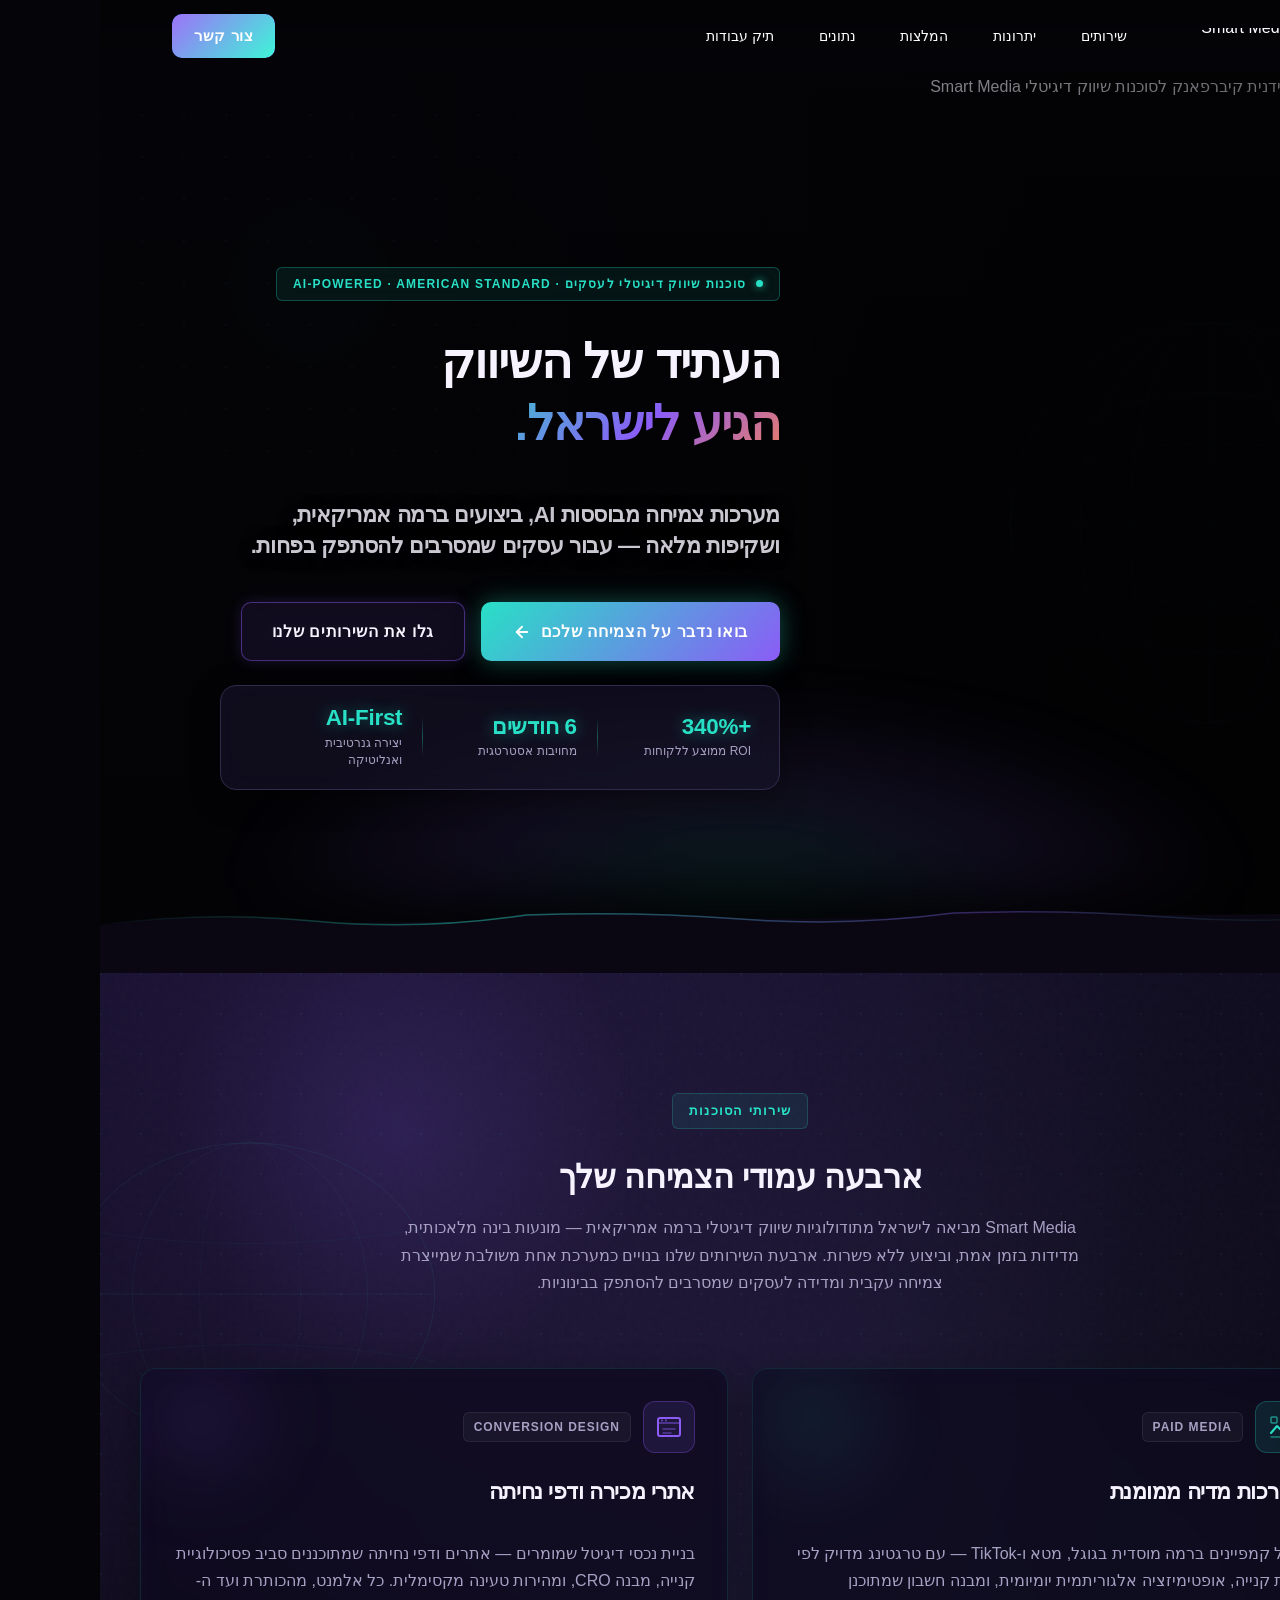
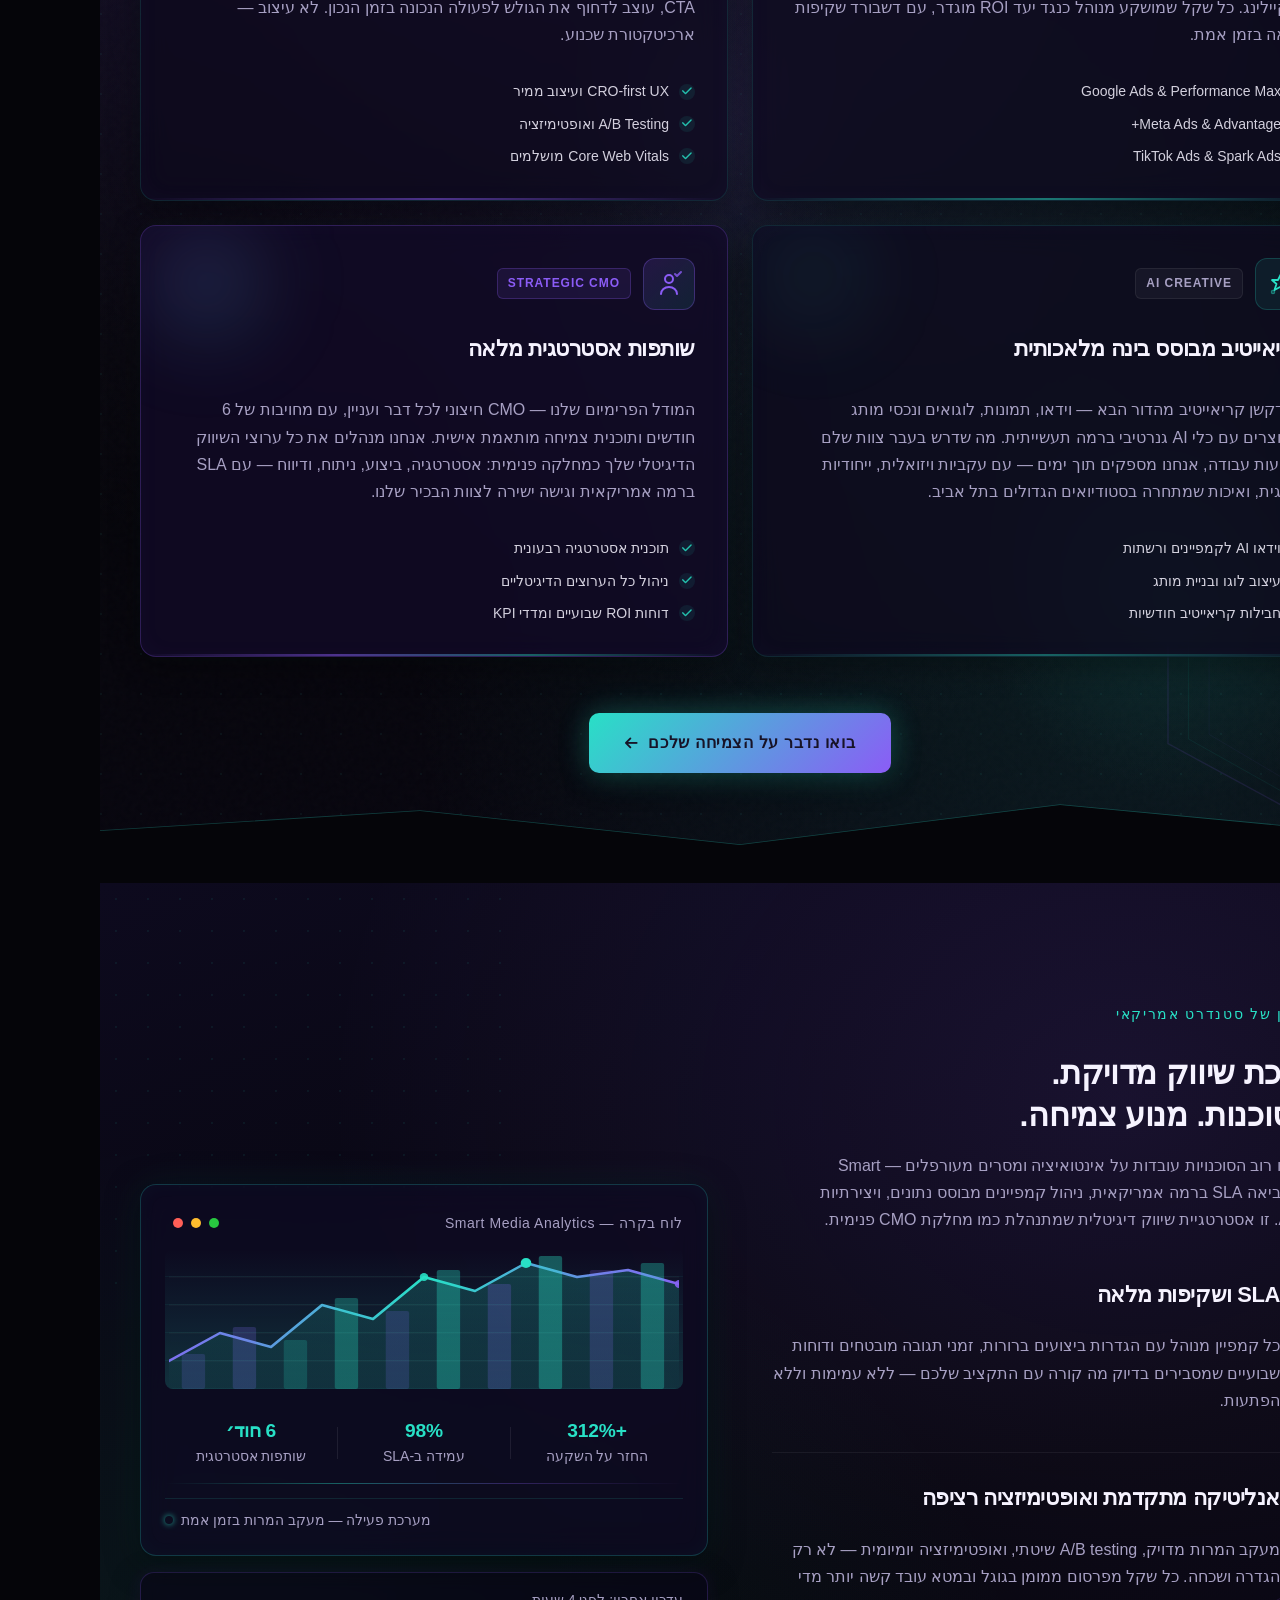
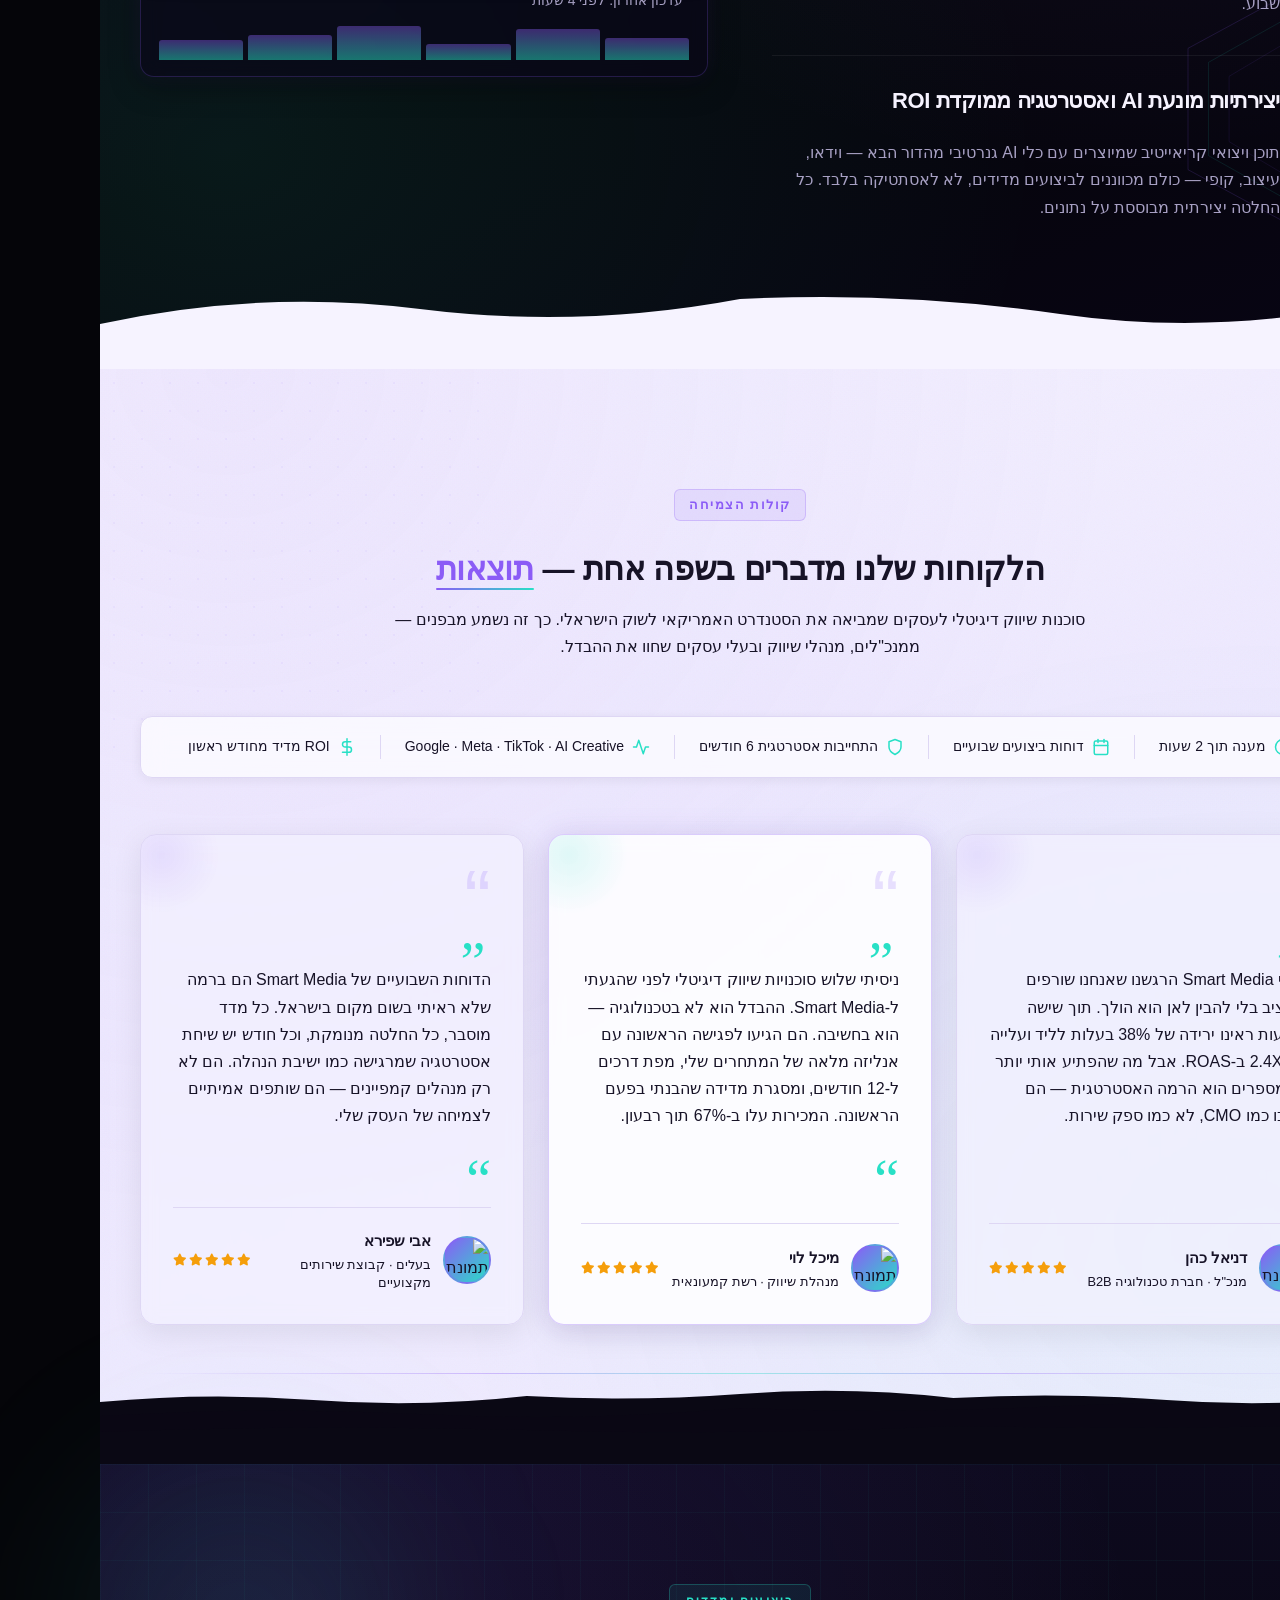
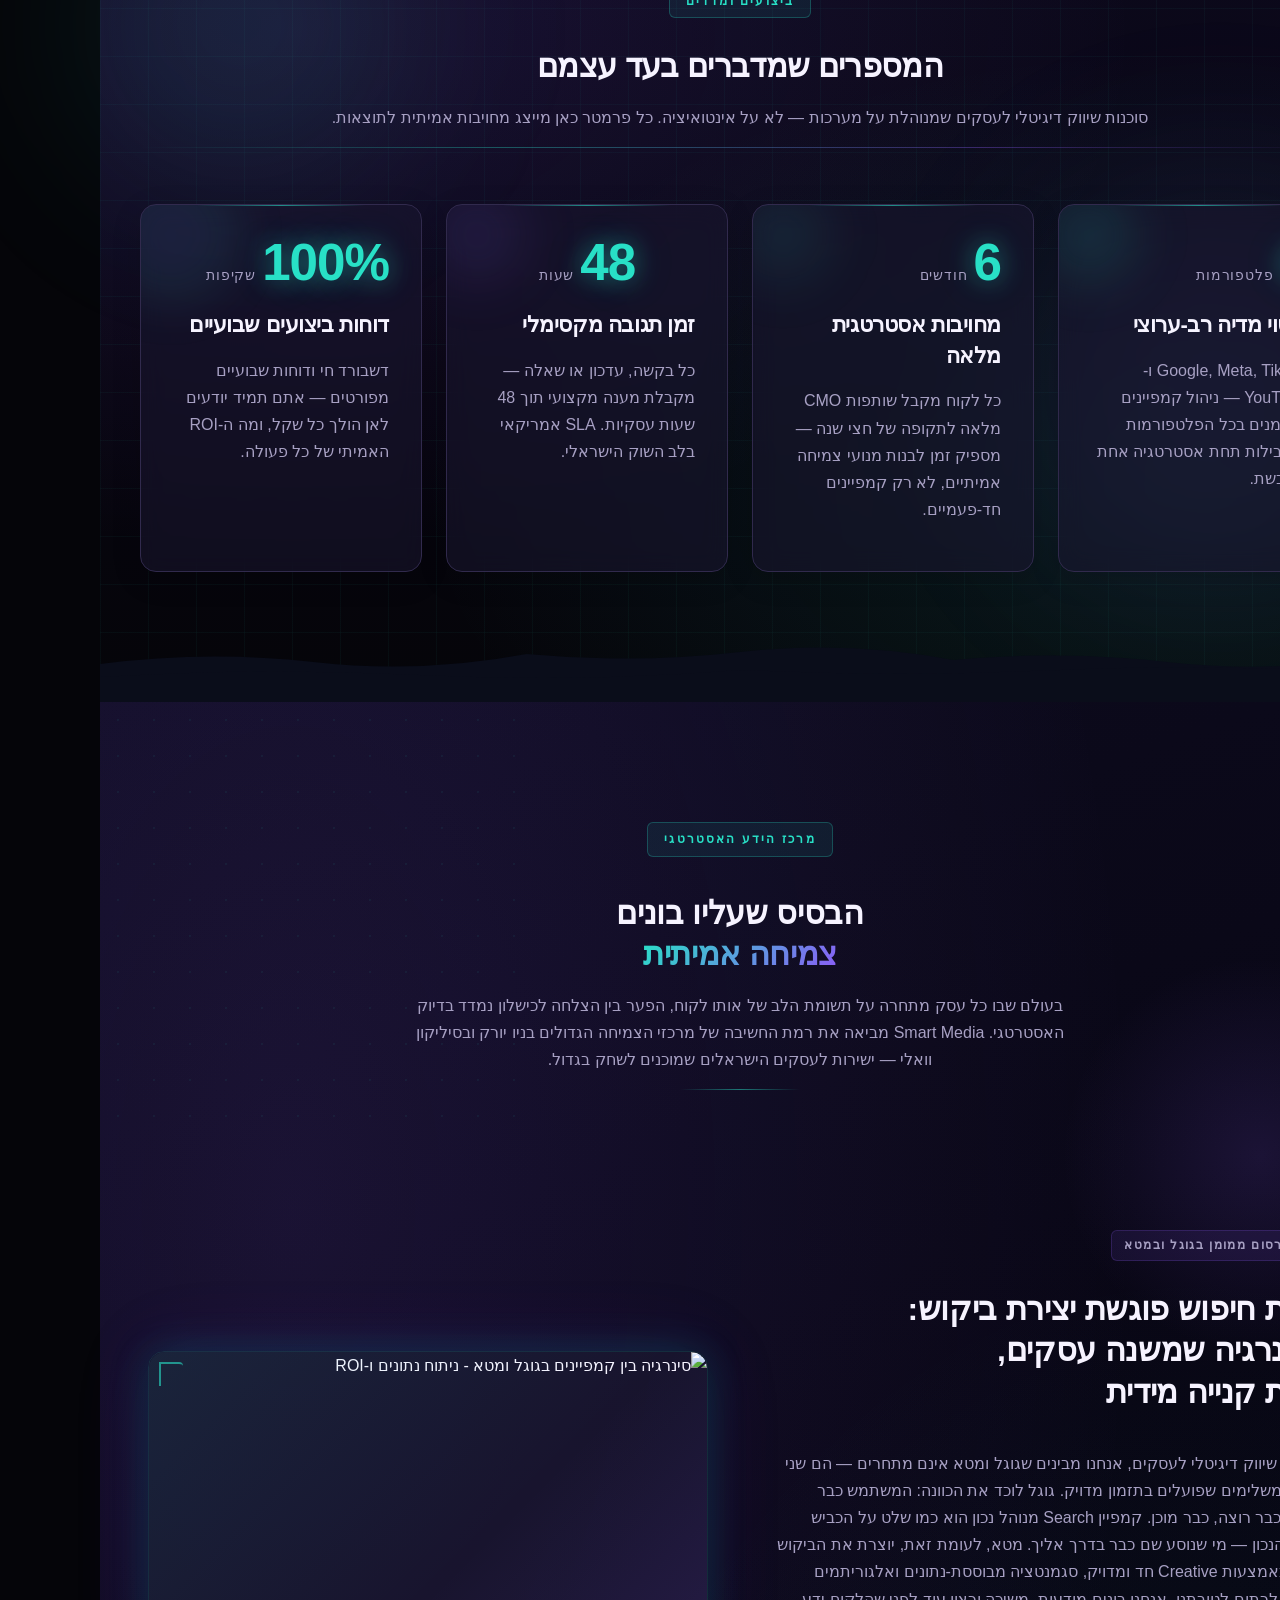
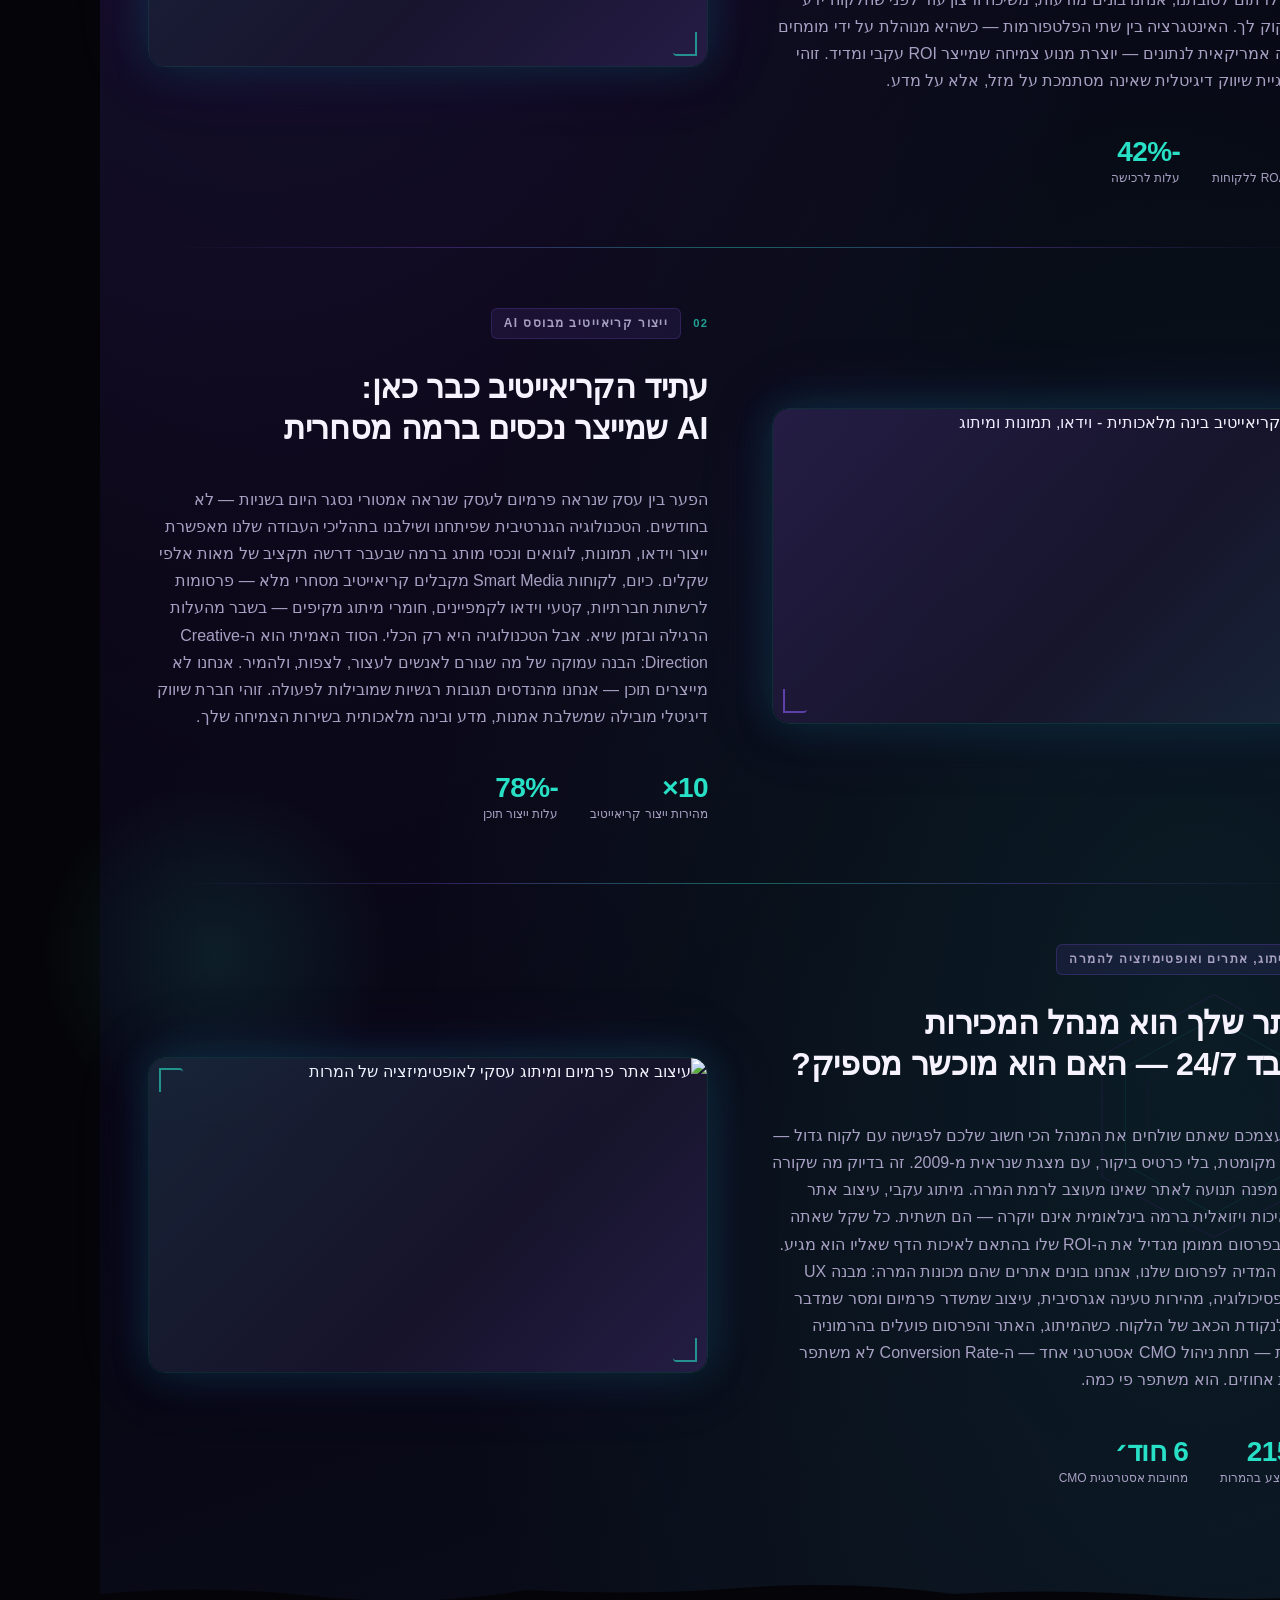
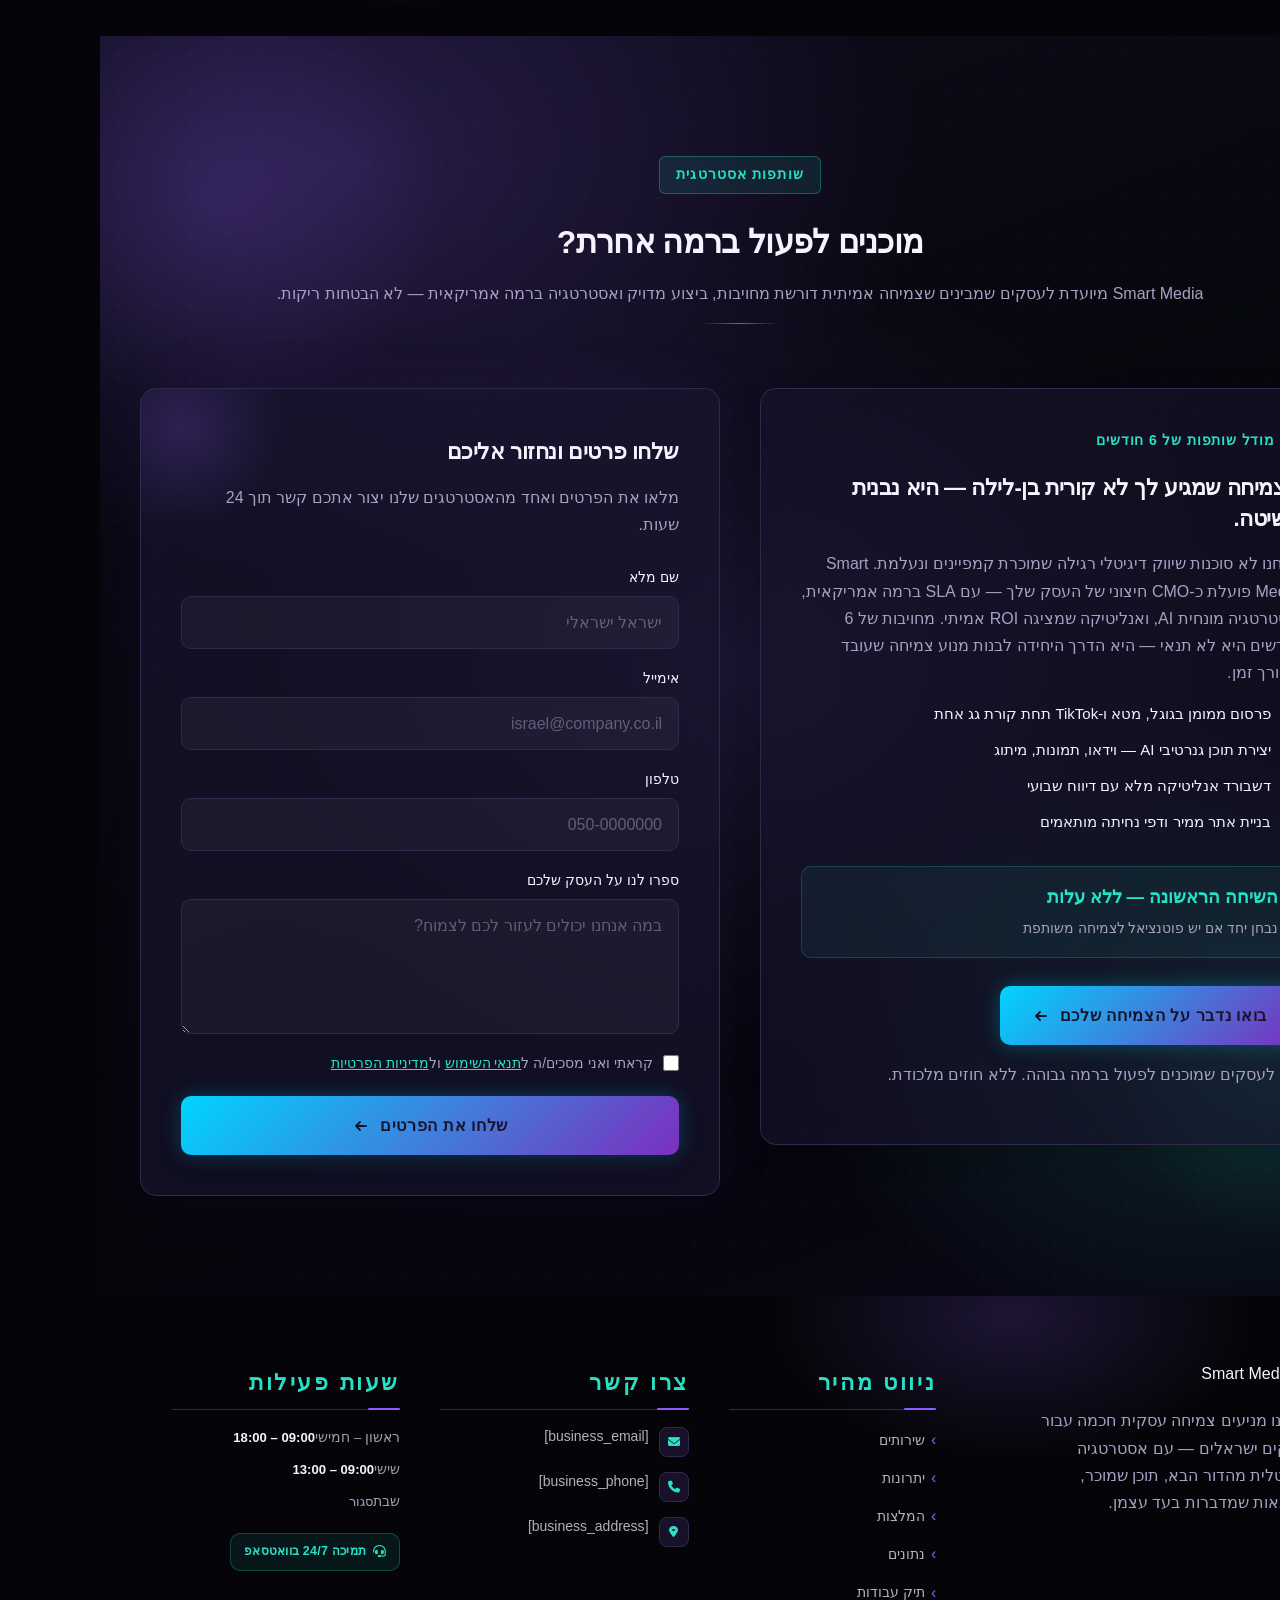
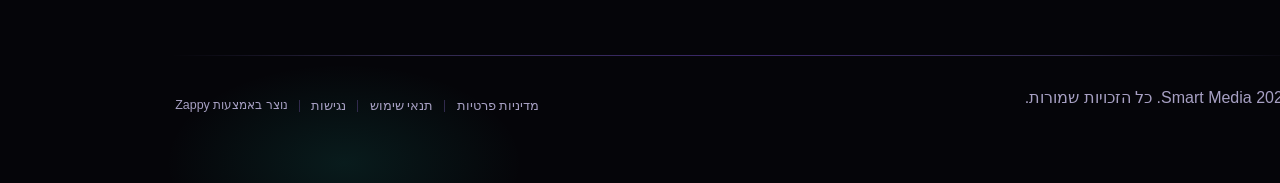
==== index.html @ de1c129a "Background sync: Progressive GitHub Sync" ====
<!DOCTYPE html>
<html lang="he" dir="rtl">
<head>
    <meta charset="UTF-8">
    <meta name="viewport" content="width=device-width, initial-scale=1.0">
    <meta name="robots" content="index, follow">
    <title>סוכנות שיווק דיגיטלי לעסקים — Smart Media</title>
    <meta name="description" content="Smart Media is an ultra-premium Israeli digital marketing agency positioning itself as a futuristic, American-standard powerhouse in a local market dominated by">
    <meta name="keywords" content="סוכנות שיווק דיגיטלי לעסקים, משרד פרסום ממומן, חברת שיווק דיגיטלי מובילה, אסטרטגיית שיווק דיגיטלית, סוכנות מדיה לפרסום">
    
    <!-- Favicons -->
    <link rel="icon" type="image/x-icon" href="/assets/favicon.ico">
    <link rel="icon" type="image/png" sizes="16x16" href="/assets/favicon-16x16.png">
    <link rel="icon" type="image/png" sizes="32x32" href="/assets/favicon-32x32.png">
    <link rel="icon" type="image/png" sizes="48x48" href="/assets/favicon-48x48.png">
    <link rel="icon" type="image/png" sizes="192x192" href="/assets/favicon-192x192.png">
    <link rel="icon" type="image/png" sizes="512x512" href="/assets/favicon-512x512.png">
    <link rel="apple-touch-icon" href="/assets/apple-touch-icon.png">
    <!-- Zappy Analytics -->
<script>
(function() {
  'use strict';
  
  // Configuration
  var config = {
    websiteId: '78db152f-b08c-4a18-948a-13cacb2d54d6',
    apiUrl: 'https://api.zappy5.com/api/analytics/track',
    sessionDuration: 30 * 60 * 1000, // 30 minutes
    visitorDuration: 30 * 24 * 60 * 60 * 1000, // 30 days
    trackPageViews: true,
    trackClicks: true,
    trackFormSubmissions: true
  };
  
  // Generate or retrieve persistent visitor ID (30 days)
  function getVisitorId() {
    var visitorKey = 'zappy_visitor_' + config.websiteId;
    var visitor = null;
    
    try {
      visitor = localStorage.getItem(visitorKey);
      if (visitor) {
        var visitorData = JSON.parse(visitor);
        var now = Date.now();
        
        // Check if visitor ID is still valid (30 days)
        if (now - visitorData.created < config.visitorDuration) {
          // Update last seen timestamp
          visitorData.lastSeen = now;
          localStorage.setItem(visitorKey, JSON.stringify(visitorData));
          return visitorData.id;
        }
      }
    } catch (e) {
      console.warn('Zappy Analytics: LocalStorage not available');
    }
    
    // Generate new visitor ID
    var newVisitorId = 'zv_' + Date.now() + '_' + Math.random().toString(36).substr(2, 9);
    
    try {
      localStorage.setItem(visitorKey, JSON.stringify({
        id: newVisitorId,
        created: Date.now(),
        lastSeen: Date.now()
      }));
    } catch (e) {
      // Continue without local storage
    }
    
    return newVisitorId;
  }
  
  // Generate or retrieve session ID (30 minutes)
  function getSessionId() {
    var sessionKey = 'zappy_session_' + config.websiteId;
    var session = null;
    
    try {
      session = sessionStorage.getItem(sessionKey);
      if (session) {
        var sessionData = JSON.parse(session);
        var now = Date.now();
        
        // Check if session is still valid
        if (now - sessionData.timestamp < config.sessionDuration) {
          // Update timestamp
          sessionData.timestamp = now;
          sessionStorage.setItem(sessionKey, JSON.stringify(sessionData));
          return sessionData.id;
        }
      }
    } catch (e) {
      console.warn('Zappy Analytics: SessionStorage not available');
    }
    
    // Generate new session ID
    var newSessionId = 'zs_' + Date.now() + '_' + Math.random().toString(36).substr(2, 9);
    
    try {
      sessionStorage.setItem(sessionKey, JSON.stringify({
        id: newSessionId,
        timestamp: Date.now()
      }));
    } catch (e) {
      // Continue without session storage
    }
    
    return newSessionId;
  }
  
  var visitorId = getVisitorId();
  var sessionId = getSessionId();
  
  // Track an event
  function trackEvent(eventType, data) {
    data = data || {};
    
    var eventData = {
      website_id: config.websiteId,
      event_type: eventType,
      page_path: window.location.pathname,
      referrer: document.referrer || 'direct',
      visitor_id: visitorId,
      session_id: sessionId,
      metadata: data
    };
    
    // Use sendBeacon if available (better for page unload events)
    if (navigator.sendBeacon) {
      var blob = new Blob([JSON.stringify(eventData)], { type: 'application/json' });
      navigator.sendBeacon(config.apiUrl, blob);
    } else {
      // Fallback to fetch
      fetch(config.apiUrl, {
        method: 'POST',
        headers: {
          'Content-Type': 'application/json'
        },
        body: JSON.stringify(eventData),
        keepalive: true
      }).catch(function(error) {
        console.warn('Zappy Analytics: Failed to track event', error);
      });
    }
  }
  
  // Track page view
  if (config.trackPageViews) {
    trackEvent('pageview', {
      title: document.title,
      url: window.location.href
    });
  }
  
  // Track clicks on important elements
  if (config.trackClicks) {
    document.addEventListener('click', function(e) {
      var target = e.target;
      
      // Track button clicks (counted as actions)
      if (target.tagName === 'BUTTON' || target.closest('button')) {
        var button = target.tagName === 'BUTTON' ? target : target.closest('button');
        var clickMeta = {
          element: 'button',
          text: button.textContent.trim().substring(0, 100),
          id: button.id || null,
          class: button.className || null
        };
        
        trackEvent('click', clickMeta);
      }
      
      // Track link clicks (navigation - not counted as actions)
      else if (target.tagName === 'A' || target.closest('a')) {
        var link = target.tagName === 'A' ? target : target.closest('a');
        var navMeta = {
          element: 'link',
          text: link.textContent.trim().substring(0, 100),
          href: link.href,
          external: link.hostname !== window.location.hostname
        };
        
        trackEvent('navigation', navMeta);
      }
    }, true);
  }
  
  
  // Track form submissions
  if (config.trackFormSubmissions) {
    document.addEventListener('submit', function(e) {
      var form = e.target;
      
      trackEvent('form_submit', {
        form_id: form.id || null,
        form_name: form.name || null,
        form_action: form.action || null,
        form_method: form.method || 'GET'
      });
    }, true);
  }
  
  // Track time on page (send on page unload)
  var pageLoadTime = Date.now();
  
  window.addEventListener('beforeunload', function() {
    var timeOnPage = Math.floor((Date.now() - pageLoadTime) / 1000); // in seconds
    
    trackEvent('page_unload', {
      time_on_page: timeOnPage,
      page_path: window.location.pathname
    });
  });
  
  // Expose tracking function globally for custom events
  window.zappyAnalytics = {
    track: trackEvent,
    getVisitorId: function() { return visitorId; },
    getSessionId: function() { return sessionId; }
  };
  
})();
</script>
<!-- End Zappy Analytics -->
    <meta property="og:title" content="סוכנות שיווק דיגיטלי לעסקים — Smart Media">
    <meta property="og:description" content="Smart Media is an ultra-premium Israeli digital marketing agency positioning itself as a futuristic, American-standard powerhouse in a local market dominated by">
    <meta name="twitter:card" content="summary_large_image">
    <meta name="twitter:title" content="סוכנות שיווק דיגיטלי לעסקים — Smart Media">
    <meta name="twitter:description" content="Smart Media is an ultra-premium Israeli digital marketing agency positioning itself as a futuristic, American-standard powerhouse in a local market dominated by">
    <meta property="og:type" content="website">
  <meta property="og:locale" content="he_IL">
  
  
  
  
  
  <link rel="stylesheet" href="https://cdnjs.cloudflare.com/ajax/libs/font-awesome/6.4.0/css/all.min.css">
  <style>
    .skip-link { position: absolute; top: 0; left: 0; transform: translateY(-200%); padding: 12px 18px; background: var(--bg-dark, #1a1a1a); color: var(--text-light, #fff); font-weight: 600; border-radius: 0 0 8px 0; z-index: 10000; }
    .skip-link:focus { transform: none; outline: 2px solid var(--ring, #fff); outline-offset: 2px; }
    :focus-visible { outline: 2px solid var(--ring, currentColor); outline-offset: 3px; }
  </style>


  
    <!-- Favicons -->
    <link rel="icon" type="image/x-icon" href="/assets/favicon.ico">
    <link rel="icon" type="image/png" sizes="16x16" href="/assets/favicon-16x16.png">
    <link rel="icon" type="image/png" sizes="32x32" href="/assets/favicon-32x32.png">
    <link rel="icon" type="image/png" sizes="48x48" href="/assets/favicon-48x48.png">
    <link rel="icon" type="image/png" sizes="192x192" href="/assets/favicon-192x192.png">
    <link rel="icon" type="image/png" sizes="512x512" href="/assets/favicon-512x512.png">
    <link rel="apple-touch-icon" href="/assets/apple-touch-icon.png">
    <!-- Cookie Consent -->
    <link rel="stylesheet" href="https://cdn.jsdelivr.net/npm/vanilla-cookieconsent@3/dist/cookieconsent.css">
    <script src="https://cdn.jsdelivr.net/npm/vanilla-cookieconsent@3/dist/cookieconsent.umd.js"></script>
    <!-- Mickidum Accessibility Toolbar -->
    <script src="https://cdn.jsdelivr.net/gh/mickidum/acc_toolbar/acctoolbar/acctoolbar.min.js"></script>
    <link rel="stylesheet" href="/styles.css">
    <script>window.ZAPPY_WEBSITE_ID = "78db152f-b08c-4a18-948a-13cacb2d54d6"; window.ZAPPY_API_BASE = "https://api.zappy5.com";</script>

    <style id="zappy-dropdown-submenu-styles">
      /* ========== DESKTOP DROPDOWN SUBMENU STYLES ========== */
      /* Base styles for dropdown submenus - parent must be positioned */
      .nav-menu li:has(.sub-menu), nav li:has(.sub-menu), .navbar li:has(.sub-menu), #navMenu li:has(.sub-menu) { position: relative; }
      /* Submenu base - hidden by default */
      .nav-menu .sub-menu, nav .sub-menu, .navbar .sub-menu, #navMenu .sub-menu { display: block !important; position: absolute !important; top: 100%; left: 0; min-width: 220px; background: white; border-radius: 8px; box-shadow: 0 8px 25px rgba(0,0,0,0.15); padding: 8px 0; opacity: 0; visibility: hidden; transform: translateY(10px); transition: all 0.3s ease; z-index: 1000; list-style: none; pointer-events: none; }
      /* CRITICAL: Desktop hover styles to show dropdown */
      .nav-menu li:hover > .sub-menu, nav li:hover > .sub-menu, .navbar li:hover > .sub-menu, #navMenu li:hover > .sub-menu { opacity: 1 !important; visibility: visible !important; transform: translateY(0) !important; pointer-events: auto !important; }
      /* Submenu item styling */
      .sub-menu li { list-style: none; margin: 0; padding: 0; }
      .sub-menu a { display: block !important; padding: 10px 16px !important; color: var(--text-dark, #333) !important; font-weight: 500; text-decoration: none; white-space: nowrap; transition: background-color 0.2s; }
      .sub-menu .zappy-nav-child > a { padding-left: 28px !important; font-size: 0.9em !important; opacity: 0.85 !important; }
      [dir="rtl"] .sub-menu .zappy-nav-child > a, html[lang="he"] .sub-menu .zappy-nav-child > a, html[lang="ar"] .sub-menu .zappy-nav-child > a { padding-left: 10px !important; padding-right: 28px !important; }
      .sub-menu .zappy-nav-parent > a { font-weight: 600 !important; }
      .sub-menu a:hover { background-color: #f5f5f5; }
      /* RTL (Hebrew/Arabic) dropdown positioning */
      [dir="rtl"] .nav-menu .sub-menu, [dir="rtl"] nav .sub-menu, [dir="rtl"] .navbar .sub-menu, html[lang="he"] .nav-menu .sub-menu, html[lang="he"] nav .sub-menu, html[lang="he"] .navbar .sub-menu, html[lang="ar"] .nav-menu .sub-menu, html[lang="ar"] nav .sub-menu, html[lang="ar"] .navbar .sub-menu { left: auto !important; right: 0 !important; }
      /* Hide empty dropdown menus (exclude catalog sub-menus that use <a> children instead of <li>) */
      .sub-menu:empty, .sub-menu:not(:has(li:not(.zappy-hidden-menu-item))):not(:has(> a)), .sub-menu:not(:has(li)):not(:has(> a)) { display: none !important; opacity: 0 !important; visibility: hidden !important; pointer-events: none !important; }
      /* Desktop: show submenu on Menu Group hover */
      li:has(.menu-group-title):hover > .sub-menu { opacity: 1 !important; visibility: visible !important; transform: translateY(0) !important; pointer-events: auto !important; }
      /* Menu Group title styling */
      .nav-menu > li > .menu-group-title, #navMenu > li > .menu-group-title { display: inline-block; padding: 0.5rem 1rem; cursor: default; user-select: none; }
      
      /* ========== MOBILE SUBMENU STYLES ========== */
      @media (max-width: 768px) {
        .nav-menu .sub-menu, nav .sub-menu, .navbar .sub-menu, #navMenu .sub-menu { position: static !important; transform: none !important; box-shadow: none !important; background: transparent !important; max-height: 0; overflow: hidden; opacity: 0; visibility: hidden; transition: max-height 0.3s ease, opacity 0.3s ease; padding: 0 !important; border-radius: 0 !important; }
        .navbar .sub-menu.mobile-expanded, .nav-menu .sub-menu.mobile-expanded, #navMenu .sub-menu.mobile-expanded { max-height: none !important; overflow-y: visible !important; opacity: 1 !important; visibility: visible !important; padding: 8px 0 8px 16px !important; }
        [dir="rtl"] .sub-menu.mobile-expanded, html[lang="he"] .sub-menu.mobile-expanded { padding: 8px 16px 8px 0 !important; }
        /* Disable hover behavior on mobile */
        .nav-menu li:hover > .sub-menu, nav li:hover > .sub-menu, .navbar li:hover > .sub-menu, #navMenu li:hover > .sub-menu { opacity: 0; visibility: hidden; pointer-events: none; }
        .nav-menu li > .sub-menu.mobile-expanded, nav li > .sub-menu.mobile-expanded, .navbar li > .sub-menu.mobile-expanded, #navMenu li > .sub-menu.mobile-expanded { opacity: 1 !important; visibility: visible !important; pointer-events: auto !important; }
        .nav-menu li:has(.sub-menu), nav li:has(.sub-menu), .navbar li:has(.sub-menu), #navMenu li:has(.sub-menu) { display: flex !important; flex-wrap: wrap !important; align-items: center !important; position: relative !important; min-height: 44px !important; }
        .nav-menu li:has(.sub-menu) > a, nav li:has(.sub-menu) > a, .navbar li:has(.sub-menu) > a, #navMenu li:has(.sub-menu) > a { flex: 1 !important; min-width: 0 !important; }
        .nav-menu li:has(.sub-menu) > .menu-group-title, nav li:has(.sub-menu) > .menu-group-title, .navbar li:has(.sub-menu) > .menu-group-title, #navMenu li:has(.sub-menu) > .menu-group-title { flex: 1 !important; min-width: 0 !important; padding: 0 !important; line-height: inherit !important; }
        .nav-menu li:has(.sub-menu) > .sub-menu, nav li:has(.sub-menu) > .sub-menu, .navbar li:has(.sub-menu) > .sub-menu, #navMenu li:has(.sub-menu) > .sub-menu { flex-basis: 100% !important; width: 100% !important; }
        .nav-menu li:has(.sub-menu) > a [class*="chevron"], .nav-menu li:has(.sub-menu) > a [class*="arrow"], .nav-menu li:has(.sub-menu) > a .fa-chevron-down, .nav-menu li:has(.sub-menu) > a .fa-angle-down, nav li:has(.sub-menu) > a [class*="chevron"], nav li:has(.sub-menu) > a [class*="arrow"], #navMenu li:has(.sub-menu) > a [class*="chevron"], #navMenu li:has(.sub-menu) > a [class*="arrow"] { display: none !important; visibility: hidden !important; }
        .mobile-submenu-toggle { display: flex !important; align-items: center !important; justify-content: center !important; width: 44px !important; height: auto !important; background: transparent !important; border: none !important; cursor: pointer !important; color: var(--text-light) !important; position: static !important; flex-shrink: 0 !important; align-self: stretch !important; z-index: 2 !important; padding: 0 !important; margin: 0 !important; }
        .mobile-submenu-toggle::after { content: '' !important; width: 0 !important; height: 0 !important; border-left: 6px solid transparent !important; border-right: 6px solid transparent !important; border-top: 7px solid currentColor !important; transition: transform 0.3s ease !important; }
        .mobile-submenu-toggle.expanded::after { transform: rotate(180deg) !important; }
        .sub-menu a { padding: 10px 0 !important; display: block !important; color: var(--text-light) !important; white-space: normal !important; }
        .sub-menu .zappy-nav-child > a { padding-left: 28px !important; font-size: 0.9em !important; opacity: 0.85 !important; }
        [dir="rtl"] .sub-menu .zappy-nav-child > a, html[lang="he"] .sub-menu .zappy-nav-child > a, html[lang="ar"] .sub-menu .zappy-nav-child > a { padding-left: 0 !important; padding-right: 28px !important; }
        .sub-menu .zappy-nav-parent > a { font-weight: 600 !important; }
        .nav-menu.active, #navMenu.active { max-width: 100vw !important; overflow-x: hidden !important; box-sizing: border-box !important; }
        .navbar .sub-menu li a, nav.navbar .sub-menu li a, .zappy-products-dropdown .sub-menu a { color: var(--text-light) !important; }
      }
      @media (min-width: 769px) { .mobile-submenu-toggle { display: none !important; } }
    </style>

    <style id="zappy-widget-visibility">
      html[dir="rtl"] .whatsapp-float { right: 20px !important; left: auto !important; }
      html[dir="ltr"] .whatsapp-float, html:not([dir]) .whatsapp-float { left: 20px !important; right: auto !important; }
      html[dir="rtl"] #mic-access-tool-general-button, html[dir="rtl"] .mic-access-tool-general-button,
      html[dir="rtl"] #mic-init-access-tool .mic-access-tool-general-button,
      html[dir="rtl"] #mic-init-access-tool #mic-access-tool-general-button,
      html[dir="rtl"] ._access-icon { left: 20px !important; right: auto !important; }
      html[dir="ltr"] #mic-access-tool-general-button, html[dir="ltr"] .mic-access-tool-general-button,
      html[dir="ltr"] #mic-init-access-tool .mic-access-tool-general-button,
      html[dir="ltr"] #mic-init-access-tool #mic-access-tool-general-button,
      html[dir="ltr"] ._access-icon,
      html:not([dir]) #mic-access-tool-general-button, html:not([dir]) .mic-access-tool-general-button,
      html:not([dir]) #mic-init-access-tool .mic-access-tool-general-button,
      html:not([dir]) #mic-init-access-tool #mic-access-tool-general-button,
      html:not([dir]) ._access-icon { right: 20px !important; left: auto !important; }
      @media (max-width: 768px) { .whatsapp-float { display: flex !important; } }
      @media (min-width: 769px) { .whatsapp-float { display: flex !important; } }
      @media (max-width: 768px) {
        #mic-access-tool-general-button, .mic-access-tool-general-button,
        #mic-init-access-tool .mic-access-tool-general-button, #mic-init-access-tool #mic-access-tool-general-button,
        ._access-icon { display: flex !important; visibility: visible !important; opacity: 1 !important; pointer-events: auto !important; }
        #mic-access-tool-box.opened-mic-access-tool, .mic-access-tool-box.opened-mic-access-tool,
        #mic-init-access-tool #mic-access-tool-box.opened-mic-access-tool {
          visibility: visible !important; opacity: 1 !important; pointer-events: auto !important;
        }
      }
      @media (min-width: 769px) {
        #mic-access-tool-general-button, .mic-access-tool-general-button,
        #mic-init-access-tool .mic-access-tool-general-button, #mic-init-access-tool #mic-access-tool-general-button,
        ._access-icon { display: flex !important; visibility: visible !important; opacity: 1 !important; pointer-events: auto !important; }
        #mic-access-tool-box.opened-mic-access-tool, .mic-access-tool-box.opened-mic-access-tool,
        #mic-init-access-tool #mic-access-tool-box.opened-mic-access-tool {
          visibility: visible !important; opacity: 1 !important; pointer-events: auto !important;
        }
      }
    </style>
</head>
<body>
<a class="skip-link" href="#main">דלג לתוכן הראשי</a>
  <nav class="navbar" dir="rtl" style="background-color: transparent !important; box-shadow: none;">
  <button class="mobile-toggle" id="mobileToggle" aria-label="Menu" data-element-type="button" data-element-id="btn-1780343721971-raqnuqzyl" data-native-element="true" aria-expanded="false" aria-controls="navMenu">
    <svg class="hamburger-icon" width="24" height="24" viewBox="0 0 24 24" fill="none" style="width: 24px !important; height: 24px !important; display: block !important;">
      <path d="M3 12h18M3 6h18M3 18h18" stroke="currentColor" stroke-width="2" stroke-linecap="round"></path>
    </svg>
    <svg class="close-icon" width="24" height="24" viewBox="0 0 24 24" fill="none" style="display: none !important; width: 24px !important; height: 24px !important;">
      <path d="M18 6L6 18M6 6l12 12" stroke="currentColor" stroke-width="2" stroke-linecap="round"></path>
    </svg>
  </button>

  <button class="phone-header-btn" data-phone="[business_phone]" aria-label="התקשרו אלינו" data-element-type="button" data-element-id="btn-1780343721971-45lwi4gxa" data-native-element="true">
    <svg width="24" height="24" viewBox="0 0 24 24" fill="currentColor" style="width: 24px; height: 24px;">
      <path d="M22 16.92v3a2 2 0 0 1-2.18 2 19.79 19.79 0 0 1-8.63-3.07 19.5 19.5 0 0 1-6-6 19.79 19.79 0 0 1-3.07-8.67A2 2 0 0 1 4.11 2h3a2 2 0 0 1 2 1.72 12.84 12.84 0 0 0 .7 2.81 2 2 0 0 1-.45 2.11L8.09 9.91a16 16 0 0 0 6 6l1.27-1.27a2 2 0 0 1 2.11-.45 12.84 12.84 0 0 0 2.81.7A2 2 0 0 1 22 16.92z"></path>
    </svg>
  </button>

  <div class="nav-container">
    <div class="nav-right-group"><div class="nav-brand">
      <a href="/" class="logo-link" ><img class="logo" src="/assets/site-----image-1.webp" alt="Smart Media"  data-image-type="logo"></a>
    </div><ul class="nav-menu" id="navMenu"><li><a href="#services">שירותים</a></li><li><a href="#benefits">יתרונות</a></li><li><a href="#testimonials">המלצות</a></li><li><a href="#stats">נתונים</a></li><li><a href="#showcase">תיק עבודות</a></li></ul></div>

    

    <div class="nav-cta-container"><li class="nav-cta-item"><a href="#cta" class="nav-cta-btn" data-element-type="button" data-element-id="btn-1780344789161-d909ewr89" data-native-element="true" style="border-color: transparent !important; color: var(--light-text, #ffffff) !important; background-color: transparent !important; background-image: linear-gradient(135deg, rgb(59, 130, 246), rgb(139, 92, 246)) !important;" data-text-color="light">צור קשר</a></li></div>
  </div>
</nav>
<script>

// Navbar Mobile Menu Toggle and Contrast Fix
(function() {
  // Use 'load' event instead of 'DOMContentLoaded' to ensure we run AFTER all other scripts
  window.addEventListener('load', function() {
    
    // FIX MOBILE BUTTON CONTRAST
    // Detect navbar background color and apply contrasting color to mobile buttons
    const navbar = document.querySelector('.navbar, nav, header');
    if (!navbar) {
      console.log('[Navbar] Navbar element not found');
      return;
    }
    
    // DECLARE VARIABLES EARLY to avoid Temporal Dead Zone errors
    // These are used in multiple places below
    let mobileToggle = document.getElementById('mobileToggle') ||
                       document.querySelector('.mobile-toggle') ||
                       document.querySelector('.hamburger') ||
                       document.querySelector('.hamburger-menu') ||
                       document.querySelector('.menu-toggle') ||
                       document.querySelector('.burger-menu') ||
                       document.querySelector('[aria-label="Menu"]') ||
                       document.querySelector('[aria-label="תפריט"]');
    
    const phoneBtn = document.querySelector('.phone-header-btn');
    
    const computedStyle = window.getComputedStyle(navbar);
    let bgColor = computedStyle.backgroundColor;
    
    console.log('[Navbar] Initial navbar background:', bgColor);
    
    // Check if background is transparent or rgba with 0 alpha
    const isTransparent = bgColor === 'transparent' || 
                         bgColor === 'rgba(0, 0, 0, 0)' ||
                         (bgColor.startsWith('rgba') && bgColor.includes(', 0)'));
    
    if (isTransparent) {
      // Check for background-image or gradient
      const bgImage = computedStyle.backgroundImage;
      if (bgImage && bgImage !== 'none') {
        console.log('[Navbar] Navbar has background image/gradient, using dark text');
        bgColor = 'rgb(240, 240, 240)'; // Assume light background
      } else {
        // Transparent navbar - check body background
        const bodyBg = window.getComputedStyle(document.body).backgroundColor;
        console.log('[Navbar] Navbar transparent, using body background:', bodyBg);
        bgColor = bodyBg;
      }
    }
    
    // Calculate luminance to determine if background is light or dark
    const rgb = bgColor.match(/\d+/g);
    if (rgb && rgb.length >= 3) {
      const r = parseInt(rgb[0]);
      const g = parseInt(rgb[1]);
      const b = parseInt(rgb[2]);
      const luminance = (0.299 * r + 0.587 * g + 0.114 * b) / 255;
      
      // Mobile button colors are set by Claude's AI-generated CSS (same as .nav-menu a)
      // No dynamic color overrides needed - colors come from the generated navbar CSS
      console.log('[Navbar] Mobile button colors preserved from Claude CSS (luminance:', luminance.toFixed(2) + ')');
      
      // FIX ICON SIZES - Ensure SVGs are properly sized and visible
      // INJECT CRITICAL CSS TO OVERRIDE ANY CONFLICTING RULES
      const criticalCSS = document.createElement('style');
      criticalCSS.id = 'zappy-mobile-nav-fix';
      const htmlLang = document.documentElement.lang || 'en';
      const htmlDir = document.documentElement.dir || 'ltr';
      // Check both dir attribute AND lang for RTL detection
      // dir="rtl" is the most reliable indicator
      const isRTL = htmlDir === 'rtl' || htmlLang === 'he' || htmlLang === 'ar';
      
      criticalCSS.textContent = `
        /* Hide mobile buttons on desktop, show only on mobile */
        @media (min-width: 769px) {
          .mobile-toggle,
          .phone-header-btn {
            display: none !important;
          }
        }
        
        /* Show and position mobile buttons correctly on mobile */
        @media (max-width: 768px) {
          .navbar,
          nav.navbar {
            min-height: 70px !important;
          }

          .mobile-toggle,
          .phone-header-btn {
            position: absolute !important;
            top: 0 !important;
            bottom: 0 !important;
            margin-top: auto !important;
            margin-bottom: auto !important;
            transform: none !important;
            z-index: 1001 !important;
            display: flex !important;
            align-items: center !important;
            justify-content: center !important;
            width: 36px !important;
            height: 36px !important;
            border-radius: 50% !important;
            border: none !important;
            cursor: pointer !important;
            padding: 6px !important;
            background: none !important;
            color: var(--nav-text, var(--text-light)) !important;
            touch-action: manipulation !important;
            -webkit-tap-highlight-color: transparent !important;
          }

          html[data-zappy-site-type="ecommerce"] .phone-header-btn,
          body[data-zappy-site-type="ecommerce"] .phone-header-btn,
          html[data-zappy-site-type="ecommerce"] header .phone-header-btn,
          html[data-zappy-site-type="ecommerce"] nav .phone-header-btn {
            display: none !important;
            visibility: hidden !important;
            width: 0 !important;
            height: 0 !important;
            min-width: 0 !important;
            overflow: hidden !important;
          }
          
          /* LTR positioning (default): hamburger LEFT, phone RIGHT */
          html:not([dir="rtl"]):not([lang="he"]):not([lang="ar"]) .mobile-toggle,
          html[dir="ltr"] .mobile-toggle {
            left: 12px !important;
            right: auto !important;
          }
          html:not([dir="rtl"]):not([lang="he"]):not([lang="ar"]) .phone-header-btn,
          html[dir="ltr"] .phone-header-btn {
            right: 12px !important;
            left: auto !important;
          }
          
          /* RTL positioning: hamburger RIGHT, phone LEFT */
          html[dir="rtl"] .mobile-toggle,
          html[lang="he"] .mobile-toggle,
          html[lang="ar"] .mobile-toggle {
            right: 12px !important;
            left: auto !important;
          }
          html[dir="rtl"] .phone-header-btn,
          html[lang="he"] .phone-header-btn,
          html[lang="ar"] .phone-header-btn {
            left: 12px !important;
            right: auto !important;
          }
          
          /* CRITICAL: Ensure nav-container has min-height on mobile */
          /* All children are positioned absolutely/fixed on mobile, so height:auto collapses to 0 */
          .nav-container {
            min-height: 70px !important;
            position: relative !important;
          }
          
          /* Ensure SVG icons are properly sized and inherit color */
          .mobile-toggle svg,
          .phone-header-btn svg {
            width: 24px !important;
            height: 24px !important;
            /* Don't force display - let JavaScript control hamburger/close toggle */
          }
          
          /* Reset nav-cta-container on mobile - remove desktop box-shadow/padding */
          /* that creates a visible ghost box when CTA button is hidden */
          .nav-cta-container {
            box-shadow: none !important;
            padding: 0 !important;
          }
          
          /* Hide nav-cta-container entirely on mobile when there's no lang-switcher */
          /* (only the CTA button is inside, and it's hidden on mobile) */
          .nav-cta-container:not(:has(.lang-switcher)) {
            display: none !important;
          }
          
          /* CRITICAL: Prevent hero image fade gradient from bleeding over headline text */
          /* The .image-fade-gradient has bottom: -30px (extends below parent) */
          /* On mobile stacked layout, this overlaps the h1 text below the image */
          .hero-image-column {
            overflow: hidden !important;
          }
          .image-fade-gradient {
            bottom: 0 !important;
          }
          
          /* Hide desktop language switcher on mobile - hamburger menu handles it */
          /* High specificity to override stored CSS */
          .lang-switcher,
          .nav-cta-container .lang-switcher,
          .nav-container .lang-switcher,
          .navbar .lang-switcher,
          .navbar .nav-cta-container .lang-switcher {
            display: none !important;
          }
        }
      `;
      
      // Remove existing fix if present and inject new one
      const existing = document.getElementById('zappy-mobile-nav-fix');
      if (existing) existing.remove();
      document.head.appendChild(criticalCSS);
      
      console.log('[Navbar] Critical CSS injected for mobile nav positioning');
      
      // ONLY apply inline positioning styles on mobile viewport
      // On desktop, the CSS handles hiding these buttons with display: none
      // Inline styles were breaking desktop layout by overriding CSS
      const isMobileViewport = window.innerWidth <= 768;
      
      if (mobileToggle) {
        // Icon sizing applies to all viewports for consistency
        const hamburgerIcon = mobileToggle.querySelector('.hamburger-icon');
        const closeIcon = mobileToggle.querySelector('.close-icon');
        
        if (hamburgerIcon) {
          hamburgerIcon.style.setProperty('width', '24px', 'important');
          hamburgerIcon.style.setProperty('height', '24px', 'important');
          hamburgerIcon.style.setProperty('display', 'block', 'important'); // Show hamburger by default
        }
        if (closeIcon) {
          closeIcon.style.setProperty('width', '24px', 'important');
          closeIcon.style.setProperty('height', '24px', 'important');
          closeIcon.style.setProperty('display', 'none', 'important'); // Hide close icon by default
        }
        
        // ONLY set positioning inline styles on mobile
        if (isMobileViewport) {
          mobileToggle.style.setProperty('position', 'absolute', 'important');
          mobileToggle.style.setProperty('top', '0', 'important');
          mobileToggle.style.setProperty('bottom', '0', 'important');
          mobileToggle.style.setProperty('margin-top', 'auto', 'important');
          mobileToggle.style.setProperty('margin-bottom', 'auto', 'important');
          mobileToggle.style.setProperty('transform', 'none', 'important');
          mobileToggle.style.setProperty('z-index', '1001', 'important');
          
          // Clear any inline left/right so CSS can take over based on html[dir]
          mobileToggle.style.removeProperty('left');
          mobileToggle.style.removeProperty('right');
          
          console.log('[Navbar] Mobile toggle positioning applied (mobile viewport)');
        } else {
          // On desktop, clear any positioning styles to let CSS handle it
          mobileToggle.style.removeProperty('position');
          mobileToggle.style.removeProperty('top');
          mobileToggle.style.removeProperty('transform');
          mobileToggle.style.removeProperty('z-index');
          mobileToggle.style.removeProperty('left');
          mobileToggle.style.removeProperty('right');
          console.log('[Navbar] Desktop viewport - cleared mobile toggle inline positioning');
        }
      }
      
      if (phoneBtn) {
        // Icon sizing applies to all viewports
        const phoneIcon = phoneBtn.querySelector('svg');
        if (phoneIcon) {
          phoneIcon.style.width = '24px';
          phoneIcon.style.height = '24px';
          phoneIcon.setAttribute('width', '24');
          phoneIcon.setAttribute('height', '24');
        }
        
        // ONLY set positioning inline styles on mobile
        if (isMobileViewport) {
          phoneBtn.style.setProperty('position', 'absolute', 'important');
          phoneBtn.style.setProperty('top', '0', 'important');
          phoneBtn.style.setProperty('bottom', '0', 'important');
          phoneBtn.style.setProperty('margin-top', 'auto', 'important');
          phoneBtn.style.setProperty('margin-bottom', 'auto', 'important');
          phoneBtn.style.setProperty('transform', 'none', 'important');
          phoneBtn.style.setProperty('z-index', '1001', 'important');
          
          // Clear any inline left/right so CSS can take over based on html[dir]
          phoneBtn.style.removeProperty('left');
          phoneBtn.style.removeProperty('right');
          
          console.log('[Navbar] Phone button positioning applied (mobile viewport)');
        } else {
          // On desktop, clear any positioning styles to let CSS handle it
          phoneBtn.style.removeProperty('position');
          phoneBtn.style.removeProperty('top');
          phoneBtn.style.removeProperty('transform');
          phoneBtn.style.removeProperty('z-index');
          phoneBtn.style.removeProperty('left');
          phoneBtn.style.removeProperty('right');
          console.log('[Navbar] Desktop viewport - cleared phone button inline positioning');
        }
      }
    } else {
      console.log('[Navbar] Could not parse background color:', bgColor);
    }
    
    // MOBILE MENU TOGGLE
    // Re-query in case DOM changed (mobileToggle already declared at top of function)
    mobileToggle = document.getElementById('mobileToggle') ||
                   document.querySelector('.mobile-toggle') ||
                   document.querySelector('.hamburger') ||
                   document.querySelector('.hamburger-menu') ||
                   document.querySelector('.menu-toggle') ||
                   document.querySelector('.burger-menu') ||
                   document.querySelector('[aria-label="Menu"]') ||
                   document.querySelector('[aria-label="תפריט"]');
    
    // EXPANDED SEARCH: Find nav menu by ID or class
    const navMenu = document.getElementById('navMenu') ||
                  document.querySelector('.nav-menu') ||
                  document.querySelector('.nav-links') ||
                  document.querySelector('nav ul:not(.submenu)');
    
    if (!mobileToggle || !navMenu) {
      console.log('[Navbar] Mobile toggle or menu not found:', { toggle: !!mobileToggle, menu: !!navMenu });
      return;
    }
    
    // Ensure navMenu has ID for CSS targeting
    if (!navMenu.id) {
      navMenu.id = 'navMenu';
    }
    
    console.log('[Navbar] Initializing mobile menu...');
    
    // Remove any existing event listeners by cloning the button
    const newToggle = mobileToggle.cloneNode(true);
    mobileToggle.parentNode.replaceChild(newToggle, mobileToggle);
    
    // Toggle menu handler (shared by click and touchend)
    function handleToggle(e) {
      e.preventDefault();
      e.stopPropagation();
      
      const hamburgerIcon = newToggle.querySelector('.hamburger-icon');
      const closeIcon = newToggle.querySelector('.close-icon');
      const isActive = navMenu.classList.contains('active');
      
      if (isActive) {
        // Close menu
        navMenu.classList.remove('active');
        newToggle.setAttribute('aria-expanded', 'false');
        if (hamburgerIcon) hamburgerIcon.style.setProperty('display', 'block', 'important');
        if (closeIcon) closeIcon.style.setProperty('display', 'none', 'important');
        document.body.style.overflow = '';
        // נגישות: החזרת פוקוס לכפתור התפריט לאחר סגירה
        newToggle.focus();
        console.log('[Navbar] Menu closed');
      } else {
        // Open menu
        navMenu.classList.add('active');
        newToggle.setAttribute('aria-expanded', 'true');
        if (hamburgerIcon) hamburgerIcon.style.setProperty('display', 'none', 'important');
        if (closeIcon) closeIcon.style.setProperty('display', 'block', 'important');
        document.body.style.overflow = 'hidden';
        console.log('[Navbar] Menu opened');
      }
    }
    
    // Use click for desktop/emulation and touchend as iOS Safari fallback.
    // Prevent double-fire with a timestamp guard.
    var lastToggleTime = 0;
    function guardedToggle(e) {
      var now = Date.now();
      if (now - lastToggleTime < 300) return;
      lastToggleTime = now;
      handleToggle(e);
    }
    
    newToggle.addEventListener('click', guardedToggle);
    newToggle.addEventListener('touchend', guardedToggle);
    
    // Close menu when clicking nav links (but NOT dropdown toggles)
    const navLinks = navMenu.querySelectorAll('a');
    navLinks.forEach(function(link) {
      link.addEventListener('click', function() {
        // Don't close if it's a dropdown child (unless it's a real navigation link)
        if (this.getAttribute('href') === '#') return;
        
        const hamburgerIcon = newToggle.querySelector('.hamburger-icon');
        const closeIcon = newToggle.querySelector('.close-icon');
        
        navMenu.classList.remove('active');
        if (hamburgerIcon) hamburgerIcon.style.setProperty('display', 'block', 'important');
        if (closeIcon) closeIcon.style.setProperty('display', 'none', 'important');
        document.body.style.overflow = '';
        console.log('[Navbar] Menu closed (link clicked)');
      });
    });
    
    // DROPDOWN MENU TOGGLE (for mobile and touch devices)
    var dropdownToggles = navMenu.querySelectorAll('.dropdown-toggle');
    dropdownToggles.forEach(function(toggle) {
      toggle.addEventListener('click', function(e) {
        e.preventDefault();
        e.stopPropagation();
        var parent = this.closest('.nav-dropdown');
        if (!parent) return;
        
        // Close other open dropdowns at the same level
        var siblings = parent.parentNode.querySelectorAll('.nav-dropdown.open');
        siblings.forEach(function(sib) {
          if (sib !== parent) sib.classList.remove('open');
        });
        
        parent.classList.toggle('open');
        console.log('[Navbar] Dropdown toggled:', parent.classList.contains('open') ? 'open' : 'closed');
      });
    });
    
    // Close dropdowns when clicking outside
    document.addEventListener('click', function(e) {
      if (!e.target.closest('.nav-dropdown')) {
        var openDropdowns = document.querySelectorAll('.nav-dropdown.open');
        openDropdowns.forEach(function(dd) { dd.classList.remove('open'); });
      }
    });
    
    console.log('[Navbar] Dropdown handlers initialized for ' + dropdownToggles.length + ' dropdowns');
    
    // Phone button functionality (phoneBtn already declared at top of function)
    if (phoneBtn) {
      phoneBtn.addEventListener('click', function() {
        // Get phone number from placeholder in page or use default
        const phoneLinks = document.querySelectorAll('a[href^="tel:"]');
        const phoneNumber = phoneLinks.length > 0 
          ? phoneLinks[0].getAttribute('href').replace('tel:', '')
          : '[business_phone]';
        
        window.location.href = 'tel:' + phoneNumber;
        console.log('[Navbar] Phone button clicked');
      });
    }
    
    console.log('[Navbar] Mobile menu initialized successfully');
    
    // WhatsApp button visibility is now controlled via CSS (siteSettings).
    // No JS-based desktop hiding — the button is visible on both mobile and desktop by default.
  });
})();

</script>
  
  <main id="main" tabindex="-1">
    <section data-band-index="0" id="hero" class="index-hero-section" data-layout-spec="בית-hero" dir="rtl" data-hero-type="fullscreen-scrim">
  <!-- Background Image Layer -->
  <div class="index-hero-bg-wrap">
    <img loading="eager" fetchpriority="high" data-hero-bg="true" data-placeholder="index-hero-image-1" data-context="Ultra-futuristic cyber-city horizon at night, deep twilight plum and black sky with aurora gradients in electric violet, luminous teal and infrared coral, glowing neon-lit skyscrapers forming a vast command-center skyline, subtle neural network node connections overlaid as faint luminous lines, wide cinematic 16:9 composition with atmospheric depth, editorial luxury cyberpunk aesthetic, photorealistic with painterly post-processing, dramatic volumetric light rays piercing dark atmosphere" width="1440" height="900" src="/assets/site-index-hero-image-1.webp" alt="רקע עיר עתידנית קיברפאנק לסוכנות שיווק דיגיטלי Smart Media" class="index-hero-bg-img">
  </div>

  <!-- Scrim Overlay -->
  <div class="index-hero-scrim" aria-hidden="true"></div>

  <!-- Decorative: Cyber Grid Dots (top-right) -->
  <svg class="index-hero-deco-grid" data-no-icon-edit="true" aria-hidden="true" viewBox="0 0 400 400" xmlns="http://www.w3.org/2000/svg" preserveAspectRatio="xMaxYMin meet">
    <defs>
      <radialGradient id="gridFade" cx="50%" cy="50%" r="50%">
        <stop offset="0%" stop-color="#28E0C6" stop-opacity="0.12"></stop>
        <stop offset="100%" stop-color="#28E0C6" stop-opacity="0"></stop>
      </radialGradient>
    </defs>
    <rect width="400" height="400" fill="url(#gridFade)"></rect>
    <g fill="#28E0C6" opacity="0.55">
      <circle cx="0" cy="0" r="1.2"></circle><circle cx="40" cy="0" r="1.2"></circle><circle cx="80" cy="0" r="1.2"></circle><circle cx="120" cy="0" r="1.2"></circle><circle cx="160" cy="0" r="1.2"></circle><circle cx="200" cy="0" r="1.2"></circle><circle cx="240" cy="0" r="1.2"></circle><circle cx="280" cy="0" r="1.2"></circle><circle cx="320" cy="0" r="1.2"></circle><circle cx="360" cy="0" r="1.2"></circle><circle cx="400" cy="0" r="1.2"></circle>
      <circle cx="0" cy="40" r="1.2"></circle><circle cx="40" cy="40" r="1.2"></circle><circle cx="80" cy="40" r="1.2"></circle><circle cx="120" cy="40" r="1.2"></circle><circle cx="160" cy="40" r="1.2"></circle><circle cx="200" cy="40" r="1.2"></circle><circle cx="240" cy="40" r="1.2"></circle><circle cx="280" cy="40" r="1.2"></circle><circle cx="320" cy="40" r="1.2"></circle><circle cx="360" cy="40" r="1.2"></circle><circle cx="400" cy="40" r="1.2"></circle>
      <circle cx="0" cy="80" r="1.2"></circle><circle cx="40" cy="80" r="1.2"></circle><circle cx="80" cy="80" r="1.2"></circle><circle cx="120" cy="80" r="1.2"></circle><circle cx="160" cy="80" r="1.2"></circle><circle cx="200" cy="80" r="1.2"></circle><circle cx="240" cy="80" r="1.2"></circle><circle cx="280" cy="80" r="1.2"></circle><circle cx="320" cy="80" r="1.2"></circle><circle cx="360" cy="80" r="1.2"></circle><circle cx="400" cy="80" r="1.2"></circle>
      <circle cx="0" cy="120" r="1.2"></circle><circle cx="40" cy="120" r="1.2"></circle><circle cx="80" cy="120" r="1.2"></circle><circle cx="120" cy="120" r="1.2"></circle><circle cx="160" cy="120" r="1.2"></circle><circle cx="200" cy="120" r="1.2"></circle><circle cx="240" cy="120" r="1.2"></circle><circle cx="280" cy="120" r="1.2"></circle><circle cx="320" cy="120" r="1.2"></circle><circle cx="360" cy="120" r="1.2"></circle><circle cx="400" cy="120" r="1.2"></circle>
      <circle cx="0" cy="160" r="1.2"></circle><circle cx="40" cy="160" r="1.2"></circle><circle cx="80" cy="160" r="1.2"></circle><circle cx="120" cy="160" r="1.2"></circle><circle cx="160" cy="160" r="1.2"></circle><circle cx="200" cy="160" r="1.2"></circle><circle cx="240" cy="160" r="1.2"></circle><circle cx="280" cy="160" r="1.2"></circle><circle cx="320" cy="160" r="1.2"></circle><circle cx="360" cy="160" r="1.2"></circle><circle cx="400" cy="160" r="1.2"></circle>
      <circle cx="0" cy="200" r="1.2"></circle><circle cx="40" cy="200" r="1.2"></circle><circle cx="80" cy="200" r="1.2"></circle><circle cx="120" cy="200" r="1.2"></circle><circle cx="160" cy="200" r="1.2"></circle><circle cx="200" cy="200" r="1.2"></circle><circle cx="240" cy="200" r="1.2"></circle><circle cx="280" cy="200" r="1.2"></circle><circle cx="320" cy="200" r="1.2"></circle><circle cx="360" cy="200" r="1.2"></circle><circle cx="400" cy="200" r="1.2"></circle>
      <circle cx="0" cy="240" r="1.2"></circle><circle cx="40" cy="240" r="1.2"></circle><circle cx="80" cy="240" r="1.2"></circle><circle cx="120" cy="240" r="1.2"></circle><circle cx="160" cy="240" r="1.2"></circle><circle cx="200" cy="240" r="1.2"></circle><circle cx="240" cy="240" r="1.2"></circle><circle cx="280" cy="240" r="1.2"></circle><circle cx="320" cy="240" r="1.2"></circle><circle cx="360" cy="240" r="1.2"></circle><circle cx="400" cy="240" r="1.2"></circle>
      <circle cx="0" cy="280" r="1.2"></circle><circle cx="40" cy="280" r="1.2"></circle><circle cx="80" cy="280" r="1.2"></circle><circle cx="120" cy="280" r="1.2"></circle><circle cx="160" cy="280" r="1.2"></circle><circle cx="200" cy="280" r="1.2"></circle><circle cx="240" cy="280" r="1.2"></circle><circle cx="280" cy="280" r="1.2"></circle><circle cx="320" cy="280" r="1.2"></circle><circle cx="360" cy="280" r="1.2"></circle><circle cx="400" cy="280" r="1.2"></circle>
      <circle cx="0" cy="320" r="1.2"></circle><circle cx="40" cy="320" r="1.2"></circle><circle cx="80" cy="320" r="1.2"></circle><circle cx="120" cy="320" r="1.2"></circle><circle cx="160" cy="320" r="1.2"></circle><circle cx="200" cy="320" r="1.2"></circle><circle cx="240" cy="320" r="1.2"></circle><circle cx="280" cy="320" r="1.2"></circle><circle cx="320" cy="320" r="1.2"></circle><circle cx="360" cy="320" r="1.2"></circle><circle cx="400" cy="320" r="1.2"></circle>
      <circle cx="0" cy="360" r="1.2"></circle><circle cx="40" cy="360" r="1.2"></circle><circle cx="80" cy="360" r="1.2"></circle><circle cx="120" cy="360" r="1.2"></circle><circle cx="160" cy="360" r="1.2"></circle><circle cx="200" cy="360" r="1.2"></circle><circle cx="240" cy="360" r="1.2"></circle><circle cx="280" cy="360" r="1.2"></circle><circle cx="320" cy="360" r="1.2"></circle><circle cx="360" cy="360" r="1.2"></circle><circle cx="400" cy="360" r="1.2"></circle>
      <circle cx="0" cy="400" r="1.2"></circle><circle cx="40" cy="400" r="1.2"></circle><circle cx="80" cy="400" r="1.2"></circle><circle cx="120" cy="400" r="1.2"></circle><circle cx="160" cy="400" r="1.2"></circle><circle cx="200" cy="400" r="1.2"></circle><circle cx="240" cy="400" r="1.2"></circle><circle cx="280" cy="400" r="1.2"></circle><circle cx="320" cy="400" r="1.2"></circle><circle cx="360" cy="400" r="1.2"></circle><circle cx="400" cy="400" r="1.2"></circle>
    </g>
  </svg>

  <!-- Decorative: Globe Arc Lines (left side) -->
  <svg class="index-hero-deco-globe" data-no-icon-edit="true" aria-hidden="true" viewBox="0 0 500 500" xmlns="http://www.w3.org/2000/svg" preserveAspectRatio="xMinYMid meet">
    <g fill="none" stroke="#28E0C6" stroke-width="1" opacity="0.1">
      <ellipse cx="250" cy="250" rx="200" ry="200"></ellipse>
      <ellipse cx="250" cy="250" rx="200" ry="80"></ellipse>
      <ellipse cx="250" cy="250" rx="200" ry="130"></ellipse>
      <ellipse cx="250" cy="250" rx="80" ry="200"></ellipse>
      <ellipse cx="250" cy="250" rx="130" ry="200"></ellipse>
      <line x1="50" y1="250" x2="450" y2="250"></line>
      <line x1="250" y1="50" x2="250" y2="450"></line>
    </g>
  </svg>

  <!-- Horizon Glow -->
  <div class="index-hero-horizon-glow" aria-hidden="true"></div>

  <!-- Content Overlay -->
  <div class="index-hero-content-wrap">
    <div class="index-hero-container">
      <div class="index-hero-overlay-group">

        <!-- Badge/Label -->
        <div class="index-hero-badge">
          <span class="index-hero-badge-dot" aria-hidden="true"></span>
          <span>סוכנות שיווק דיגיטלי לעסקים · AI-Powered · American Standard</span>
        </div>

        <!-- H1 -->
        <h1 class="index-hero-h1">
          <span class="index-hero-h1-line1">העתיד של השיווק</span>
          <span class="index-hero-h1-line2 index-hero-gradient-text">הגיע לישראל.</span>
        </h1>

        <!-- H3 subtitle -->
        <h3 class="index-hero-subtitle">
          מערכות צמיחה מבוססות AI, ביצועים ברמה אמריקאית, ושקיפות מלאה — עבור עסקים שמסרבים להסתפק בפחות.
        </h3>

        <!-- CTA Buttons -->
        <div class="index-hero-cta-group">
          <a href="#cta" class="index-hero-btn-primary">
            <span>בואו נדבר על הצמיחה שלכם</span>
            <svg data-element-type="icon" data-icon-type="svg" width="18" height="18" viewBox="0 0 24 24" fill="none" stroke="currentColor" stroke-width="2.5" stroke-linecap="round" stroke-linejoin="round" aria-hidden="true"><line x1="19" y1="12" x2="5" y2="12"></line><polyline points="12 19 5 12 12 5"></polyline></svg>
          </a>
          <a href="#services" class="index-hero-btn-secondary">
            <span>גלו את השירותים שלנו</span>
          </a>
        </div>

        <!-- Trust Metrics -->
        <div class="index-hero-metrics">
          <div class="index-hero-metric">
            <span class="index-hero-metric-value">+340%</span>
            <span class="index-hero-metric-label">ROI ממוצע ללקוחות</span>
          </div>
          <div class="index-hero-metric-divider" aria-hidden="true"></div>
          <div class="index-hero-metric">
            <span class="index-hero-metric-value">6 חודשים</span>
            <span class="index-hero-metric-label">מחויבות אסטרטגית</span>
          </div>
          <div class="index-hero-metric-divider" aria-hidden="true"></div>
          <div class="index-hero-metric">
            <span class="index-hero-metric-value">AI-First</span>
            <span class="index-hero-metric-label">יצירה גנרטיבית ואנליטיקה</span>
          </div>
        </div>

      </div>
    </div>
  </div>

  <!-- Bottom Divider: fog fade with luminous wave -->
  <div class="index-hero-divider-wrapper">
    <svg data-no-icon-edit="true" aria-hidden="true" viewBox="0 0 1440 90" preserveAspectRatio="none" xmlns="http://www.w3.org/2000/svg">
      <defs>
        <linearGradient id="waveLineGrad" x1="0%" y1="0%" x2="100%" y2="0%">
          <stop offset="0%" stop-color="rgba(40,224,198,0)"></stop>
          <stop offset="30%" stop-color="rgba(40,224,198,0.45)"></stop>
          <stop offset="70%" stop-color="rgba(139,92,246,0.35)"></stop>
          <stop offset="100%" stop-color="rgba(40,224,198,0)"></stop>
        </linearGradient>
      </defs>
      <!-- Fog fill -->
      <path d="M0,90 L0,42 Q120,28 240,38 T480,32 Q600,28 720,36 T960,30 Q1080,26 1200,34 T1440,30 L1440,90 Z" fill="#0a0612"></path>
      <!-- Luminous wave line -->
      <path d="M0,42 Q120,28 240,38 T480,32 Q600,28 720,36 T960,30 Q1080,26 1200,34 T1440,30" fill="#0a0612" stroke="url(#waveLineGrad)" stroke-width="1.5"></path>
    </svg>
  </div>

</section>

<section data-band-index="1" id="services" class="index-services-section" data-layout-spec="בית-services" dir="rtl">

  <!-- Background decorative layers -->
  <div class="iss-bg-layer" aria-hidden="true">
    <div class="iss-radial-1"></div>
    <div class="iss-radial-2"></div>
    <div class="iss-radial-3"></div>
    <div class="iss-grain"></div>
    <!-- Dot grid SVG -->
    <svg class="iss-dot-grid" data-no-icon-edit="true" aria-hidden="true" xmlns="http://www.w3.org/2000/svg" width="100%" height="100%">
      <defs>
        <pattern id="iss-dots" x="0" y="0" width="40" height="40" patternUnits="userSpaceOnUse">
          <circle cx="1" cy="1" r="1" fill="rgba(40,224,198,0.07)"></circle>
        </pattern>
      </defs>
      <rect width="100%" height="100%" fill="url(#iss-dots)"></rect>
    </svg>
    <!-- Hex ring decoration -->
    <svg class="iss-hex-ring" data-no-icon-edit="true" aria-hidden="true" viewBox="0 0 300 300" xmlns="http://www.w3.org/2000/svg">
      <polygon points="150,20 270,85 270,215 150,280 30,215 30,85" fill="none" stroke="rgba(139,92,246,0.12)" stroke-width="1.5"></polygon>
      <polygon points="150,45 248,100 248,210 150,265 52,210 52,100" fill="none" stroke="rgba(40,224,198,0.08)" stroke-width="1"></polygon>
      <polygon points="150,70 226,115 226,205 150,250 74,205 74,115" fill="none" stroke="rgba(139,92,246,0.06)" stroke-width="1"></polygon>
    </svg>
    <!-- Globe arc lines -->
    <svg class="iss-globe-arcs" data-no-icon-edit="true" aria-hidden="true" viewBox="0 0 500 400" xmlns="http://www.w3.org/2000/svg">
      <ellipse cx="250" cy="200" rx="220" ry="180" fill="none" stroke="rgba(40,224,198,0.09)" stroke-width="1"></ellipse>
      <ellipse cx="250" cy="200" rx="140" ry="180" fill="none" stroke="rgba(40,224,198,0.06)" stroke-width="1"></ellipse>
      <ellipse cx="250" cy="200" rx="60" ry="180" fill="none" stroke="rgba(40,224,198,0.04)" stroke-width="1"></ellipse>
      <line x1="30" y1="200" x2="470" y2="200" stroke="rgba(40,224,198,0.07)" stroke-width="1"></line>
      <path d="M30,120 Q250,160 470,120" fill="none" stroke="rgba(40,224,198,0.05)" stroke-width="1"></path>
      <path d="M30,280 Q250,240 470,280" fill="none" stroke="rgba(40,224,198,0.05)" stroke-width="1"></path>
    </svg>
  </div>

  <!-- Main content container -->
  <div class="iss-container">

    <!-- Intro block -->
    <div class="iss-intro">
      <span class="iss-eyebrow">שירותי הסוכנות</span>
      <h2 class="iss-heading">ארבעה עמודי הצמיחה שלך</h2>
      <p class="iss-subheading">Smart Media מביאה לישראל מתודולוגיות שיווק דיגיטלי ברמה אמריקאית — מונעות בינה מלאכותית, מדידות בזמן אמת, וביצוע ללא פשרות. ארבעת השירותים שלנו בנויים כמערכת אחת משולבת שמייצרת צמיחה עקבית ומדידה לעסקים שמסרבים להסתפק בבינוניות.</p>
    </div>

    <!-- Services grid -->
    <div class="iss-grid">

      <!-- Card 1: Paid Media -->
      <article class="iss-card">
        <div class="iss-card-glow iss-glow-cyan" aria-hidden="true"></div>
        <div class="iss-card-inner">
          <div class="iss-card-header">
            <div class="iss-icon-wrap iss-icon-cyan">
              <svg data-element-type="icon" data-icon-type="svg" width="28" height="28" viewBox="0 0 28 28" fill="none" xmlns="http://www.w3.org/2000/svg">
                <path d="M4 20L10 13L14 17L19 10L24 14" stroke="currentColor" stroke-width="2" stroke-linecap="round" stroke-linejoin="round"></path>
                <circle cx="24" cy="14" r="2" fill="currentColor"></circle>
                <path d="M4 24H24" stroke="currentColor" stroke-width="1.5" stroke-linecap="round" opacity="0.5"></path>
                <rect x="4" y="4" width="6" height="6" rx="1" stroke="currentColor" stroke-width="1.5" opacity="0.6"></rect>
              </svg>
            </div>
            <span class="iss-card-tag">Paid Media</span>
          </div>
          <h3 class="iss-card-title">מערכות מדיה ממומנת</h3>
          <p class="iss-card-desc">ניהול קמפיינים ברמה מוסדית בגוגל, מטא ו-TikTok — עם טרגטינג מדויק לפי כוונת קנייה, אופטימיזציה אלגוריתמית יומיומית, ומבנה חשבון שמתוכנן לסקיילינג. כל שקל שמושקע מנוהל כנגד יעד ROI מוגדר, עם דשבורד שקיפות מלאה בזמן אמת.</p>
          <ul class="iss-card-list">
            <li><i class="fa-solid fa-check" aria-hidden="true"></i><span>Google Ads &amp; Performance Max</span></li>
            <li><i class="fa-solid fa-check" aria-hidden="true"></i><span>Meta Ads &amp; Advantage+</span></li>
            <li><i class="fa-solid fa-check" aria-hidden="true"></i><span>TikTok Ads &amp; Spark Ads</span></li>
          </ul>
        </div>
        <div class="iss-card-accent-line iss-line-cyan" aria-hidden="true"></div>
      </article>

      <!-- Card 2: Web & Landing Pages -->
      <article class="iss-card">
        <div class="iss-card-glow iss-glow-violet" aria-hidden="true"></div>
        <div class="iss-card-inner">
          <div class="iss-card-header">
            <div class="iss-icon-wrap iss-icon-violet">
              <svg data-element-type="icon" data-icon-type="svg" width="28" height="28" viewBox="0 0 28 28" fill="none" xmlns="http://www.w3.org/2000/svg">
                <rect x="3" y="5" width="22" height="18" rx="2" stroke="currentColor" stroke-width="2"></rect>
                <path d="M3 10H25" stroke="currentColor" stroke-width="1.5" opacity="0.6"></path>
                <circle cx="7" cy="7.5" r="1" fill="currentColor" opacity="0.7"></circle>
                <circle cx="11" cy="7.5" r="1" fill="currentColor" opacity="0.7"></circle>
                <path d="M8 16H20" stroke="currentColor" stroke-width="1.5" stroke-linecap="round" opacity="0.5"></path>
                <path d="M8 20H16" stroke="currentColor" stroke-width="1.5" stroke-linecap="round" opacity="0.5"></path>
              </svg>
            </div>
            <span class="iss-card-tag">Conversion Design</span>
          </div>
          <h3 class="iss-card-title">אתרי מכירה ודפי נחיתה</h3>
          <p class="iss-card-desc">בניית נכסי דיגיטל שמומרים — אתרים ודפי נחיתה שמתוכננים סביב פסיכולוגיית קנייה, מבנה CRO, ומהירות טעינה מקסימלית. כל אלמנט, מהכותרת ועד ה-CTA, עוצב לדחוף את הגולש לפעולה הנכונה בזמן הנכון. לא עיצוב — ארכיטקטורת שכנוע.</p>
          <ul class="iss-card-list">
            <li><i class="fa-solid fa-check" aria-hidden="true"></i><span>CRO-first UX ועיצוב ממיר</span></li>
            <li><i class="fa-solid fa-check" aria-hidden="true"></i><span>A/B Testing ואופטימיזציה</span></li>
            <li><i class="fa-solid fa-check" aria-hidden="true"></i><span>Core Web Vitals מושלמים</span></li>
          </ul>
        </div>
        <div class="iss-card-accent-line iss-line-violet" aria-hidden="true"></div>
      </article>

      <!-- Card 3: AI Creative -->
      <article class="iss-card">
        <div class="iss-card-glow iss-glow-teal" aria-hidden="true"></div>
        <div class="iss-card-inner">
          <div class="iss-card-header">
            <div class="iss-icon-wrap iss-icon-teal">
              <svg data-element-type="icon" data-icon-type="svg" width="28" height="28" viewBox="0 0 28 28" fill="none" xmlns="http://www.w3.org/2000/svg">
                <path d="M14 4L17 10H23L18.5 14L20.5 20L14 16.5L7.5 20L9.5 14L5 10H11L14 4Z" stroke="currentColor" stroke-width="1.8" stroke-linejoin="round"></path>
                <circle cx="22" cy="6" r="2" stroke="currentColor" stroke-width="1.5" opacity="0.7"></circle>
                <circle cx="6" cy="22" r="1.5" stroke="currentColor" stroke-width="1.5" opacity="0.5"></circle>
                <path d="M21 21L25 25" stroke="currentColor" stroke-width="1.5" stroke-linecap="round" opacity="0.5"></path>
              </svg>
            </div>
            <span class="iss-card-tag">AI Creative</span>
          </div>
          <h3 class="iss-card-title">קריאייטיב מבוסס בינה מלאכותית</h3>
          <p class="iss-card-desc">פרודקשן קריאייטיב מהדור הבא — וידאו, תמונות, לוגואים ונכסי מותג שמיוצרים עם כלי AI גנרטיבי ברמה תעשייתית. מה שדרש בעבר צוות שלם ושבועות עבודה, אנחנו מספקים תוך ימים — עם עקביות ויזואלית, ייחודיות מותגית, ואיכות שמתחרה בסטודיואים הגדולים בתל אביב.</p>
          <ul class="iss-card-list">
            <li><i class="fa-solid fa-check" aria-hidden="true"></i><span>וידאו AI לקמפיינים ורשתות</span></li>
            <li><i class="fa-solid fa-check" aria-hidden="true"></i><span>עיצוב לוגו ובניית מותג</span></li>
            <li><i class="fa-solid fa-check" aria-hidden="true"></i><span>חבילות קריאייטיב חודשיות</span></li>
          </ul>
        </div>
        <div class="iss-card-accent-line iss-line-teal" aria-hidden="true"></div>
      </article>

      <!-- Card 4: CMO Partnership -->
      <article class="iss-card iss-card-featured">
        <div class="iss-card-glow iss-glow-mixed" aria-hidden="true"></div>
        <div class="iss-card-inner">
          <div class="iss-card-header">
            <div class="iss-icon-wrap iss-icon-mixed">
              <svg data-element-type="icon" data-icon-type="svg" width="28" height="28" viewBox="0 0 28 28" fill="none" xmlns="http://www.w3.org/2000/svg">
                <circle cx="14" cy="9" r="4" stroke="currentColor" stroke-width="2"></circle>
                <path d="M6 24C6 20.134 9.582 17 14 17C18.418 17 22 20.134 22 24" stroke="currentColor" stroke-width="2" stroke-linecap="round"></path>
                <path d="M20 4L22 6L26 2" stroke="currentColor" stroke-width="2" stroke-linecap="round" stroke-linejoin="round" opacity="0.8"></path>
              </svg>
            </div>
            <span class="iss-card-tag iss-tag-premium">Strategic CMO</span>
          </div>
          <h3 class="iss-card-title">שותפות אסטרטגית מלאה</h3>
          <p class="iss-card-desc">המודל הפרימיום שלנו — CMO חיצוני לכל דבר ועניין, עם מחויבות של 6 חודשים ותוכנית צמיחה מותאמת אישית. אנחנו מנהלים את כל ערוצי השיווק הדיגיטלי שלך כמחלקה פנימית: אסטרטגיה, ביצוע, ניתוח, ודיווח — עם SLA ברמה אמריקאית וגישה ישירה לצוות הבכיר שלנו.</p>
          <ul class="iss-card-list">
            <li><i class="fa-solid fa-check" aria-hidden="true"></i><span>תוכנית אסטרטגיה רבעונית</span></li>
            <li><i class="fa-solid fa-check" aria-hidden="true"></i><span>ניהול כל הערוצים הדיגיטליים</span></li>
            <li><i class="fa-solid fa-check" aria-hidden="true"></i><span>דוחות ROI שבועיים ומדדי KPI</span></li>
          </ul>
        </div>
        <div class="iss-card-accent-line iss-line-mixed" aria-hidden="true"></div>
      </article>

    </div>
    <!-- End grid -->

    <!-- Bottom CTA -->
    <div class="iss-bottom-cta">
      <a href="#contact" class="btn-primary iss-cta-btn">בואו נדבר על הצמיחה שלכם <i class="fa-solid fa-arrow-left" aria-hidden="true"></i></a>
    </div>

  </div>
  <!-- End container -->

  <!-- Bottom angled shard divider -->
  <div class="iss-divider-wrapper">
    <svg data-no-icon-edit="true" aria-hidden="true" viewBox="0 0 1440 90" preserveAspectRatio="none" xmlns="http://www.w3.org/2000/svg">
      <!-- Neon edge line -->
      <polyline points="0,38 360,18 720,52 1080,12 1440,42" fill="none" stroke="rgba(40,224,198,0.25)" stroke-width="1.5"></polyline>
      <!-- Main shard fill -->
      <polygon points="0,90 0,38 360,18 720,52 1080,12 1440,42 1440,90" fill="#050509"></polygon>
    </svg>
  </div>

</section>






<section data-band-index="2" id="benefits" class="index-benefits-section" data-layout-spec="בית-benefits" dir="rtl">
  <!-- Decorative background motifs -->
  <div class="ibs-bg-dots" aria-hidden="true"></div>
  <div class="ibs-hex-ring" aria-hidden="true">
    <svg data-no-icon-edit="true" aria-hidden="true" viewBox="0 0 300 300" fill="none" xmlns="http://www.w3.org/2000/svg">
      <polygon points="150,20 270,85 270,215 150,280 30,215 30,85" stroke="rgba(139,92,246,0.18)" stroke-width="1" fill="none"></polygon>
      <polygon points="150,45 248,100 248,200 150,255 52,200 52,100" stroke="rgba(40,224,198,0.12)" stroke-width="1" fill="none"></polygon>
      <polygon points="150,70 226,115 226,185 150,230 74,185 74,115" stroke="rgba(139,92,246,0.10)" stroke-width="1" fill="none"></polygon>
    </svg>
  </div>

  <div class="ibs-container">
    <!-- Two-column layout: content (start/right) + visual (end/left) -->
    <div class="ibs-grid zappy-preserve-css-grid" data-zappy-grid-align="center" data-original-item-width="568" data-original-gap="64px" style="--zappy-grid-cols: repeat(2, minmax(0, 1fr)); grid-template-columns: repeat(2, minmax(0, 1fr)); display: grid; align-items: stretch !important;" data-zappy-explicit-columns="true">

      <!-- START COLUMN: Text content -->
      <div class="ibs-content-col" data-grid-item-index="0">
        <div class="ibs-eyebrow">
          <span class="ibs-eyebrow-dot"></span>
          <small>היתרון של סטנדרט אמריקאי</small>
        </div>
        <h2 class="ibs-heading">מערכת שיווק מדויקת.<br>לא סוכנות. מנוע צמיחה.</h2>
        <p class="ibs-lead">בשוק שבו רוב הסוכנויות עובדות על אינטואיציה ומסרים מעורפלים — Smart Media מביאה SLA ברמה אמריקאית, ניהול קמפיינים מבוסס נתונים, ויצירתיות מונעת AI. זו אסטרטגיית שיווק דיגיטלית שמתנהלת כמו מחלקת CMO פנימית.</p>

        <!-- Benefit 1 -->
        <div class="ibs-benefit">
          <div class="ibs-benefit-icon" aria-hidden="true">
            <svg data-element-type="icon" data-icon-type="svg" viewBox="0 0 44 44" fill="none" xmlns="http://www.w3.org/2000/svg" width="44" height="44">
              <circle cx="22" cy="22" r="21" stroke="rgba(40,224,198,0.35)" stroke-width="1"></circle>
              <path d="M14 22l5 5 11-11" stroke="currentColor" stroke-width="2" stroke-linecap="round" stroke-linejoin="round"></path>
            </svg>
          </div>
          <div class="ibs-benefit-body">
            <h3 >SLA ושקיפות מלאה</h3>
            <p>כל קמפיין מנוהל עם הגדרות ביצועים ברורות, זמני תגובה מובטחים ודוחות שבועיים שמסבירים בדיוק מה קורה עם התקציב שלכם — ללא עמימות וללא הפתעות.</p>
          </div>
        </div>

        <!-- Benefit 2 -->
        <div class="ibs-benefit">
          <div class="ibs-benefit-icon" aria-hidden="true">
            <svg data-element-type="icon" data-icon-type="svg" viewBox="0 0 44 44" fill="none" xmlns="http://www.w3.org/2000/svg" width="44" height="44">
              <circle cx="22" cy="22" r="21" stroke="rgba(139,92,246,0.35)" stroke-width="1"></circle>
              <polyline points="12,28 18,20 24,24 32,14" stroke="currentColor" stroke-width="2" stroke-linecap="round" stroke-linejoin="round"></polyline>
              <circle cx="32" cy="14" r="2" fill="currentColor"></circle>
            </svg>
          </div>
          <div class="ibs-benefit-body">
            <h3>אנליטיקה מתקדמת ואופטימיזציה רציפה</h3>
            <p>מעקב המרות מדויק, A/B testing שיטתי, ואופטימיזציה יומיומית — לא רק הגדרה ושכחה. כל שקל מפרסום ממומן בגוגל ובמטא עובד קשה יותר מדי שבוע.</p>
          </div>
        </div>

        <!-- Benefit 3 -->
        <div class="ibs-benefit">
          <div class="ibs-benefit-icon" aria-hidden="true">
            <svg data-element-type="icon" data-icon-type="svg" viewBox="0 0 44 44" fill="none" xmlns="http://www.w3.org/2000/svg" width="44" height="44">
              <circle cx="22" cy="22" r="21" stroke="rgba(40,224,198,0.35)" stroke-width="1"></circle>
              <rect x="13" y="17" width="18" height="12" rx="2" stroke="currentColor" stroke-width="2"></rect>
              <path d="M17 17v-2a5 5 0 0110 0v2" stroke="currentColor" stroke-width="2" stroke-linecap="round"></path>
            </svg>
          </div>
          <div class="ibs-benefit-body">
            <h3>יצירתיות מונעת AI ואסטרטגיה ממוקדת ROI</h3>
            <p>תוכן ויצואי קריאייטיב שמיוצרים עם כלי AI גנרטיבי מהדור הבא — וידאו, עיצוב, קופי — כולם מכווננים לביצועים מדידים, לא לאסתטיקה בלבד. כל החלטה יצירתית מבוססת על נתונים.</p>
          </div>
        </div>
      </div>

      <!-- END COLUMN: Visual analytics panel stack -->
      <div class="ibs-visual-col" data-grid-item-index="1" style="display: flex !important; flex-direction: column !important; justify-content: center !important; align-items: stretch !important; align-self: stretch !important; height: 100% !important;">
        <div class="ibs-panel-stack">

          <!-- Main analytics panel (frosted glass) -->
          <div class="ibs-main-panel card-glassmorphism">
            <!-- Panel header -->
            <div class="ibs-panel-header" >
              <br>
                <span></span><span></span><span></span>
              
              <small class="ibs-panel-title">לוח בקרה — Smart Media Analytics</small>
            </div>

            <!-- Main image -->
            <figure class="ibs-panel-figure">
<svg viewBox="0 0 480 140" xmlns="http://www.w3.org/2000/svg" width="100%" height="140" preserveAspectRatio="none" aria-hidden="true">
  <!-- Grid lines -->
  <line x1="0" y1="28" x2="480" y2="28" stroke="rgba(255,255,255,0.05)" stroke-width="1"></line>
  <line x1="0" y1="56" x2="480" y2="56" stroke="rgba(255,255,255,0.05)" stroke-width="1"></line>
  <line x1="0" y1="84" x2="480" y2="84" stroke="rgba(255,255,255,0.05)" stroke-width="1"></line>
  <line x1="0" y1="112" x2="480" y2="112" stroke="rgba(255,255,255,0.05)" stroke-width="1"></line>
  <!-- Area fill under line -->
  <defs>
    <linearGradient id="chartFill" x1="0" y1="0" x2="0" y2="1">
      <stop offset="0%" stop-color="#28E0C6" stop-opacity="0.22"></stop>
      <stop offset="100%" stop-color="#28E0C6" stop-opacity="0"></stop>
    </linearGradient>
    <linearGradient id="lineGrad" x1="0" y1="0" x2="1" y2="0">
      <stop offset="0%" stop-color="#8B5CF6"></stop>
      <stop offset="50%" stop-color="#28E0C6"></stop>
      <stop offset="100%" stop-color="#8B5CF6"></stop>
    </linearGradient>
  </defs>
  <!-- Area -->
  <path d="M0,112 L48,84 L96,98 L144,56 L192,70 L240,28 L288,42 L336,14 L384,28 L432,21 L480,35 L480,140 L0,140 Z" fill="url(#chartFill)"></path>
  <!-- Line -->
  <polyline points="0,112 48,84 96,98 144,56 192,70 240,28 288,42 336,14 384,28 432,21 480,35" fill="none" stroke="url(#lineGrad)" stroke-width="2.5" stroke-linecap="round" stroke-linejoin="round"></polyline>
  <!-- Data points -->
  <circle cx="240" cy="28" r="4" fill="#28E0C6" opacity="0.9"></circle>
  <circle cx="336" cy="14" r="5" fill="#28E0C6"></circle>
  <circle cx="480" cy="35" r="4" fill="#8B5CF6" opacity="0.9"></circle>
  <!-- Bar chart underneath -->
  <rect x="12" y="105" width="22" height="35" fill="rgba(139,92,246,0.18)" rx="2"></rect>
  <rect x="60" y="78" width="22" height="62" fill="rgba(139,92,246,0.22)" rx="2"></rect>
  <rect x="108" y="91" width="22" height="49" fill="rgba(40,224,198,0.18)" rx="2"></rect>
  <rect x="156" y="49" width="22" height="91" fill="rgba(40,224,198,0.28)" rx="2"></rect>
  <rect x="204" y="62" width="22" height="78" fill="rgba(139,92,246,0.18)" rx="2"></rect>
  <rect x="252" y="21" width="22" height="119" fill="rgba(40,224,198,0.32)" rx="2"></rect>
  <rect x="300" y="35" width="22" height="105" fill="rgba(139,92,246,0.22)" rx="2"></rect>
  <rect x="348" y="7" width="22" height="133" fill="rgba(40,224,198,0.35)" rx="2"></rect>
  <rect x="396" y="21" width="22" height="119" fill="rgba(139,92,246,0.20)" rx="2"></rect>
  <rect x="444" y="14" width="22" height="126" fill="rgba(40,224,198,0.30)" rx="2"></rect>
</svg>
</figure>

            <!-- KPI metrics row -->
            <div class="ibs-metrics-row">
              <div class="ibs-metric" >
                <span class="ibs-metric-value">+312%</span>
                <small class="ibs-metric-label">החזר על השקעה</small>
              </div>
              <div class="ibs-metric-divider"></div>
              <div class="ibs-metric">
                <span class="ibs-metric-value">98%</span>
                <small class="ibs-metric-label">עמידה ב-SLA</small>
              </div>
              <div class="ibs-metric-divider"></div>
              <div class="ibs-metric">
                <span class="ibs-metric-value">6 חוד׳</span>
                <small class="ibs-metric-label">שותפות אסטרטגית</small>
              </div>
            </div>

            <!-- Accent line -->
            <div class="ibs-accent-line" aria-hidden="true"></div>

            <!-- Status row -->
            <div class="ibs-status-row">
              <span class="ibs-status-dot"></span>
              <small>מערכת פעילה — מעקב המרות בזמן אמת</small>
            </div>
          </div>

          <!-- Secondary backplate panel peeking from bottom-end corner -->
          <div class="ibs-back-panel">
            <div class="ibs-back-panel-inner">
              <div class="ibs-back-label">
                <span class="ibs-back-icon" aria-hidden="true">
                  
                </span>
                <small>עדכון אחרון: לפני 4 שעות</small>
              </div>
              <div class="ibs-back-bars" aria-hidden="true">
                <span style="--h:60%"></span>
                <span style="--h:85%"></span>
                <span style="--h:45%"></span>
                <span style="--h:95%"></span>
                <span style="--h:70%"></span>
                <span style="--h:55%"></span>
              </div>
            </div>
          </div>

        </div>
      </div>
    </div>
  </div>

  <!-- Bottom curved divider transitioning to lighter section -->
  <div class="ibs-divider-wrapper">
    <svg data-no-icon-edit="true" aria-hidden="true" viewBox="0 0 1440 90" preserveAspectRatio="none" xmlns="http://www.w3.org/2000/svg">
      <path d="M0,90 L0,45 Q180,10 360,30 T720,20 Q900,12 1080,35 T1440,22 L1440,90 Z" fill="var(--bg-light)"></path>
    </svg>
  </div>
</section>

<section data-band-index="3" id="testimonials" class="index-testimonials-section" data-layout-spec="בית-testimonials" dir="rtl">

  <!-- Noise texture overlay -->
  <div class="its-noise-overlay" aria-hidden="true"></div>

  <!-- Decorative dot grid -->
  <div class="its-dot-grid" aria-hidden="true"></div>

  <!-- Section Header -->
  <div class="its-container">
    <div class="its-header">
      <span class="its-eyebrow">קולות הצמיחה</span>
      <h2 class="its-title">הלקוחות שלנו מדברים בשפה אחת — <span class="its-title-accent">תוצאות</span></h2>
      <p class="its-intro">סוכנות שיווק דיגיטלי לעסקים שמביאה את הסטנדרט האמריקאי לשוק הישראלי. כך זה נשמע מבפנים — ממנכ"לים, מנהלי שיווק ובעלי עסקים שחוו את ההבדל.</p>
    </div>

    <!-- Trust Strip -->
    <div class="its-trust-strip">
      <div class="its-trust-item">
        <span class="its-trust-icon" aria-hidden="true">
          <svg data-element-type="icon" data-icon-type="svg" width="18" height="18" viewBox="0 0 24 24" fill="none" stroke="currentColor" stroke-width="2" stroke-linecap="round" stroke-linejoin="round" aria-hidden="true"><circle cx="12" cy="12" r="10"></circle><polyline points="12 6 12 12 16 14"></polyline></svg>
        </span>
        <span>מענה תוך 2 שעות</span>
      </div>
      <div class="its-trust-item">
        <span class="its-trust-icon" aria-hidden="true">
          <svg data-element-type="icon" data-icon-type="svg" width="18" height="18" viewBox="0 0 24 24" fill="none" stroke="currentColor" stroke-width="2" stroke-linecap="round" stroke-linejoin="round" aria-hidden="true"><rect x="3" y="4" width="18" height="18" rx="2" ry="2"></rect><line x1="16" y1="2" x2="16" y2="6"></line><line x1="8" y1="2" x2="8" y2="6"></line><line x1="3" y1="10" x2="21" y2="10"></line></svg>
        </span>
        <span>דוחות ביצועים שבועיים</span>
      </div>
      <div class="its-trust-item">
        <span class="its-trust-icon" aria-hidden="true">
          <svg data-element-type="icon" data-icon-type="svg" width="18" height="18" viewBox="0 0 24 24" fill="none" stroke="currentColor" stroke-width="2" stroke-linecap="round" stroke-linejoin="round" aria-hidden="true"><path d="M12 22s8-4 8-10V5l-8-3-8 3v7c0 6 8 10 8 10z"></path></svg>
        </span>
        <span>התחייבות אסטרטגית 6 חודשים</span>
      </div>
      <div class="its-trust-item">
        <span class="its-trust-icon" aria-hidden="true">
          <svg data-element-type="icon" data-icon-type="svg" width="18" height="18" viewBox="0 0 24 24" fill="none" stroke="currentColor" stroke-width="2" stroke-linecap="round" stroke-linejoin="round" aria-hidden="true"><polyline points="22 12 18 12 15 21 9 3 6 12 2 12"></polyline></svg>
        </span>
        <span>Google · Meta · TikTok · AI Creative</span>
      </div>
      <div class="its-trust-item">
        <span class="its-trust-icon" aria-hidden="true">
          <svg data-element-type="icon" data-icon-type="svg" width="18" height="18" viewBox="0 0 24 24" fill="none" stroke="currentColor" stroke-width="2" stroke-linecap="round" stroke-linejoin="round" aria-hidden="true"><line x1="12" y1="1" x2="12" y2="23"></line><path d="M17 5H9.5a3.5 3.5 0 0 0 0 7h5a3.5 3.5 0 0 1 0 7H6"></path></svg>
        </span>
        <span>ROI מדיד מחודש ראשון</span>
      </div>
    </div>

    <!-- Testimonials Grid -->
    <div class="its-grid">

      <!-- Testimonial 1 -->
      <article class="its-card">
        <div class="its-card-glow" aria-hidden="true"></div>
        <div class="its-quote-mark" aria-hidden="true">“</div>
        <blockquote class="its-quote">
          <p>לפני Smart Media הרגשנו שאנחנו שורפים תקציב בלי להבין לאן הוא הולך. תוך שישה שבועות ראינו ירידה של 38% בעלות לליד ועלייה של 2.4X ב-ROAS. אבל מה שהפתיע אותי יותר מהמספרים הוא הרמה האסטרטגית — הם חשבו כמו CMO, לא כמו ספק שירות.</p>
        </blockquote>
        <footer class="its-card-footer">
          <div class="its-avatar">
            <img loading="lazy" decoding="async" data-placeholder="testimonial-avatar-1" data-context="Professional headshot of an Israeli male CEO in his 40s, confident expression, business casual attire, neutral background, high quality portrait" width="48" height="48" src="/assets/site-testimonial-avatar-1.webp" alt="תמונת פרופיל של דניאל כהן">
          </div>
          <div class="its-author-info">
            <strong class="its-author-name">דניאל כהן</strong>
            <span class="its-author-role">מנכ"ל · חברת טכנולוגיה B2B</span>
          </div>
          <div class="its-rating" aria-label="דירוג 5 מתוך 5">
            <i class="fas fa-star" aria-hidden="true"></i>
            <i class="fas fa-star" aria-hidden="true"></i>
            <i class="fas fa-star" aria-hidden="true"></i>
            <i class="fas fa-star" aria-hidden="true"></i>
            <i class="fas fa-star" aria-hidden="true"></i>
          </div>
        </footer>
      </article>

      <!-- Testimonial 2 -->
      <article class="its-card its-card--featured">
        <div class="its-card-glow its-card-glow--accent" aria-hidden="true"></div>
        <div class="its-quote-mark" aria-hidden="true">“</div>
        <blockquote class="its-quote">
          <p>ניסיתי שלוש סוכנויות שיווק דיגיטלי לפני שהגעתי ל-Smart Media. ההבדל הוא לא בטכנולוגיה — הוא בחשיבה. הם הגיעו לפגישה הראשונה עם אנליזה מלאה של המתחרים שלי, מפת דרכים ל-12 חודשים, ומסגרת מדידה שהבנתי בפעם הראשונה. המכירות עלו ב-67% תוך רבעון.</p>
        </blockquote>
        <footer class="its-card-footer">
          <div class="its-avatar">
            <img loading="lazy" decoding="async" data-placeholder="testimonial-avatar-2" data-context="Professional headshot of an Israeli female marketing director in her 35s, warm smile, professional attire, clean studio background" width="48" height="48" src="/assets/site-testimonial-avatar-2.webp" alt="תמונת פרופיל של מיכל לוי">
          </div>
          <div class="its-author-info">
            <strong class="its-author-name">מיכל לוי</strong>
            <span class="its-author-role">מנהלת שיווק · רשת קמעונאית</span>
          </div>
          <div class="its-rating" aria-label="דירוג 5 מתוך 5">
            <i class="fas fa-star" aria-hidden="true"></i>
            <i class="fas fa-star" aria-hidden="true"></i>
            <i class="fas fa-star" aria-hidden="true"></i>
            <i class="fas fa-star" aria-hidden="true"></i>
            <i class="fas fa-star" aria-hidden="true"></i>
          </div>
        </footer>
      </article>

      <!-- Testimonial 3 -->
      <article class="its-card">
        <div class="its-card-glow" aria-hidden="true"></div>
        <div class="its-quote-mark" aria-hidden="true">“</div>
        <blockquote class="its-quote">
          <p>הדוחות השבועיים של Smart Media הם ברמה שלא ראיתי בשום מקום בישראל. כל מדד מוסבר, כל החלטה מנומקת, וכל חודש יש שיחת אסטרטגיה שמרגישה כמו ישיבת הנהלה. הם לא רק מנהלים קמפיינים — הם שותפים אמיתיים לצמיחה של העסק שלי.</p>
        </blockquote>
        <footer class="its-card-footer">
          <div class="its-avatar">
            <img loading="lazy" decoding="async" data-placeholder="testimonial-avatar-3" data-context="Professional headshot of an Israeli male entrepreneur in his 50s, experienced look, business attire, office background, authoritative portrait" width="48" height="48" src="/assets/site-testimonial-avatar-3.webp" alt="תמונת פרופיל של אבי שפירא">
          </div>
          <div class="its-author-info">
            <strong class="its-author-name">אבי שפירא</strong>
            <span class="its-author-role">בעלים · קבוצת שירותים מקצועיים</span>
          </div>
          <div class="its-rating" aria-label="דירוג 5 מתוך 5">
            <i class="fas fa-star" aria-hidden="true"></i>
            <i class="fas fa-star" aria-hidden="true"></i>
            <i class="fas fa-star" aria-hidden="true"></i>
            <i class="fas fa-star" aria-hidden="true"></i>
            <i class="fas fa-star" aria-hidden="true"></i>
          </div>
        </footer>
      </article>

    </div>
    <!-- End Grid -->

    <!-- Signal line -->
    <div class="its-signal-line" aria-hidden="true"></div>

  </div>
  <!-- End Container -->

  <!-- Bottom Divider: pixel-soft dissolve from light into deep plum -->
  <div class="its-divider-wrapper">
    <svg data-no-icon-edit="true" aria-hidden="true" viewBox="0 0 1440 90" preserveAspectRatio="none" xmlns="http://www.w3.org/2000/svg">
      <defs>
        <linearGradient id="its-dissolve-grad" x1="0" y1="0" x2="0" y2="1">
          <stop offset="0%" stop-color="#F6F3FF" stop-opacity="0"></stop>
          <stop offset="60%" stop-color="#1A1230" stop-opacity="0.7"></stop>
          <stop offset="100%" stop-color="#050509" stop-opacity="1"></stop>
        </linearGradient>
      </defs>
      <path d="M0,90 L0,28 Q120,18 240,26 T480,22 Q600,28 720,20 T960,24 Q1080,18 1200,26 T1440,22 L1440,90 Z" fill="#0A0814"></path>
      <path d="M0,90 L0,42 Q180,32 360,40 T720,34 Q900,40 1080,32 T1440,38 L1440,90 Z" fill="#0A0814" opacity="0.6"></path>
      <path d="M0,90 L0,58 Q240,50 480,56 T960,52 Q1200,56 1440,50 L1440,90 Z" fill="#0A0814"></path>
    </svg>
  </div>

</section>

<section data-band-index="4" id="stats" class="index-stats-section" data-layout-spec="בית-stats" dir="rtl">
  <!-- Grid texture overlay -->
  <div class="index-stats-section__grid-texture" aria-hidden="true"></div>
  <!-- Aurora glow orbs -->
  <div class="index-stats-section__orb index-stats-section__orb--teal" aria-hidden="true"></div>
  <div class="index-stats-section__orb index-stats-section__orb--violet" aria-hidden="true"></div>

  <div class="index-stats-section__container">
    <!-- Header -->
    <header class="index-stats-section__header">
      <span class="index-stats-section__eyebrow">ביצועים ומדדים</span>
      <h2 class="index-stats-section__title">המספרים שמדברים בעד עצמם</h2>
      <p class="index-stats-section__subtitle">סוכנות שיווק דיגיטלי לעסקים שמנוהלת על מערכות — לא על אינטואיציה. כל פרמטר כאן מייצג מחויבות אמיתית לתוצאות.</p>
    </header>

    <!-- Divider line -->
    <div class="index-stats-section__rule" aria-hidden="true"></div>

    <!-- Stats Grid -->
    <div class="index-stats-section__grid zappy-preserve-css-grid" id="zappy-auto-grid-1780340955458-6q3mol" data-zappy-auto-grid="true" data-original-item-width="282" data-original-gap="24px" style="--zappy-grid-cols: repeat(4, minmax(0, 1fr)); grid-template-columns: repeat(4, minmax(0, 1fr)); display: grid; align-items: stretch !important;" data-zappy-explicit-columns="true">

      <!-- Stat 1 -->
      <article class="index-stats-section__stat-card zappy-grid-item-no-stretch" data-grid-item-index="0" style="display: flex !important; flex-direction: column !important; justify-content: flex-start !important; align-items: stretch !important; align-self: stretch !important; height: 100% !important;">
        <div class="index-stats-section__stat-glow index-stats-section__stat-glow--teal" aria-hidden="true"></div>
        <div class="index-stats-section__stat-inner">
          <div class="index-stats-section__metric">
            <span class="index-stats-section__number" >4</span>
            <span class="index-stats-section__unit" >פלטפורמות</span>
          </div>
          <h3 class="index-stats-section__stat-title">כיסוי מדיה רב-ערוצי</h3>
          <p class="index-stats-section__stat-desc">Google, Meta, TikTok ו-YouTube — ניהול קמפיינים ממומנים בכל הפלטפורמות המובילות תחת אסטרטגיה אחת מגובשת.</p>
        </div>
        <div class="index-stats-section__stat-border" aria-hidden="true"></div>
      </article><article class="index-stats-section__stat-card zappy-grid-item-no-stretch" data-grid-item-index="1" style="display: flex !important; flex-direction: column !important; justify-content: flex-start !important; align-items: stretch !important; align-self: stretch !important; height: 100% !important;">
        <div class="index-stats-section__stat-glow" aria-hidden="true"></div>
        <div class="index-stats-section__stat-inner">
          <div class="index-stats-section__metric">
            <span class="index-stats-section__number">6</span>
            <span class="index-stats-section__unit">חודשים</span>
          </div>
          <h3 class="index-stats-section__stat-title">מחויבות אסטרטגית מלאה</h3>
          <p class="index-stats-section__stat-desc">כל לקוח מקבל שותפות CMO מלאה לתקופה של חצי שנה — מספיק זמן לבנות מנועי צמיחה אמיתיים, לא רק קמפיינים חד-פעמיים.</p>
        </div>
        <div class="index-stats-section__stat-border" aria-hidden="true"></div>
      </article>

      <!-- Stat 2 -->
      <article class="index-stats-section__stat-card zappy-grid-item-no-stretch" data-grid-item-index="2" style="display: flex !important; flex-direction: column !important; justify-content: flex-start !important; align-items: stretch !important; align-self: stretch !important; height: 100% !important;">
        <div class="index-stats-section__stat-glow index-stats-section__stat-glow--violet" aria-hidden="true"></div>
        <div class="index-stats-section__stat-inner">
          <div class="index-stats-section__metric" style="justify-content: center; width: 100%; text-align: center;">
            <span class="index-stats-section__number" >48</span>
            <span class="index-stats-section__unit">שעות</span>
          </div>
          <h3 class="index-stats-section__stat-title">זמן תגובה מקסימלי</h3>
          <p class="index-stats-section__stat-desc">כל בקשה, עדכון או שאלה — מקבלת מענה מקצועי תוך 48 שעות עסקיות. SLA אמריקאי בלב השוק הישראלי.</p>
        </div>
        <div class="index-stats-section__stat-border" aria-hidden="true"></div>
      </article>

      <!-- Stat 3 -->
      

      <!-- Stat 4 -->
      <article class="index-stats-section__stat-card zappy-grid-item-no-stretch" data-grid-item-index="3" style="display: flex !important; flex-direction: column !important; justify-content: flex-start !important; align-items: stretch !important; align-self: stretch !important; height: 100% !important;">
        <div class="index-stats-section__stat-glow index-stats-section__stat-glow--mixed" aria-hidden="true"></div>
        <div class="index-stats-section__stat-inner">
          <div class="index-stats-section__metric">
            <span class="index-stats-section__number">100%</span>
            <span class="index-stats-section__unit">שקיפות</span>
          </div>
          <h3 class="index-stats-section__stat-title">דוחות ביצועים שבועיים</h3>
          <p class="index-stats-section__stat-desc">דשבורד חי ודוחות שבועיים מפורטים — אתם תמיד יודעים לאן הולך כל שקל, ומה ה-ROI האמיתי של כל פעולה.</p>
        </div>
        <div class="index-stats-section__stat-border" aria-hidden="true"></div>
      </article>

    </div>
    <!-- /Stats Grid -->
  </div>

  <!-- Bottom divider -->
  <div class="index-stats-section__divider-wrapper">
    <svg data-no-icon-edit="true" aria-hidden="true" viewBox="0 0 1440 90" preserveAspectRatio="none" xmlns="http://www.w3.org/2000/svg">
      <path d="M0,90 L0,52 Q120,38 240,50 T480,42 Q600,52 720,40 T960,48 Q1080,38 1200,50 T1440,44 L1440,90 Z" fill="#0A0D1A"></path>
      <path d="M0,90 L0,65 Q180,55 360,63 T720,58 Q900,65 1080,58 T1440,62 L1440,90 Z" fill="#0A0D1A" opacity="0.7"></path>
    </svg>
  </div>
</section>

<section data-band-index="5" id="showcase" class="index-showcase-section" data-layout-spec="בית-showcase" dir="rtl">

  <!-- Decorative background motifs -->
  <div class="showcase-bg-dots" aria-hidden="true"></div>
  <div class="showcase-bg-glow-1" aria-hidden="true"></div>
  <div class="showcase-bg-glow-2" aria-hidden="true"></div>

  <!-- Hex ring SVG decoration -->
  <svg class="showcase-hex-ring" data-no-icon-edit="true" aria-hidden="true" viewBox="0 0 300 300" xmlns="http://www.w3.org/2000/svg">
    <polygon points="150,20 270,85 270,215 150,280 30,215 30,85" fill="none" stroke="#7B2FBE" stroke-width="1" opacity="0.18"></polygon>
    <polygon points="150,45 245,98 245,202 150,255 55,202 55,98" fill="none" stroke="#28E0C6" stroke-width="0.8" opacity="0.12"></polygon>
    <polygon points="150,70 220,111 220,189 150,230 80,189 80,111" fill="none" stroke="#7B2FBE" stroke-width="0.6" opacity="0.1"></polygon>
  </svg>

  <div class="showcase-container">

    <!-- Intro Block -->
    <div class="showcase-intro">
      <p class="zappy-editable"><span class="showcase-eyebrow">מרכז הידע האסטרטגי</span>
      </p><h2 class="showcase-intro-title">הבסיס שעליו בונים<br><em>צמיחה אמיתית</em></h2>
      <p class="showcase-intro-text">בעולם שבו כל עסק מתחרה על תשומת הלב של אותו לקוח, הפער בין הצלחה לכישלון נמדד בדיוק האסטרטגי. Smart Media מביאה את רמת החשיבה של מרכזי הצמיחה הגדולים בניו יורק ובסיליקון וואלי — ישירות לעסקים הישראלים שמוכנים לשחק בגדול.</p>
      <div class="showcase-intro-line" aria-hidden="true"></div>
    </div>

    <!-- Band 1: Google + Meta Synergy -->
    <article class="showcase-band showcase-band--1">
      <div class="showcase-band-content">
        <div class="showcase-band-label">
          <span class="band-number">01</span>
          <span class="band-tag">פרסום ממומן בגוגל ובמטא</span>
        </div>
        <h2 class="showcase-band-title" >כוונת חיפוש פוגשת יצירת ביקוש:<br>הסינרגיה שמשנה עסקים,<br>כוונת קנייה מידית</h2>
        <p class="showcase-band-text">כסוכנות שיווק דיגיטלי לעסקים, אנחנו מבינים שגוגל ומטא אינם מתחרים — הם שני מנועים משלימים שפועלים בתזמון מדויק. גוגל לוכד את הכוונה: המשתמש כבר מחפש, כבר רוצה, כבר מוכן. קמפיין Search מנוהל נכון הוא כמו שלט על הכביש המהיר הנכון — מי שנוסע שם כבר בדרך אליך. מטא, לעומת זאת, יוצרת את הביקוש עצמו. באמצעות Creative חד ומדויק, סגמנטציה מבוססת-נתונים ואלגוריתמים שלמדנו לרתום לטובתנו, אנחנו בונים מודעות, משיכה ורצון עוד לפני שהלקוח ידע שהוא זקוק לך. האינטגרציה בין שתי הפלטפורמות — כשהיא מנוהלת על ידי מומחים עם גישה אמריקאית לנתונים — יוצרת מנוע צמיחה שמייצר ROI עקבי ומדיד. זוהי אסטרטגיית שיווק דיגיטלית שאינה מסתמכת על מזל, אלא על מדע.</p>
        <div class="showcase-band-stats">
          <div class="band-stat">
            <span class="band-stat-value">3.8×</span>
            <span class="band-stat-label">ממוצע ROAS ללקוחות</span>
          </div>
          <div class="band-stat">
            <span class="band-stat-value">-42%</span>
            <span class="band-stat-label">עלות לרכישה</span>
          </div>
        </div>
      </div>
      <div class="showcase-band-media">
        <div class="showcase-band-media-inner">
          <img loading="lazy" decoding="async" data-placeholder="index-showcase-image-1" data-context="Abstract digital marketing dashboard showing Google and Meta ad campaign analytics with glowing neon data visualizations, funnel charts, and ROI metrics on a dark cyberpunk-style interface. Electric cyan and violet color scheme, ultra-premium futuristic aesthetic." width="600" height="400" src="/assets/site-index-showcase-image-1.webp" alt="סינרגיה בין קמפיינים בגוגל ומטא - ניתוח נתונים ו-ROI" data-element-type="image" data-element-id="img-1780340955390-ovj9n6itl" >
          <div class="media-glow-overlay" aria-hidden="true"></div>
          <div class="media-corner-accent media-corner-accent--tr" aria-hidden="true"></div>
          <div class="media-corner-accent media-corner-accent--bl" aria-hidden="true"></div>
        </div>
      </div>
    </article>

    <!-- Separator line -->
    <div class="showcase-separator" aria-hidden="true">
      <div class="separator-line"></div>
    </div>

    <!-- Band 2: AI Creative Production -->
    <article class="showcase-band showcase-band--2">
      <div class="showcase-band-media">
        <div class="showcase-band-media-inner">
          <img loading="lazy" decoding="async" data-placeholder="index-showcase-image-2" data-context="AI-generated creative production studio concept: futuristic workspace showing AI generating brand videos, logos, and marketing images simultaneously. Holographic screens displaying generative art, brand assets, and commercial-quality video frames. Deep purple and teal color palette with cyberpunk atmosphere." width="600" height="400" src="/assets/site-index-showcase-image-2.webp" alt="ייצור קריאייטיב בינה מלאכותית - וידאו, תמונות ומיתוג" data-element-type="image" data-element-id="img-1780340955390-u6668sqqq" >
          <div class="media-glow-overlay media-glow-overlay--purple" aria-hidden="true"></div>
          <div class="media-corner-accent media-corner-accent--tl" aria-hidden="true"></div>
          <div class="media-corner-accent media-corner-accent--br" aria-hidden="true"></div>
        </div>
      </div>
      <div class="showcase-band-content">
        <div class="showcase-band-label">
          <span class="band-number">02</span>
          <span class="band-tag">ייצור קריאייטיב מבוסס AI</span>
        </div>
        <h2 class="showcase-band-title">עתיד הקריאייטיב כבר כאן:<br>AI שמייצר נכסים ברמה מסחרית</h2>
        <p class="showcase-band-text">הפער בין עסק שנראה פרמיום לעסק שנראה אמטורי נסגר היום בשניות — לא בחודשים. הטכנולוגיה הגנרטיבית שפיתחנו ושילבנו בתהליכי העבודה שלנו מאפשרת ייצור וידאו, תמונות, לוגואים ונכסי מותג ברמה שבעבר דרשה תקציב של מאות אלפי שקלים. כיום, לקוחות Smart Media מקבלים קריאייטיב מסחרי מלא — פרסומות לרשתות חברתיות, קטעי וידאו לקמפיינים, חומרי מיתוג מקיפים — בשבר מהעלות הרגילה ובזמן שיא. אבל הטכנולוגיה היא רק הכלי. הסוד האמיתי הוא ה-Creative Direction: הבנה עמוקה של מה שגורם לאנשים לעצור, לצפות, ולהמיר. אנחנו לא מייצרים תוכן — אנחנו מהנדסים תגובות רגשיות שמובילות לפעולה. זוהי חברת שיווק דיגיטלי מובילה שמשלבת אמנות, מדע ובינה מלאכותית בשירות הצמיחה שלך.</p>
        <div class="showcase-band-stats">
          <div class="band-stat">
            <span class="band-stat-value">10×</span>
            <span class="band-stat-label">מהירות ייצור קריאייטיב</span>
          </div>
          <div class="band-stat">
            <span class="band-stat-value">-78%</span>
            <span class="band-stat-label">עלות ייצור תוכן</span>
          </div>
        </div>
      </div>
    </article>

    <!-- Separator line -->
    <div class="showcase-separator" aria-hidden="true">
      <div class="separator-line"></div>
    </div>

    <!-- Band 3: Branding, Sites & Conversion -->
    <article class="showcase-band showcase-band--3">
      <div class="showcase-band-content">
        <div class="showcase-band-label">
          <span class="band-number">03</span>
          <span class="band-tag">מיתוג, אתרים ואופטימיזציה להמרה</span>
        </div>
        <h2 class="showcase-band-title">האתר שלך הוא מנהל המכירות<br>שעובד 24/7 — האם הוא מוכשר מספיק?</h2>
        <p class="showcase-band-text">תארו לעצמכם שאתם שולחים את המנהל הכי חשוב שלכם לפגישה עם לקוח גדול — בחולצה מקומטת, בלי כרטיס ביקור, עם מצגת שנראית מ-2009. זה בדיוק מה שקורה כשעסק מפנה תנועה לאתר שאינו מעוצב לרמת המרה. מיתוג עקבי, עיצוב אתר ממיר ואיכות ויזואלית ברמה בינלאומית אינם יוקרה — הם תשתית. כל שקל שאתה משקיע בפרסום ממומן מגדיל את ה-ROI שלו בהתאם לאיכות הדף שאליו הוא מגיע. בסוכנות המדיה לפרסום שלנו, אנחנו בונים אתרים שהם מכונות המרה: מבנה UX מבוסס-פסיכולוגיה, מהירות טעינה אגרסיבית, עיצוב שמשדר פרמיום ומסר שמדבר ישירות לנקודת הכאב של הלקוח. כשהמיתוג, האתר והפרסום פועלים בהרמוניה מושלמת — תחת ניהול CMO אסטרטגי אחד — ה-Conversion Rate לא משתפר בעשרות אחוזים. הוא משתפר פי כמה.</p>
        <div class="showcase-band-stats">
          <div class="band-stat">
            <span class="band-stat-value">+215%</span>
            <span class="band-stat-label">שיפור ממוצע בהמרות</span>
          </div>
          <div class="band-stat">
            <span class="band-stat-value">6 חוד׳</span>
            <span class="band-stat-label">מחויבות אסטרטגית CMO</span>
          </div>
        </div>
      </div>
      <div class="showcase-band-media">
        <div class="showcase-band-media-inner">
          <img loading="lazy" decoding="async" data-placeholder="index-showcase-image-3" data-context="Premium website design and branding showcase: ultra-modern landing page mockup displayed on multiple screens (desktop, tablet, mobile) with glowing UI elements, conversion-optimized layout, and consistent brand identity. Cyberpunk-luxury aesthetic with deep purple and teal accents, showing before/after conversion rate improvement data." width="600" height="400" src="/assets/site-index-showcase-image-3.webp" alt="עיצוב אתר פרמיום ומיתוג עסקי לאופטימיזציה של המרות" data-element-type="image" data-element-id="img-1780340955390-6ng5m8u56" >
          <div class="media-glow-overlay" aria-hidden="true"></div>
          <div class="media-corner-accent media-corner-accent--tr" aria-hidden="true"></div>
          <div class="media-corner-accent media-corner-accent--bl" aria-hidden="true"></div>
        </div>
      </div>
    </article>

  </div>

  <!-- Bottom frosted divider -->
  <div class="showcase-divider-wrapper">
    <svg data-no-icon-edit="true" aria-hidden="true" viewBox="0 0 1440 90" preserveAspectRatio="none" xmlns="http://www.w3.org/2000/svg">
      <path d="M0,90 L0,48 Q120,38 240,50 T480,44 Q600,50 720,42 T960,48 Q1080,42 1200,50 T1440,44 L1440,90 Z" fill="#050509"></path>
    </svg>
  </div>

</section>

<section data-band-index="6" id="cta" class="index-cta-section" data-layout-spec="בית-cta" dir="rtl">
  <!-- Aurora background decorations -->
  <div class="index-cta-aurora-1" aria-hidden="true"></div>
  <div class="index-cta-aurora-2" aria-hidden="true"></div>
  <div class="index-cta-grid-dots" aria-hidden="true"></div>

  <!-- Hex ring decoration -->
  <svg class="index-cta-hex-ring" data-no-icon-edit="true" aria-hidden="true" viewBox="0 0 300 300" xmlns="http://www.w3.org/2000/svg">
    <polygon points="150,20 270,85 270,215 150,280 30,215 30,85" fill="none" stroke="#8B5CF6" stroke-width="1" opacity="0.18"></polygon>
    <polygon points="150,45 248,100 248,210 150,265 52,210 52,100" fill="none" stroke="#28E0C6" stroke-width="0.8" opacity="0.12"></polygon>
    <polygon points="150,70 226,115 226,205 150,250 74,205 74,115" fill="none" stroke="#8B5CF6" stroke-width="0.6" opacity="0.09"></polygon>
  </svg>

  <div class="index-cta-container">

    <!-- Top centered title area -->
    <div class="index-cta-header">
      <div class="index-cta-badge">שותפות אסטרטגית</div>
      <h2 class="index-cta-title">מוכנים לפעול ברמה אחרת?</h2>
      <p class="index-cta-subtitle">Smart Media מיועדת לעסקים שמבינים שצמיחה אמיתית דורשת מחויבות, ביצוע מדויק ואסטרטגיה ברמה אמריקאית — לא הבטחות ריקות.</p>
      <div class="index-cta-accent-line" aria-hidden="true"></div>
    </div>

    <!-- Two-column closing block -->
    <div class="index-cta-body">

      <!-- START (right) column: commitment statement -->
      <div class="index-cta-commitment">
        <div class="index-cta-commitment-inner">
          <div class="index-cta-eyebrow">
            <svg data-element-type="icon" data-icon-type="svg" width="16" height="16" viewBox="0 0 16 16" fill="none" xmlns="http://www.w3.org/2000/svg" aria-hidden="true">
              <circle cx="8" cy="8" r="7" stroke="#28E0C6" stroke-width="1.2"></circle>
              <path d="M5 8l2 2 4-4" stroke="#28E0C6" stroke-width="1.4" stroke-linecap="round" stroke-linejoin="round"></path>
            </svg>
            <span>מודל שותפות של 6 חודשים</span>
          </div>

          <h3 class="index-cta-commitment-title">הצמיחה שמגיע לך לא קורית בן-לילה — היא נבנית בשיטה.</h3>

          <p class="index-cta-commitment-text">אנחנו לא סוכנות שיווק דיגיטלי רגילה שמוכרת קמפיינים ונעלמת. Smart Media פועלת כ-CMO חיצוני של העסק שלך — עם SLA ברמה אמריקאית, אסטרטגיה מונחית AI, ואנליטיקה שמציגה ROI אמיתי. מחויבות של 6 חודשים היא לא תנאי — היא הדרך היחידה לבנות מנוע צמיחה שעובד לאורך זמן.</p>

          <ul class="index-cta-benefits">
            <li>
              <svg data-element-type="icon" data-icon-type="svg" width="18" height="18" viewBox="0 0 18 18" fill="none" xmlns="http://www.w3.org/2000/svg">
                <path d="M4 9l3.5 3.5L14 5" stroke="#28E0C6" stroke-width="1.8" stroke-linecap="round" stroke-linejoin="round"></path>
              </svg>
              <span>פרסום ממומן בגוגל, מטא ו-TikTok תחת קורת גג אחת</span>
            </li>
            <li>
              <svg data-element-type="icon" data-icon-type="svg" width="18" height="18" viewBox="0 0 18 18" fill="none" xmlns="http://www.w3.org/2000/svg">
                <path d="M4 9l3.5 3.5L14 5" stroke="#28E0C6" stroke-width="1.8" stroke-linecap="round" stroke-linejoin="round"></path>
              </svg>
              <span>יצירת תוכן גנרטיבי AI — וידאו, תמונות, מיתוג</span>
            </li>
            <li>
              <svg data-element-type="icon" data-icon-type="svg" width="18" height="18" viewBox="0 0 18 18" fill="none" xmlns="http://www.w3.org/2000/svg">
                <path d="M4 9l3.5 3.5L14 5" stroke="#28E0C6" stroke-width="1.8" stroke-linecap="round" stroke-linejoin="round"></path>
              </svg>
              <span>דשבורד אנליטיקה מלא עם דיווח שבועי</span>
            </li>
            <li>
              <svg data-element-type="icon" data-icon-type="svg" width="18" height="18" viewBox="0 0 18 18" fill="none" xmlns="http://www.w3.org/2000/svg">
                <path d="M4 9l3.5 3.5L14 5" stroke="#28E0C6" stroke-width="1.8" stroke-linecap="round" stroke-linejoin="round"></path>
              </svg>
              <span>בניית אתר ממיר ודפי נחיתה מותאמים</span>
            </li>
          </ul>

          <div class="index-cta-pricing-line">
            <span class="index-cta-pricing-label">השיחה הראשונה — ללא עלות</span>
            <span class="index-cta-pricing-sub">נבחן יחד אם יש פוטנציאל לצמיחה משותפת</span>
          </div>

          <a href="#contact" class="index-cta-btn btn-primary">
            <span>בואו נדבר על הצמיחה שלכם</span>
            <svg data-element-type="icon" data-icon-type="svg" width="18" height="18" viewBox="0 0 18 18" fill="none" xmlns="http://www.w3.org/2000/svg">
              <path d="M14 9H4M8 5l-4 4 4 4" stroke="currentColor" stroke-width="1.8" stroke-linecap="round" stroke-linejoin="round"></path>
            </svg>
          </a>

          <p class="index-cta-reassurance">רק לעסקים שמוכנים לפעול ברמה גבוהה. ללא חוזים מלכודת.</p>
        </div>
      </div>

      <!-- END (left) column: contact form -->
      <div class="index-cta-form-panel">
        <div class="index-cta-form-glow" aria-hidden="true"></div>
        <div class="index-cta-form-header">
          <h3 class="index-cta-form-title">שלחו פרטים ונחזור אליכם</h3>
          <p class="index-cta-form-desc">מלאו את הפרטים ואחד מהאסטרטגים שלנו יצור אתכם קשר תוך 24 שעות.</p>
        </div>
        <form class="contact-form index-cta-form" novalidate=""><div role="alert" aria-live="assertive" class="index-cta-form-alert" style="display:none;"></div>
          <div class="index-cta-field">
            <label for="cta-name" class="index-cta-label">שם מלא</label>
            <input type="text" id="cta-name" name="name" class="index-cta-input" placeholder="ישראל ישראלי" required="">
          </div>
          <div class="index-cta-field">
            <label for="cta-email" class="index-cta-label">אימייל</label>
            <input type="email" id="cta-email" name="email" class="index-cta-input" placeholder="israel@company.co.il" required="">
          </div>
          <div class="index-cta-field">
            <label for="cta-phone" class="index-cta-label">טלפון</label>
            <input type="tel" id="cta-phone" name="phone" class="index-cta-input" placeholder="050-0000000" required="">
          </div>
          <div class="index-cta-field">
            <label for="cta-message" class="index-cta-label">ספרו לנו על העסק שלכם</label>
            <textarea id="cta-message" name="message" class="index-cta-input index-cta-textarea" placeholder="במה אנחנו יכולים לעזור לכם לצמוח?" rows="4"></textarea>
          </div>
          <div class="privacy-consent">
            <label class="privacy-consent-label">
              <input type="checkbox" name="privacy_consent" class="privacy-consent-checkbox" required="">
              <span>קראתי ואני מסכים/ה ל<a href="/terms" target="_blank">תנאי השימוש</a> ול<a href="/privacy" target="_blank">מדיניות הפרטיות</a></span>
            </label>
          </div>
          <button type="submit" class="index-cta-submit">
            <span>שלחו את הפרטים</span>
            <svg data-element-type="icon" data-icon-type="svg" width="18" height="18" viewBox="0 0 18 18" fill="none" xmlns="http://www.w3.org/2000/svg">
              <path d="M14 9H4M8 5l-4 4 4 4" stroke="currentColor" stroke-width="1.8" stroke-linecap="round" stroke-linejoin="round"></path>
            </svg>
          </button></form>
      </div>

    </div>
  </div>
</section>
  </main>
  
  <footer class="site-footer" dir="rtl" aria-label="כותרת תחתונה של האתר">
  <div class="footer-glow-top" aria-hidden="true"></div>
  <div class="footer-container">

    <!-- TOP GRID -->
    <div class="footer-grid">

      <!-- Column 1: Company Info -->
      <div class="footer-col footer-col--brand">
        <a href="/" class="footer-logo-link" aria-label="Smart Media - דף הבית">
          <img src="/assets/smart-media-digital-marketing-logo.webp" alt="Smart Media" class="logo">
        </a>
        <p class="footer-tagline">אנחנו מניעים צמיחה עסקית חכמה עבור עסקים ישראלים — עם אסטרטגיה דיגיטלית מהדור הבא, תוכן שמוכר, ותוצאות שמדברות בעד עצמן.</p>
        <div class="footer-social">
          
          
          
        </div>
      </div>

      <!-- Column 2: Quick Links -->
      <div class="footer-col">
        <h3 class="footer-heading">ניווט מהיר</h3>
        <ul class="footer-links">
          <li><a href="#services">שירותים</a></li>
          <li><a href="#benefits">יתרונות</a></li>
          <li><a href="#testimonials">המלצות</a></li>
          <li><a href="#stats">נתונים</a></li>
          <li><a href="#showcase">תיק עבודות</a></li>
        </ul>
      </div>

      <!-- Column 3: Contact -->
      <div class="footer-col">
        <h3 class="footer-heading">צרו קשר</h3>
        <ul class="footer-contact">
          <li>
            <span class="contact-icon"><i class="fas fa-envelope"></i></span>
            <span class="contact-text"><a href="mailto:[business_email]">[business_email]</a></span>
          </li>
          <li>
            <span class="contact-icon"><i class="fas fa-phone"></i></span>
            <span class="contact-text"><a href="tel:[business_phone]">[business_phone]</a></span>
          </li>
          <li><a href="/"><span class="contact-icon"><i class="fas fa-map-marker-alt"></i></span>
            <span class="contact-text">[business_address]</span></a></li>
        </ul>
      </div>

      <!-- Column 4: Hours -->
      <div class="footer-col">
        <h3 class="footer-heading">שעות פעילות</h3>
        <ul class="footer-hours">
          <li><a href="/"><span class="hours-day">ראשון – חמישי</span><span class="hours-time">09:00 – 18:00</span></a></li>
          <li><a href="/"><span class="hours-day">שישי</span><span class="hours-time">09:00 – 13:00</span></a></li>
          <li><a href="/"><span class="hours-day">שבת</span><span class="hours-time closed">סגור</span></a></li>
        </ul>
        <div class="footer-badge"><i class="fas fa-headset"></i> תמיכה 24/7 בוואטסאפ</div>
      </div>

    </div>

    <!-- DIVIDER -->
    <div class="footer-divider"></div>

    <!-- BOTTOM BAR -->
    <div class="footer-bottom">
      <p class="footer-copyright">© 2026 Smart Media. כל הזכויות שמורות.</p>
      <div class="footer-legal">
        <a href="/privacy">מדיניות פרטיות</a>
        <span class="legal-sep"></span>
        <a href="/terms">תנאי שימוש</a>
        <span class="legal-sep"></span>
        <a href="/accessibility">נגישות</a>
        <span class="legal-sep"></span>
        <a href="https://zappy5.com" target="_blank" class="zappy-attribution">נוצר באמצעות Zappy</a>
      </div>
    </div>

  </div>
  <div class="footer-glow-bottom" aria-hidden="true"></div>
</footer>
  
  <a href="#cta" class="whatsapp-float" aria-label="פתיחת צ'אט בוואטסאפ" onclick="return confirm('שימו לב: בלחיצה על הכפתור תועבר/י לשימוש באפליקציית WhatsApp. השימוש באפליקציה, לרבות העברת מידע אישי, כפוף לתנאי השימוש ומדיניות הפרטיות של Meta. להנהלת האתר אין שליטה או אחריות על אופן איסוף, שמירת או עיבוד הנתונים על ידי Meta.');" style="bottom: 100px;  ">
    <i class="fab fa-whatsapp" aria-hidden="true"></i>
  </a>
  
  <style>
#acctoolbar-btn {
  left: 0 !important;
  right: auto !important;
  top: 50% !important;
  transform: translateY(-50%) !important;
  z-index: 999999 !important;
}
#acctoolbar-panel {
  left: 0 !important;
  right: auto !important;
}
</style>

<script>
(function() {
  function initA11y() {
    if (typeof AccToolbar !== 'undefined') {
      AccToolbar.init({
        lang: 'he',
        position: 'left',
        icon: '&#9855;',
        title: 'נגישות',
        labels: {
          title: 'אפשרויות נגישות',
          increaseText: 'הגדל טקסט',
          decreaseText: 'הקטן טקסט',
          invertColors: 'ניגודיות גבוהה',
          grayHues: 'גווני אפור',
          underlineLinks: 'הדגש קישורים',
          bigCursor: 'סמן גדול',
          readingGuide: 'מדריך קריאה',
          textToSpeech: 'הקראת טקסט',
          speech: 'ניווט קולי',
          resetTitle: 'איפוס',
          closeTitle: 'סגור'
        }
      });
    } else {
      setTimeout(initA11y, 300);
    }
  }
  window.addEventListener('load', initA11y);
})();
</script>

    <div data-integration="accessibility:toolbar"></div>
<script>
(function() {
  window.addEventListener('load', function() {
    if (typeof AccToolbar === 'undefined') return;
    AccToolbar.init({
      lang: 'he',
      position: 'left',
      icon: '&#9855;',
      title: 'נגישות',
      features: {
        increaseText: true,
        decreaseText: true,
        invertColors: true,
        grayHues: true,
        underlineLinks: true,
        bigCursor: true,
        readingGuide: true,
        textToSpeech: true,
        speech: true
      },
      labels: {
        title: 'אפשרויות נגישות',
        increaseText: 'הגדל טקסט',
        decreaseText: 'הקטן טקסט',
        invertColors: 'ניגודיות גבוהה',
        grayHues: 'גווני אפור',
        underlineLinks: 'הדגש קישורים',
        bigCursor: 'סמן גדול',
        readingGuide: 'מדריך קריאה',
        textToSpeech: 'הקראת טקסט',
        speech: 'ניווט קולי',
        resetTitle: 'איפוס',
        closeTitle: 'סגור'
      }
    });
  });
})();
</script>

    <script src="/script.js"></script>

    <script id="zappy-mobile-submenu-script">
    (function() {
      function initMobileSubmenuToggles() {
        if (window.innerWidth > 768) {
          document.querySelectorAll('.mobile-submenu-toggle').forEach(function(btn) { btn.remove(); });
          document.querySelectorAll('.sub-menu.mobile-expanded').forEach(function(menu) { menu.classList.remove('mobile-expanded'); });
          return;
        }
        var items = document.querySelectorAll('.nav-menu li:has(.sub-menu), nav li:has(.sub-menu), .navbar li:has(.sub-menu), #navMenu li:has(.sub-menu)');
        items.forEach(function(li) {
          if (li.querySelector('.mobile-submenu-toggle')) return;
          var submenu = li.querySelector('.sub-menu');
          var parentLink = li.querySelector(':scope > a');
          if (!submenu || !parentLink) return;
          var toggleBtn = document.createElement('button');
          toggleBtn.className = 'mobile-submenu-toggle';
          toggleBtn.setAttribute('aria-label', 'Toggle submenu');
          toggleBtn.setAttribute('type', 'button');
          parentLink.insertAdjacentElement('afterend', toggleBtn);
          toggleBtn.addEventListener('click', function(e) {
            e.preventDefault(); e.stopPropagation();
            document.querySelectorAll('.sub-menu.mobile-expanded').forEach(function(menu) {
              if (menu !== submenu) { menu.classList.remove('mobile-expanded'); var t = menu.parentElement.querySelector('.mobile-submenu-toggle'); if(t) t.classList.remove('expanded'); }
            });
            submenu.classList.toggle('mobile-expanded');
            toggleBtn.classList.toggle('expanded');
          });
        });
      }
      if (document.readyState === 'loading') { document.addEventListener('DOMContentLoaded', initMobileSubmenuToggles); }
      else { initMobileSubmenuToggles(); }
      var resizeTimer; window.addEventListener('resize', function() { clearTimeout(resizeTimer); resizeTimer = setTimeout(initMobileSubmenuToggles, 250); });
      // Re-initialize when mobile menu becomes visible (MutationObserver)
      var observer = new MutationObserver(function(mutations) {
        mutations.forEach(function(mutation) {
          if (mutation.type === 'attributes') {
            var target = mutation.target;
            if (target.classList && (target.classList.contains('active') || target.classList.contains('open'))) {
              setTimeout(initMobileSubmenuToggles, 100);
            }
          }
        });
      });
      setTimeout(function() {
        document.querySelectorAll('.mobile-menu, .nav-menu, #navMenu, nav').forEach(function(menu) {
          observer.observe(menu, { attributes: true, attributeFilter: ['class', 'style'] });
        });
      }, 500);
    })();
    </script>

    <script id="zappy-navbar-scroll-effect">
    (function(){
      var nb=document.querySelector('nav.navbar,.navbar:not(.zappy-catalog-menu)');
      var cm=document.querySelector('.zappy-catalog-menu,#zappy-catalog-menu');
      if(!nb)return;
      var fb='rgba(246,243,255,0.85)';
      var th=60;
      var rs=getComputedStyle(document.documentElement);
      var td=rs.getPropertyValue('--text-dark').trim()||'#1a1a1a';
      var tl=rs.getPropertyValue('--text-light').trim()||'#ffffff';
      var st=true?td:tl;
      nb.style.transition='background 0.3s ease,backdrop-filter 0.3s ease,-webkit-backdrop-filter 0.3s ease,box-shadow 0.3s ease';
      if(cm)cm.style.transition='background 0.3s ease,backdrop-filter 0.3s ease,-webkit-backdrop-filter 0.3s ease';
      var neSel='a,.navbar-brand,.navbar-brand a,.dropdown-toggle,.mobile-toggle,.phone-header-btn,.mobile-hamburger-btn,.mobile-close-btn,.mobile-submenu-toggle,.nav-link';
      var skipCls=['cart-link','login-link','nav-search-toggle','search-toggle'];
      function sTC(c,clr){var els=c.querySelectorAll(neSel);for(var i=0;i<els.length;i++){var sk=false;if(els[i].closest('.sub-menu')||els[i].closest('.dropdown-menu')){sk=true;}for(var j=0;j<skipCls.length;j++){if(els[i].classList.contains(skipCls[j])){sk=true;break;}}if(!sk)els[i].style.setProperty('color',clr,'important');}}
      function cTC(c){var els=c.querySelectorAll(neSel);for(var i=0;i<els.length;i++){if(els[i].closest('.sub-menu')||els[i].closest('.dropdown-menu'))continue;els[i].style.removeProperty('color');}}
      function applyScrolled(){
        nb.classList.add('scrolled');
        if(window.innerWidth>768){
          nb.style.setProperty('--frosted-text',st);
          nb.style.setProperty('background-image','none','important');
          nb.style.setProperty('background-color',fb,'important');
          nb.style.backdropFilter='blur(12px)';nb.style.webkitBackdropFilter='blur(12px)';nb.style.boxShadow='0 2px 16px rgba(0,0,0,0.12)';
          sTC(nb,st);
        }
        if(cm){cm.classList.add('scrolled');if(window.innerWidth>768){cm.style.setProperty('background',fb,'important');cm.style.setProperty('backdrop-filter','blur(12px)','important');cm.style.setProperty('-webkit-backdrop-filter','blur(12px)','important');sTC(cm,st);}}
      }
      function onS(){
        if(window._zappyNavNoDarkHero) return;
        if(window.innerWidth<=768){nb.classList.remove('scrolled');cTC(nb);if(cm){cm.classList.remove('scrolled');cTC(cm);}return;}
        var y=window.scrollY||window.pageYOffset;
        if(y>th){
          nb.classList.add('scrolled');nb.style.setProperty('background-color',fb,'important');nb.style.setProperty('background-image','none','important');
          nb.style.setProperty('--frosted-text',st);nb.style.backdropFilter='blur(12px)';nb.style.webkitBackdropFilter='blur(12px)';nb.style.boxShadow='0 2px 16px rgba(0,0,0,0.12)';
          sTC(nb,st);
          if(cm){cm.classList.add('scrolled');cm.style.setProperty('background',fb,'important');cm.style.setProperty('backdrop-filter','blur(12px)','important');cm.style.setProperty('-webkit-backdrop-filter','blur(12px)','important');sTC(cm,st);}
        }else{
          nb.classList.remove('scrolled');nb.style.setProperty('background-color','transparent','important');nb.style.removeProperty('background-image');
          nb.style.removeProperty('--frosted-text');nb.style.backdropFilter='none';nb.style.webkitBackdropFilter='none';nb.style.boxShadow='none';
          cTC(nb);
          if(cm){cm.classList.remove('scrolled');cm.style.setProperty('background','transparent','important');cm.style.setProperty('backdrop-filter','none','important');cm.style.setProperty('-webkit-backdrop-filter','none','important');cTC(cm);}
        }
      }
      function sLum(rv,gv,bv){rv/=255;gv/=255;bv/=255;rv=rv<=0.03928?rv/12.92:Math.pow((rv+0.055)/1.055,2.4);gv=gv<=0.03928?gv/12.92:Math.pow((gv+0.055)/1.055,2.4);bv=bv<=0.03928?bv/12.92:Math.pow((bv+0.055)/1.055,2.4);return 0.2126*rv+0.7152*gv+0.0722*bv;}
      window.addEventListener('scroll',onS,{passive:true});
      window.addEventListener('resize',onS,{passive:true});
      onS();
      var heroEl=document.querySelector('section[class*="hero"],[data-hero-type],main:not(.courses-page-main)>section:first-child');
      var hasDH=false;
      if(heroEl){var hCs=getComputedStyle(heroEl);var hBI=hCs.backgroundImage;if(hBI&&hBI!=='none'){if(hBI.indexOf('url(')!==-1){var hM2=hCs.backgroundColor.match(/\d+/g);if(hM2&&hM2.length>=3){hasDH=sLum(parseInt(hM2[0]),parseInt(hM2[1]),parseInt(hM2[2]))<0.4;}else{hasDH=true;}}else if(hBI.indexOf('gradient')!==-1){var cM=hBI.match(/rgba?\(\s*(\d+)\s*,\s*(\d+)\s*,\s*(\d+)/g);if(cM&&cM.length>0){var tLm=0;for(var ci=0;ci<cM.length;ci++){var pts=cM[ci].match(/\d+/g);tLm+=sLum(parseInt(pts[0]),parseInt(pts[1]),parseInt(pts[2]));}hasDH=(tLm/cM.length)<0.4;}else{hasDH=true;}}else{hasDH=true;}}else{var hM=hCs.backgroundColor.match(/\d+/g);if(hM&&hM.length>=3){hasDH=sLum(parseInt(hM[0]),parseInt(hM[1]),parseInt(hM[2]))<0.4;}}}
      if(!hasDH){window.removeEventListener('scroll',onS);window.removeEventListener('resize',onS);applyScrolled();window._zappyNavNoDarkHero=true;}
    })();
    </script>
</body>
</html>
---- styles.css ----
/* Self-hosted fonts (Inter + Rubik for multi-language support) */

/* Inter font (English / LTR languages) */
@font-face {
  font-family: 'Inter';
  font-style: normal;
  font-weight: 400;
  font-display: swap;
  src: url('assets/fonts/Inter-Regular.woff2') format('woff2');
}

@font-face {
  font-family: 'Inter';
  font-style: normal;
  font-weight: 500;
  font-display: swap;
  src: url('assets/fonts/Inter-Medium.woff2') format('woff2');
}

@font-face {
  font-family: 'Inter';
  font-style: normal;
  font-weight: 600;
  font-display: swap;
  src: url('assets/fonts/Inter-SemiBold.woff2') format('woff2');
}

@font-face {
  font-family: 'Inter';
  font-style: normal;
  font-weight: 700;
  font-display: swap;
  src: url('assets/fonts/Inter-Bold.woff2') format('woff2');
}

/* Rubik font (Hebrew / RTL languages) */
@font-face {
  font-family: 'Rubik';
  font-style: normal;
  font-weight: 400;
  font-display: swap;
  src: url('assets/fonts/Rubik-Regular.woff2') format('woff2');
}

@font-face {
  font-family: 'Rubik';
  font-style: normal;
  font-weight: 500;
  font-display: swap;
  src: url('assets/fonts/Rubik-Medium.woff2') format('woff2');
}

@font-face {
  font-family: 'Rubik';
  font-style: normal;
  font-weight: 600;
  font-display: swap;
  src: url('assets/fonts/Rubik-SemiBold.woff2') format('woff2');
}

@font-face {
  font-family: 'Rubik';
  font-style: normal;
  font-weight: 700;
  font-display: swap;
  src: url('assets/fonts/Rubik-Bold.woff2') format('woff2');
}
:root {
  --primary: #1A1630;
  --secondary: #8B5CF6;
  --accent: #28E0C6;
  --bg-light: #F6F3FF;
  --bg-dark: #050509;
  --text-dark: #171327;
  --text-light: #F6F3FF;
  --text-muted: #A7A0C3;
  --border-light: #DED7F4;
  --border-dark: #312A4D;
  --nav-bg: transparent;
  --nav-text: #F6F3FF;
  --nav-text-hover: #28E0C6;

  --radius-sm: 6px;
  --radius-card: 16px;
  --radius-btn: 10px;
  --radius-img: 16px;
  --radius-badge: 6px;
  --radius-input: 10px;

  --shadow-subtle: 0 2px 12px rgba(0,0,0,0.08);
  --shadow-card: 0 8px 30px rgba(0,0,0,0.14);
  --shadow-elevated: 0 8px 30px rgba(0,0,0,0.14);
  --shadow-btn-hover: 0 8px 30px rgba(0,0,0,0.14);

  --spacing-section: 120px;
  --spacing-section-mobile: 64px;
  --spacing-card-padding: 32px;
  --spacing-card-gap: 24px;
  --spacing-element-gap: 16px;

  --transition-default: all 0.3s cubic-bezier(0.25, 0.46, 0.45, 0.94);
  --transition-hover: all 0.2s cubic-bezier(0.25, 0.46, 0.45, 0.94);

  --gradient-primary: linear-gradient(135deg, #00D4FF 0%, #7B2FBE 100%);
  --gradient-gold-shine: linear-gradient(90deg, #FFD700 0%, #FFA500 50%, #FFD700 100%);
  --gradient-secondary: linear-gradient(135deg, #E91E8C 0%, #9B59FF 100%);
  --gradient-gold-accent: linear-gradient(135deg, #9B59FF 0%, #E91E8C 100%);
  --gradient-dark-section: linear-gradient(180deg, #050B14 0%, #0A1628 100%);
  --gradient-overlay-dark: linear-gradient(180deg, rgba(5,11,20,0) 0%, rgba(5,11,20,0.95) 100%);
  --gradient-light-section: linear-gradient(180deg, #0A1628 0%, #0F1E35 100%);
  --gradient-overlay-light: linear-gradient(135deg, rgba(0,212,255,0.05) 0%, rgba(123,47,190,0.1) 100%);
}

*,
*::before,
*::after {
  box-sizing: border-box;
  margin: 0;
  padding: 0;
}

html {
  font-size: 16px !important;
  direction: rtl;
  scroll-behavior: smooth;
  -webkit-text-size-adjust: 100%;
  -moz-text-size-adjust: 100%;
  text-size-adjust: 100%;
}

body {
  font-size: 16px !important;
  line-height: 1.7 !important;
  font-family: 'Rubik', sans-serif;
  color: var(--text-dark);
  background-color: var(--bg-dark);
  -webkit-font-smoothing: antialiased;
  -moz-osx-font-smoothing: grayscale;
  text-rendering: optimizeLegibility;
  overflow-x: clip;
}

img,
picture,
video,
canvas,
svg {
  display: block;
  max-width: 100%;
}

input,
button,
textarea,
select {
  font: inherit;
}

ul,
ol {
  list-style: none;
}

table {
  border-collapse: collapse;
  border-spacing: 0;
}

h1,
h2,
h3,
h4,
h5,
h6 {
  font-family: 'Rubik', sans-serif;
  color: var(--text-light);
  font-weight: 700;
  letter-spacing: -0.02em;
}

p,
span,
div,
li,
td,
th,
label,
input,
textarea,
select,
button {
  font-family: 'Rubik', sans-serif;
}

h1 {
  font-size: 48px !important;
  font-weight: 700 !important;
  line-height: 1.2 !important;
  margin-bottom: 1rem !important;
  margin-top: 0.5rem !important;
}

h2 {
  font-size: 32px !important;
  font-weight: 600 !important;
  line-height: 1.3 !important;
  margin-bottom: 1rem !important;
  margin-top: 0.5rem !important;
}

h3 {
  font-size: 22px !important;
  font-weight: 600 !important;
  line-height: 1.4 !important;
  margin-bottom: 1rem !important;
  margin-top: 0.5rem !important;
}

h4 {
  font-size: 18px !important;
  font-weight: 600 !important;
  line-height: 1.4 !important;
  margin-bottom: 0.75rem !important;
  margin-top: 0.5rem !important;
}

h5 {
  font-size: 16px !important;
  font-weight: 600 !important;
  line-height: 1.5 !important;
  margin-bottom: 0.75rem !important;
  margin-top: 0.5rem !important;
}

h6 {
  font-size: 14px !important;
  font-weight: 600 !important;
  line-height: 1.5 !important;
  margin-bottom: 0.75rem !important;
  margin-top: 0.5rem !important;
}

p {
  font-size: 16px !important;
  font-weight: 400 !important;
  line-height: 1.7 !important;
  margin-bottom: 1rem !important;
}

small,
.small-text {
  font-size: 14px !important;
  font-weight: 400 !important;
  line-height: 1.6 !important;
}

a {
  color: var(--accent, var(--primary));
  text-decoration: none;
  transition: var(--transition-hover);
}

a:hover {
  color: var(--secondary);
  text-decoration: none;
}

.site-footer a {
  color: inherit;
}

.site-footer a:hover {
  opacity: 0.8;
}

@media (max-width: 1024px) {
  h1 {
    font-size: 36px !important;
  }

  h2 {
    font-size: 28px !important;
  }

  h3 {
    font-size: 20px !important;
  }

  p {
    font-size: 15px !important;
  }
}

@media (max-width: 768px) {
  h1 {
    font-size: 28px !important;
    margin-bottom: 1rem !important;
    margin-top: 0.5rem !important;
  }

  h2 {
    font-size: 22px !important;
    margin-bottom: 1rem !important;
    margin-top: 0.5rem !important;
  }

  h3 {
    font-size: 18px !important;
    margin-bottom: 1rem !important;
    margin-top: 0.5rem !important;
  }

  p {
    font-size: 14px !important;
  }
}

.container {
  max-width: 1280px;
  margin: 0 auto;
  padding: 0 20px;
  width: 100%;
}

@media (max-width: 768px) {
  .container {
    padding: 0 16px;
  }
}

@media (max-width: 480px) {
  .container {
    padding: 0 12px;
  }
}

.btn {
  display: inline-flex;
  align-items: center;
  justify-content: center;
  gap: 8px;
  border-radius: var(--radius-btn);
  padding: 16px 32px;
  font-weight: 600;
  font-size: 16px;
  text-transform: none;
  transition: var(--transition-hover);
  cursor: pointer;
  border: none;
  outline: none;
  text-decoration: none;
  font-family: 'Rubik', sans-serif;
  line-height: 1;
  white-space: nowrap;
  user-select: none;
  -webkit-user-select: none;
}

.btn:hover {
  box-shadow: var(--shadow-btn-hover);
  transform: translateY(-1px);
  text-decoration: none;
}

.btn:active {
  transform: translateY(0);
}

.btn:focus-visible {
  outline: 2px solid var(--accent);
  outline-offset: 3px;
}

.btn-primary {
  background: var(--secondary);
  color: var(--text-light);
  border: 2px solid var(--secondary);
}

.btn-primary:hover {
  background: transparent;
  color: var(--secondary);
  border-color: var(--secondary);
  box-shadow: var(--shadow-btn-hover);
}

.btn-secondary {
  background: transparent;
  color: var(--accent);
  border: 2px solid var(--accent);
}

.btn-secondary:hover {
  background: var(--accent);
  color: var(--bg-dark);
  border-color: var(--accent);
  box-shadow: var(--shadow-btn-hover);
}

.btn-ghost {
  background: transparent;
  color: var(--text-light);
  border: 2px solid var(--border-dark);
}

.btn-ghost:hover {
  background: var(--border-dark);
  color: var(--text-light);
  box-shadow: var(--shadow-btn-hover);
}

.btn-sm {
  padding: 10px 20px;
  font-size: 14px;
}

.btn-lg {
  padding: 20px 40px;
  font-size: 18px;
}

@media (max-width: 768px) {
  .btn {
    padding: 14px 24px;
    font-size: 15px;
  }

  .btn-lg {
    padding: 16px 32px;
    font-size: 16px;
  }
}

@media (max-width: 480px) {
  .btn {
    padding: 12px 20px;
    font-size: 14px;
    width: 100%;
  }
}

.section {
  padding: var(--spacing-section) 0;
}

@media (max-width: 768px) {
  .section {
    padding: var(--spacing-section-mobile) 0;
  }
}

.card {
  background: var(--primary);
  border-radius: var(--radius-card);
  padding: var(--spacing-card-padding);
  box-shadow: var(--shadow-card);
  border: 1px solid var(--border-dark);
  transition: var(--transition-default);
}

.card:hover {
  box-shadow: var(--shadow-elevated);
  transform: translateY(-2px);
}

.badge {
  display: inline-flex;
  align-items: center;
  justify-content: center;
  border-radius: var(--radius-badge);
  padding: 4px 10px;
  font-size: 12px;
  font-weight: 600;
  line-height: 1.4;
  letter-spacing: 0.03em;
}

.badge-primary {
  background: rgba(139, 92, 246, 0.15);
  color: var(--secondary);
  border: 1px solid rgba(139, 92, 246, 0.3);
}

.badge-accent {
  background: rgba(40, 224, 198, 0.12);
  color: var(--accent);
  border: 1px solid rgba(40, 224, 198, 0.25);
}

input,
textarea,
select{
  border-radius: var(--radius-input);
  border: 1px solid var(--border-dark);
  background: var(--primary);
  color: var(--text-light);
  padding: 12px 16px;
  font-size: 16px;
  font-family: 'Rubik', sans-serif;
  transition: var(--transition-hover);
  width: 100%;
  
  direction: rtl;
}

input:focus,
textarea:focus,
select:focus {
  border-color: var(--secondary);
  box-shadow: 0 0 0 3px rgba(139, 92, 246, 0.15);
}

input::placeholder,
textarea::placeholder {
  color: var(--text-muted);
}

.text-primary { color: var(--primary) !important; }
.text-secondary { color: var(--secondary) !important; }
.text-accent { color: var(--accent) !important; }
.text-light { color: var(--text-light) !important; }
.text-dark { color: var(--text-dark) !important; }
.text-muted { color: var(--text-muted) !important; }

.bg-primary { background-color: var(--primary) !important; }
.bg-secondary { background-color: var(--secondary) !important; }
.bg-accent { background-color: var(--accent) !important; }
.bg-dark { background-color: var(--bg-dark) !important; }
.bg-light { background-color: var(--bg-light) !important; }

.gradient-primary { background: var(--gradient-primary) !important; }
.gradient-secondary { background: var(--gradient-secondary) !important; }
.gradient-gold { background: var(--gradient-gold-shine) !important; }

.text-gradient-primary {
  background: var(--gradient-primary);
  -webkit-background-clip: text;
  -webkit-text-fill-color: transparent;
  background-clip: text;
}

.text-gradient-secondary {
  background: var(--gradient-secondary);
  -webkit-background-clip: text;
  -webkit-text-fill-color: transparent;
  background-clip: text;
}

.text-gradient-gold {
  background: var(--gradient-gold-shine);
  -webkit-background-clip: text;
  -webkit-text-fill-color: transparent;
  background-clip: text;
}

.d-flex { display: flex !important; }
.d-block { display: block !important; }
.d-none { display: none !important; }
.d-grid { display: grid !important; }
.d-inline-flex { display: inline-flex !important; }

.align-center { align-items: center !important; }
.align-start { align-items: flex-start !important; }
.align-end { align-items: flex-end !important; }

.justify-center { justify-content: center !important; }
.justify-between { justify-content: space-between !important; }
.justify-start { justify-content: flex-start !important; }
.justify-end { justify-content: flex-end !important; }

.flex-wrap { flex-wrap: wrap !important; }
.flex-column { flex-direction: column !important; }

.gap-sm { gap: var(--spacing-element-gap) !important; }
.gap-md { gap: var(--spacing-card-gap) !important; }
.gap-lg { gap: var(--spacing-card-padding) !important; }

.text-center { text-align: center !important; }
.text-right { text-align: right !important; }
.text-left { text-align: left !important; }
.text-start { text-align: start !important; }
.text-end { text-align: end !important; }

.w-full { width: 100% !important; }
.h-full { height: 100% !important; }

.mt-0 { margin-top: 0 !important; }
.mb-0 { margin-bottom: 0 !important; }
.mt-1 { margin-top: 8px !important; }
.mb-1 { margin-bottom: 8px !important; }
.mt-2 { margin-top: 16px !important; }
.mb-2 { margin-bottom: 16px !important; }
.mt-3 { margin-top: 24px !important; }
.mb-3 { margin-bottom: 24px !important; }
.mt-4 { margin-top: 32px !important; }
.mb-4 { margin-bottom: 32px !important; }

.pt-section { padding-top: var(--spacing-section) !important; }
.pb-section { padding-bottom: var(--spacing-section) !important; }

@media (max-width: 768px) {
  .pt-section { padding-top: var(--spacing-section-mobile) !important; }
  .pb-section { padding-bottom: var(--spacing-section-mobile) !important; }
  .hide-mobile { display: none !important; }
}

@media (min-width: 769px) {
  .hide-desktop { display: none !important; }
}

@media (max-width: 1024px) {
  .hide-tablet { display: none !important; }
}

.sr-only {
  position: absolute;
  width: 1px;
  height: 1px;
  padding: 0;
  margin: -1px;
  overflow: hidden;
  clip: rect(0, 0, 0, 0);
  white-space: nowrap;
  border: 0;
}

.overflow-hidden { overflow: hidden !important; }
.position-relative { position: relative !important; }
.position-absolute { position: absolute !important; }

.rounded-sm { border-radius: var(--radius-sm) !important; }
.rounded-card { border-radius: var(--radius-card) !important; }
.rounded-btn { border-radius: var(--radius-btn) !important; }
.rounded-full { border-radius: 9999px !important; }

.shadow-subtle { box-shadow: var(--shadow-subtle) !important; }
.shadow-card { box-shadow: var(--shadow-card) !important; }
.shadow-elevated { box-shadow: var(--shadow-elevated) !important; }

.border-light { border: 1px solid var(--border-light) !important; }
.border-dark { border: 1px solid var(--border-dark) !important; }

.divider {
  width: 100%;
  height: 1px;
  background: var(--border-dark);
  margin: 32px 0;
}

.divider-accent {
  width: 60px;
  height: 3px;
  background: var(--gradient-primary);
  border-radius: 2px;
  margin-bottom: 24px;
}

.nav {
  background: var(--nav-bg);
  color: var(--nav-text);
}

.nav a {
  color: var(--nav-text);
  transition: var(--transition-hover);
}

.nav a:hover {
  color: var(--nav-text-hover);
}

.whatsapp-float {
  position: fixed;
  bottom: 20px;
  width: 60px;
  height: 60px;
  background: #25D366;
  color: white;
  border-radius: 50%;
  display: flex;
  align-items: center;
  justify-content: center;
  font-size: 30px;
  z-index: 999;
  box-shadow: 0 4px 12px rgba(0,0,0,0.15);
  text-decoration: none;
  transition: transform 0.3s, box-shadow 0.3s;
}

html[dir="rtl"] .whatsapp-float {
  right: 20px;
  left: auto;
}

html[dir="ltr"] .whatsapp-float,
html:not([dir]) .whatsapp-float {
  left: 20px;
  right: auto;
}

.whatsapp-float:hover {
  transform: scale(1.1);
  box-shadow: 0 6px 20px rgba(0,0,0,0.2);
  color: white;
}

/* Navbar Styles */
:root {
  --nav-bg: transparent;
  --nav-text: #F6F3FF;
  --nav-text-hover: #28E0C6;
  --primary: #1A1630;
  --secondary: #8B5CF6;
  --accent: #28E0C6;
  --bg-light: #F6F3FF;
  --bg-dark: #050509;
  --text-dark: #171327;
  --text-light: #F6F3FF;
  --text-muted: #A7A0C3;
  --border-light: #DED7F4;
  --border-dark: #312A4D;
}

.navbar {
  position: fixed;
  top: 0;
  left: 0;
  right: 0;
  width: 100%;
  z-index: 1000;
  background: var(--nav-bg);
  backdrop-filter: blur(0px);
  border-bottom: 1px solid transparent;
  transition: background 0.35s cubic-bezier(0.25, 0.46, 0.45, 0.94), border-color 0.35s cubic-bezier(0.25, 0.46, 0.45, 0.94), backdrop-filter 0.35s cubic-bezier(0.25, 0.46, 0.45, 0.94);
  direction: rtl;
}

.navbar.scrolled {
  background: rgba(5, 5, 9, 0.92);
  backdrop-filter: blur(18px) saturate(1.4);
  border-bottom: 1px solid var(--border-dark);
  box-shadow: 0 4px 32px rgba(0, 0, 0, 0.38);
}

.nav-container {
  max-width: 1200px;
  margin: 0 auto;
  padding: 0 32px;
  height: 72px;
  display: flex;
  align-items: center;
  flex-direction: row;
  gap: 0;
}

.nav-brand {
  flex-shrink: 0;
  display: flex;
  align-items: center;
  margin-left: 40px;
}

.logo-link {
  display: flex;
  align-items: center;
  text-decoration: none;
  outline: none;
}

.logo {
  max-height: 40px;
  height: auto;
  width: auto;
  display: block;
}

.nav-menu {
  display: flex;
  flex-direction: row;
  align-items: center;
  list-style: none;
  margin: 0;
  padding: 0;
  gap: 4px;
  flex: 1;
  justify-content: center;
}

.nav-item {
  position: relative;
}

.nav-link {
  display: inline-flex;
  align-items: center;
  padding: 8px 14px;
  color: var(--nav-text);
  text-decoration: none;
  font-size: 0.9rem;
  font-weight: 500;
  letter-spacing: 0.02em;
  border-radius: 6px;
  position: relative;
  transition: color 0.2s cubic-bezier(0.25, 0.46, 0.45, 0.94);
  white-space: nowrap;
}

.nav-link::after {
  content: "";
  position: absolute;
  bottom: 2px;
  right: 14px;
  left: 14px;
  height: 1.5px;
  background: var(--nav-text-hover);
  border-radius: 2px;
  transform: scaleX(0);
  transform-origin: right center;
  transition: transform 0.25s cubic-bezier(0.25, 0.46, 0.45, 0.94);
}

.nav-link:hover {
  color: var(--nav-text-hover);
}

.nav-link:hover::after {
  transform: scaleX(1);
  transform-origin: right center;
}

.nav-cta-container {
  margin-right: auto;
  flex-shrink: 0;
  display: flex;
  align-items: center;
}

.nav-cta-btn {
  display: inline-flex;
  align-items: center;
  justify-content: center;
  padding: 16px 32px;
  background: linear-gradient(135deg, #8B5CF6 0%, #28E0C6 100%);
  color: #ffffff;
  text-decoration: none;
  font-size: 0.9rem;
  font-weight: 600;
  letter-spacing: 0.04em;
  border-radius: 10px;
  border: none;
  cursor: pointer;
  white-space: nowrap;
  position: relative;
  overflow: hidden;
  transition: all 0.2s cubic-bezier(0.25, 0.46, 0.45, 0.94);
  box-shadow: 0 0 0 0 rgba(40, 224, 198, 0);
}

.nav-cta-btn::before {
  content: "";
  position: absolute;
  inset: 0;
  background: linear-gradient(135deg, #9d72f8 0%, #3ef5d8 100%);
  
  transition: opacity 0.2s cubic-bezier(0.25, 0.46, 0.45, 0.94);
  border-radius: 10px;
}

.nav-cta-btn:hover {
  transform: translateY(-2px);
  box-shadow: 0 8px 30px rgba(0, 0, 0, 0.14), 0 0 20px rgba(40, 224, 198, 0.3);
  color: #ffffff;
}

.nav-cta-btn:hover::before {
  opacity: 1;
}

.nav-cta-btn span,
.nav-cta-btn > * {
  position: relative;
  z-index: 1;
}

.nav-cta-btn {
  isolation: isolate;
}

.mobile-toggle {
  display: none;
  align-items: center;
  justify-content: center;
  background: none;
  border: 1px solid rgba(246, 243, 255, 0.2);
  border-radius: 8px;
  color: var(--nav-text);
  cursor: pointer;
  padding: 8px;
  width: 42px;
  height: 42px;
  transition: all 0.2s cubic-bezier(0.25, 0.46, 0.45, 0.94);
  position: absolute;
  left: 16px;
  top: 50%;
  transform: translateY(-50%);
  z-index: 1001;
}

.mobile-toggle:hover {
  background: rgba(139, 92, 246, 0.15);
  border-color: rgba(139, 92, 246, 0.5);
  color: var(--nav-text-hover);
}

.phone-header-btn {
  display: none;
  align-items: center;
  justify-content: center;
  background: none;
  border: 1px solid rgba(40, 224, 198, 0.3);
  border-radius: 8px;
  color: var(--accent);
  cursor: pointer;
  padding: 8px;
  width: 42px;
  height: 42px;
  transition: all 0.2s cubic-bezier(0.25, 0.46, 0.45, 0.94);
  position: absolute;
  right: 16px;
  top: 50%;
  transform: translateY(-50%);
  z-index: 1001;
}

.phone-header-btn:hover {
  background: rgba(40, 224, 198, 0.12);
  border-color: var(--accent);
  box-shadow: 0 8px 30px rgba(0, 0, 0, 0.14);
}

@media (max-width: 768px) {
  .navbar {
    background: rgba(5, 5, 9, 0.97);
    backdrop-filter: blur(18px);
    border-bottom: 1px solid var(--border-dark);
  }

  .mobile-toggle {
    display: flex;
  }

  .phone-header-btn {
    display: flex;
  }

  .nav-container {
    padding: 0 70px;
    height: 64px;
    justify-content: center;
  }

  .nav-brand {
    margin-left: 0;
  }

  .nav-menu {
    display: none;
    position: fixed;
    top: 64px;
    right: 0;
    left: 0;
    width: 100%;
    flex-direction: column;
    align-items: stretch;
    background: rgba(5, 5, 9, 0.98);
    backdrop-filter: blur(24px);
    border-bottom: 1px solid var(--border-dark);
    padding: 16px 0 24px;
    gap: 2px;
    box-shadow: 0 16px 48px rgba(0, 0, 0, 0.5);
    z-index: 999;
  }

  .nav-menu.active {
    display: flex;
  }

  .nav-item {
    width: 100%;
  }

  .nav-link {
    display: block;
    padding: 14px 28px;
    font-size: 1rem;
    border-radius: 0;
    border-right: 2px solid transparent;
    transition: all 0.2s cubic-bezier(0.25, 0.46, 0.45, 0.94);
  }

  .nav-link::after {
    display: none;
  }

  .nav-link:hover {
    color: var(--nav-text-hover);
    background: rgba(139, 92, 246, 0.08);
    border-right-color: var(--accent);
    padding-right: 34px;
  }

  .nav-cta-container {
    display: none;
  }
}

@media (max-width: 480px) {
  .nav-container {
    padding: 0 60px;
  }
}
:root {
  --nav-bg: transparent;
  --nav-text: #F6F3FF;
  --nav-text-hover: #28E0C6;
  --primary: #1A1630;
  --secondary: #8B5CF6;
  --accent: #28E0C6;
  --bg-light: #F6F3FF;
  --bg-dark: #050509;
  --text-dark: #171327;
  --text-light: #F6F3FF;
  --text-muted: #A7A0C3;
  --border-light: #DED7F4;
  --border-dark: #312A4D;
}

.navbar {
  position: fixed;
  top: 0;
  left: 0;
  right: 0;
  width: 100%;
  z-index: 1000;
  background: var(--nav-bg);
  backdrop-filter: blur(0px);
  border-bottom: 1px solid transparent;
  transition: background 0.35s cubic-bezier(0.25, 0.46, 0.45, 0.94), border-color 0.35s cubic-bezier(0.25, 0.46, 0.45, 0.94), backdrop-filter 0.35s cubic-bezier(0.25, 0.46, 0.45, 0.94);
  direction: rtl;
}

.navbar.scrolled {
  background: rgba(5, 5, 9, 0.92);
  backdrop-filter: blur(18px) saturate(1.4);
  border-bottom: 1px solid var(--border-dark);
  box-shadow: 0 4px 32px rgba(0, 0, 0, 0.38);
}

.nav-container {
  max-width: 1200px;
  margin: 0 auto;
  padding: 0 32px;
  height: 72px;
  display: flex;
  align-items: center;
  flex-direction: row;
  gap: 0;
}

.nav-brand {
  flex-shrink: 0;
  display: flex;
  align-items: center;
  margin-left: 40px;
}

.logo-link {
  display: flex;
  align-items: center;
  text-decoration: none;
  outline: none;
}

.logo {
  max-height: 40px;
  height: auto;
  width: auto;
  display: block;
}

.nav-menu {
  display: flex;
  flex-direction: row;
  align-items: center;
  list-style: none;
  margin: 0;
  padding: 0;
  gap: 4px;
  flex: 1;
  justify-content: center;
}

.nav-item {
  position: relative;
}

.nav-link {
  display: inline-flex;
  align-items: center;
  padding: 8px 14px;
  color: var(--nav-text);
  text-decoration: none;
  font-size: 0.9rem;
  font-weight: 500;
  letter-spacing: 0.02em;
  border-radius: 6px;
  position: relative;
  transition: color 0.2s cubic-bezier(0.25, 0.46, 0.45, 0.94);
  white-space: nowrap;
}

.nav-link::after {
  content: "";
  position: absolute;
  bottom: 2px;
  right: 14px;
  left: 14px;
  height: 1.5px;
  background: var(--nav-text-hover);
  border-radius: 2px;
  transform: scaleX(0);
  transform-origin: right center;
  transition: transform 0.25s cubic-bezier(0.25, 0.46, 0.45, 0.94);
}

.nav-link:hover {
  color: var(--nav-text-hover);
}

.nav-link:hover::after {
  transform: scaleX(1);
  transform-origin: right center;
}

.nav-cta-container {
  margin-right: auto;
  flex-shrink: 0;
  display: flex;
  align-items: center;
}

.nav-cta-btn {
  display: inline-flex;
  align-items: center;
  justify-content: center;
  padding: 16px 32px;
  background: linear-gradient(135deg, #8B5CF6 0%, #28E0C6 100%);
  color: #ffffff;
  text-decoration: none;
  font-size: 0.9rem;
  font-weight: 600;
  letter-spacing: 0.04em;
  border-radius: 10px;
  border: none;
  cursor: pointer;
  white-space: nowrap;
  position: relative;
  overflow: hidden;
  transition: all 0.2s cubic-bezier(0.25, 0.46, 0.45, 0.94);
  box-shadow: 0 0 0 0 rgba(40, 224, 198, 0);
}

.nav-cta-btn::before {
  content: "";
  position: absolute;
  inset: 0;
  background: linear-gradient(135deg, #9d72f8 0%, #3ef5d8 100%);
  
  transition: opacity 0.2s cubic-bezier(0.25, 0.46, 0.45, 0.94);
  border-radius: 10px;
}

.nav-cta-btn:hover {
  transform: translateY(-2px);
  box-shadow: 0 8px 30px rgba(0, 0, 0, 0.14), 0 0 20px rgba(40, 224, 198, 0.3);
  color: #ffffff;
}

.nav-cta-btn:hover::before {
  opacity: 1;
}

.nav-cta-btn span,
.nav-cta-btn > * {
  position: relative;
  z-index: 1;
}

.nav-cta-btn {
  isolation: isolate;
}

.mobile-toggle {
  display: none;
  align-items: center;
  justify-content: center;
  background: none;
  border: 1px solid rgba(246, 243, 255, 0.2);
  border-radius: 8px;
  color: var(--nav-text);
  cursor: pointer;
  padding: 8px;
  width: 42px;
  height: 42px;
  transition: all 0.2s cubic-bezier(0.25, 0.46, 0.45, 0.94);
  position: absolute;
  left: 16px;
  top: 50%;
  transform: translateY(-50%);
  z-index: 1001;
}

.mobile-toggle:hover {
  background: rgba(139, 92, 246, 0.15);
  border-color: rgba(139, 92, 246, 0.5);
  color: var(--nav-text-hover);
}

.phone-header-btn {
  display: none;
  align-items: center;
  justify-content: center;
  background: none;
  border: 1px solid rgba(40, 224, 198, 0.3);
  border-radius: 8px;
  color: var(--accent);
  cursor: pointer;
  padding: 8px;
  width: 42px;
  height: 42px;
  transition: all 0.2s cubic-bezier(0.25, 0.46, 0.45, 0.94);
  position: absolute;
  right: 16px;
  top: 50%;
  transform: translateY(-50%);
  z-index: 1001;
}

.phone-header-btn:hover {
  background: rgba(40, 224, 198, 0.12);
  border-color: var(--accent);
  box-shadow: 0 8px 30px rgba(0, 0, 0, 0.14);
}

@media (max-width: 768px) {
  .navbar {
    background: rgba(5, 5, 9, 0.97);
    backdrop-filter: blur(18px);
    border-bottom: 1px solid var(--border-dark);
  }

  .mobile-toggle {
    display: flex;
  }

  .phone-header-btn {
    display: flex;
  }

  .nav-container {
    padding: 0 70px;
    height: 64px;
    justify-content: center;
  }

  .nav-brand {
    margin-left: 0;
  }

  .nav-menu {
    display: none;
    position: fixed;
    top: 64px;
    right: 0;
    left: 0;
    width: 100%;
    flex-direction: column;
    align-items: stretch;
    background: rgba(5, 5, 9, 0.98);
    backdrop-filter: blur(24px);
    border-bottom: 1px solid var(--border-dark);
    padding: 16px 0 24px;
    gap: 2px;
    box-shadow: 0 16px 48px rgba(0, 0, 0, 0.5);
    z-index: 999;
  }

  .nav-menu.active {
    display: flex;
  }

  .nav-item {
    width: 100%;
  }

  .nav-link {
    display: block;
    padding: 14px 28px;
    font-size: 1rem;
    border-radius: 0;
    border-right: 2px solid transparent;
    transition: all 0.2s cubic-bezier(0.25, 0.46, 0.45, 0.94);
  }

  .nav-link::after {
    display: none;
  }

  .nav-link:hover {
    color: var(--nav-text-hover);
    background: rgba(139, 92, 246, 0.08);
    border-right-color: var(--accent);
    padding-right: 34px;
  }

  .nav-cta-container {
    display: none;
  }
}

@media (max-width: 480px) {
  .nav-container {
    padding: 0 60px;
  }
}


/* ============================================
   NAVBAR LAYOUT - POST-GENERATION FIXES
   Structural layout only - colors from Claude
   ============================================ */

/* Base navbar styles - structural only, colors from AI */
.navbar {
  position: sticky;
  top: 0;
  width: 100%;
  z-index: 1000;
  /* Background color is set by Claude's CSS - don't override */
  box-shadow: 0 2px 4px rgba(0,0,0,0.1);
}

/* ============================================
   DESKTOP LAYOUT (>768px)
   ============================================ */

/* Nav container - constrains max width and provides padding */
.nav-container {
  display: flex;
  align-items: center;
  gap: 1rem;
  position: relative;
  max-width: 1400px;
  margin: 0 auto;
  padding: 1rem 2rem;
  width: 100%;
  box-sizing: border-box;
  min-height: 70px;
}

/* Logo styling (desktop) — mobile logo stays at 110px/35px, do not adjust */
.logo {
  max-height: 40px;
  max-width: 160px !important;
  height: auto;
  width: auto;
  display: block;
  object-fit: contain;
  transition: opacity 0.3s ease;
}

.logo:hover {
  opacity: 0.8;
}

.logo-link {
  display: inline-flex;
  align-items: center;
  text-decoration: none;
  line-height: 0;
}

.logo-link:focus {
  outline: none;
}

/* Remove browser default dark focus box on mouse-click; preserve for keyboard (:focus-visible). */
.navbar a:focus:not(:focus-visible),
.navbar button:focus:not(:focus-visible),
.nav-menu a:focus:not(:focus-visible) {
  outline: none;
}
.navbar a:focus-visible,
.navbar button:focus-visible,
.nav-menu a:focus-visible {
  outline: 2px solid var(--primary-color, var(--primary, #1A1630));
  outline-offset: 2px;
}

/* Nav brand container */
.nav-brand {
  display: flex;
  align-items: center;
  flex-shrink: 0;
  margin: 0;
}

/* Navigation menu - positioned adjacent to logo */
.nav-menu {
  display: flex;
  list-style: none;
  gap: 0.2rem;
  margin: 0;
  padding: 0;
  align-items: center;
  flex-wrap: nowrap;
  flex: 1;
  min-width: 0;
}

.nav-menu li {
  margin: 0;
  padding: 0;
}

.nav-menu > li > a,
.nav-menu > .nav-item > a {
  text-decoration: none;
  transition: color 0.3s ease;
  font-weight: 500;
  font-size: 0.9rem;
  padding: 0.5rem 0.65rem;
  white-space: nowrap;
  color: var(--nav-text, var(--text-light)) !important;
}

.nav-menu > li > a:hover,
.nav-menu > .nav-item > a:hover {
  color: var(--nav-text-hover, var(--secondary)) !important;
}

/* CTA Container - pushed to end of navbar */
.nav-cta-container {
  margin-left: auto;
  display: flex;
  align-items: center;
  align-self: center;
  height: auto;
  max-height: none;
  padding-top: 0;
  padding-bottom: 0;
}

.nav-cta-item {
  list-style: none;
  margin: 0;
  padding: 0;
}

/* Search container inside CTA area — vertically center to match CTA button */
.nav-cta-container .zappy-search-container {
  align-self: center;
}
.nav-cta-container p {
  margin: 0 !important;
}

/* CTA button - prevent stretching to fill navbar height.
   AI CSS provides colors/gradients/etc - we only constrain sizing.
   display: inline-flex + max-height: 44px keeps it as a compact pill. */
.nav-cta-btn {
  display: inline-flex;
  align-items: center;
  align-self: center;
  height: auto;
  max-height: 44px;
  padding-top: 0.5rem;
  padding-bottom: 0.5rem;
  white-space: nowrap;
  box-sizing: border-box;
  overflow: hidden;
}

/* ============================================
   LTR DESKTOP LAYOUT (English, Spanish, French)
   ============================================ */
html[dir="ltr"] .nav-container,
html[lang="en"] .nav-container,
html[lang="es"] .nav-container,
html[lang="fr"] .nav-container {
  justify-content: flex-start;
}

html[dir="ltr"] .nav-menu,
html[lang="en"] .nav-menu,
html[lang="es"] .nav-menu,
html[lang="fr"] .nav-menu {
  margin-left: 0;
  margin-right: 0;
}

html[dir="ltr"] .nav-cta-container,
html[lang="en"] .nav-cta-container,
html[lang="es"] .nav-cta-container,
html[lang="fr"] .nav-cta-container {
  margin-left: auto;
  margin-right: 0;
}

/* ============================================
   RTL DESKTOP LAYOUT (Hebrew, Arabic)
   ============================================ */
html[dir="rtl"] .nav-container,
html[lang="he"] .nav-container,
html[lang="ar"] .nav-container {
  flex-direction: row-reverse;
  justify-content: space-between;
}

/* CTA on the left in RTL */
html[dir="rtl"] .nav-cta-container,
html[lang="he"] .nav-cta-container,
html[lang="ar"] .nav-cta-container {
  order: -1;
  margin: 0;
}

/* Wrapper groups menu and logo together on the right */
html[dir="rtl"] .nav-right-group,
html[lang="he"] .nav-right-group,
html[lang="ar"] .nav-right-group {
  display: flex;
  align-items: center;
  gap: 1rem;
  order: 1;
  flex: 1;
  min-width: 0;
  flex-direction: row-reverse;
}

/* Within wrapper: Logo on far right, menu to its left */
html[dir="rtl"] .nav-right-group .nav-brand,
html[lang="he"] .nav-right-group .nav-brand,
html[lang="ar"] .nav-right-group .nav-brand {
  order: 2;
}

html[dir="rtl"] .nav-right-group .nav-menu,
html[lang="he"] .nav-right-group .nav-menu,
html[lang="ar"] .nav-right-group .nav-menu {
  order: 1;
}

/* ============================================
   DROPDOWN MENUS (Desktop)
   ============================================ */
.nav-dropdown {
  position: relative;
}

.dropdown-toggle {
  background: none;
  border: none;
  cursor: pointer;
  font-family: 'Rubik', sans-serif;
  font-size: 0.9rem;
  font-weight: 500;
  display: inline-flex;
  align-items: center;
  gap: 4px;
  padding: 0.5rem 0.65rem;
  color: var(--nav-text, var(--text-light)) !important;
  transition: color 0.3s ease;
  white-space: nowrap;
}

.dropdown-toggle:hover {
  color: var(--nav-text-hover, var(--secondary)) !important;
}

.dropdown-arrow {
  width: 10px;
  height: 10px;
  flex-shrink: 0;
  transition: transform 0.2s ease;
}

.nav-dropdown:hover .dropdown-arrow,
.nav-dropdown.open .dropdown-arrow {
  transform: rotate(180deg);
}

.nav-dropdown {
  overflow: visible !important;
}

.dropdown-menu {
  display: none;
  position: absolute;
  top: calc(100% + 8px);
  min-width: 220px;
  background: var(--bg-light, #ffffff);
  box-shadow: 0 8px 24px rgba(0,0,0,0.15);
  border-radius: 8px;
  padding: 8px 0;
  z-index: 100001;
  list-style: none;
  margin: 0;
}

html[dir="rtl"] .dropdown-menu,
html[lang="he"] .dropdown-menu,
html[lang="ar"] .dropdown-menu {
  right: 0;
  left: auto;
}

html[dir="ltr"] .dropdown-menu,
html:not([dir="rtl"]):not([lang="he"]):not([lang="ar"]) .dropdown-menu {
  left: 0;
  right: auto;
}

@media (min-width: 769px) {
  .nav-dropdown:hover > .dropdown-menu {
    display: block;
  }
}

.dropdown-menu li {
  margin: 0;
  padding: 0;
}

.dropdown-menu li a {
  display: block;
  padding: 10px 20px;
  text-decoration: none;
  white-space: nowrap;
  font-weight: 400;
  font-size: 0.9em;
  color: var(--text-dark, #1a1a1a) !important;
  transition: background 0.2s ease, color 0.2s ease;
}

.dropdown-menu li a:hover {
  background: rgba(128,128,128,0.1);
  color: var(--nav-text-hover, var(--accent, var(--primary))) !important;
}

/* Desktop: Hide mobile-only elements */
@media (min-width: 769px) {
  .mobile-toggle,
  .phone-header-btn {
    display: none !important;
  }
  
  /* Hide Contact in nav-menu on desktop (it shows in CTA container instead) */
  .nav-menu .mobile-contact-link {
    display: none !important;
  }
  
  /* When .nav-right-group wrapper is absent, the nav-container has 3 direct
     children (brand, menu, CTA) with space-between. flex:1 makes the menu
     fill the gap, and justify-content:flex-start pushes items toward the
     logo side instead of centering them in the available space. */
  .nav-menu {
    flex: 1 !important;
    justify-content: flex-start !important;
  }
}

/* ============================================
   MOBILE RESPONSIVE (≤768px)
   ============================================ */
@media (max-width: 768px) {
  .navbar,
  nav.navbar {
    min-height: 70px !important;
  }

  /* Reset nav-container for mobile */
  /* CRITICAL: Reset position properties to prevent conflict with AI-generated mobile CSS */
  /* Some AI generations set .nav-container to position:fixed for slide-out menus, */
  /* position:relative is needed so .nav-brand (position:absolute) centers within it */
  .nav-container {
    padding: 0.75rem 1rem;
    gap: 0;
    justify-content: center !important;
    position: relative !important;
    top: auto !important;
    right: auto !important;
    left: auto !important;
    height: auto !important;
    min-height: 70px !important; /* Ensure height for absolutely positioned mobile buttons */
    width: 100% !important;
  }
  
  /* Show mobile elements - positioned as direct children of navbar */
  .mobile-toggle {
    position: absolute;
    top: 0;
    bottom: 0;
    height: 36px !important;
    margin-top: auto;
    margin-bottom: auto;
    transform: none !important;
    left: 12px; /* LTR default - hamburger on left */
    right: auto;
    display: flex !important;
    align-items: center;
    justify-content: center;
    background: none;
    border: none;
    cursor: pointer;
    padding: 6px;
    z-index: 1001;
    width: 36px !important;
    color: var(--nav-text, var(--text-light)) !important;
    touch-action: manipulation;
    -webkit-tap-highlight-color: transparent;
  }
  
  .phone-header-btn {
    position: absolute;
    top: 0;
    bottom: 0;
    height: 36px !important;
    margin-top: auto;
    margin-bottom: auto;
    transform: none !important;
    right: 12px; /* LTR default - phone on right */
    left: auto;
    display: flex !important;
    align-items: center;
    justify-content: center;
    background: none;
    border: none;
    cursor: pointer;
    padding: 6px;
    z-index: 1001;
    width: 36px !important;
    color: var(--nav-text, var(--text-light)) !important;
    touch-action: manipulation;
    -webkit-tap-highlight-color: transparent;
  }
  
  /* Ensure logo-link is centered */
  .logo-link, .nav-brand a {
    display: flex !important;
    justify-content: center !important;
    margin: 0 auto !important;
  }
  
  .mobile-toggle svg,
  .phone-header-btn svg {
    width: 24px !important;
    height: 24px !important;
    color: inherit !important;
    fill: none !important;
    stroke: currentColor !important;
    stroke-width: 2 !important;
    transition: opacity 0.3s ease;
  }
  
  .mobile-toggle svg path,
  .phone-header-btn svg path {
    stroke: currentColor !important;
  }
  
  .mobile-toggle img,
  .phone-header-btn img {
    width: 24px !important;
    height: 24px !important;
    /* Filter removed - preserve original image colors */
    /* ColorContrastService will handle contrast adjustments */
  }
  
  .mobile-toggle:hover svg,
  .phone-header-btn:hover svg {
    opacity: 0.8;
  }

  html[data-zappy-site-type="ecommerce"] .phone-header-btn,
  body[data-zappy-site-type="ecommerce"] .phone-header-btn,
  html[data-zappy-site-type="ecommerce"] header .phone-header-btn,
  html[data-zappy-site-type="ecommerce"] nav .phone-header-btn {
    display: none !important;
    visibility: hidden !important;
    width: 0 !important;
    height: 0 !important;
    min-width: 0 !important;
    overflow: hidden !important;
  }
  
  /* Remove default button styles */
  .mobile-toggle:focus,
  .mobile-toggle:active,
  .phone-header-btn:focus,
  .phone-header-btn:active {
    outline: none;
    border: none;
    box-shadow: none;
  }
  
  /* Center logo on mobile - applies to both LTR and RTL */
  /* RTL selectors added for higher specificity to override desktop RTL rules */
  /* IMPORTANT: Do NOT use margin shorthand (margin: 0 auto) — it resets margin-top
     which breaks AI centering hacks (top:50% + margin-top:-Npx).
     Use explicit left/right + transform for robust vertical centering. */
  .nav-brand,
  html[dir="rtl"] .nav-brand,
  html[lang="he"] .nav-brand,
  html[lang="ar"] .nav-brand,
  html[dir="rtl"] .nav-right-group .nav-brand,
  html[lang="he"] .nav-right-group .nav-brand,
  html[lang="ar"] .nav-right-group .nav-brand {
    position: absolute !important;
    left: 50% !important;
    top: 50% !important;
    transform: translate(-50%, -50%) !important;
    margin: 0 !important;
    text-align: center;
    order: 0 !important;
  }
  
  /* Mobile logo size: fixed at 35px/110px — do not adjust, especially for e-commerce/catalog sites */
  .logo {
    max-height: 35px !important;
    max-width: 110px !important;
  }
  
  /* Hide RTL wrapper on mobile */
  .nav-right-group {
    display: contents !important;
  }
  
  /* Hide CTA container on mobile - Contact will be in hamburger menu */
  .nav-cta-container {
    display: none !important;
  }
  
  /* Mobile menu - hidden by default */
  /* CRITICAL: flex-direction: column must have !important to override any desktop rules */
  .nav-menu {
    position: fixed;
    top: 70px;
    width: 50%;
    max-width: 300px;
    /* Mobile menu is position:fixed so it CANNOT inherit background from navbar.
       When --nav-bg is transparent (hero-overlay navbars), the menu would be invisible.
       Always use a solid background derived from the palette. */
    background-color: var(--bg-dark, #1a1a1a) !important;
    flex-direction: column !important;
    gap: 0;
    padding: 20px 0;
    box-shadow: 0 4px 12px rgba(0,0,0,0.15);
    display: none;
    z-index: 999;
    margin: 0 !important;
    /* Align menu items to top, not center */
    align-items: stretch !important;
    justify-content: flex-start !important;
  }
  
  .nav-menu.active {
    display: flex !important;
    flex-direction: column !important;
  }
  
  .nav-menu li {
    width: 100%;
  }
  
  /* Show mobile-contact-link in hamburger menu */
  .nav-menu .mobile-contact-link {
    display: block !important;
  }
  
  /* LTR mobile menu text alignment - left aligned */
  html[dir="ltr"] .nav-menu a,
  html:not([dir="rtl"]):not([lang="he"]):not([lang="ar"]) .nav-menu a {
    text-align: left !important;
  }
  
  .nav-menu a {
    display: block;
    padding: 15px 30px;
    width: 100%;
    font-weight: 500;
  }
  
  /* Mobile dropdown menus */
  .nav-dropdown {
    position: static;
  }
  
  .dropdown-toggle {
    display: flex;
    width: 100%;
    padding: 15px 30px;
    font-weight: 500;
    justify-content: space-between;
  }
  
  .dropdown-menu {
    position: static !important;
    box-shadow: none !important;
    border-radius: 0 !important;
    padding: 0 !important;
    background: rgba(128,128,128,0.06) !important;
    min-width: auto !important;
    max-height: 0 !important;
    overflow: hidden !important;
    opacity: 1 !important;
    visibility: visible !important;
    transform: none !important;
    transition: max-height 0.3s ease !important;
  }
  
  .nav-dropdown .dropdown-menu {
    display: block;
    max-height: 0 !important;
    overflow: hidden !important;
  }
  
  .nav-dropdown.open > .dropdown-menu {
    display: block !important;
    max-height: none !important;
    overflow-y: visible !important;
    padding: 0.5rem 0 !important;
  }
  
  .dropdown-menu li a {
    padding: 12px 30px 12px 50px !important;
    font-size: 0.9em;
  }
  
  html[dir="rtl"] .dropdown-menu li a,
  html[lang="he"] .dropdown-menu li a,
  html[lang="ar"] .dropdown-menu li a {
    padding: 12px 50px 12px 30px !important;
  }

  /* Mobile submenu links: use nav panel text color instead of desktop submenu color.
     Desktop submenu uses light bg + dark text, but mobile submenu is inline (transparent)
     within the nav panel which may be dark. Cannot use 'inherit' because the container
     chain (.sub-menu, li) has dark color — only nav <a> tags get light color explicitly. */
  .navbar .sub-menu li a,
  nav.navbar .sub-menu li a,
  .nav-menu .sub-menu a,
  .zappy-products-dropdown .sub-menu a,
  .sub-menu a {
    color: var(--nav-text, var(--text-light)) !important;
    white-space: normal !important;
  }
  .mobile-submenu-toggle {
    color: var(--nav-text, var(--text-light)) !important;
  }

  /* Force sub-menu hidden by default on mobile */
  .navbar .zappy-products-dropdown .sub-menu,
  .navbar .zappy-products-dropdown > .sub-menu {
    display: none !important;
    position: static !important;
    max-height: 0 !important;
    overflow: hidden !important;
    
    visibility: hidden !important;
    pointer-events: none !important;
    box-shadow: none !important;
    border: none !important;
    padding: 0 !important;
    transform: none !important;
  }
  /* Disable hover-triggered dropdowns on mobile — only open via click (.open class) */
  .navbar .zappy-products-dropdown:hover .sub-menu,
  .navbar .zappy-products-dropdown:hover > .sub-menu,
  .navbar .zappy-products-dropdown:focus-within .sub-menu,
  .navbar .zappy-products-dropdown:focus-within > .sub-menu,
  .navbar .menu-item-has-children:hover > .sub-menu,
  .navbar .nav-dropdown:hover > .dropdown-menu {
    display: none !important;
    
    visibility: hidden !important;
    max-height: 0 !important;
    pointer-events: none !important;
  }
  .navbar .zappy-products-dropdown.open .sub-menu,
  .navbar .zappy-products-dropdown.open > .sub-menu,
  .navbar .zappy-products-dropdown .sub-menu.mobile-expanded,
  .navbar .zappy-products-dropdown > .sub-menu.mobile-expanded,
  .navbar .menu-item-has-children.open > .sub-menu,
  .navbar .menu-item-has-children > .sub-menu.mobile-expanded,
  .navbar .nav-dropdown.open > .dropdown-menu {
    display: block !important;
    opacity: 1 !important;
    visibility: visible !important;
    max-height: none !important;
    pointer-events: auto !important;
    position: static !important;
    overflow-y: visible !important;
    padding: 0.5rem 0 !important;
  }

  /* Prevent hero image fade gradient from bleeding over headline text below */
  /* The .image-fade-gradient has bottom: -30px which extends below parent; */
  /* on mobile stacked layout this overlaps the h1 text */
  .hero-image-column {
    overflow: hidden !important;
  }
  .image-fade-gradient {
    bottom: 0 !important;
  }
}

/* ============================================
   LTR POSITIONING (English, Spanish, French, etc.)
   For LTR mobile: hamburger on LEFT, phone on RIGHT
   Uses !important to override any inline styles
   ============================================ */
@media (max-width: 768px) {
  html[dir="ltr"] .mobile-toggle,
  html:not([dir="rtl"]):not([lang="he"]):not([lang="ar"]) .mobile-toggle {
    left: 12px !important;
    right: auto !important;
  }
  
  html[dir="ltr"] .phone-header-btn,
  html:not([dir="rtl"]):not([lang="he"]):not([lang="ar"]) .phone-header-btn {
    right: 12px !important;
    left: auto !important;
  }
  
  html[dir="ltr"] .nav-menu,
  html:not([dir="rtl"]):not([lang="he"]):not([lang="ar"]) .nav-menu {
    left: 0 !important;
    right: auto !important;
  }
}

/* ============================================
   RTL POSITIONING (Hebrew, Arabic)
   For RTL mobile: hamburger on RIGHT, phone on LEFT
   (natural mirror of LTR layout)
   Uses !important to override any inline styles
   ============================================ */
@media (max-width: 768px) {
  html[dir="rtl"] .mobile-toggle,
  html[lang="he"] .mobile-toggle,
  html[lang="ar"] .mobile-toggle {
    left: auto !important;
    right: 12px !important;
  }
  
  html[dir="rtl"] .phone-header-btn,
  html[lang="he"] .phone-header-btn,
  html[lang="ar"] .phone-header-btn {
    left: 12px !important;
    right: auto !important;
  }
  
  html[dir="rtl"] .nav-menu,
  html[lang="he"] .nav-menu,
  html[lang="ar"] .nav-menu {
    right: 0 !important;
    left: auto !important;
  }
  
  html[dir="rtl"] .nav-menu a,
  html[lang="he"] .nav-menu a,
  html[lang="ar"] .nav-menu a {
    text-align: right !important;
  }
  
  /* Hide desktop language switcher on mobile - hamburger menu handles it */
  /* High specificity to override stored CSS */
  .lang-switcher,
  .nav-cta-container .lang-switcher,
  .nav-container .lang-switcher,
  .navbar .lang-switcher,
  .navbar .nav-cta-container .lang-switcher {
    display: none !important;
  }
}

/* ============================================
   CLONED SITE NAVBAR FIXES
   For sites without nav-right-group wrapper
   ============================================ */

/* Force navbar to be truly full width */
header {
  width: 100% !important;
  max-width: 100% !important;
  margin: 0 !important;
  padding: 0 !important;
  box-sizing: border-box !important;
}

.navbar {
  width: 100% !important;
  max-width: 100% !important;
  margin: 0 !important;
  left: 0 !important;
  right: 0 !important;
}

nav.navbar {
  position: fixed;
  top: 0;
  left: 0;
  right: 0;
  width: 100% !important;
  max-width: none !important;
  overflow-x: clip !important;
  overflow-y: visible !important;
}

/* iOS Safari fix: When the page has hidden horizontal overflow (which iOS
   does not clip on the <html> element), width: 100% / 100vw on a fixed
   element resolves to the visual viewport width, which can exceed the
   actual layout viewport. This pushes children positioned with right:0
   off-screen to the right.

   Two-part fix:
   1. Navbar — left:0 + right:0 + width:auto + overflow-x:clip anchors
      the navbar to the real layout viewport on all mobile browsers.
      overflow-x:clip (instead of hidden) prevents Safari from creating
      a scroll container that intercepts touch events on child elements.
   2. Mobile dropdown menu — position:fixed + right:0 on the menu still
      anchors to the iOS visual viewport (regardless of its navbar parent).
      We use a CSS variable --ios-viewport-gap, set by a runtime JS snippet
      (see ensureIOSNavbarGapFix in githubService) to
      (window.innerWidth - document.documentElement.clientWidth). Shifting
      the menu's 'right' by that gap lands it on the real layout-viewport
      right edge on iOS, and is a no-op on every other browser (gap=0).  */
@media (max-width: 768px) {
  .navbar,
  nav.navbar {
    width: auto !important;
    max-width: none !important;
    left: 0 !important;
    right: 0 !important;
    overflow-x: clip !important;
    overflow-y: visible !important;
    box-sizing: border-box !important;
  }
  /* Selector list mirrors the RTL selectors used elsewhere in Zappy CSS so
     this rule wins the cascade via equal-or-higher specificity. */
  #navMenu,
  .nav-menu,
  html[dir="rtl"] .nav-menu,
  html[dir="rtl"] .navbar .nav-menu,
  html[dir="rtl"] nav .nav-menu,
  html[dir="rtl"] header .nav-menu,
  html[dir="rtl"] .nav-container .nav-menu,
  [dir="rtl"] .navbar .nav-menu,
  [dir="rtl"] nav .nav-menu,
  [dir="rtl"] header .nav-menu,
  [dir="rtl"] .nav-container .nav-menu,
  [dir="rtl"] .nav-menu,
  html[lang="he"] .nav-menu,
  html[lang="ar"] .nav-menu {
    position: fixed !important;
    top: var(--total-header-height, var(--zappy-navbar-bottom, 70px)) !important;
    right: var(--ios-viewport-gap, 0px) !important;
  }
}

/* Constrained nav-container - content limited to 1200px and centered */
.nav-container {
  width: 100% !important;
  max-width: 1200px !important;
  margin: 0 auto !important;
  padding: 0 2rem !important;
  box-sizing: border-box !important;
  display: flex !important;
  align-items: center !important;
  justify-content: space-between !important;
}

/* RTL layout for cloned sites (without nav-right-group) */
/* Base RTL styles - apply to all screens */
html[dir="rtl"] .nav-container,
html[lang="he"] .nav-container,
html[lang="ar"] .nav-container {
  justify-content: space-between !important;
}

/* Logo stays on right in RTL - DESKTOP ONLY */
/* On mobile, logo should be centered (handled by mobile media query) */
@media (min-width: 769px) {
  html[dir="rtl"] .nav-brand,
  html[dir="rtl"] .logo-link,
  html[lang="he"] .nav-brand,
  html[lang="he"] .logo-link,
  html[lang="ar"] .nav-brand,
  html[lang="ar"] .logo-link {
    order: 2 !important;
    margin-left: 1.5rem !important;
  }
}

/* Base RTL nav-menu styles - display:flex but NOT flex-direction (that's desktop-only) */
html[dir="rtl"] .nav-menu,
html[lang="he"] .nav-menu,
html[lang="ar"] .nav-menu {
  order: 1 !important;
  margin-right: 0 !important;
  margin-left: 0 !important;
}

/* CTA button pushed to far left in RTL */
html[dir="rtl"] .cta-button,
html[dir="rtl"] a.cta-button,
html[dir="rtl"] .nav-cta-btn,
html[lang="he"] .cta-button,
html[lang="he"] a.cta-button,
html[lang="he"] .nav-cta-btn,
html[lang="ar"] .cta-button,
html[lang="ar"] a.cta-button,
html[lang="ar"] .nav-cta-btn {
  order: 0 !important;
  margin-right: auto !important;
  margin-left: 0 !important;
}

/* DESKTOP ONLY: Horizontal flex layout for RTL navbar - prevents breaking mobile vertical menu */
@media (min-width: 769px) {
  html[dir="rtl"] .nav-container,
  html[lang="he"] .nav-container,
  html[lang="ar"] .nav-container {
    flex-direction: row-reverse !important;
  }
  
  html[dir="rtl"] .nav-menu,
  html[lang="he"] .nav-menu,
  html[lang="ar"] .nav-menu {
    display: flex !important;
    flex-direction: row !important;
    align-items: center !important;
    gap: 1.5rem !important;
    /* flex:1 ensures menu fills space between brand and CTA so items
       stay adjacent to the logo instead of centering when the
       .nav-right-group wrapper is absent (cloned sites, etc.).
       justify-content: flex-start pushes items toward the logo
       (in RTL, flex-start = right side, adjacent to the brand). */
    flex: 1 !important;
    justify-content: flex-start !important;
  }
}

/* ============================================
   END NAVBAR FIXES
   ============================================ */

/* Post-generation fix: Remove main element margin-top and padding-top */
main:not(.courses-page-main) { margin-top: 0 !important; padding-top: 0 !important; }


/* Footer Styles */
.site-footer {
  --primary: #1A1630;
  --secondary: #8B5CF6;
  --accent: #28E0C6;
  --bg-dark: #050509;
  --text-light: #F6F3FF;
  --text-muted: #A7A0C3;
  --border-dark: #312A4D;
  --radius-card: 16px;
  --radius-btn: 10px;
  --transition: all 0.2s cubic-bezier(0.25, 0.46, 0.45, 0.94);

  position: relative;
  background: var(--bg-dark);
  color: var(--text-light);
  font-family: 'Rubik', sans-serif;
  direction: rtl;
  overflow: hidden;
}

.footer-glow-top {
  position: absolute;
  top: -120px;
  right: 10%;
  width: 480px;
  height: 280px;
  background: radial-gradient(ellipse at center, rgba(139,92,246,0.18) 0%, transparent 70%);
  pointer-events: none;
  z-index: 0;
}

.footer-glow-bottom {
  position: absolute;
  bottom: -80px;
  left: 5%;
  width: 360px;
  height: 200px;
  background: radial-gradient(ellipse at center, rgba(40,224,198,0.10) 0%, transparent 70%);
  pointer-events: none;
  z-index: 0;
}

.footer-container {
  position: relative;
  z-index: 1;
  max-width: 1200px;
  margin: 0 auto;
  padding: 4rem 2rem 2rem;
}

/* ── GRID ── */
.footer-grid {
  display: grid;
  grid-template-columns: 1.6fr 1fr 1.2fr 1.1fr;
  gap: 3rem 2.5rem;
  align-items: start;
}

/* ── BRAND COLUMN ── */
.footer-logo-link {
  display: inline-block;
  margin-bottom: 1.25rem;
}

.footer-logo-link .logo {
  display: block;
  height: 40px;
  width: auto;
  max-width: 150px;
  object-fit: contain;
}

.footer-tagline {
  font-size: 0.875rem;
  line-height: 1.75;
  color: var(--text-muted);
  margin: 0 0 1.75rem;
  max-width: 280px;
}

/* ── SOCIAL ── */
.footer-social {
  display: flex;
  gap: 0.75rem;
  flex-wrap: wrap;
}

.social-link {
  display: inline-flex;
  align-items: center;
  justify-content: center;
  width: 40px;
  height: 40px;
  border-radius: var(--radius-btn);
  background: rgba(139,92,246,0.12);
  border: 1px solid var(--border-dark);
  color: var(--text-light);
  font-size: 0.95rem;
  text-decoration: none;
  transition: var(--transition);
}

.social-link:hover {
  background: rgba(40,224,198,0.18);
  border-color: var(--accent);
  color: var(--accent);
  transform: translateY(-2px);
  box-shadow: 0 4px 18px rgba(40,224,198,0.18);
}

/* ── HEADINGS ── */
.footer-heading {
  font-size: 0.7rem;
  font-weight: 700;
  letter-spacing: 0.12em;
  text-transform: uppercase;
  color: var(--accent);
  margin: 0 0 1.25rem;
  padding-bottom: 0.6rem;
  border-bottom: 1px solid var(--border-dark);
  position: relative;
}

.footer-heading::after {
  content: '';
  position: absolute;
  bottom: -1px;
  right: 0;
  width: 32px;
  height: 2px;
  background: var(--secondary);
  border-radius: 2px;
}

/* ── QUICK LINKS ── */
.footer-links {
  list-style: none;
  margin: 0;
  padding: 0;
  display: flex;
  flex-direction: column;
  gap: 0.55rem;
}

.footer-links li a {
  color: rgba(246,243,255,0.72);
  text-decoration: none;
  font-size: 0.9rem;
  display: inline-flex;
  align-items: center;
  gap: 0.4rem;
  transition: var(--transition);
  border-radius: 6px;
  padding: 0.15rem 0;
}

.footer-links li a::before {
  content: '›';
  color: var(--secondary);
  font-size: 1rem;
  line-height: 1;
  transition: var(--transition);
}

.footer-links li a:hover {
  color: var(--accent);
  padding-right: 4px;
}

.footer-links li a:hover::before {
  color: var(--accent);
}

/* ── CONTACT ── */
.footer-contact {
  list-style: none;
  margin: 0;
  padding: 0;
  display: flex;
  flex-direction: column;
  gap: 0.9rem;
}

.footer-contact li {
  display: flex;
  align-items: flex-start;
  gap: 0.65rem;
}

.contact-icon {
  display: inline-flex;
  align-items: center;
  justify-content: center;
  width: 30px;
  height: 30px;
  min-width: 30px;
  border-radius: 8px;
  background: rgba(139,92,246,0.14);
  border: 1px solid var(--border-dark);
  color: var(--accent);
  font-size: 0.75rem;
  margin-top: 1px;
}

.contact-text {
  font-size: 0.875rem;
  color: rgba(246,243,255,0.72);
  line-height: 1.5;
}

.contact-text a {
  color: rgba(246,243,255,0.72);
  text-decoration: none;
  transition: var(--transition);
}

.contact-text a:hover {
  color: var(--accent);
}

/* ── HOURS ── */
.footer-hours {
  list-style: none;
  margin: 0 0 1.25rem;
  padding: 0;
  display: flex;
  flex-direction: column;
  gap: 0.55rem;
}

.footer-hours li {
  display: flex;
  justify-content: space-between;
  align-items: center;
  font-size: 0.85rem;
  gap: 0.5rem;
}

.hours-day {
  color: rgba(246,243,255,0.65);
}

.hours-time {
  color: var(--text-light);
  font-weight: 600;
  font-size: 0.82rem;
}

.hours-time.closed {
  color: var(--text-muted);
  font-weight: 400;
}

/* ── BADGE ── */
.footer-badge {
  display: inline-flex;
  align-items: center;
  gap: 0.45rem;
  background: rgba(40,224,198,0.08);
  border: 1px solid rgba(40,224,198,0.25);
  border-radius: var(--radius-btn);
  padding: 0.45rem 0.85rem;
  font-size: 0.78rem;
  color: var(--accent);
  font-weight: 600;
  letter-spacing: 0.02em;
}

/* ── DIVIDER ── */
.footer-divider {
  height: 1px;
  background: linear-gradient(to left, transparent, var(--border-dark) 20%, rgba(139,92,246,0.4) 50%, var(--border-dark) 80%, transparent);
  margin: 3rem 0 1.75rem;
}

/* ── BOTTOM BAR ── */
.footer-bottom {
  display: flex;
  align-items: center;
  justify-content: space-between;
  flex-wrap: wrap;
  gap: 1rem;
  padding-bottom: 1.5rem;
}

.footer-copyright {
  font-size: 0.82rem;
  color: var(--text-muted);
  margin: 0;
}

.footer-legal {
  display: flex;
  align-items: center;
  flex-wrap: wrap;
  gap: 0.5rem;
}

.footer-legal a {
  font-size: 0.82rem;
  color: var(--text-muted);
  text-decoration: none;
  transition: var(--transition);
  border-radius: 6px;
  padding: 0.1rem 0.2rem;
}

.footer-legal a:hover {
  color: var(--accent);
}

.legal-sep {
  display: inline-block;
  width: 1px;
  height: 12px;
  background: var(--border-dark);
  vertical-align: middle;
}

.zappy-attribution {
  font-size: 0.78rem !important;
  color: rgba(167,160,195,0.6) !important;
  transition: var(--transition);
}

.zappy-attribution:hover {
  color: var(--secondary) !important;
}

/* ── RESPONSIVE ── */
@media (max-width: 1024px) {
  .footer-grid {
    grid-template-columns: 1fr 1fr;
    gap: 2.5rem 2rem;
  }
}

@media (max-width: 640px) {
  .footer-container {
    padding: 3rem 1.25rem 1.5rem;
  }

  .footer-grid {
    grid-template-columns: 1fr;
    gap: 2rem;
  }

  .footer-tagline {
    max-width: 100%;
  }

  .footer-bottom {
    flex-direction: column;
    align-items: flex-start;
    gap: 0.75rem;
  }

  .footer-legal {
    gap: 0.4rem;
  }
}


/* V2 Decorative Helpers — quote marks */
:root { --decorative-quote-color: var(--accent, #b48b59); --decorative-quote-font: var(--accent-font, var(--font-display, serif)); }
blockquote::before, .quote::before, [data-quote]::before {
  content: "\201C";
  font-family: var(--decorative-quote-font);
  color: var(--decorative-quote-color);
  font-size: 3.5em;
  line-height: 0;
  margin-right: 0.1em;
  vertical-align: -0.4em;
  display: inline-block;
}
blockquote::after, .quote::after, [data-quote]::after {
  content: "\201D";
  font-family: var(--decorative-quote-font);
  color: var(--decorative-quote-color);
  font-size: 3.5em;
  line-height: 0;
  margin-left: 0.1em;
  vertical-align: -0.6em;
  display: inline-block;
}
html[dir="rtl"] blockquote::before, html[dir="rtl"] .quote::before, html[dir="rtl"] [data-quote]::before { content: "\201D"; }
html[dir="rtl"] blockquote::after, html[dir="rtl"] .quote::after, html[dir="rtl"] [data-quote]::after { content: "\201C"; }

/* V2 Decorative Helpers — section divider flourish */
hr.section-flourish, .section-flourish, [data-section-divider] {
  display: block;
  width: clamp(80px, 12vw, 180px);
  height: 2px;
  margin: 1.25rem auto;
  border: 0;
  background: linear-gradient(90deg, transparent, var(--accent, var(--primary, #b48b59)) 30%, var(--accent, var(--primary, #b48b59)) 70%, transparent);
  border-radius: 999px;
  opacity: 0.85;
}

/* V2 Decorative Helpers — scroll cue (bottom-of-hero) */
.scroll-cue, [data-scroll-cue] {
  position: absolute;
  left: 50%;
  bottom: max(1.5rem, 4vh);
  transform: translateX(-50%);
  display: inline-flex;
  flex-direction: column;
  align-items: center;
  gap: 0.5rem;
  font-family: var(--accent-font, var(--font-display, sans-serif));
  font-size: 0.75rem;
  letter-spacing: 0.2em;
  text-transform: uppercase;
  color: var(--text-muted, currentColor);
  pointer-events: none;
  z-index: 2;
}
.scroll-cue svg, [data-scroll-cue] svg { width: 1rem; height: 1rem; opacity: 0.7; }
@media (prefers-reduced-motion: no-preference) {
  .scroll-cue svg, [data-scroll-cue] svg { animation: decorative-scroll-bounce 2s ease-in-out infinite; }
}
@keyframes decorative-scroll-bounce {
  0%, 100% { transform: translateY(0); }
  50% { transform: translateY(4px); }
}


/* Footer Contrast Guard — overrides dark-on-dark text */
.site-footer .contact-list a,
.site-footer .contact-list li,
.site-footer .contact-list span,
.site-footer .footer-legal a,
.site-footer .copyright p,
.site-footer .footer-description,
.site-footer .footer-bottom a,
.site-footer .footer-bottom p,
.site-footer .footer-bottom span:not(.separator) {
  color: #A7A0C3 !important;
}
.site-footer .contact-list a:hover,
.site-footer .footer-legal a:hover,
.site-footer .footer-bottom a:hover {
  color: #F6F3FF !important;
}
.site-footer .footer-legal .separator {
  color: #312A4D !important;
}
/* Footer contact alignment fix */
.footer-contact li > a { display: flex; align-items: flex-start; gap: inherit; }
/* RTL footer contact: icon on the right (start) side, text on the left */
html[dir="rtl"] .footer-contact li,
html[dir="rtl"] .site-footer .footer-contact li,
html[dir="rtl"] .site-footer .footer-col:nth-child(3) .footer-contact li {
  flex-direction: row !important;
  justify-content: flex-start !important;
}
html[dir="rtl"] .footer-contact .contact-icon { order: 0 !important; }
html[dir="rtl"] .footer-contact .contact-text { order: 1 !important; }
html[dir="rtl"] .footer-contact li > a { flex-direction: row !important; }
/* hero */
.index-hero-section {
  position: relative;
  width: 100%;
  min-height: 100vh;
  overflow: visible;
  background-color: var(--bg-dark);
  color: var(--text-light);
  display: flex;
  align-items: center;
  direction: rtl;
  padding-bottom: 90px;
}

/* ── Background Image ── */
.index-hero-section .index-hero-bg-wrap {
  position: absolute;
  inset: 0;
  z-index: 0;
  overflow: hidden;
}

.index-hero-section .index-hero-bg-img {
  width: 100%;
  height: 100%;
  object-fit: cover;
  object-position: center center;
  display: block;
  border-radius: 0;
}

/* ── Scrim Overlay ── */
.index-hero-section .index-hero-scrim {
  position: absolute;
  inset: 0;
  z-index: 1;
  pointer-events: none;
  background-image:
    linear-gradient(to top left, rgba(5,5,9,0.92) 0%, rgba(26,22,48,0.78) 40%, rgba(5,5,9,0.30) 75%, rgba(5,5,9,0.10) 100%),
    linear-gradient(to top, rgba(5,5,9,0.85) 0%, rgba(5,5,9,0.0) 55%);
  background-color: transparent;
}

/* ── Decorative Grid Dots ── */
.index-hero-section .index-hero-deco-grid {
  position: absolute;
  inset-inline-end: 0;
  top: 0;
  width: 420px;
  height: 420px;
  z-index: 2;
  pointer-events: none;
  opacity: 0.06;
}

/* ── Decorative Globe Arcs ── */
.index-hero-section .index-hero-deco-globe {
  position: absolute;
  inset-inline-start: -80px;
  top: 50%;
  transform: translateY(-50%);
  width: 500px;
  height: 500px;
  z-index: 2;
  pointer-events: none;
  opacity: 0.12;
}

/* ── Horizon Glow ── */
.index-hero-section .index-hero-horizon-glow {
  position: absolute;
  bottom: 80px;
  left: 50%;
  transform: translateX(-50%);
  width: 80%;
  height: 200px;
  z-index: 2;
  pointer-events: none;
  background: radial-gradient(ellipse at center bottom, rgba(40,224,198,0.12) 0%, rgba(139,92,246,0.10) 40%, transparent 70%);
  filter: blur(30px);
}

/* ── Content Wrap ── */
.index-hero-section .index-hero-content-wrap {
  position: relative;
  z-index: 10;
  width: 100%;
  padding: 160px 24px 60px;
}

.index-hero-section .index-hero-container {
  max-width: 1200px;
  margin: 0 auto;
  display: flex;
  justify-content: flex-end;
}

/* ── Overlay Group (anchored to start/right side) ── */
.index-hero-section .index-hero-overlay-group {
  max-width: 640px;
  width: 100%;
  display: flex;
  flex-direction: column;
  align-items: flex-start;
  gap: 24px;
  text-align: start;
}

/* ── Badge ── */
.index-hero-section .index-hero-badge {
  display: inline-flex;
  align-items: center;
  gap: 10px;
  background: rgba(40,224,198,0.08);
  border: 1px solid rgba(40,224,198,0.28);
  border-radius: 6px;
  padding: 8px 16px;
  backdrop-filter: blur(10px);
  -webkit-backdrop-filter: blur(10px);
}

.index-hero-section .index-hero-badge span {
  font-family: 'Rubik', sans-serif;
  font-size: 0.75rem;
  font-weight: 700;
  letter-spacing: 0.10em;
  text-transform: uppercase;
  color: var(--accent);
  line-height: 1.4;
}

.index-hero-section .index-hero-badge-dot {
  width: 7px;
  height: 7px;
  border-radius: 50%;
  background: var(--accent);
  flex-shrink: 0;
  box-shadow: 0 0 8px rgba(40,224,198,0.8);
  animation: index-hero-pulse 2s ease-in-out infinite;
}

@keyframes index-hero-pulse {
  0%, 100% { opacity: 1; transform: scale(1); }
  50% { opacity: 0.5; transform: scale(0.8); }
}

/* ── H1 ── */
.index-hero-section .index-hero-h1 {font-family: 'Rubik', sans-serif;
  font-size: clamp(2.4rem, 5.5vw, 4rem);
  font-weight: 800;
  line-height: 1.1;
  letter-spacing: -0.02em;
  color: var(--text-light);
  margin: 0;
  display: flex;
  flex-direction: column;
  gap: 4px;}

.index-hero-section .index-hero-h1-line1 {
  display: block;
  color: var(--text-light);
}

.index-hero-section .index-hero-h1-line2 {
  display: block;
}

.index-hero-section .index-hero-gradient-text {
  background: linear-gradient(135deg, #28E0C6 0%, #8B5CF6 60%, #E87C6A 100%);
  -webkit-background-clip: text;
  -webkit-text-fill-color: transparent;
  background-clip: text;
}

/* ── Subtitle H3 ── */
.index-hero-section .index-hero-subtitle {
  font-family: 'Rubik', sans-serif;
  font-size: 1.125rem;
  font-weight: 400;
  line-height: 1.75;
  color: rgba(246,243,255,0.82);
  margin: 0;
  max-width: 560px;
  text-shadow: 0 2px 16px rgba(5,5,9,0.7);
}

/* ── CTA Group ── */
.index-hero-section .index-hero-cta-group {
  display: flex;
  flex-direction: row;
  align-items: center;
  gap: 16px;
  flex-wrap: wrap;
}

.index-hero-section .index-hero-btn-primary {
  display: inline-flex;
  align-items: center;
  gap: 10px;
  background: linear-gradient(135deg, #28E0C6 0%, #8B5CF6 100%);
  color: #ffffff;
  -webkit-text-fill-color: #ffffff;
  padding: 16px 32px;
  border-radius: 10px;
  font-family: 'Rubik', sans-serif;
  font-size: 1rem;
  font-weight: 600;
  letter-spacing: 0.04em;
  text-decoration: none;
  border: none;
  box-shadow: 0 0 24px rgba(40,224,198,0.35), 0 8px 30px rgba(0,0,0,0.4);
  transition: all 0.3s cubic-bezier(0.25, 0.46, 0.45, 0.94);
  white-space: nowrap;
}

.index-hero-section .index-hero-btn-primary:hover {
  transform: translateY(-3px);
  box-shadow: 0 0 40px rgba(40,224,198,0.55), 0 16px 48px rgba(0,0,0,0.5);
}

.index-hero-section .index-hero-btn-primary svg {
  flex-shrink: 0;
  color: #ffffff;
}

.index-hero-section .index-hero-btn-secondary {
  display: inline-flex;
  align-items: center;
  gap: 8px;
  background: rgba(139,92,246,0.10);
  color: var(--text-light);
  -webkit-text-fill-color: var(--text-light);
  padding: 15px 30px;
  border-radius: 10px;
  font-family: 'Rubik', sans-serif;
  font-size: 1rem;
  font-weight: 600;
  letter-spacing: 0.04em;
  text-decoration: none;
  border: 1.5px solid rgba(139,92,246,0.45);
  backdrop-filter: blur(10px);
  -webkit-backdrop-filter: blur(10px);
  box-shadow: 0 0 14px rgba(139,92,246,0.20);
  transition: all 0.3s cubic-bezier(0.25, 0.46, 0.45, 0.94);
  white-space: nowrap;
}

.index-hero-section .index-hero-btn-secondary:hover {
  background: rgba(139,92,246,0.22);
  border-color: rgba(139,92,246,0.75);
  transform: translateY(-3px);
  box-shadow: 0 0 28px rgba(139,92,246,0.35);
}

/* ── Metrics Row ── */
.index-hero-section .index-hero-metrics {
  display: flex;
  flex-direction: row;
  align-items: center;
  gap: 0;
  flex-wrap: wrap;
  background: rgba(26,22,48,0.55);
  border: 1px solid var(--border-dark);
  border-radius: 16px;
  padding: 20px 28px;
  backdrop-filter: blur(14px);
  -webkit-backdrop-filter: blur(14px);
  box-shadow: 0 8px 30px rgba(0,0,0,0.35);
  width: 100%;
  max-width: 560px;
}

.index-hero-section .index-hero-metric {
  display: flex;
  flex-direction: column;
  align-items: flex-start;
  gap: 4px;
  flex: 1;
  min-width: 100px;
  padding: 0 20px;
}

.index-hero-section .index-hero-metric:first-child {
  padding-inline-start: 0;
}

.index-hero-section .index-hero-metric-divider {
  width: 1px;
  height: 40px;
  background: linear-gradient(to bottom, transparent, rgba(40,224,198,0.35), transparent);
  flex-shrink: 0;
}

.index-hero-section .index-hero-metric-value {
  font-family: 'Rubik', sans-serif;
  font-size: 1.4rem;
  font-weight: 800;
  color: var(--accent);
  line-height: 1.1;
  letter-spacing: -0.01em;
  text-shadow: 0 0 16px rgba(40,224,198,0.45);
}

.index-hero-section .index-hero-metric-label {
  font-family: 'Rubik', sans-serif;
  font-size: 0.75rem;
  font-weight: 500;
  color: var(--text-muted);
  line-height: 1.4;
}

/* ── Bottom Divider ── */
.index-hero-section .index-hero-divider-wrapper {
  position: absolute;
  bottom: 0;
  left: 0;
  width: 100%;
  height: 90px;
  pointer-events: none;
  z-index: 5;
}

.index-hero-section .index-hero-divider-wrapper svg {
  display: block;
  width: 100%;
  height: 100%;
}

/* ── Mobile Responsive ── */
@media (max-width: 768px) {
  .index-hero-section {
    min-height: 100svh;
    padding-bottom: 90px;
  }

  .index-hero-section .index-hero-content-wrap {
    padding: 110px 16px 50px;
  }

  .index-hero-section .index-hero-container {
    justify-content: center;
  }

  .index-hero-section .index-hero-overlay-group {
    max-width: 100%;
    gap: 20px;
  }

  .index-hero-section .index-hero-h1 {
    font-size: clamp(2rem, 8vw, 2.8rem);
  }

  .index-hero-section .index-hero-subtitle {
    font-size: 1rem;
    max-width: 100%;
  }

  .index-hero-section .index-hero-cta-group {
    flex-direction: column;
    align-items: stretch;
    width: 100%;
  }

  .index-hero-section .index-hero-btn-primary,
  .index-hero-section .index-hero-btn-secondary {
    justify-content: center;
    width: 100%;
    padding: 14px 24px;
  }

  .index-hero-section .index-hero-metrics {
    flex-direction: column;
    align-items: flex-start;
    gap: 14px;
    padding: 18px 20px;
    max-width: 100%;
  }

  .index-hero-section .index-hero-metric {
    padding: 0;
    flex-direction: row;
    align-items: center;
    gap: 12px;
    width: 100%;
  }

  .index-hero-section .index-hero-metric-value {
    font-size: 1.2rem;
    min-width: 80px;
  }

  .index-hero-section .index-hero-metric-divider {
    width: 100%;
    height: 1px;
    background: linear-gradient(to right, transparent, rgba(40,224,198,0.25), transparent);
  }

  .index-hero-section .index-hero-deco-grid {
    width: 200px;
    height: 200px;
    opacity: 0.04;
  }

  .index-hero-section .index-hero-deco-globe {
    display: none;
  }

  .index-hero-section .index-hero-horizon-glow {
    width: 100%;
    height: 120px;
  }
}

@media (min-width: 769px) and (max-width: 1024px) {
  .index-hero-section .index-hero-content-wrap {
    padding: 140px 32px 60px;
  }

  .index-hero-section .index-hero-overlay-group {
    max-width: 560px;
  }

  .index-hero-section .index-hero-deco-globe {
    width: 320px;
    height: 320px;
    inset-inline-start: -40px;
  }
}
/* ZAPPY_POSTGEN_GUARD_HERO_FONT_CAP:index-hero */
.hero h1, .hero-section h1, [class*="hero-"] h1, [class~="hero"] h1, .hero .hero-title, .hero-title { font-size: 48px !important; line-height: 1.2 !important; }
@media (max-width: 1024px) {
  .hero h1, .hero-section h1, [class*="hero-"] h1, [class~="hero"] h1, .hero .hero-title, .hero-title { font-size: 36px !important; }
}
@media (max-width: 768px) {
  .hero h1, .hero-section h1, [class*="hero-"] h1, [class~="hero"] h1, .hero .hero-title, .hero-title { font-size: 28px !important; }
}

/* ZAPPY_POSTGEN_GUARD_HERO_TYPO:בית-hero (index-hero) — stripped 1 jarring hero headline effect(s) */


/* services */
.index-services-section {
  position: relative;
  overflow: visible;
  background-color: #0a0612;
  background-image:
    radial-gradient(ellipse at 20% 10%, rgba(139,92,246,0.14) 0%, transparent 55%),
    radial-gradient(ellipse at 80% 80%, rgba(40,224,198,0.10) 0%, transparent 50%),
    radial-gradient(ellipse at 60% 30%, rgba(26,22,48,0.8) 0%, transparent 60%),
    linear-gradient(175deg, #0e0a1e 0%, #050509 60%, #07050f 100%);
  color: var(--text-light);
  padding: 120px 24px 110px;
  direction: rtl;
}

/* ── Background layers ── */
.index-services-section .iss-bg-layer {
  position: absolute;
  inset: 0;
  pointer-events: none;
  z-index: 0;
  overflow: hidden;
}

.index-services-section .iss-radial-1 {
  position: absolute;
  top: -80px;
  inset-inline-end: 5%;
  width: 480px;
  height: 480px;
  background: radial-gradient(circle, rgba(139,92,246,0.12) 0%, transparent 70%);
  border-radius: 50%;
}

.index-services-section .iss-radial-2 {
  position: absolute;
  bottom: 80px;
  inset-inline-start: 0;
  width: 400px;
  height: 400px;
  background: radial-gradient(circle, rgba(40,224,198,0.09) 0%, transparent 70%);
  border-radius: 50%;
}

.index-services-section .iss-radial-3 {
  position: absolute;
  top: 40%;
  inset-inline-start: 40%;
  width: 300px;
  height: 300px;
  background: radial-gradient(circle, rgba(139,92,246,0.07) 0%, transparent 70%);
  border-radius: 50%;
}

.index-services-section .iss-grain {
  position: absolute;
  inset: 0;
  background-image: url("data:image/svg+xml,%3Csvg viewBox='0 0 256 256' xmlns='http://www.w3.org/2000/svg'%3E%3Cfilter id='noise'%3E%3CfeTurbulence type='fractalNoise' baseFrequency='0.9' numOctaves='4' stitchTiles='stitch'/%3E%3C/filter%3E%3Crect width='100%25' height='100%25' filter='url(%23noise)' opacity='0.04'/%3E%3C/svg%3E");
  opacity: 0.5;
}

.index-services-section .iss-dot-grid {
  position: absolute;
  inset: 0;
  width: 100%;
  height: 100%;
}

.index-services-section .iss-hex-ring {
  position: absolute;
  bottom: 60px;
  inset-inline-start: -40px;
  width: 280px;
  height: 280px;
  opacity: 1;
}

.index-services-section .iss-globe-arcs {
  position: absolute;
  top: 10%;
  inset-inline-end: -60px;
  width: 420px;
  height: 340px;
  opacity: 1;
}

/* ── Container ── */
.index-services-section .iss-container {
  position: relative;
  z-index: 2;
  max-width: 1200px;
  margin: 0 auto;
}

/* ── Intro block ── */
.index-services-section .iss-intro {
  text-align: center;
  max-width: 680px;
  margin: 0 auto 64px;
}

.index-services-section .iss-eyebrow {
  display: inline-block;
  font-family: 'Rubik', sans-serif;
  font-size: 0.8rem;
  font-weight: 600;
  letter-spacing: 0.1em;
  text-transform: uppercase;
  color: var(--accent);
  background: rgba(40,224,198,0.08);
  border: 1px solid rgba(40,224,198,0.2);
  border-radius: 6px;
  padding: 6px 16px;
  margin-bottom: 20px;
}

.index-services-section .iss-heading {
  font-family: 'Rubik', sans-serif;
  font-size: 2rem;
  font-weight: 700;
  line-height: 1.3;
  color: var(--text-light);
  margin: 0 0 20px;
  letter-spacing: -0.01em;
}

.index-services-section .iss-subheading {
  font-family: 'Rubik', sans-serif;
  font-size: 1rem;
  line-height: 1.7;
  color: var(--text-muted);
  margin: 0;
  text-align: center;
}

/* ── Services Grid ── */
.index-services-section .iss-grid {
  display: grid;
  grid-template-columns: 1fr 1fr;
  gap: 24px;
  direction: rtl;
}

/* ── Card base ── */
.index-services-section .iss-card {
  position: relative;
  background: rgba(14,10,30,0.75);
  border-radius: 16px;
  border: 1px solid rgba(40,224,198,0.13);
  box-shadow: 0 8px 30px rgba(0,0,0,0.4), 0 0 20px rgba(40,224,198,0.04), inset 0 0 24px rgba(139,92,246,0.03);
  backdrop-filter: blur(14px);
  -webkit-backdrop-filter: blur(14px);
  overflow: hidden;
  transition: all 0.3s cubic-bezier(0.25, 0.46, 0.45, 0.94);
  display: flex;
  flex-direction: column;
}

.index-services-section .iss-card:hover {
  transform: translateY(-4px);
  box-shadow: 0 16px 48px rgba(0,0,0,0.55), 0 0 40px rgba(139,92,246,0.18);
  border-color: rgba(40,224,198,0.25);
}

.index-services-section .iss-card-featured {
  border-color: rgba(139,92,246,0.25);
  background: rgba(18,10,38,0.82);
}

.index-services-section .iss-card-featured:hover {
  border-color: rgba(139,92,246,0.4);
  box-shadow: 0 16px 48px rgba(0,0,0,0.55), 0 0 50px rgba(139,92,246,0.22);
}

/* ── Card glow blobs ── */
.index-services-section .iss-card-glow {
  position: absolute;
  top: -30px;
  inset-inline-end: -20px;
  width: 160px;
  height: 160px;
  border-radius: 50%;
  pointer-events: none;
  z-index: 0;
  filter: blur(40px);
}

.index-services-section .iss-glow-cyan  { background: radial-gradient(circle, rgba(40,224,198,0.15) 0%, transparent 70%); }
.index-services-section .iss-glow-violet { background: radial-gradient(circle, rgba(139,92,246,0.18) 0%, transparent 70%); }
.index-services-section .iss-glow-teal  { background: radial-gradient(circle, rgba(40,224,198,0.12) 0%, transparent 70%); }
.index-services-section .iss-glow-mixed { background: radial-gradient(circle, rgba(139,92,246,0.2) 0%, transparent 60%), radial-gradient(circle at 60% 60%, rgba(40,224,198,0.12) 0%, transparent 70%); }

/* ── Card inner ── */
.index-services-section .iss-card-inner {
  position: relative;
  z-index: 2;
  padding: 32px;
  flex: 1;
  display: flex;
  flex-direction: column;
  gap: 16px;
  text-align: start;
}

/* ── Card header ── */
.index-services-section .iss-card-header {
  display: flex;
  align-items: center;
  gap: 12px;
  flex-direction: row;
}

/* ── Icon wrap ── */
.index-services-section .iss-icon-wrap {
  width: 52px;
  height: 52px;
  border-radius: 12px;
  display: flex;
  align-items: center;
  justify-content: center;
  flex-shrink: 0;
  transition: all 0.3s cubic-bezier(0.25, 0.46, 0.45, 0.94);
}

.index-services-section .iss-icon-cyan   { background: rgba(40,224,198,0.1);  border: 1px solid rgba(40,224,198,0.25);  color: var(--accent); }
.index-services-section .iss-icon-violet { background: rgba(139,92,246,0.12); border: 1px solid rgba(139,92,246,0.3);  color: var(--secondary); }
.index-services-section .iss-icon-teal   { background: rgba(40,224,198,0.08);  border: 1px solid rgba(40,224,198,0.2);   color: var(--accent); }
.index-services-section .iss-icon-mixed  { background: linear-gradient(135deg, rgba(139,92,246,0.15), rgba(40,224,198,0.1)); border: 1px solid rgba(139,92,246,0.3); color: var(--secondary); }

.index-services-section .iss-card:hover .iss-icon-wrap {
  transform: scale(1.05);
}

/* ── Card tag ── */
.index-services-section .iss-card-tag {
  font-family: 'Rubik', sans-serif;
  font-size: 0.75rem;
  font-weight: 600;
  letter-spacing: 0.08em;
  text-transform: uppercase;
  color: var(--text-muted);
  background: rgba(255,255,255,0.04);
  border: 1px solid rgba(255,255,255,0.07);
  border-radius: 6px;
  padding: 4px 10px;
}

.index-services-section .iss-tag-premium {
  color: var(--secondary);
  background: rgba(139,92,246,0.1);
  border-color: rgba(139,92,246,0.25);
}

/* ── Card title ── */
.index-services-section .iss-card-title {
  font-family: 'Rubik', sans-serif;
  font-size: 1.375rem;
  font-weight: 700;
  line-height: 1.4;
  color: var(--text-light);
  margin: 0;
}

/* ── Card description ── */
.index-services-section .iss-card-desc {
  font-family: 'Rubik', sans-serif;
  font-size: 1rem;
  line-height: 1.7;
  color: var(--text-muted);
  margin: 0;
  flex: 1;
}

/* ── Card list ── */
.index-services-section .iss-card-list {
  list-style: none;
  padding: 0;
  margin: 0;
  display: flex;
  flex-direction: column;
  gap: 10px;
}

.index-services-section .iss-card-list li {
  display: flex;
  flex-direction: row;
  align-items: center;
  gap: 10px;
  font-family: 'Rubik', sans-serif;
  font-size: 0.875rem;
  line-height: 1.6;
  color: var(--text-light);
  opacity: 0.85;
}

.index-services-section .iss-card-list li .fa-check {
  color: var(--accent);
  font-size: 0.7rem;
  flex-shrink: 0;
  width: 16px;
  height: 16px;
  background: rgba(40,224,198,0.1);
  border-radius: 50%;
  display: flex;
  align-items: center;
  justify-content: center;
}

/* ── Card accent line ── */
.index-services-section .iss-card-accent-line {
  position: absolute;
  bottom: 0;
  inset-inline-start: 0;
  width: 100%;
  height: 2px;
  z-index: 3;
  border-radius: 0 0 16px 16px;
}

.index-services-section .iss-line-cyan   { background: linear-gradient(90deg, transparent, rgba(40,224,198,0.5), transparent); }
.index-services-section .iss-line-violet { background: linear-gradient(90deg, transparent, rgba(139,92,246,0.5), transparent); }
.index-services-section .iss-line-teal   { background: linear-gradient(90deg, transparent, rgba(40,224,198,0.4), transparent); }
.index-services-section .iss-line-mixed  { background: linear-gradient(90deg, transparent, rgba(139,92,246,0.5), rgba(40,224,198,0.4), transparent); }

/* ── Bottom CTA ── */
.index-services-section .iss-bottom-cta {
  text-align: center;
  margin-top: 56px;
}

.index-services-section .iss-cta-btn {
  display: inline-flex;
  align-items: center;
  gap: 10px;
  flex-direction: row;
  background: linear-gradient(135deg, #28E0C6 0%, #8B5CF6 100%);
  color: #ffffff;
  font-family: 'Rubik', sans-serif;
  font-size: 1rem;
  font-weight: 600;
  letter-spacing: 0.04em;
  padding: 16px 36px;
  border-radius: 10px;
  border: none;
  text-decoration: none;
  box-shadow: 0 0 30px rgba(40,224,198,0.3), 0 8px 30px rgba(0,0,0,0.3);
  transition: all 0.3s cubic-bezier(0.25, 0.46, 0.45, 0.94);
}

.index-services-section .iss-cta-btn:hover {
  transform: translateY(-3px);
  box-shadow: 0 0 50px rgba(40,224,198,0.45), 0 12px 40px rgba(0,0,0,0.4);
  color: #ffffff;
}

.index-services-section .iss-cta-btn i {
  font-size: 0.9rem;
  transition: transform 0.2s cubic-bezier(0.25, 0.46, 0.45, 0.94);
}

.index-services-section .iss-cta-btn:hover i {
  transform: translateX(-4px);
}

/* ── Bottom shard divider ── */
.index-services-section .iss-divider-wrapper {
  position: absolute;
  bottom: 0;
  left: 0;
  width: 100%;
  height: 90px;
  pointer-events: none;
  z-index: 5;
}

.index-services-section .iss-divider-wrapper svg {
  display: block;
  width: 100%;
  height: 100%;
}

/* ── Desktop enhancements ── */
@media (min-width: 768px) {
  .index-services-section {
    padding: 120px 40px 110px;
  }

  .index-services-section .iss-heading {
    font-size: 2rem;
  }
}

@media (min-width: 1024px) {
  .index-services-section .iss-heading {
    font-size: 2.25rem;
  }

  .index-services-section .iss-intro {
    margin-bottom: 72px;
  }
}

/* ── Mobile ── */
@media (max-width: 767px) {
  .index-services-section {
    padding: 80px 16px 100px;
  }

  .index-services-section .iss-grid {
    grid-template-columns: 1fr !important;
  }

  .index-services-section .iss-intro {
    margin-bottom: 40px;
  }

  .index-services-section .iss-heading {
    font-size: 1.6rem;
  }

  .index-services-section .iss-card-inner {
    padding: 24px 20px;
  }

  .index-services-section .iss-globe-arcs {
    display: none;
  }

  .index-services-section .iss-hex-ring {
    display: none;
  }

  .index-services-section .iss-bottom-cta {
    margin-top: 40px;
  }

  .index-services-section .iss-cta-btn {
    padding: 14px 24px;
    font-size: 0.95rem;
    width: 100%;
    justify-content: center;
  }
}

/* benefits */
.index-benefits-section {
  position: relative;
  overflow: visible;
  background-color: #0A0818;
  background-image:
    radial-gradient(ellipse at 80% 20%, rgba(139,92,246,0.13) 0%, transparent 55%),
    radial-gradient(ellipse at 10% 80%, rgba(40,224,198,0.09) 0%, transparent 50%),
    linear-gradient(160deg, #0D0A1E 0%, #050509 60%, #080514 100%);
  color: var(--text-light);
  padding: 120px 24px 110px;
  direction: rtl;
}

/* ── Decorative background dots ─────────────────────────────────────── */
.index-benefits-section .ibs-bg-dots {
  position: absolute;
  inset-block-start: 0;
  inset-inline-end: 0;
  width: 420px;
  height: 420px;
  background-image: radial-gradient(rgba(40,224,198,0.07) 1px, transparent 1px);
  background-size: 32px 32px;
  pointer-events: none;
  z-index: 0;
  opacity: 1;
}

/* ── Hex ring decoration ─────────────────────────────────────────────── */
.index-benefits-section .ibs-hex-ring {
  position: absolute;
  inset-block-end: 120px;
  inset-inline-start: -60px;
  width: 280px;
  height: 280px;
  pointer-events: none;
  z-index: 0;
}
.index-benefits-section .ibs-hex-ring svg {
  width: 100%;
  height: 100%;
}

/* ── Container ───────────────────────────────────────────────────────── */
.index-benefits-section .ibs-container {
  max-width: 1200px;
  margin: 0 auto;
  position: relative;
  z-index: 1;
}

/* ── Two-column grid ─────────────────────────────────────────────────── */
.index-benefits-section .ibs-grid {
  display: grid;
  grid-template-columns: 1fr;
  gap: 56px;
  direction: rtl;
  align-items: start;
}

@media (min-width: 768px) {
  .index-benefits-section .ibs-grid {
    grid-template-columns: 1fr 1fr;
    gap: 64px;
    align-items: center;
  }
}

/* ── Content column ──────────────────────────────────────────────────── */
.index-benefits-section .ibs-content-col {
  display: flex;
  flex-direction: column;
  gap: 0;
}

/* Eyebrow label */
.index-benefits-section .ibs-eyebrow {
  display: flex;
  flex-direction: row;
  align-items: center;
  gap: 8px;
  margin-block-end: 20px;
}
.index-benefits-section .ibs-eyebrow-dot {
  display: inline-block;
  width: 8px;
  height: 8px;
  border-radius: 50%;
  background: var(--accent);
  box-shadow: 0 0 10px rgba(40,224,198,0.6);
  flex-shrink: 0;
}
.index-benefits-section .ibs-eyebrow small {
  font-family: 'Rubik', sans-serif;
  font-size: 13px;
  font-weight: 600;
  letter-spacing: 0.12em;
  text-transform: uppercase;
  color: var(--accent);
  line-height: 1.4;
}

/* Section heading */
.index-benefits-section .ibs-heading {
  font-family: 'Rubik', sans-serif;
  font-size: 2rem;
  font-weight: 700;
  line-height: 1.25;
  color: var(--text-light);
  margin: 0 0 20px 0;
  text-align: right;
  letter-spacing: -0.01em;
}

@media (min-width: 768px) {
  .index-benefits-section .ibs-heading {
    font-size: 2.25rem;
  }
}

/* Lead paragraph */
.index-benefits-section .ibs-lead {
  font-family: 'Rubik', sans-serif;
  font-size: 16px !important;
  line-height: 1.75;
  color: var(--text-muted);
  margin: 0 0 36px 0;
  text-align: right;
  max-width: 520px;
}

/* ── Benefit blocks ──────────────────────────────────────────────────── */
.index-benefits-section .ibs-benefit {
  display: grid;
  grid-template-columns: 44px 1fr;
  gap: 16px;
  align-items: start;
  padding: 22px 0;
  border-block-end: 1px solid rgba(255,255,255,0.06);
  direction: rtl;
}
.index-benefits-section .ibs-benefit:last-child {
  border-block-end: none;
}

.index-benefits-section .ibs-benefit-icon {
  display: flex;
  align-items: flex-start;
  justify-content: center;
  padding-block-start: 2px;
  color: var(--accent);
  flex-shrink: 0;
}
.index-benefits-section .ibs-benefit-icon svg {
  width: 40px;
  height: 40px;
  flex-shrink: 0;
}

.index-benefits-section .ibs-benefit-body {
  display: flex;
  flex-direction: column;
  gap: 6px;
}

.index-benefits-section .ibs-benefit-body h3 {
  font-family: 'Rubik', sans-serif;
  font-size: 1.1rem;
  font-weight: 700;
  line-height: 1.35;
  color: var(--text-light);
  margin: 0;
  text-align: right;
}

.index-benefits-section .ibs-benefit-body p {
  font-family: 'Rubik', sans-serif;
  font-size: 16px !important;
  line-height: 1.7;
  color: var(--text-muted);
  margin: 0;
  text-align: right;
}

/* ── Visual column ───────────────────────────────────────────────────── */
.index-benefits-section .ibs-visual-col {
  position: relative;
}

.index-benefits-section .ibs-panel-stack {
  position: relative;
  width: 100%;
}

/* ── Main analytics panel ────────────────────────────────────────────── */
.index-benefits-section .ibs-main-panel {
  position: relative;
  z-index: 2;
  background: rgba(15,10,35,0.72);
  backdrop-filter: blur(16px);
  -webkit-backdrop-filter: blur(16px);
  border-radius: 16px;
  border: 1px solid rgba(40,224,198,0.22);
  box-shadow: 0 8px 32px rgba(0,0,0,0.5), 0 0 40px rgba(40,224,198,0.08), inset 0 0 20px rgba(40,224,198,0.03);
  padding: 24px;
  overflow: hidden;
}

/* Panel header */
.index-benefits-section .ibs-panel-header {
  display: flex;
  flex-direction: row;
  align-items: center;
  gap: 10px;
  margin-block-end: 16px;
  direction: rtl;
}
.index-benefits-section .ibs-panel-dots {
  display: flex;
  flex-direction: row;
  gap: 5px;
  flex-shrink: 0;
}
.index-benefits-section .ibs-panel-dots span {
  display: block;
  width: 8px;
  height: 8px;
  border-radius: 50%;
  background: rgba(139,92,246,0.5);
}
.index-benefits-section .ibs-panel-dots span:first-child {
  background: rgba(40,224,198,0.6);
}
.index-benefits-section .ibs-panel-title {
  font-family: 'Rubik', sans-serif;
  font-size: 12px;
  font-weight: 500;
  color: var(--text-muted);
  letter-spacing: 0.06em;
  flex: 1;
  text-align: right;
}

/* Main image */
.index-benefits-section .ibs-panel-figure {
  margin: 0 0 20px 0;
  border-radius: 10px;
  overflow: hidden;
  position: relative;
}
.index-benefits-section .ibs-panel-figure img {
  width: 100%;
  height: auto;
  display: block;
  object-fit: cover;
  border-radius: 10px;
  aspect-ratio: 16/10;
  background: linear-gradient(135deg, #1A1040 0%, #0D0A1E 100%);
  box-shadow: 0 0 30px rgba(40,224,198,0.15), 0 8px 24px rgba(0,0,0,0.4);
}

/* KPI metrics row */
.index-benefits-section .ibs-metrics-row {
  display: flex;
  flex-direction: row;
  align-items: center;
  justify-content: space-between;
  gap: 8px;
  margin-block-end: 16px;
  direction: rtl;
}
.index-benefits-section .ibs-metric {
  display: flex;
  flex-direction: column;
  align-items: center;
  gap: 4px;
  flex: 1;
}
.index-benefits-section .ibs-metric-value {
  font-family: 'Rubik', sans-serif;
  font-size: 1.25rem;
  font-weight: 700;
  color: var(--accent);
  line-height: 1;
  letter-spacing: -0.01em;
}
.index-benefits-section .ibs-metric-label {
  font-family: 'Rubik', sans-serif;
  font-size: 11px;
  color: var(--text-muted);
  text-align: center;
  line-height: 1.4;
}
.index-benefits-section .ibs-metric-divider {
  width: 1px;
  height: 32px;
  background: rgba(255,255,255,0.08);
  flex-shrink: 0;
}

/* Accent line */
.index-benefits-section .ibs-accent-line {
  height: 1px;
  background: linear-gradient(90deg, transparent, rgba(40,224,198,0.4), rgba(139,92,246,0.3), transparent);
  margin-block-end: 14px;
}

/* Status row */
.index-benefits-section .ibs-status-row {
  display: flex;
  flex-direction: row;
  align-items: center;
  gap: 8px;
  direction: rtl;
}
.index-benefits-section .ibs-status-dot {
  display: inline-block;
  width: 7px;
  height: 7px;
  border-radius: 50%;
  background: var(--accent);
  box-shadow: 0 0 8px rgba(40,224,198,0.8);
  flex-shrink: 0;
  animation: ibs-pulse 2.2s ease-in-out infinite;
}
.index-benefits-section .ibs-status-row small {
  font-family: 'Rubik', sans-serif;
  font-size: 12px;
  color: var(--text-muted);
  text-align: right;
}

@keyframes ibs-pulse {
  0%, 100% { opacity: 1; box-shadow: 0 0 8px rgba(40,224,198,0.8); }
  50% { opacity: 0.6; box-shadow: 0 0 14px rgba(40,224,198,0.4); }
}

/* ── Secondary backplate panel ───────────────────────────────────────── */
.index-benefits-section .ibs-back-panel {
  position: absolute;
  inset-block-end: -28px;
  inset-inline-start: -28px;
  width: 65%;
  z-index: 1;
  border-radius: 14px;
  background: rgba(26,16,64,0.65);
  border: 1px solid rgba(139,92,246,0.28);
  box-shadow: 0 8px 30px rgba(0,0,0,0.4), 0 0 20px rgba(139,92,246,0.1);
  backdrop-filter: blur(10px);
  -webkit-backdrop-filter: blur(10px);
  overflow: hidden;
}
.index-benefits-section .ibs-back-panel-inner {
  padding: 16px 18px;
}
.index-benefits-section .ibs-back-label {
  display: flex;
  flex-direction: row;
  align-items: center;
  gap: 6px;
  margin-block-end: 12px;
  direction: rtl;
}
.index-benefits-section .ibs-back-icon {
  color: var(--secondary);
  display: flex;
  align-items: center;
}
.index-benefits-section .ibs-back-label small {
  font-size: 11px;
  color: var(--text-muted);
  text-align: right;
}
.index-benefits-section .ibs-back-bars {
  display: flex;
  flex-direction: row;
  align-items: flex-end;
  gap: 5px;
  height: 36px;
  direction: rtl;
}
.index-benefits-section .ibs-back-bars span {
  flex: 1;
  height: var(--h, 50%);
  border-radius: 3px 3px 0 0;
  background: linear-gradient(180deg, rgba(139,92,246,0.7) 0%, rgba(40,224,198,0.4) 100%);
}

/* ── Bottom divider ──────────────────────────────────────────────────── */
.index-benefits-section .ibs-divider-wrapper {
  position: absolute;
  bottom: 0;
  left: 0;
  width: 100%;
  height: 90px;
  pointer-events: none;
  z-index: 5;
}
.index-benefits-section .ibs-divider-wrapper svg {
  display: block;
  width: 100%;
  height: 100%;
}

/* ── Mobile overrides ────────────────────────────────────────────────── */
@media (max-width: 767px) {
  .index-benefits-section {
    padding: 80px 16px 100px;
  }
  .index-benefits-section .ibs-grid {
    grid-template-columns: 1fr !important;
    gap: 40px;
  }
  .index-benefits-section .ibs-heading {
    font-size: 1.65rem;
  }
  .index-benefits-section .ibs-lead {
    max-width: 100%;
  }
  .index-benefits-section .ibs-hex-ring {
    display: none;
  }
  .index-benefits-section .ibs-back-panel {
    position: static;
    width: 100%;
    margin-block-start: 12px;
    border-radius: 12px;
  }
  .index-benefits-section .ibs-panel-stack {
    padding-block-end: 0;
  }
  .index-benefits-section .ibs-metrics-row {
    gap: 4px;
  }
  .index-benefits-section .ibs-metric-value {
    font-size: 1rem;
  }
  .index-benefits-section .ibs-benefit {
    grid-template-columns: 40px 1fr;
    gap: 12px;
    padding: 18px 0;
  }
}

/* testimonials */
.index-testimonials-section {
  position: relative;
  overflow: visible;
  background-color: var(--bg-light);
  background-image:
    radial-gradient(ellipse at 10% 0%, rgba(139,92,246,0.08) 0%, transparent 55%),
    radial-gradient(ellipse at 90% 80%, rgba(40,224,198,0.06) 0%, transparent 50%),
    linear-gradient(160deg, #F6F3FF 0%, #EDE8FF 50%, #F0EDFF 100%);
  color: var(--text-dark);
  padding: 120px 24px 90px;
  direction: rtl;
  font-family: 'Rubik', sans-serif;
}

/* Noise Texture Overlay */
.index-testimonials-section .its-noise-overlay {
  position: absolute;
  inset: 0;
  pointer-events: none;
  z-index: 0;
  opacity: 0.04;
  background-image: url("data:image/svg+xml,%3Csvg viewBox='0 0 256 256' xmlns='http://www.w3.org/2000/svg'%3E%3Cfilter id='noise'%3E%3CfeTurbulence type='fractalNoise' baseFrequency='0.9' numOctaves='4' stitchTiles='stitch'/%3E%3C/filter%3E%3Crect width='100%25' height='100%25' filter='url(%23noise)'/%3E%3C/svg%3E");
  background-size: 200px 200px;
}

/* Dot Grid Decoration */
.index-testimonials-section .its-dot-grid {
  position: absolute;
  top: 0;
  inset-inline-end: 0;
  width: 380px;
  height: 380px;
  pointer-events: none;
  z-index: 0;
  opacity: 0.06;
  background-image: radial-gradient(circle, var(--secondary) 1px, transparent 1px);
  background-size: 28px 28px;
}

/* Container */
.index-testimonials-section .its-container {
  position: relative;
  z-index: 1;
  max-width: 1200px;
  margin: 0 auto;
}

/* Section Header */
.index-testimonials-section .its-header {
  text-align: center;
  margin-bottom: 56px;
  max-width: 760px;
  margin-inline-start: auto;
  margin-inline-end: auto;
}

.index-testimonials-section .its-eyebrow {
  display: inline-block;
  font-size: 0.8rem;
  font-weight: 600;
  letter-spacing: 0.12em;
  text-transform: uppercase;
  color: var(--secondary);
  background: rgba(139,92,246,0.1);
  border: 1px solid rgba(139,92,246,0.25);
  border-radius: 6px;
  padding: 4px 14px;
  margin-bottom: 20px;
}

.index-testimonials-section .its-title {
  font-family: 'Rubik', sans-serif;
  font-size: 2rem;
  font-weight: 700;
  line-height: 1.3;
  color: var(--text-dark);
  margin: 0 0 20px;
  letter-spacing: -0.01em;
}

.index-testimonials-section .its-title-accent {
  color: var(--secondary);
  position: relative;
}

.index-testimonials-section .its-title-accent::after {
  content: '';
  position: absolute;
  bottom: -3px;
  inset-inline-start: 0;
  width: 100%;
  height: 2px;
  background: linear-gradient(90deg, var(--secondary), var(--accent));
  border-radius: 2px;
}

.index-testimonials-section .its-intro {
  font-size: 1rem;
  line-height: 1.7;
  color: var(--text-muted);
  margin: 0;
  text-align: center;
}

/* Trust Strip */
.index-testimonials-section .its-trust-strip {
  display: flex;
  flex-wrap: wrap;
  justify-content: center;
  align-items: center;
  gap: 8px 24px;
  margin-bottom: 56px;
  padding: 18px 28px;
  background: rgba(255,255,255,0.7);
  backdrop-filter: blur(12px);
  border: 1px solid var(--border-light);
  border-radius: 12px;
  box-shadow: 0 2px 12px rgba(0,0,0,0.06);
}

.index-testimonials-section .its-trust-item {
  display: flex;
  flex-direction: row;
  align-items: center;
  gap: 8px;
  font-size: 0.875rem;
  font-weight: 500;
  color: var(--text-dark);
  white-space: nowrap;
}

.index-testimonials-section .its-trust-item + .its-trust-item {
  padding-inline-start: 24px;
  border-inline-start: 1px solid var(--border-light);
}

.index-testimonials-section .its-trust-icon {
  display: flex;
  align-items: center;
  justify-content: center;
  color: var(--accent);
  flex-shrink: 0;
}

/* Testimonials Grid */
.index-testimonials-section .its-grid {
  display: grid;
  grid-template-columns: repeat(3, 1fr);
  gap: 24px;
  margin-bottom: 48px;
  direction: rtl;
}

/* Testimonial Card */
.index-testimonials-section .its-card {
  position: relative;
  background: rgba(246,243,255,0.6);
  border: 1px solid var(--border-light);
  border-radius: 16px;
  padding: 32px;
  box-shadow: 0 8px 30px rgba(0,0,0,0.08);
  transition: all 0.3s cubic-bezier(0.25, 0.46, 0.45, 0.94);
  overflow: hidden;
  backdrop-filter: blur(8px);
  display: flex;
  flex-direction: column;
}

.index-testimonials-section .its-card:hover {
  transform: translateY(-4px);
  box-shadow: 0 16px 48px rgba(0,0,0,0.14), 0 0 40px rgba(139,92,246,0.12);
  border-color: rgba(139,92,246,0.3);
}

.index-testimonials-section .its-card--featured {
  background: rgba(255,255,255,0.85);
  border-color: rgba(139,92,246,0.3);
  box-shadow: 0 8px 30px rgba(0,0,0,0.1), 0 0 30px rgba(139,92,246,0.1);
}

.index-testimonials-section .its-card--featured:hover {
  box-shadow: 0 16px 48px rgba(0,0,0,0.16), 0 0 50px rgba(139,92,246,0.2);
}

/* Card glow (decorative) */
.index-testimonials-section .its-card-glow {
  position: absolute;
  top: -40px;
  inset-inline-end: -40px;
  width: 120px;
  height: 120px;
  border-radius: 50%;
  background: radial-gradient(circle, rgba(139,92,246,0.12) 0%, transparent 70%);
  pointer-events: none;
  z-index: 0;
}

.index-testimonials-section .its-card-glow--accent {
  background: radial-gradient(circle, rgba(40,224,198,0.14) 0%, transparent 70%);
}

/* Quote mark */
.index-testimonials-section .its-quote-mark {
  position: relative;
  z-index: 1;
  font-family: 'Rubik', sans-serif;
  font-size: 5rem;
  line-height: 0.8;
  color: var(--secondary);
  opacity: 0.18;
  margin-bottom: 8px;
  display: block;
  text-align: start;
  pointer-events: none;
  user-select: none;
}

/* Quote text */
.index-testimonials-section .its-quote {
  position: relative;
  z-index: 1;
  margin: 0 0 auto;
  flex: 1;
}

.index-testimonials-section .its-quote p {
  font-size: 1rem;
  line-height: 1.75;
  color: var(--text-dark);
  margin: 0;
  text-align: start;
}

/* Card Footer */
.index-testimonials-section .its-card-footer {
  position: relative;
  z-index: 1;
  display: flex;
  flex-direction: row;
  align-items: center;
  gap: 12px;
  margin-top: 28px;
  padding-top: 20px;
  border-top: 1px solid var(--border-light);
  flex-wrap: wrap;
}

/* Avatar */
.index-testimonials-section .its-avatar {
  flex-shrink: 0;
  width: 48px;
  height: 48px;
  border-radius: 50%;
  overflow: hidden;
  border: 2px solid rgba(139,92,246,0.3);
  background: linear-gradient(135deg, var(--secondary) 0%, var(--accent) 100%);
  display: flex;
  align-items: center;
  justify-content: center;
}

.index-testimonials-section .its-avatar img {
  width: 100%;
  height: 100%;
  object-fit: cover;
  border-radius: 50%;
  display: block;
}

/* Author info */
.index-testimonials-section .its-author-info {
  flex: 1;
  display: flex;
  flex-direction: column;
  gap: 2px;
  text-align: start;
}

.index-testimonials-section .its-author-name {
  font-family: 'Rubik', sans-serif;
  font-size: 0.95rem;
  font-weight: 700;
  color: var(--text-dark);
  display: block;
}

.index-testimonials-section .its-author-role {
  font-size: 0.8rem;
  color: var(--text-muted);
  display: block;
  line-height: 1.4;
}

/* Star Rating */
.index-testimonials-section .its-rating {
  display: flex;
  flex-direction: row;
  gap: 2px;
  margin-inline-start: auto;
  flex-shrink: 0;
}

.index-testimonials-section .its-rating .fa-star {
  color: #F59E0B;
  font-size: 0.75rem;
}

/* Signal Line */
.index-testimonials-section .its-signal-line {
  width: 100%;
  height: 1px;
  background: linear-gradient(90deg, transparent 0%, rgba(139,92,246,0.35) 30%, rgba(40,224,198,0.4) 50%, rgba(139,92,246,0.35) 70%, transparent 100%);
  margin-top: 0;
  margin-bottom: 0;
  border: none;
}

/* Bottom Divider */
.index-testimonials-section .its-divider-wrapper {
  position: absolute;
  bottom: 0;
  left: 0;
  width: 100%;
  height: 90px;
  pointer-events: none;
  z-index: 5;
}

.index-testimonials-section .its-divider-wrapper svg {
  display: block;
  width: 100%;
  height: 100%;
}

/* ─── RESPONSIVE ─────────────────────────────────────────────── */

@media (max-width: 1024px) {
  .index-testimonials-section .its-grid {
    grid-template-columns: repeat(2, 1fr);
  }

  .index-testimonials-section .its-card:last-child {
    grid-column: span 2;
    max-width: 560px;
    margin-inline-start: auto;
    margin-inline-end: auto;
    width: 100%;
  }
}

@media (max-width: 768px) {
  .index-testimonials-section {
    padding: 64px 16px 90px;
  }

  .index-testimonials-section .its-header {
    margin-bottom: 36px;
  }

  .index-testimonials-section .its-title {
    font-size: 1.6rem;
  }

  .index-testimonials-section .its-trust-strip {
    flex-direction: column;
    align-items: flex-start;
    gap: 12px;
    padding: 16px 20px;
  }

  .index-testimonials-section .its-trust-item {
    white-space: normal;
  }

  .index-testimonials-section .its-trust-item + .its-trust-item {
    padding-inline-start: 0;
    border-inline-start: none;
    padding-top: 12px;
    border-top: 1px solid var(--border-light);
    width: 100%;
  }

  .index-testimonials-section .its-grid {
    grid-template-columns: 1fr !important;
    gap: 20px;
  }

  .index-testimonials-section .its-card:last-child {
    grid-column: span 1;
    max-width: none;
  }

  .index-testimonials-section .its-card {
    padding: 24px;
  }

  .index-testimonials-section .its-dot-grid {
    width: 200px;
    height: 200px;
    opacity: 0.04;
  }

  .index-testimonials-section .its-card-footer {
    flex-wrap: wrap;
  }

  .index-testimonials-section .its-rating {
    margin-inline-start: 0;
    width: 100%;
    margin-top: 4px;
  }
}

@media (min-width: 1200px) {
  .index-testimonials-section .its-title {
    font-size: 2.25rem;
  }
}

/* stats */
.index-stats-section {
  position: relative;
  overflow: visible;
  background-color: #0A0814;
  background-image:
    radial-gradient(ellipse at 15% 20%, rgba(139,92,246,0.12) 0%, transparent 55%),
    radial-gradient(ellipse at 85% 75%, rgba(40,224,198,0.10) 0%, transparent 50%),
    linear-gradient(180deg, #0D0A1E 0%, #070510 60%, #050509 100%);
  color: var(--text-light);
  padding: 120px 24px 130px;
  direction: rtl;
  text-align: right;
}

/* Grid texture overlay */
.index-stats-section__grid-texture {
  position: absolute;
  inset: 0;
  background-image:
    linear-gradient(rgba(40,224,198,0.04) 1px, transparent 1px),
    linear-gradient(90deg, rgba(40,224,198,0.04) 1px, transparent 1px);
  background-size: 48px 48px;
  pointer-events: none;
  z-index: 0;
}

/* Aurora orbs */
.index-stats-section__orb {
  position: absolute;
  border-radius: 50%;
  pointer-events: none;
  filter: blur(80px);
  z-index: 0;
}
.index-stats-section__orb--teal {
  width: 480px;
  height: 480px;
  background: radial-gradient(circle, rgba(40,224,198,0.13) 0%, transparent 70%);
  top: -80px;
  inset-inline-end: -100px;
}
.index-stats-section__orb--violet {
  width: 560px;
  height: 560px;
  background: radial-gradient(circle, rgba(139,92,246,0.14) 0%, transparent 70%);
  bottom: 40px;
  inset-inline-start: -120px;
}

/* Container */
.index-stats-section__container {
  position: relative;
  z-index: 2;
  max-width: 1200px;
  margin: 0 auto;
}

/* Header */
.index-stats-section__header {
  text-align: center;
  max-width: 680px;
  margin: 0 auto 56px;
}

.index-stats-section__eyebrow {
  display: inline-block;
  font-family: 'Rubik', sans-serif;
  font-size: 0.75rem;
  font-weight: 600;
  letter-spacing: 0.18em;
  text-transform: uppercase;
  color: var(--accent);
  background: rgba(40,224,198,0.08);
  border: 1px solid rgba(40,224,198,0.25);
  border-radius: 6px;
  padding: 6px 16px;
  margin-bottom: 20px;
}

.index-stats-section__title {
  font-family: 'Rubik', sans-serif;
  font-size: 2rem;
  font-weight: 700;
  line-height: 1.3;
  color: var(--text-light);
  margin: 0 0 16px;
  text-align: center;
}

.index-stats-section__subtitle {
  font-family: 'Rubik', sans-serif;
  font-size: 1rem;
  line-height: 1.7;
  color: var(--text-muted);
  margin: 0;
  text-align: center;
  max-width: none !important;
}

/* Horizontal rule divider */
.index-stats-section__rule {
  width: 100%;
  height: 1px;
  background: linear-gradient(90deg, transparent 0%, rgba(40,224,198,0.35) 30%, rgba(139,92,246,0.35) 70%, transparent 100%);
  margin-bottom: 56px;
}

/* Stats Grid */
.index-stats-section__grid {
  display: grid;
  grid-template-columns: repeat(4, 1fr);
  gap: 24px;
  direction: rtl;
}

/* Stat Card */
.index-stats-section__stat-card {
  position: relative;
  background: rgba(26,22,48,0.55);
  border: 1px solid var(--border-dark);
  border-radius: 16px;
  padding: 32px;
  overflow: hidden;
  transition: all 0.3s cubic-bezier(0.25, 0.46, 0.45, 0.94);
  box-shadow: 0 8px 30px rgba(0,0,0,0.14);
  backdrop-filter: blur(12px);
  -webkit-backdrop-filter: blur(12px);
}

.index-stats-section__stat-card:hover {
  transform: translateY(-4px);
  box-shadow: 0 16px 48px rgba(0,0,0,0.45), 0 0 40px rgba(139,92,246,0.15);
  border-color: rgba(40,224,198,0.3);
}

/* Card top luminous border accent */
.index-stats-section__stat-border {
  position: absolute;
  top: 0;
  inset-inline-start: 20%;
  width: 60%;
  height: 1px;
  background: linear-gradient(90deg, transparent, rgba(40,224,198,0.6), transparent);
  pointer-events: none;
}

/* Glow blobs inside cards */
.index-stats-section__stat-glow {
  position: absolute;
  top: -40px;
  inset-inline-end: -40px;
  width: 140px;
  height: 140px;
  border-radius: 50%;
  background: radial-gradient(circle, rgba(40,224,198,0.12) 0%, transparent 70%);
  pointer-events: none;
  filter: blur(24px);
  z-index: 0;
}
.index-stats-section__stat-glow--violet {
  background: radial-gradient(circle, rgba(139,92,246,0.15) 0%, transparent 70%);
}
.index-stats-section__stat-glow--teal {
  background: radial-gradient(circle, rgba(40,224,198,0.18) 0%, transparent 70%);
}
.index-stats-section__stat-glow--mixed {
  background: radial-gradient(circle, rgba(139,92,246,0.10) 0%, rgba(40,224,198,0.10) 60%, transparent 80%);
}

/* Stat inner content */
.index-stats-section__stat-inner {
  position: relative;
  z-index: 1;
}

/* Metric line */
.index-stats-section__metric {
  display: flex;
  align-items: baseline;
  gap: 6px;
  margin-bottom: 16px;
  flex-direction: row;
  justify-content: flex-start;
}

.index-stats-section__number {
  font-family: 'Rubik', sans-serif;
  font-size: clamp(2.8rem, 4vw, 3.8rem);
  font-weight: 800;
  line-height: 1;
  color: var(--accent);
  text-shadow: 0 0 24px rgba(40,224,198,0.45), 0 0 48px rgba(40,224,198,0.2);
  letter-spacing: -0.02em;
}

.index-stats-section__unit {
  font-family: 'Rubik', sans-serif;
  font-size: 0.875rem;
  font-weight: 500;
  color: var(--text-muted);
  letter-spacing: 0.06em;
  padding-bottom: 6px;
}

/* Stat title (H3) */
.index-stats-section__stat-title {
  font-family: 'Rubik', sans-serif;
  font-size: 1.375rem;
  font-weight: 600;
  line-height: 1.4;
  color: var(--text-light);
  margin: 0 0 12px;
}

/* Stat description */
.index-stats-section__stat-desc {
  font-family: 'Rubik', sans-serif;
  font-size: 1rem;
  line-height: 1.7;
  color: var(--text-muted);
  margin: 0;
}

/* Bottom SVG divider */
.index-stats-section__divider-wrapper {
  position: absolute;
  bottom: 0;
  left: 0;
  width: 100%;
  height: 90px;
  pointer-events: none;
  z-index: 5;
}

.index-stats-section__divider-wrapper svg {
  display: block;
  width: 100%;
  height: 100%;
}

/* ── Responsive: medium screens (2×2 grid) ─────────────────────────── */
@media (max-width: 1100px) {
  .index-stats-section__grid {
    grid-template-columns: repeat(2, 1fr);
  }
}

/* ── Responsive: mobile ───────────────────────────────────────────── */
@media (max-width: 768px) {
  .index-stats-section {
    padding: 80px 16px 110px;
  }

  .index-stats-section__header {
    margin-bottom: 36px;
  }

  .index-stats-section__title {
    font-size: 1.6rem;
  }

  .index-stats-section__rule {
    margin-bottom: 32px;
  }

  .index-stats-section__grid {
    grid-template-columns: 1fr !important;
    gap: 16px;
  }

  .index-stats-section__stat-card {
    padding: 24px 20px;
  }

  .index-stats-section__number {
    font-size: 2.8rem;
  }

  .index-stats-section__orb--teal {
    width: 260px;
    height: 260px;
    top: -40px;
    inset-inline-end: -60px;
  }

  .index-stats-section__orb--violet {
    width: 300px;
    height: 300px;
    bottom: 20px;
    inset-inline-start: -80px;
  }
}

/* showcase */
.index-showcase-section {
  position: relative;
  overflow: visible;
  background-color: #0A0D1A;
  background-image:
    radial-gradient(ellipse at 15% 20%, rgba(139,92,246,0.12) 0%, transparent 55%),
    radial-gradient(ellipse at 85% 75%, rgba(40,224,198,0.09) 0%, transparent 50%),
    linear-gradient(160deg, #0D0B1E 0%, #060410 50%, #0A0D1A 100%);
  color: var(--text-light);
  padding: 120px 24px 90px;
  direction: rtl;
  font-family: 'Rubik', sans-serif;
}

/* ── Decorative Background Elements ── */
.index-showcase-section .showcase-bg-dots {
  position: absolute;
  inset-block-start: 0;
  inset-inline-end: 0;
  width: 420px;
  height: 420px;
  background-image: radial-gradient(rgba(40,224,198,0.07) 1px, transparent 1px);
  background-size: 36px 36px;
  pointer-events: none;
  z-index: 0;
  opacity: 0.8;
}

.index-showcase-section .showcase-bg-glow-1 {
  position: absolute;
  inset-block-start: 10%;
  inset-inline-start: -80px;
  width: 400px;
  height: 400px;
  background: radial-gradient(circle, rgba(139,92,246,0.14) 0%, transparent 70%);
  pointer-events: none;
  z-index: 0;
  border-radius: 50%;
}

.index-showcase-section .showcase-bg-glow-2 {
  position: absolute;
  inset-block-end: 20%;
  inset-inline-end: -60px;
  width: 350px;
  height: 350px;
  background: radial-gradient(circle, rgba(40,224,198,0.10) 0%, transparent 70%);
  pointer-events: none;
  z-index: 0;
  border-radius: 50%;
}

.index-showcase-section .showcase-hex-ring {
  position: absolute;
  inset-block-end: 15%;
  inset-inline-start: 2%;
  width: 280px;
  height: 280px;
  pointer-events: none;
  z-index: 0;
}

/* ── Container ── */
.index-showcase-section .showcase-container {
  position: relative;
  z-index: 1;
  max-width: 1200px;
  margin: 0 auto;
}

/* ── Intro Block ── */
.index-showcase-section .showcase-intro {
  text-align: center;
  max-width: 780px;
  margin: 0 auto 80px;
  padding: 0 16px;
}

.index-showcase-section .showcase-eyebrow {
  display: inline-block;
  font-family: 'Rubik', sans-serif;
  font-size: 0.75rem;
  font-weight: 700;
  letter-spacing: 0.18em;
  text-transform: uppercase;
  color: var(--accent);
  background: rgba(40,224,198,0.08);
  border: 1px solid rgba(40,224,198,0.25);
  border-radius: 6px;
  padding: 6px 16px;
  margin-block-end: 20px;
}

.index-showcase-section .showcase-intro-title {
  font-family: 'Rubik', sans-serif;
  font-size: 2rem;
  font-weight: 700;
  line-height: 1.3;
  color: var(--text-light);
  margin-block-end: 20px;
  letter-spacing: -0.01em;
}

.index-showcase-section .showcase-intro-title em {
  font-style: normal;
  background: linear-gradient(135deg, #28E0C6 0%, #8B5CF6 100%);
  -webkit-background-clip: text;
  -webkit-text-fill-color: transparent;
  background-clip: text;
}

.index-showcase-section .showcase-intro-text {
  font-size: 1rem;
  line-height: 1.7;
  color: var(--text-muted);
  max-width: 680px;
  margin: 0 auto 28px;
  text-align: center;
}

.index-showcase-section .showcase-intro-line {
  width: 120px;
  height: 1px;
  background: linear-gradient(90deg, transparent, rgba(40,224,198,0.5), transparent);
  margin: 0 auto;
}

/* ── Editorial Bands ── */
.index-showcase-section .showcase-band {
  display: grid;
  grid-template-columns: 1fr 1fr;
  gap: 48px;
  align-items: center;
  padding: 60px 0;
  position: relative;
}

.index-showcase-section .showcase-band--2 {
  direction: rtl;
}

/* Band content side */
.index-showcase-section .showcase-band-content {
  display: flex;
  flex-direction: column;
  gap: 20px;
}

.index-showcase-section .showcase-band-label {
  display: flex;
  align-items: center;
  gap: 12px;
  flex-direction: row;
}

.index-showcase-section .band-number {
  font-family: 'Rubik', sans-serif;
  font-size: 0.7rem;
  font-weight: 700;
  color: var(--accent);
  opacity: 0.7;
  letter-spacing: 0.1em;
}

.index-showcase-section .band-tag {
  font-size: 0.75rem;
  font-weight: 600;
  letter-spacing: 0.12em;
  text-transform: uppercase;
  color: var(--text-muted);
  background: rgba(139,92,246,0.1);
  border: 1px solid rgba(139,92,246,0.2);
  border-radius: 6px;
  padding: 4px 12px;
}

.index-showcase-section .showcase-band-title {
  font-family: 'Rubik', sans-serif;
  font-size: 2rem;
  font-weight: 700;
  line-height: 1.3;
  color: var(--text-light);
  letter-spacing: -0.01em;
  margin: 0;
}

.index-showcase-section .showcase-band-text {
  font-size: 1rem;
  line-height: 1.8;
  color: var(--text-muted);
  margin: 0;
  max-width: 560px;
}

/* Band stats */
.index-showcase-section .showcase-band-stats {
  display: flex;
  gap: 32px;
  margin-block-start: 8px;
  flex-direction: row;
}

.index-showcase-section .band-stat {
  display: flex;
  flex-direction: column;
  gap: 4px;
}

.index-showcase-section .band-stat-value {
  font-family: 'Rubik', sans-serif;
  font-size: 1.75rem;
  font-weight: 700;
  color: var(--accent);
  line-height: 1;
  letter-spacing: -0.02em;
}

.index-showcase-section .band-stat-label {
  font-size: 0.75rem;
  color: var(--text-muted);
  line-height: 1.4;
}

/* Band media side */
.index-showcase-section .showcase-band-media {
  position: relative;
}

.index-showcase-section .showcase-band-media-inner {
  position: relative;
  border-radius: 16px;
  overflow: hidden;
  box-shadow:
    0 0 40px rgba(0,212,255,0.18),
    0 0 80px rgba(123,47,190,0.12),
    0 8px 32px rgba(0,0,0,0.45);
  transition: all 0.3s cubic-bezier(0.25, 0.46, 0.45, 0.94);
  border: 1px solid rgba(40,224,198,0.15);
}

.index-showcase-section .showcase-band-media-inner:hover {
  transform: scale(1.02);
  box-shadow:
    0 0 60px rgba(0,212,255,0.28),
    0 0 100px rgba(123,47,190,0.18),
    0 16px 48px rgba(0,0,0,0.55);
}

.index-showcase-section .showcase-band-media-inner img {
  display: block;
  width: 100%;
  height: auto;
  aspect-ratio: 16/9;
  object-fit: cover;
  border-radius: 16px;
  background: rgba(26,22,48,0.8);
}

.index-showcase-section .media-glow-overlay {
  position: absolute;
  inset: 0;
  background: linear-gradient(135deg, rgba(40,224,198,0.08) 0%, transparent 60%, rgba(139,92,246,0.12) 100%);
  pointer-events: none;
  border-radius: 16px;
}

.index-showcase-section .media-glow-overlay--purple {
  background: linear-gradient(135deg, rgba(139,92,246,0.12) 0%, transparent 60%, rgba(40,224,198,0.08) 100%);
}

/* Corner accents */
.index-showcase-section .media-corner-accent {
  position: absolute;
  width: 24px;
  height: 24px;
  pointer-events: none;
  z-index: 2;
}

.index-showcase-section .media-corner-accent--tr {
  inset-block-start: 10px;
  inset-inline-end: 10px;
  border-block-start: 2px solid var(--accent);
  border-inline-end: 2px solid var(--accent);
  border-radius: 0 4px 0 0;
  opacity: 0.6;
}

.index-showcase-section .media-corner-accent--bl {
  inset-block-end: 10px;
  inset-inline-start: 10px;
  border-block-end: 2px solid var(--accent);
  border-inline-start: 2px solid var(--accent);
  border-radius: 0 0 0 4px;
  opacity: 0.6;
}

.index-showcase-section .media-corner-accent--tl {
  inset-block-start: 10px;
  inset-inline-start: 10px;
  border-block-start: 2px solid var(--secondary);
  border-inline-start: 2px solid var(--secondary);
  border-radius: 4px 0 0 0;
  opacity: 0.6;
}

.index-showcase-section .media-corner-accent--br {
  inset-block-end: 10px;
  inset-inline-end: 10px;
  border-block-end: 2px solid var(--secondary);
  border-inline-end: 2px solid var(--secondary);
  border-radius: 0 0 4px 0;
  opacity: 0.6;
}

/* ── Separator ── */
.index-showcase-section .showcase-separator {
  display: flex;
  align-items: center;
  justify-content: center;
  padding: 0 24px;
}

.index-showcase-section .separator-line {
  width: 100%;
  height: 1px;
  background: linear-gradient(90deg, transparent, rgba(139,92,246,0.3), rgba(40,224,198,0.4), rgba(139,92,246,0.3), transparent);
}

/* ── Bottom Divider ── */
.index-showcase-section .showcase-divider-wrapper {
  position: absolute;
  bottom: 0;
  left: 0;
  width: 100%;
  height: 90px;
  pointer-events: none;
  z-index: 5;
}

.index-showcase-section .showcase-divider-wrapper svg {
  display: block;
  width: 100%;
  height: 100%;
}

/* ── Tablet ── */
@media (min-width: 768px) {
  .index-showcase-section {
    padding: 120px 48px 90px;
  }

  .index-showcase-section .showcase-intro-title {
    font-size: 2.5rem;
  }

  .index-showcase-section .showcase-band-title {
    font-size: 2rem;
  }
}

/* ── Desktop ── */
@media (min-width: 1024px) {
  .index-showcase-section .showcase-intro-title {
    font-size: 2.75rem;
  }

  .index-showcase-section .showcase-band-title {
    font-size: 2rem;
  }

  .index-showcase-section .showcase-band {
    gap: 64px;
  }
}

/* ── Mobile ── */
@media (max-width: 767px) {
  .index-showcase-section {
    padding: 80px 16px 90px;
  }

  .index-showcase-section .showcase-intro {
    margin-block-end: 48px;
    padding: 0;
  }

  .index-showcase-section .showcase-intro-title {
    font-size: 1.6rem;
  }

  .index-showcase-section .showcase-intro-text {
    font-size: 1rem;
  }

  .index-showcase-section .showcase-band {
    grid-template-columns: 1fr !important;
    gap: 32px;
    padding: 40px 0;
  }

  .index-showcase-section .showcase-band--2 {
    direction: rtl;
  }

  .index-showcase-section .showcase-band--2 .showcase-band-media {
    order: -1;
  }

  .index-showcase-section .showcase-band-title {
    font-size: 1.375rem;
  }

  .index-showcase-section .showcase-band-text {
    font-size: 1rem;
    max-width: 100%;
  }

  .index-showcase-section .showcase-band-stats {
    gap: 20px;
  }

  .index-showcase-section .band-stat-value {
    font-size: 1.4rem;
  }

  .index-showcase-section .showcase-bg-dots {
    width: 200px;
    height: 200px;
  }

  .index-showcase-section .showcase-bg-glow-1,
  .index-showcase-section .showcase-bg-glow-2 {
    width: 200px;
    height: 200px;
  }

  .index-showcase-section .showcase-hex-ring {
    width: 140px;
    height: 140px;
    opacity: 0.5;
  }
}

/* cta */
.index-cta-section {
  position: relative;
  overflow: hidden;
  direction: rtl;
  background-color: #050509;
  background-image:
    radial-gradient(ellipse 80% 60% at 20% 10%, rgba(139,92,246,0.22) 0%, transparent 55%),
    radial-gradient(ellipse 60% 50% at 85% 80%, rgba(40,224,198,0.14) 0%, transparent 50%),
    radial-gradient(ellipse 50% 40% at 50% 50%, rgba(26,22,48,0.9) 0%, transparent 80%),
    linear-gradient(160deg, #0D0B1A 0%, #050509 60%, #080614 100%);
  color: var(--text-light);
  padding: 120px 24px 100px;
}

/* Aurora decorations */
.index-cta-section .index-cta-aurora-1 {
  position: absolute;
  inset-inline-end: -120px;
  top: -80px;
  width: 480px;
  height: 480px;
  background: radial-gradient(circle, rgba(139,92,246,0.18) 0%, transparent 65%);
  pointer-events: none;
  z-index: 0;
  border-radius: 50%;
}

.index-cta-section .index-cta-aurora-2 {
  position: absolute;
  inset-inline-start: -80px;
  bottom: 40px;
  width: 360px;
  height: 360px;
  background: radial-gradient(circle, rgba(40,224,198,0.13) 0%, transparent 65%);
  pointer-events: none;
  z-index: 0;
  border-radius: 50%;
}

.index-cta-section .index-cta-grid-dots {
  position: absolute;
  inset-inline-start: 0;
  top: 0;
  width: 100%;
  height: 100%;
  background-image: radial-gradient(rgba(40,224,198,0.06) 1px, transparent 1px);
  background-size: 36px 36px;
  pointer-events: none;
  z-index: 0;
}

.index-cta-section .index-cta-hex-ring {
  position: absolute;
  inset-inline-start: 40px;
  top: 50%;
  transform: translateY(-50%);
  width: 260px;
  height: 260px;
  pointer-events: none;
  z-index: 0;
  opacity: 0.7;
}

/* Container */
.index-cta-section .index-cta-container {
  position: relative;
  z-index: 2;
  max-width: 1200px;
  margin: 0 auto;
}

/* Header */
.index-cta-section .index-cta-header {
  text-align: center;
  margin-bottom: 64px;
  max-width: none !important;
}

.index-cta-section .index-cta-badge {
  display: inline-block;
  background: rgba(40,224,198,0.1);
  color: #28E0C6;
  border: 1px solid rgba(40,224,198,0.3);
  border-radius: 6px;
  padding: 6px 16px;
  font-size: 0.875rem;
  font-family: 'Rubik', sans-serif;
  font-weight: 600;
  letter-spacing: 0.08em;
  text-transform: uppercase;
  margin-bottom: 20px;
}

.index-cta-section .index-cta-title {
  font-family: 'Rubik', sans-serif;
  font-size: 3rem;
  font-weight: 700;
  line-height: 1.2;
  color: var(--text-light);
  margin: 0 auto 20px;
  max-width: 700px;
  text-align: center;
  max-width: none !important;
}

.index-cta-section .index-cta-subtitle {
  font-family: 'Rubik', sans-serif;
  font-size: 1rem;
  line-height: 1.7;
  color: var(--text-muted);
  max-width: 600px;
  margin: 0 auto 28px;
  text-align: center;
  max-width: none !important;
}

.index-cta-section .index-cta-accent-line {
  width: 80px;
  height: 1px;
  background: linear-gradient(90deg, transparent, rgba(40,224,198,0.6), transparent);
  margin: 0 auto;
}

/* Body two-column */
.index-cta-section .index-cta-body {
  display: grid;
  grid-template-columns: 1fr 1fr;
  gap: 40px;
  align-items: start;
  direction: rtl;
}

/* Commitment column */
.index-cta-section .index-cta-commitment {
  position: relative;
}

.index-cta-section .index-cta-commitment-inner {
  background: rgba(26,22,48,0.55);
  border: 1px solid var(--border-dark);
  border-radius: 16px;
  padding: 40px;
  backdrop-filter: blur(16px);
  -webkit-backdrop-filter: blur(16px);
  box-shadow: 0 8px 30px rgba(0,0,0,0.14);
  transition: all 0.3s cubic-bezier(0.25,0.46,0.45,0.94);
}

.index-cta-section .index-cta-commitment-inner:hover {
  transform: translateY(-4px);
  box-shadow: 0 16px 48px rgba(0,0,0,0.45), 0 0 40px rgba(139,92,246,0.15);
}

.index-cta-section .index-cta-eyebrow {
  display: flex;
  flex-direction: row;
  align-items: center;
  gap: 8px;
  margin-bottom: 20px;
  color: #28E0C6;
  font-family: 'Rubik', sans-serif;
  font-size: 0.875rem;
  font-weight: 600;
  letter-spacing: 0.06em;
}

.index-cta-section .index-cta-commitment-title {
  font-family: 'Rubik', sans-serif;
  font-size: 1.375rem;
  font-weight: 600;
  line-height: 1.4;
  color: var(--text-light);
  margin: 0 0 16px;
  text-align: right;
}

.index-cta-section .index-cta-commitment-text {
  font-family: 'Rubik', sans-serif;
  font-size: 1rem;
  line-height: 1.7;
  color: var(--text-muted);
  margin: 0 0 28px;
  text-align: right;
}

/* Benefits list */
.index-cta-section .index-cta-benefits {
  list-style: none;
  padding: 0;
  margin: 0 0 32px;
  display: flex;
  flex-direction: column;
  gap: 12px;
}

.index-cta-section .index-cta-benefits li {
  display: flex;
  flex-direction: row;
  align-items: flex-start;
  gap: 10px;
  font-family: 'Rubik', sans-serif;
  font-size: 0.9375rem;
  line-height: 1.6;
  color: var(--text-light);
  text-align: right;
}

.index-cta-section .index-cta-benefits li svg {
  flex-shrink: 0;
  margin-top: 2px;
}

/* Pricing line */
.index-cta-section .index-cta-pricing-line {
  background: rgba(40,224,198,0.06);
  border: 1px solid rgba(40,224,198,0.2);
  border-radius: 10px;
  padding: 16px 20px;
  margin-bottom: 28px;
  display: flex;
  flex-direction: column;
  gap: 4px;
}

.index-cta-section .index-cta-pricing-label {
  font-family: 'Rubik', sans-serif;
  font-size: 1.1rem;
  font-weight: 700;
  color: #28E0C6;
  text-align: right;
}

.index-cta-section .index-cta-pricing-sub {
  font-family: 'Rubik', sans-serif;
  font-size: 0.875rem;
  color: var(--text-muted);
  text-align: right;
}

/* CTA Button */
.index-cta-section .index-cta-btn {
  display: inline-flex;
  flex-direction: row;
  align-items: center;
  gap: 10px;
  background: linear-gradient(135deg, #00D4FF 0%, #7B2FBE 100%);
  color: #ffffff;
  padding: 16px 32px;
  border-radius: 10px;
  border: none;
  font-family: 'Rubik', sans-serif;
  font-size: 1rem;
  font-weight: 600;
  letter-spacing: 0.04em;
  text-decoration: none;
  cursor: pointer;
  box-shadow: 0 0 20px rgba(0,212,255,0.3), 0 8px 30px rgba(0,0,0,0.14);
  transition: all 0.3s cubic-bezier(0.25,0.46,0.45,0.94);
  margin-bottom: 16px;
}

.index-cta-section .index-cta-btn:hover {
  transform: translateY(-2px);
  box-shadow: 0 0 32px rgba(0,212,255,0.45), 0 16px 48px rgba(0,0,0,0.3);
}

.index-cta-section .index-cta-reassurance {
  font-family: 'Rubik', sans-serif;
  font-size: 0.875rem;
  color: var(--text-muted);
  margin: 0;
  text-align: right;
}

/* Form panel */
.index-cta-section .index-cta-form-panel {
  position: relative;
  background: rgba(26,22,48,0.65);
  border: 1px solid var(--border-dark);
  border-radius: 16px;
  padding: 40px;
  backdrop-filter: blur(20px);
  -webkit-backdrop-filter: blur(20px);
  box-shadow: 0 8px 30px rgba(0,0,0,0.14), 0 0 60px rgba(139,92,246,0.08);
  overflow: hidden;
}

.index-cta-section .index-cta-form-glow {
  position: absolute;
  inset-inline-end: -60px;
  top: -60px;
  width: 200px;
  height: 200px;
  background: radial-gradient(circle, rgba(139,92,246,0.2) 0%, transparent 70%);
  pointer-events: none;
  z-index: 0;
  border-radius: 50%;
}

.index-cta-section .index-cta-form-header {
  position: relative;
  z-index: 1;
  margin-bottom: 28px;
}

.index-cta-section .index-cta-form-title {
  font-family: 'Rubik', sans-serif;
  font-size: 1.375rem;
  font-weight: 600;
  line-height: 1.4;
  color: var(--text-light);
  margin: 0 0 10px;
  text-align: right;
}

.index-cta-section .index-cta-form-desc {
  font-family: 'Rubik', sans-serif;
  font-size: 0.9375rem;
  line-height: 1.6;
  color: var(--text-muted);
  margin: 0;
  text-align: right;
}

/* Form fields */
.index-cta-section .index-cta-form {
  position: relative;
  z-index: 1;
  display: flex;
  flex-direction: column;
  gap: 18px;
}

.index-cta-section .index-cta-field {
  display: flex;
  flex-direction: column;
  gap: 6px;
}

.index-cta-section .index-cta-label {
  font-family: 'Rubik', sans-serif;
  font-size: 0.875rem;
  font-weight: 500;
  color: var(--text-light);
  text-align: right;
}

.index-cta-section .index-cta-input {
  background: rgba(255,255,255,0.04);
  border: 1px solid var(--border-dark);
  border-radius: 10px;
  padding: 12px 16px;
  font-family: 'Rubik', sans-serif;
  font-size: 1rem;
  color: var(--text-light);
  direction: rtl;
  text-align: right;
  width: 100%;
  box-sizing: border-box;
  transition: all 0.3s cubic-bezier(0.25,0.46,0.45,0.94);
  outline: none;
  -webkit-appearance: none;
  appearance: none;
}

.index-cta-section .index-cta-input::placeholder {
  color: rgba(167,160,195,0.5);
}

.index-cta-section .index-cta-input:focus {
  border-color: rgba(40,224,198,0.5);
  background: rgba(40,224,198,0.04);
  box-shadow: 0 0 0 3px rgba(40,224,198,0.08), 0 0 16px rgba(40,224,198,0.1);
}

.index-cta-section .index-cta-textarea {
  resize: vertical;
  min-height: 110px;
}

/* Privacy consent */
.index-cta-section .privacy-consent {
  color: var(--text-muted);
}

.index-cta-section .privacy-consent-label {
  display: flex;
  flex-direction: row;
  align-items: flex-start;
  gap: 10px;
  font-family: 'Rubik', sans-serif;
  font-size: 0.875rem;
  line-height: 1.6;
  color: var(--text-muted);
  cursor: pointer;
  text-align: right;
}

.index-cta-section .privacy-consent-checkbox {
  flex-shrink: 0;
  margin-top: 3px;
  width: 16px;
  height: 16px;
  accent-color: #28E0C6;
  cursor: pointer;
}

.index-cta-section .privacy-consent a {
  color: #28E0C6;
  text-decoration: underline;
  transition: color 0.2s;
}

.index-cta-section .privacy-consent a:hover {
  color: var(--text-light);
}

/* Submit button */
.index-cta-section .index-cta-submit {
  display: flex;
  flex-direction: row;
  align-items: center;
  justify-content: center;
  gap: 10px;
  width: 100%;
  background: linear-gradient(135deg, #00D4FF 0%, #7B2FBE 100%);
  color: #ffffff;
  padding: 16px 32px;
  border-radius: 10px;
  border: none;
  font-family: 'Rubik', sans-serif;
  font-size: 1rem;
  font-weight: 600;
  letter-spacing: 0.04em;
  cursor: pointer;
  box-shadow: 0 0 20px rgba(0,212,255,0.25), 0 8px 30px rgba(0,0,0,0.14);
  transition: all 0.3s cubic-bezier(0.25,0.46,0.45,0.94);
  margin-top: 4px;
}

.index-cta-section .index-cta-submit:hover {
  transform: translateY(-2px);
  box-shadow: 0 0 32px rgba(0,212,255,0.4), 0 16px 48px rgba(0,0,0,0.3);
}

/* Mobile */
@media (max-width: 900px) {
  .index-cta-section .index-cta-body {
    grid-template-columns: 1fr;
    gap: 28px;
  }
}

@media (max-width: 768px) {
  .index-cta-section {
    padding: 64px 16px 60px;
  }

  .index-cta-section .index-cta-header {
    margin-bottom: 40px;
  }

  .index-cta-section .index-cta-title {
    font-size: 2rem;
  }

  .index-cta-section .index-cta-commitment-inner,
  .index-cta-section .index-cta-form-panel {
    padding: 24px 20px;
  }

  .index-cta-section .index-cta-body {
    grid-template-columns: 1fr !important;
    gap: 24px;
  }

  .index-cta-section .index-cta-hex-ring {
    display: none;
  }

  .index-cta-section .index-cta-btn {
    width: 100%;
    justify-content: center;
  }
}



/* Global font override - exclude icon fonts and special elements */
*:not(.fas):not(.far):not(.fab):not(.fa):not([class*="fa-"]):not(.iconify):not([class*="icon"]):not(code):not(pre):not(i[class*="fa"]) {
  font-family: 'Rubik', sans-serif !important;
}


/* Logo size constraint - enforce max-height only */
.logo, img.logo, .logo img, .logo-link img, .nav-brand img {
  max-height: 40px !important;
  height: auto !important;
  width: auto !important;
  object-fit: contain !important;
}


/* Footer contact alignment fix */
.footer-contact li > a { display: flex; align-items: flex-start; gap: inherit; }

/* RTL footer contact: icon on the right (start) side, text on the left */
html[dir="rtl"] .footer-contact li, html[dir="rtl"] .site-footer .footer-contact li, html[dir="rtl"] .site-footer .footer-col:nth-child(3) .footer-contact li { flex-direction: row !important; justify-content: flex-start !important; }
html[dir="rtl"] .footer-contact .contact-icon { order: 0 !important; }
html[dir="rtl"] .footer-contact .contact-text { order: 1 !important; }
html[dir="rtl"] .footer-contact li > a { flex-direction: row !important; }


/* ============================================
   MOBILE RESPONSIVE FIXES (Auto-generated)
   Safe, minimal fixes for common overflow issues
   ============================================ */

@media (max-width: 768px) {
  
  /* 1. GLOBAL FIXES - Essential for preventing horizontal scroll */
  html, body {
    width: 100% !important;
    max-width: 100vw !important;
    overflow-x: clip !important;
    box-sizing: border-box !important;
  }
  
  *, *::before, *::after {
    box-sizing: border-box !important;
  }

  /* 2. FORM FIXES - Forms often have fixed widths */
  input[type="text"],
  input[type="email"],
  input[type="tel"],
  input[type="number"],
  input[type="url"],
  input[type="search"],
  select,
  textarea {
    width: 100% !important;
    max-width: 100% !important;
    min-width: 0 !important;
    box-sizing: border-box !important;
  }

  .form-field,
  .form-group,
  .input-group {
    width: 100% !important;
    max-width: 100% !important;
    box-sizing: border-box !important;
  }

  /* 3. GRID TO COLUMN CONVERSION */
  /* Only convert grids that don't have proper mobile handling */
  [style*="display: grid"]:not([data-zappy-auto-grid="true"]):not(.zappy-preserve-css-grid),
  [style*="display:grid"]:not([data-zappy-auto-grid="true"]):not(.zappy-preserve-css-grid),
  .grid:not([data-zappy-auto-grid="true"]):not(.zappy-preserve-css-grid) {
    display: flex !important;
    flex-direction: column !important;
    gap: 1rem !important;
  }
  
  /* Ensure auto-grids use single column on mobile */
  [data-zappy-auto-grid="true"] {
    display: grid !important;
    grid-template-columns: 1fr !important;
    gap: 1.5rem !important;
  }
  
  /* Force single-column for AI-generated grids with class names like gallery-grid, features-grid, etc. */
  /* These often have fixed column counts (repeat(3, 1fr) or repeat(4, 1fr)) that don't fit mobile */
  [class*="-grid"]:not([data-zappy-auto-grid="true"]):not([data-zappy-explicit-columns="true"]) {
    grid-template-columns: 1fr !important;
  }
  
  /* Reset any column/row spanning items on mobile - they cause overflow */
  [class*="-grid"] > [class*="-large"],
  [class*="-grid"] > [class*="-item-large"],
  [class*="-grid"] > [style*="grid-column: span"],
  [class*="-grid"] > [style*="grid-row: span"] {
    grid-column: span 1 !important;
    grid-row: span 1 !important;
  }
  
  /* Fix zoom wrapper images to be responsive on mobile */
  [data-zappy-zoom-wrapper="true"] {
    width: 100% !important;
    max-width: 100% !important;
    height: auto !important;
  }
  
  [data-zappy-zoom-wrapper="true"] img {
    position: relative !important;
    width: 100% !important;
    height: auto !important;
    max-height: 300px !important;
    object-fit: cover !important;
    top: 0 !important;
    left: 0 !important;
  }

  /* Hero sections need extra padding-top to clear the sticky navbar */
  /* The navbar is ~70px tall, so hero needs at least 100px padding-top */
  /* IMPORTANT: Use section tag to avoid matching child elements like buttons that contain "-hero-section" in their BEM class */
  section[class*="-hero-section"]:first-of-type,
  main > section:first-child {
    padding-top: 100px !important;
  }

  main > section:first-child:has(.hero-sbs-wrap),
  section[class*="-hero-section"]:first-of-type:has(.hero-sbs-wrap) {
    padding-top: 0 !important;
  }

  .hero-sbs-image-frame [data-zappy-zoom-wrapper="true"] img {
    inset: 0 !important;
    width: 100% !important;
    height: 100% !important;
    max-height: none !important;
    object-fit: cover !important;
    object-position: center center !important;
  }

  /* 4. TYPOGRAPHY SCALING - Only headings, NOT spans (breaks icons) */
  h1 {
    font-size: clamp(28px, 8vw, 48px) !important;
  }
  
  h2 {
    font-size: clamp(24px, 6vw, 36px) !important;
  }
  
  h3 {
    font-size: clamp(20px, 5vw, 28px) !important;
  }
  
  h4 {
    font-size: clamp(18px, 4vw, 24px) !important;
  }

  /* Body text scaling - exclude spans to avoid breaking icons */
  p, li {
    font-size: clamp(14px, 4vw, 18px) !important;
  }

  /* 5. IMAGE RESPONSIVENESS */
  img {
    max-width: 100% !important;
    height: auto !important;
  }

  /* 5b. HERO BG IMAGE EXCEPTION - fullscreen hero backgrounds must fill their
     absolute-positioned wrapper, not shrink to natural aspect-ratio height.
     data-hero-bg is added deterministically by sectionGenerationService. */
  img[data-hero-bg] {
    height: 100% !important;
    width: 100% !important;
    object-fit: cover !important;
  }

  /* 6. MULTI-COLUMN LAYOUTS */
  .columns,
  [style*="column-count"],
  [style*="columns:"] {
    column-count: 1 !important;
    columns: 1 !important;
  }

  /* 7. TABLES */
  table {
    width: 100% !important;
    display: block !important;
    overflow-x: auto !important;
  }

  /* 8. CARDS/BLOCKS */
  .card,
  .block,
  .box {
    width: 100% !important;
    max-width: 100% !important;
  }

  /* 9. HERO SECTIONS - Targeted selectors only */
  section.hero,
  section.hero-section,
  section[class*="hero-section"] {
    min-height: auto !important;
    height: auto !important;
    padding: 2rem 1rem !important;
  }

  /* 9b. HERO SECTION CHILDREN - prevent 100vh min-height on inner wrappers
     AI often sets content-wrappers / scrim divs to min-height:100vh which
     creates huge empty space on mobile. Reset direct children so the section
     sizes to its content. Absolute-positioned backgrounds are unaffected. */
  section.hero > *,
  section.hero-section > *,
  section[class*="hero-section"] > * {
    min-height: auto !important;
  }

  /* 9c. FULLSCREEN HERO EXCEPTION — from sharedMobileCss.js */

  section[data-hero-type*="fullscreen"] {
    height: auto !important;
    min-height: 100svh !important;
    padding: 0 0 90px 0 !important;
  }
  section[data-hero-type*="fullscreen"] > [class*="-container"]:not([class*="bg"]):not([class*="scrim"]):not([class*="divider"]),
  section[data-hero-type*="fullscreen"] > .container {
    padding-bottom: 100px !important;
    min-height: auto !important;
  }

  /* 10. HERO TITLE ACCENTS - ensure inline display for proper text flow */
  h1 span[class*="accent"],
  h2 span[class*="accent"],
  .hero-title span,
  .hero-heading span {
    display: inline !important;
  }

  /* 11. PACKAGES/CARDS GRIDS - Specific class targeting */
  .packages-grid,
  .cards-grid,
  .pricing-grid {
    display: flex !important;
    flex-direction: column !important;
    width: 100% !important;
  }

  /* 12. PREVENT HORIZONTAL SCROLL - Safety net */
  body > * {
    max-width: 100vw !important;
  }
}

/* END MOBILE RESPONSIVE FIXES */

/* === NAVBAR STYLE OVERRIDES START === */
.navbar { background-color: transparent !important; background-image: linear-gradient(to bottom, rgba(0,0,0,var(--nav-overlay-opacity,0.35)), transparent) !important; transition: background-color 0.3s ease, background-image 0.3s ease, backdrop-filter 0.3s ease, -webkit-backdrop-filter 0.3s ease, box-shadow 0.3s ease !important; }
.zappy-catalog-menu, #zappy-catalog-menu { background-image: linear-gradient(to bottom, rgba(0,0,0,var(--nav-overlay-opacity,0.35)), transparent) !important; transition: background 0.3s ease, background-image 0.3s ease, backdrop-filter 0.3s ease, -webkit-backdrop-filter 0.3s ease !important;}
.navbar .nav-menu > li > a,
.navbar .nav-menu > .nav-item > a,
.navbar .nav-link,
.navbar .navbar-nav .nav-link,
.navbar a:not(.nav-cta-btn) { color: #ffffff !important; }
.navbar .nav-menu > li > a:hover,
.navbar .nav-menu > .nav-item > a:hover,
.navbar .nav-link:hover,
.navbar a:not(.nav-cta-btn):hover { color: #ffffff !important; }
.navbar .navbar-brand, .navbar .navbar-brand a { color: #ffffff !important; }
.navbar .dropdown-toggle { color: #ffffff !important; }
.navbar .dropdown-toggle:hover { color: #ffffff !important; }
.navbar .mobile-hamburger-btn, .navbar .mobile-close-btn { color: #ffffff !important; }
.navbar-toggler { color: #ffffff !important; border-color: #ffffff44 !important; }
.navbar-toggler-icon { background-image: url("data:image/svg+xml,%3csvg xmlns='http://www.w3.org/2000/svg' viewBox='0 0 30 30'%3e%3cpath stroke='%23ffffff' stroke-linecap='round' stroke-miterlimit='10' stroke-width='2' d='M4 7h22M4 15h22M4 23h22'/%3e%3c/svg%3e") !important; }
.navbar .dropdown-menu { background-color: #050509 !important; }
.navbar .dropdown-menu li a,
.navbar .dropdown-menu .dropdown-item { color: #ffffff !important; }
.navbar .dropdown-menu li a:hover,
.navbar .dropdown-menu .dropdown-item:hover { color: #ffffff !important; background-color: rgba(128,128,128,0.1) !important; }
.navbar .sub-menu,
.navbar ul.sub-menu,
nav.navbar .sub-menu { background-color: #050509 !important; }
.navbar .sub-menu a,
.navbar .sub-menu li a,
.navbar .nav-menu .sub-menu a,
.navbar .nav-menu .sub-menu li a,
.navbar .zappy-products-dropdown .sub-menu a,
nav.navbar .sub-menu li a { color: #ffffff !important; }
.navbar .sub-menu a:hover,
.navbar .sub-menu li a:hover,
nav.navbar .sub-menu li a:hover { color: #ffffff !important; background-color: rgba(128,128,128,0.1) !important; }
.navbar .mobile-submenu-toggle { color: #ffffff !important; }
.navbar .phone-header-btn { color: #ffffff !important; }
.navbar .nav-search-input,
.navbar .nav-search-box .nav-search-input { color: #171327 !important; }
.navbar .nav-search-input::placeholder { color: var(--text-muted, rgba(128,128,128,0.6)) !important; }
@media (min-width: 769px) {
  .navbar .nav-search-box .nav-search-btn { color: #171327 !important; }
  .navbar .nav-search-box .nav-search-btn svg { stroke: #171327 !important; fill: none !important; }
}
.navbar .nav-search-result-name { color: #171327 !important; }
.navbar .nav-search-result-item a { color: #171327 !important; }
.navbar .nav-search-result-price { color: var(--accent, var(--primary)) !important; }
.navbar .nav-search-no-results,
.navbar .search-no-results { color: var(--text-muted, rgba(128,128,128,0.6)) !important; }
.zappy-catalog-menu, #zappy-catalog-menu { background: transparent !important; }
.zappy-catalog-menu .catalog-menu-item,
.zappy-catalog-menu .catalog-menu-all { color: #ffffff !important; }
.zappy-catalog-menu .catalog-menu-item:hover,
.zappy-catalog-menu .catalog-menu-all:hover { color: #ffffff !important; background: rgba(128,128,128,0.1) !important; }
.navbar .cart-link.nav-cart,
.navbar .login-link.nav-login,
.navbar .nav-search-toggle,
.navbar .search-toggle { background: var(--bg-light, #ffffff) !important; color: var(--text-dark, #1a1a1a) !important; }
.navbar .cart-link.nav-cart:hover,
.navbar .login-link.nav-login:hover,
.navbar .nav-search-toggle:hover,
.navbar .search-toggle:hover { background: rgba(128,128,128,0.15) !important; color: var(--text-dark, #1a1a1a) !important; }
.navbar .cart-link.nav-cart svg, .navbar .login-link.nav-login svg, .navbar .nav-search-toggle svg, .navbar .search-toggle svg { color: inherit !important; fill: none !important; stroke: currentColor !important; }

@media (min-width: 769px) {
  .navbar:not(.scrolled) .dropdown-menu { background-color: #050509 !important; }
  .navbar:not(.scrolled) .dropdown-menu li a,
  .navbar:not(.scrolled) .dropdown-menu .dropdown-item { color: #F6F3FF !important; }
  .navbar:not(.scrolled) .dropdown-menu li a:hover,
  .navbar:not(.scrolled) .dropdown-menu .dropdown-item:hover { color: var(--nav-text-hover, var(--accent)) !important; }
  .navbar:not(.scrolled) .sub-menu { background-color: #050509 !important; }
  .navbar:not(.scrolled) .sub-menu a,
  .navbar:not(.scrolled) .sub-menu li a,
  .navbar:not(.scrolled) .nav-menu .sub-menu a,
  .navbar:not(.scrolled) .zappy-products-dropdown .sub-menu a { color: #F6F3FF !important; }
  .navbar:not(.scrolled) .sub-menu a:hover,
  .navbar:not(.scrolled) .sub-menu li a:hover { color: var(--nav-text-hover, var(--accent)) !important; }
}
.navbar.scrolled { background-color: rgba(5,5,9,0.85) !important; background-image: none !important; backdrop-filter: blur(12px) !important; -webkit-backdrop-filter: blur(12px) !important; box-shadow: 0 2px 16px rgba(0,0,0,0.12) !important; }
.navbar.scrolled::before, .navbar.scrolled::after { background: transparent !important; opacity: 0 !important; }
.navbar.scrolled ~ .zappy-catalog-menu, .navbar.scrolled ~ #zappy-catalog-menu, .zappy-catalog-menu.scrolled, #zappy-catalog-menu.scrolled { background: rgba(5,5,9,0.85) !important; background-image: none !important; backdrop-filter: blur(12px) !important; -webkit-backdrop-filter: blur(12px) !important; }
.zappy-catalog-menu.scrolled .catalog-menu-item,
.zappy-catalog-menu.scrolled .catalog-menu-all,
#zappy-catalog-menu.scrolled .catalog-menu-item,
#zappy-catalog-menu.scrolled .catalog-menu-all,
.navbar.scrolled ~ .zappy-catalog-menu .catalog-menu-item,
.navbar.scrolled ~ .zappy-catalog-menu .catalog-menu-all,
.navbar.scrolled ~ #zappy-catalog-menu .catalog-menu-item,
.navbar.scrolled ~ #zappy-catalog-menu .catalog-menu-all { color: var(--frosted-text, #F6F3FF) !important; }
.zappy-catalog-menu.scrolled .catalog-menu-item:hover,
.zappy-catalog-menu.scrolled .catalog-menu-all:hover,
#zappy-catalog-menu.scrolled .catalog-menu-item:hover,
#zappy-catalog-menu.scrolled .catalog-menu-all:hover,
.navbar.scrolled ~ .zappy-catalog-menu .catalog-menu-item:hover,
.navbar.scrolled ~ .zappy-catalog-menu .catalog-menu-all:hover,
.navbar.scrolled ~ #zappy-catalog-menu .catalog-menu-item:hover,
.navbar.scrolled ~ #zappy-catalog-menu .catalog-menu-all:hover { color: var(--nav-text-hover, var(--accent)) !important; }
.navbar.scrolled .nav-menu > li > a,
.navbar.scrolled .nav-menu > .nav-item > a,
.navbar.scrolled .nav-link,
.navbar.scrolled a:not(.nav-cta-btn) { color: var(--frosted-text, #F6F3FF) !important; }
.navbar.scrolled .nav-menu > li > a:hover,
.navbar.scrolled .nav-menu > .nav-item > a:hover,
.navbar.scrolled .nav-link:hover,
.navbar.scrolled a:not(.nav-cta-btn):hover { color: var(--nav-text-hover, var(--accent)) !important; }
.navbar.scrolled .navbar-brand, .navbar.scrolled .navbar-brand a { color: var(--frosted-text, #F6F3FF) !important; }
.navbar.scrolled .dropdown-toggle { color: var(--frosted-text, #F6F3FF) !important; }
.navbar.scrolled .mobile-hamburger-btn, .navbar.scrolled .mobile-close-btn { color: var(--frosted-text, #F6F3FF) !important; }
.navbar.scrolled .phone-header-btn { color: var(--frosted-text, #F6F3FF) !important; }
.navbar.scrolled .mobile-toggle { color: var(--frosted-text, #F6F3FF) !important; }
.navbar.scrolled .mobile-toggle svg { color: inherit !important; }
.navbar.scrolled .mobile-toggle svg path { stroke: currentColor !important; }
.navbar.scrolled .mobile-hamburger-btn svg,
.navbar.scrolled .mobile-close-btn svg,
.navbar.scrolled .phone-header-btn svg,
.navbar.scrolled .navbar-brand svg,
.navbar.scrolled .logo-link svg { color: inherit !important; stroke: currentColor !important; }
.navbar.scrolled .mobile-hamburger-btn svg path,
.navbar.scrolled .mobile-close-btn svg path,
.navbar.scrolled .phone-header-btn svg path,
.navbar.scrolled .navbar-brand svg path,
.navbar.scrolled .logo-link svg path { stroke: currentColor !important; }
.navbar.scrolled .nav-search-btn { color: var(--frosted-text, #F6F3FF) !important; }
.navbar.scrolled .nav-search-btn svg { stroke: var(--frosted-text, #F6F3FF) !important; fill: none !important; }
@media (min-width: 769px) {
  .navbar.scrolled .sub-menu,
  .navbar.scrolled ul.sub-menu,
  nav.navbar.scrolled .sub-menu { background-color: var(--bg-light, #ffffff) !important; border-radius: 8px !important; box-shadow: 0 4px 20px rgba(0,0,0,0.15) !important; }
  .navbar.scrolled .sub-menu a,
  .navbar.scrolled .sub-menu li a,
  .navbar.scrolled .nav-menu .sub-menu a,
  .navbar.scrolled .nav-menu .sub-menu li a,
  .navbar.scrolled .zappy-products-dropdown .sub-menu a,
  nav.navbar.scrolled .sub-menu li a { color: #171327 !important; }
  .navbar.scrolled .sub-menu a:hover,
  .navbar.scrolled .sub-menu li a:hover,
  .navbar.scrolled .nav-menu .sub-menu a:hover,
  nav.navbar.scrolled .sub-menu li a:hover { color: #ffffff !important; background-color: rgba(128,128,128,0.1) !important; }
  .navbar.scrolled .dropdown-menu { background-color: var(--bg-light, #ffffff) !important; }
  .navbar.scrolled .dropdown-menu li a,
  .navbar.scrolled .dropdown-menu .dropdown-item { color: #171327 !important; }
  .navbar.scrolled .dropdown-menu li a:hover,
  .navbar.scrolled .dropdown-menu .dropdown-item:hover { color: #ffffff !important; background-color: rgba(128,128,128,0.1) !important; }
  .navbar.scrolled .mobile-submenu-toggle { color: #171327 !important; }
}

.navbar.scrolled .cart-link.nav-cart,
.navbar.scrolled .login-link.nav-login,
.navbar.scrolled .nav-search-toggle,
.navbar.scrolled .search-toggle { background: var(--bg-light, #ffffff) !important; color: var(--text-dark, #1a1a1a) !important; }
@media (max-width: 768px) {
  .navbar { background-color: transparent !important; background-image: none !important; backdrop-filter: none !important; -webkit-backdrop-filter: none !important; box-shadow: none !important; }
  .zappy-catalog-menu, #zappy-catalog-menu { background-image: none !important; }
  .navbar::before, .navbar::after { background: transparent !important; opacity: 0 !important; }
  body.menu-open .navbar, body.nav-open .navbar, body.mobile-menu-open .navbar, .navbar.scrolled, .navbar.active, .navbar.open, .navbar.show, .navbar.menu-open, .navbar:has(.nav-menu.active), .navbar:has(#navMenu.active), .navbar:has(.mobile-menu.active), .navbar:has(.mobile-toggle.active), .navbar:has(#mobileToggle.active) { background-color: #050509 !important; }
  .nav-menu, .nav-menu.active, .nav-menu.nav-menu-active, #navMenu, #navMenu.active, .mobile-menu, .mobile-menu.active, .mobile-nav, .mobile-nav.active { background-color: #050509 !important; background: #050509 !important; }
  .nav-menu.active, .nav-menu.nav-menu-active, #navMenu.active, .mobile-menu.active, .mobile-nav.active { max-height: calc(100dvh - 70px) !important; overflow-y: auto !important; }
  .nav-menu a, .nav-menu > li > a, #navMenu a, #navMenu > li > a { color: #F6F3FF !important; }
  .nav-menu a:hover, .nav-menu > li > a:hover { color: #ffffff !important; }
  .nav-menu .dropdown-menu { background: rgba(128,128,128,0.06) !important; }
  .nav-menu .dropdown-menu a, .nav-menu .dropdown-menu li a { color: #F6F3FF !important; }
  .nav-menu .dropdown-menu a:hover { color: #ffffff !important; }
  .nav-menu .sub-menu a { color: #F6F3FF !important; white-space: normal !important; }
  .nav-menu .sub-menu a:hover { color: #ffffff !important; }
  .nav-menu > li { position: relative !important; }
  .navbar .nav-menu .mobile-submenu-toggle { color: #F6F3FF !important; position: static !important; height: auto !important; flex-shrink: 0 !important; align-self: stretch !important; }
  .mobile-toggle { color: #ffffff !important; }
  .mobile-toggle svg { color: inherit !important; }
  .mobile-toggle svg path { stroke: currentColor !important; }
  
  /* When menu is open or navbar is scrolled in mobile, the background is dropdownBg, so text should be mobileMenuText */
  .navbar.scrolled .mobile-toggle, .navbar.scrolled .mobile-hamburger-btn, .navbar.scrolled .mobile-close-btn,
  .navbar.scrolled .navbar-brand, .navbar.scrolled .dropdown-toggle, .navbar.scrolled .phone-header-btn,
  body.menu-open .navbar .mobile-toggle, body.nav-open .navbar .mobile-toggle, body.mobile-menu-open .navbar .mobile-toggle,
  .navbar.active .mobile-toggle, .navbar.open .mobile-toggle, .navbar.show .mobile-toggle, .navbar.menu-open .mobile-toggle,
  .navbar:has(.nav-menu.active) .mobile-toggle, .navbar:has(#navMenu.active) .mobile-toggle, .navbar:has(.mobile-menu.active) .mobile-toggle, .navbar:has(.mobile-toggle.active) .mobile-toggle,
  body.menu-open .navbar .navbar-brand, body.nav-open .navbar .navbar-brand, body.mobile-menu-open .navbar .navbar-brand,
  .navbar.active .navbar-brand, .navbar.open .navbar-brand, .navbar.show .navbar-brand, .navbar.menu-open .navbar-brand,
  .navbar:has(.nav-menu.active) .navbar-brand, .navbar:has(#navMenu.active) .navbar-brand, .navbar:has(.mobile-menu.active) .navbar-brand, .navbar:has(.mobile-toggle.active) .navbar-brand,
  body.menu-open .navbar .phone-header-btn, body.nav-open .navbar .phone-header-btn, body.mobile-menu-open .navbar .phone-header-btn,
  .navbar.active .phone-header-btn, .navbar.open .phone-header-btn, .navbar.show .phone-header-btn, .navbar.menu-open .phone-header-btn,
  .navbar:has(.nav-menu.active) .phone-header-btn, .navbar:has(#navMenu.active) .phone-header-btn, .navbar:has(.mobile-menu.active) .phone-header-btn, .navbar:has(.mobile-toggle.active) .phone-header-btn {
    color: #F6F3FF !important;
  }
  .navbar.scrolled .mobile-toggle svg, .navbar.scrolled .mobile-hamburger-btn svg, .navbar.scrolled .mobile-close-btn svg,
  .navbar.scrolled .navbar-brand svg, .navbar.scrolled .dropdown-toggle svg, .navbar.scrolled .phone-header-btn svg,
  body.menu-open .navbar .mobile-toggle svg, body.nav-open .navbar .mobile-toggle svg, body.mobile-menu-open .navbar .mobile-toggle svg,
  .navbar.active .mobile-toggle svg, .navbar.open .mobile-toggle svg, .navbar.show .mobile-toggle svg, .navbar.menu-open .mobile-toggle svg,
  .navbar:has(.nav-menu.active) .mobile-toggle svg, .navbar:has(#navMenu.active) .mobile-toggle svg, .navbar:has(.mobile-menu.active) .mobile-toggle svg, .navbar:has(.mobile-toggle.active) .mobile-toggle svg,
  body.menu-open .navbar .phone-header-btn svg, body.nav-open .navbar .phone-header-btn svg, body.mobile-menu-open .navbar .phone-header-btn svg,
  .navbar.active .phone-header-btn svg, .navbar.open .phone-header-btn svg, .navbar.show .phone-header-btn svg, .navbar.menu-open .phone-header-btn svg,
  .navbar:has(.nav-menu.active) .phone-header-btn svg, .navbar:has(#navMenu.active) .phone-header-btn svg, .navbar:has(.mobile-menu.active) .phone-header-btn svg, .navbar:has(.mobile-toggle.active) .phone-header-btn svg,
  body.menu-open .navbar .navbar-brand svg, body.nav-open .navbar .navbar-brand svg, body.mobile-menu-open .navbar .navbar-brand svg,
  .navbar.active .navbar-brand svg, .navbar.open .navbar-brand svg, .navbar.show .navbar-brand svg, .navbar.menu-open .navbar-brand svg,
  .navbar:has(.nav-menu.active) .navbar-brand svg, .navbar:has(#navMenu.active) .navbar-brand svg, .navbar:has(.mobile-menu.active) .navbar-brand svg, .navbar:has(.mobile-toggle.active) .navbar-brand svg {
    color: #F6F3FF !important;
    stroke: currentColor !important;
  }
  .navbar.scrolled .mobile-toggle svg path, .navbar.scrolled .mobile-hamburger-btn svg path, .navbar.scrolled .mobile-close-btn svg path,
  .navbar.scrolled .navbar-brand svg path, .navbar.scrolled .dropdown-toggle svg path, .navbar.scrolled .phone-header-btn svg path,
  body.menu-open .navbar .mobile-toggle svg path, body.nav-open .navbar .mobile-toggle svg path, body.mobile-menu-open .navbar .mobile-toggle svg path,
  .navbar.active .mobile-toggle svg path, .navbar.open .mobile-toggle svg path, .navbar.show .mobile-toggle svg path, .navbar.menu-open .mobile-toggle svg path,
  .navbar:has(.nav-menu.active) .mobile-toggle svg path, .navbar:has(#navMenu.active) .mobile-toggle svg path, .navbar:has(.mobile-menu.active) .mobile-toggle svg path, .navbar:has(.mobile-toggle.active) .mobile-toggle svg path,
  body.menu-open .navbar .phone-header-btn svg path, body.nav-open .navbar .phone-header-btn svg path, body.mobile-menu-open .navbar .phone-header-btn svg path,
  .navbar.active .phone-header-btn svg path, .navbar.open .phone-header-btn svg path, .navbar.show .phone-header-btn svg path, .navbar.menu-open .phone-header-btn svg path,
  .navbar:has(.nav-menu.active) .phone-header-btn svg path, .navbar:has(#navMenu.active) .phone-header-btn svg path, .navbar:has(.mobile-menu.active) .phone-header-btn svg path, .navbar:has(.mobile-toggle.active) .phone-header-btn svg path,
  body.menu-open .navbar .navbar-brand svg path, body.nav-open .navbar .navbar-brand svg path, body.mobile-menu-open .navbar .navbar-brand svg path,
  .navbar.active .navbar-brand svg path, .navbar.open .navbar-brand svg path, .navbar.show .navbar-brand svg path, .navbar.menu-open .navbar-brand svg path,
  .navbar:has(.nav-menu.active) .navbar-brand svg path, .navbar:has(#navMenu.active) .navbar-brand svg path, .navbar:has(.mobile-menu.active) .navbar-brand svg path, .navbar:has(.mobile-toggle.active) .navbar-brand svg path {
    stroke: currentColor !important;
  }
  
  .navbar.scrolled .mobile-toggle svg { color: inherit !important; }
  .navbar.scrolled .mobile-toggle svg path { stroke: currentColor !important; }
  
  .navbar.scrolled .nav-menu > li > a,
  .navbar.scrolled .nav-menu > .nav-item > a,
  .navbar.scrolled .nav-link,
  .navbar.scrolled a:not(.nav-cta-btn) { color: #F6F3FF !important; }
  .cart-link.nav-cart,
  .login-link.nav-login,
  .nav-search-toggle,
  .search-toggle { background: var(--bg-light, #ffffff) !important; color: var(--text-dark, #1a1a1a) !important; }
  .cart-link.nav-cart svg,
  .login-link.nav-login svg,
  .nav-search-toggle svg,
  .search-toggle svg { stroke: var(--text-dark, #1a1a1a) !important; color: var(--text-dark, #1a1a1a) !important; }
  .mobile-search-panel { color: #F6F3FF !important; }
  .mobile-search-panel input { color: #F6F3FF !important; background: rgba(255,255,255,0.12) !important; }
  .mobile-search-panel .close-search { color: #F6F3FF !important; background: rgba(255,255,255,0.15) !important; }
  .mobile-search-panel .close-search svg { stroke: #F6F3FF !important; color: #F6F3FF !important; }
  .mobile-search-panel .close-search:hover { color: #F6F3FF !important; background: rgba(255,255,255,0.25) !important; }
  .mobile-search-panel .close-search:hover svg { stroke: #F6F3FF !important; color: #F6F3FF !important; }
  .navbar .zappy-products-dropdown .sub-menu,
  .navbar .zappy-products-dropdown > .sub-menu {
    display: none !important; position: static !important; max-height: 0 !important;
    overflow: hidden !important; opacity: 0 !important; visibility: hidden !important;
    pointer-events: none !important; box-shadow: none !important; border: none !important;
    padding: 0 !important; transform: none !important;
  }
  .navbar .zappy-products-dropdown:hover .sub-menu,
  .navbar .zappy-products-dropdown:hover > .sub-menu,
  .navbar .zappy-products-dropdown:focus-within .sub-menu,
  .navbar .zappy-products-dropdown:focus-within > .sub-menu,
  .navbar .menu-item-has-children:hover > .sub-menu,
  .navbar .nav-dropdown:hover > .dropdown-menu {
    display: none !important; opacity: 0 !important; visibility: hidden !important;
    max-height: 0 !important; pointer-events: none !important;
  }
  .navbar .zappy-products-dropdown.open .sub-menu,
  .navbar .zappy-products-dropdown.open > .sub-menu,
  .navbar .zappy-products-dropdown .sub-menu.mobile-expanded,
  .navbar .zappy-products-dropdown > .sub-menu.mobile-expanded,
  .navbar .menu-item-has-children.open > .sub-menu,
  .navbar .menu-item-has-children > .sub-menu.mobile-expanded,
  .navbar .nav-dropdown.open > .dropdown-menu {
    display: block !important; opacity: 1 !important; visibility: visible !important;
    max-height: none !important; pointer-events: auto !important; position: static !important;
    overflow-y: visible !important; padding: 0.5rem 0 !important;
  }
}
/* === NAVBAR STYLE OVERRIDES END === */

/* Legal Pages Content Styles */

/* Legal Pages Content Styles */
.legal-page-content {
  padding: 120px 0 60px;
  min-height: 60vh;
  color: #f5f5f5;
}

.legal-page-content .container {
  max-width: 800px;
  margin: 0 auto;
  padding: 0 20px;
}

.legal-page-content h1 {
  font-size: 2.5rem;
  margin-bottom: 1rem;
  color: inherit;
}

.legal-page-content .last-updated {
  color: #999;
  margin-bottom: 2rem;
  font-style: italic;
}

.legal-page-content h2 {
  font-size: 1.5rem;
  margin-top: 2rem;
  margin-bottom: 1rem;
  color: inherit;
}

.legal-page-content p {
  margin-bottom: 1rem;
  line-height: 1.7;
}

.legal-page-content ul {
  margin-bottom: 1.5rem;
  padding-left: 1.5rem;
}

[dir="rtl"] .legal-page-content ul {
  padding-left: 0;
  padding-right: 1.5rem;
}

.legal-page-content li {
  margin-bottom: 0.5rem;
  line-height: 1.6;
}

.legal-page-content .contact-box,
.legal-page-content .contact-info {
  background: rgba(255, 255, 255, 0.05);
  padding: 1.5rem;
  border-radius: 8px;
  margin-top: 1.5rem;
  border: 1px solid rgba(255, 255, 255, 0.1);
}

.legal-page-content .contact-box a,
.legal-page-content .contact-info a {
  color: inherit;
  text-decoration: underline;
}

.legal-page-content .contact-box a:hover,
.legal-page-content .contact-info a:hover {
  opacity: 0.8;
}

.legal-page-content .important-notice,
.legal-page-content .legal-reference {
  background: rgba(255, 255, 255, 0.05);
  padding: 1rem 1.5rem;
  border-radius: 8px;
  margin: 1.5rem 0;
  border-left: 4px solid currentColor;
}

[dir="rtl"] .legal-page-content .important-notice,
[dir="rtl"] .legal-page-content .legal-reference {
  border-left: none;
  border-right: 4px solid currentColor;
}

/* Cookie Consent Styles */

/* Cookie Consent Customizations ccCssV13 */
:root {
  /* --cc-bg has to STAY translucent (with the matching backdrop-filter on
   * the bar below) so the slim bar reads as a frosted overlay rather than
   * a solid horizontal stripe slapped on top of the page. The preferences
   * modal — which doesn't use backdrop-filter — overrides this to a solid
   * white below so it doesn't render see-through against the page. */
  --cc-bg: rgba(255, 255, 255, 0.96);
  --cc-modal-bg: #ffffff;
  --cc-primary-color: #1f2937;
  --cc-secondary-color: #4b5563;
  --cc-btn-primary-bg: #1a1630;
  --cc-btn-primary-color: #ffffff;
  --cc-btn-primary-border: #1a1630;
  --cc-btn-primary-hover-bg: #010017;
  --cc-btn-primary-hover-border: #010017;
  --cc-btn-primary-hover-color: #ffffff;
  /* --cc-btn-secondary-* are used by BOTH the bar's "Customize" link and
   * the preferences modal's "Accept Necessary" / "Save Preferences" pills.
   * We keep the token defaults sensible (light grey fill, dark text) so
   * the preferences-modal buttons stay visible, then override only
   * .zappy-cookie-banner__button--customize directly to render the
   * Customize link as a transparent underlined text. */
  --cc-btn-secondary-bg: #f3f4f6;
  --cc-btn-secondary-color: #1f2937;
  --cc-btn-secondary-border: #e5e7eb;
  --cc-btn-secondary-hover-bg: #e5e7eb;
  --cc-btn-secondary-hover-color: #111827;
  --cc-btn-secondary-hover-border: #d1d5db;
  --cc-toggle-on-bg: #1a1630;
}

#cc-main,
#cc--main {
  font-family: inherit !important;
  color: var(--cc-primary-color);
}

/* === Zappy-owned slim bottom bar ===
 * Single-row inline layout: [description text] ......... [Customize] [Accept]
 * The banner is our DOM (#zappy-cookie-banner), not the library's #cm
 * consent modal. That avoids vanilla-cookieconsent's internal
 * <button><span>Label</span></button> structure entirely.
 */
#zappy-cookie-banner {
  position: fixed !important;
  inset: auto 0 0 0 !important;
  width: 100% !important;
  max-width: 100% !important;
  margin: 0 !important;
  padding: 10px 56px 10px 20px !important;
  background: var(--cc-bg) !important;
  -webkit-backdrop-filter: saturate(180%) blur(12px);
  backdrop-filter: saturate(180%) blur(12px);
  border: none !important;
  border-top: 1px solid rgba(26, 22, 48, 0.18) !important;
  border-radius: 0 !important;
  box-shadow: 0 -1px 12px rgba(0, 0, 0, 0.04) !important;
  display: flex !important;
  align-items: center !important;
  min-height: 52px !important;
  font-size: 13px !important;
  line-height: 1.4 !important;
  z-index: 2147483646;
}

#zappy-cookie-banner .zappy-cookie-banner__inner {
  display: flex !important;
  flex-direction: row !important;
  align-items: center !important;
  flex-wrap: nowrap !important;
  gap: 16px !important;
  max-width: 1200px;
  width: 100% !important;
  margin: 0 auto;
  padding: 0 !important;
  min-height: 32px !important;
}

#zappy-cookie-banner .zappy-cookie-banner__text {
  flex: 1 1 auto;
  min-width: 0;
  padding: 0 !important;
  margin: 0 !important;
  display: block !important;
  font-size: 13px !important;
  font-weight: 400 !important;
  color: var(--cc-primary-color) !important;
  height: 32px !important;
  min-height: 32px !important;
  line-height: 32px !important;
  white-space: nowrap;
  overflow: hidden;
  text-overflow: ellipsis;
}

#zappy-cookie-banner .zappy-cookie-banner__actions {
  display: flex !important;
  flex-direction: row !important;
  align-items: center !important;
  gap: 8px !important;
  flex: 0 0 auto;
  border: none !important;
  padding: 0 !important;
  background: transparent !important;
}

#zappy-cookie-banner .zappy-cookie-banner__button {
  display: inline-flex !important;
  align-items: center !important;
  justify-content: center !important;
  font-size: 13px !important;
  font-weight: 500 !important;
  padding: 0 16px !important;
  height: 32px !important;
  min-height: 0 !important;
  line-height: 1 !important;
  border-radius: 999px !important;
  transition: background-color 0.15s ease, color 0.15s ease;
  cursor: pointer;
}

/* Primary "Accept" — filled pill in site primary color */
#zappy-cookie-banner .zappy-cookie-banner__button--accept {
  background-color: var(--cc-btn-primary-bg) !important;
  color: var(--cc-btn-primary-color) !important;
  border: 1px solid var(--cc-btn-primary-border) !important;
}

#zappy-cookie-banner .zappy-cookie-banner__button--accept:hover {
  background-color: var(--cc-btn-primary-hover-bg) !important;
  border-color: var(--cc-btn-primary-hover-border) !important;
}

/* Secondary "Customize" — borderless underlined text link.
 * Same height as the Accept pill so the row stays perfectly aligned, but
 * with no fill, no border, and an underline that sits 3px below the
 * baseline (text-underline-offset). Hard-coded brand color so this rule
 * doesn't depend on --cc-btn-secondary-* (which have to stay sensible
 * defaults for the preferences modal's two secondary pills). */
#zappy-cookie-banner .zappy-cookie-banner__button--customize {
  background-color: transparent !important;
  color: #1a1630 !important;
  border: none !important;
  padding: 0 8px !important;
  height: 32px !important;
  text-decoration: underline;
  text-underline-offset: 3px;
  border-radius: 6px !important;
}

#zappy-cookie-banner .zappy-cookie-banner__button--customize:hover {
  color: #010017 !important;
  background-color: transparent !important;
}

#zappy-cookie-banner .zappy-cookie-banner__close {
  position: absolute !important;
  top: 8px !important;
  right: 12px !important;
  width: 28px !important;
  height: 28px !important;
  padding: 0 !important;
  margin: 0 !important;
  display: inline-flex !important;
  align-items: center !important;
  justify-content: center !important;
  background: transparent !important;
  border: none !important;
  border-radius: 999px !important;
  color: var(--cc-secondary-color) !important;
  font-size: 20px !important;
  font-weight: 400 !important;
  line-height: 1 !important;
  cursor: pointer;
  transition: background-color 0.15s ease, color 0.15s ease;
}
#zappy-cookie-banner .zappy-cookie-banner__close:hover {
  background-color: rgba(0, 0, 0, 0.06) !important;
  color: var(--cc-primary-color) !important;
}
#zappy-cookie-banner .zappy-cookie-banner__button:focus-visible,
#zappy-cookie-banner .zappy-cookie-banner__close:focus-visible {
  outline: 2px solid var(--cc-btn-primary-bg) !important;
  outline-offset: 2px;
}
/* RTL: anchor the X to the top-LEFT and shift body padding accordingly. */
[dir="rtl"] #zappy-cookie-banner {
  padding: 10px 20px 10px 56px !important;
}
[dir="rtl"] #zappy-cookie-banner .zappy-cookie-banner__close {
  right: auto !important;
  left: 12px !important;
}

/* === Preferences modal — minimalist restyle ===
 * The modal opens when "Customize" is clicked. It MUST render as a solid
 * card — pre-fix it inherited the bar's translucent --cc-bg without the
 * matching backdrop-filter, leaving the page footer visibly bleeding
 * through the modal box, the title, the toggle rows, and the bottom
 * button row. Solid white box + clean shadow + an explicit slightly
 * darker scrim on the overlay restores proper modal hierarchy. */
/* The scrim belongs on wrapper layers only. In vanilla-cookieconsent v3,
 * .pm / #pm is the preferences card itself, so styling .pm as the dark
 * overlay makes the card look transparent. */
#cc-main .pm-wrapper,
#cc--main .pm-wrapper,
#cc-main .pm-wrapper.pm--box,
#cc--main .pm-wrapper.pm--box {
  background: rgba(0, 0, 0, 0.32) !important;
}

#cc-main #pm,
#cc--main #pm,
#cc-main .pm,
#cc--main .pm,
#cc-main .pm .pm__box,
#cc--main .pm .pm__box,
#cc-main .pm__box,
#cc--main .pm__box {
  background: var(--cc-modal-bg) !important;
  -webkit-backdrop-filter: none !important;
  backdrop-filter: none !important;
  border-radius: 14px !important;
  border: 1px solid rgba(0, 0, 0, 0.06) !important;
  box-shadow: 0 12px 48px rgba(0, 0, 0, 0.18) !important;
}

#cc-main .pm__header,
#cc--main .pm__header,
#cc-main .pm__body,
#cc--main .pm__body,
#cc-main .pm__footer,
#cc--main .pm__footer,
#cc-main .pm__section,
#cc--main .pm__section {
  background: var(--cc-modal-bg) !important;
}

#cc-main .pm__title,
#cc--main .pm__title {
  font-weight: 600 !important;
  color: var(--cc-primary-color) !important;
}

#cc-main .pm__btn[data-role="accept-all"],
#cc--main .pm__btn[data-role="accept-all"] {
  background-color: var(--cc-btn-primary-bg) !important;
  border-color: var(--cc-btn-primary-border) !important;
  color: var(--cc-btn-primary-color) !important;
  border-radius: 999px !important;
}

#cc-main .pm__btn[data-role="accept-all"]:hover,
#cc--main .pm__btn[data-role="accept-all"]:hover {
  background-color: var(--cc-btn-primary-hover-bg) !important;
  border-color: var(--cc-btn-primary-hover-border) !important;
}

/* Secondary modal pills — "Accept Necessary" + "Save Preferences".
 * Must be a visible solid fill (light grey on white card) so users can
 * actually find them. Pre-fix these inherited --cc-btn-secondary-bg:
 * transparent (used by the bar's Customize text link), making them
 * invisible against the modal background. */
#cc-main .pm__btn,
#cc--main .pm__btn {
  border-radius: 999px !important;
}
#cc-main .pm__btn[data-role="necessary"],
#cc--main .pm__btn[data-role="necessary"],
#cc-main .pm__btn[data-role="save"],
#cc--main .pm__btn[data-role="save"] {
  background-color: var(--cc-btn-secondary-bg) !important;
  color: var(--cc-btn-secondary-color) !important;
  border: 1px solid var(--cc-btn-secondary-border) !important;
}
#cc-main .pm__btn[data-role="necessary"]:hover,
#cc--main .pm__btn[data-role="necessary"]:hover,
#cc-main .pm__btn[data-role="save"]:hover,
#cc--main .pm__btn[data-role="save"]:hover {
  background-color: var(--cc-btn-secondary-hover-bg) !important;
  color: var(--cc-btn-secondary-hover-color) !important;
  border-color: var(--cc-btn-secondary-hover-border) !important;
}

/* Toggle thumbs in brand color when on */
#cc-main .section__toggle:checked + .toggle__icon,
#cc--main .section__toggle:checked + .toggle__icon,
#cc-main .section__toggle:checked ~ .toggle__icon,
#cc--main .section__toggle:checked ~ .toggle__icon {
  background-color: var(--cc-toggle-on-bg) !important;
}

/* Mobile fallback: two rows (description on top, buttons below) */
@media (max-width: 640px) {
  #zappy-cookie-banner {
    padding: 10px 14px !important;
  }
  #zappy-cookie-banner .zappy-cookie-banner__inner {
    flex-direction: column !important;
    align-items: stretch !important;
    gap: 8px !important;
  }
  #zappy-cookie-banner .zappy-cookie-banner__text {
    white-space: normal;
    overflow: visible;
    text-overflow: clip;
    height: auto !important;
    min-height: 0 !important;
    line-height: 1.4 !important;
  }
  #zappy-cookie-banner .zappy-cookie-banner__actions {
    width: 100%;
    justify-content: space-between;
  }
  #zappy-cookie-banner .zappy-cookie-banner__button--accept {
    flex: 1 1 auto;
    text-align: center;
  }
}

/* Cookie preferences button in legal footer keeps default behavior */
.cookie-preferences-btn:hover {
  text-decoration: none !important;
}

/* Accessibility Styles */

/* Basic Accessibility Enhancements */
:root {
  --accessibility-focus: #050509;
}

/* Skip link styles */
.skip-link:focus {
  position: absolute !important;
  top: 6px !important;
  left: 6px !important;
  background: #000 !important;
  color: white !important;
  padding: 8px !important;
  text-decoration: none !important;
  z-index: 10000 !important;
  border-radius: 4px !important; transform: none; }

/* Enhanced focus indicators */
*:focus {
  outline: 2px solid var(--accessibility-focus) !important;
  outline-offset: 2px !important;
}

/* High contrast mode support */
@media (prefers-contrast: high) {
  * {
    border-color: currentColor !important;
  }
}

/* Reduced motion support */
@media (prefers-reduced-motion: reduce) {
  *,
  *::before,
  *::after {
    animation-duration: 0.01ms !important;
    animation-iteration-count: 1 !important;
    transition-duration: 0.01ms !important;
    scroll-behavior: auto !important;
  }
}

/* Screen reader only content */
.sr-only {
  position: absolute !important;
  width: 1px !important;
  height: 1px !important;
  padding: 0 !important;
  margin: -1px !important;
  overflow: hidden !important;
  clip: rect(0, 0, 0, 0) !important;
  white-space: nowrap !important;
  border: 0 !important;
}


/* Custom Accessibility Toolbar Styling - Zappy Style */

/* Main button icon - ONLY target the floating button, not menu elements */
#mic-access-tool-general-button {
  background-color: transparent !important;
  background: transparent !important;
  border: none !important;
  width: 32px !important;
  height: 32px !important;
  min-width: 32px !important;
  min-height: 32px !important;
  display: flex !important;
  align-items: center !important;
  justify-content: center !important;
  padding: 0 !important;
  line-height: 0 !important;
  position: relative !important;
  overflow: hidden !important;
}

/* AGGRESSIVELY hide all text in the button */
#mic-access-tool-general-button,
#mic-access-tool-general-button *:not(svg):not(path):not(circle):not(rect):not(polygon):not(ellipse):not(line):not(polyline):not(g) {
  font-size: 0 !important;
  color: transparent !important;
  text-indent: -9999px !important;
  line-height: 0 !important;
  letter-spacing: -999em !important;
  white-space: nowrap !important;
}

/* Hide text nodes specifically */

/* Hover state - keep text hidden */
#mic-access-tool-general-button:hover {
  background-color: rgba(5, 5, 9, 0.1) !important;
  background: rgba(5, 5, 9, 0.1) !important;
  box-shadow: 0 2px 8px rgba(5, 5, 9, 0.2) !important;
  font-size: 0 !important;
  color: transparent !important;
  text-indent: -9999px !important;
}

/* Target the SVG and make it the selected color */
#mic-access-tool-general-button svg {
  width: 18px !important;
  height: 18px !important;
  max-width: 18px !important;
  max-height: 18px !important;
  position: absolute !important;
  top: 50% !important;
  left: 50% !important;
  transform: translate(-50%, -50%) !important;
  margin: 0 !important;
  /* Convert green to selected color using dynamic CSS filter */
  filter: invert(50%) sepia(100%) saturate(500%) hue-rotate(0deg) brightness(100%) contrast(100%) !important;
}

/* Also directly target all SVG elements to be the selected color */
#mic-access-tool-general-button svg,
#mic-access-tool-general-button svg *,
#mic-access-tool-general-button svg path,
#mic-access-tool-general-button svg circle,
#mic-access-tool-general-button svg rect,
#mic-access-tool-general-button svg polygon,
#mic-access-tool-general-button svg ellipse,
#mic-access-tool-general-button svg line,
#mic-access-tool-general-button svg polyline,
#mic-access-tool-general-button svg g {
  fill: #050509 !important;
  stroke: #050509 !important;
  color: #050509 !important;
}

/* Target images if the icon is an img instead of SVG */
#mic-access-tool-general-button img,
#mic-access-tool-general-button i {
  width: 18px !important;
  height: 18px !important;
  position: absolute !important;
  top: 50% !important;
  left: 50% !important;
  transform: translate(-50%, -50%) !important;
  /* Convert green to selected color using dynamic filter */
  filter: invert(50%) sepia(100%) saturate(500%) hue-rotate(0deg) brightness(100%) contrast(100%) !important;
}

/* Menu header with selected color */
#mic-access-tool-box .mic-access-tool-box-header,
.mic-access-tool-box-header,
div[id*="mic-access-tool-box"] header,
div[id*="mic-access-tool-box"] .header {
  background: #050509 !important;
  color: white !important;
}

/* Make header text white - title and close button */
#mic-access-tool-box .mic-access-tool-box-header *,
.mic-access-tool-box-header *,
div[id*="mic-access-tool-box"] header *,
div[id*="mic-access-tool-box"] .header * {
  color: white !important;
}

/* Close button text */
#mic-access-tool-box .mic-access-tool-box-header button,
#mic-access-tool-box .mic-access-tool-box-header a,
#mic-access-tool-box [class*="close"],
#mic-access-tool-box button[title*="close"],
#mic-access-tool-box button[title*="Close"] {
  color: white !important;
  background: transparent !important;
}

/* Active buttons and highlights in menu */
#mic-access-tool-box button.active,
#mic-access-tool-box button:hover,
div[id*="mic-access-tool-box"] button.active,
div[id*="mic-access-tool-box"] button:hover {
  border-color: #050509 !important;
  color: #050509 !important;
  background-color: rgba(5, 5, 9, 0.1) !important;
}

/* Reset button */
#mic-access-tool-box button[title*="reset"],
#mic-access-tool-box button[title*="Reset"],
#mic-access-tool-box [class*="reset"],
div[id*="mic-access-tool-box"] button[class*="reset"] {
  background: #050509 !important;
  color: white !important;
}

/* Reset button text and icon */
#mic-access-tool-box button[title*="reset"] *,
#mic-access-tool-box button[title*="Reset"] *,
#mic-access-tool-box [class*="reset"] *,
div[id*="mic-access-tool-box"] button[class*="reset"] * {
  color: white !important;
}

/* Accessibility widget - displayed by default on both mobile and desktop */
/* Position: opposite side from WhatsApp button (RTL sites → left, LTR sites → right) */
#mic-access-tool-general-button,
.mic-access-tool-general-button,
#mic-init-access-tool .mic-access-tool-general-button,
#mic-init-access-tool #mic-access-tool-general-button,
._access-icon {
  display: flex !important;
}

.index-benefits-section .ibs-panel-stack {
  position: relative;
  padding-bottom: 60px;
}

.index-benefits-section .ibs-back-panel {
  position: absolute;
  bottom: 0;
  inset-inline-start: 24px;
  inset-inline-end: -24px;
  z-index: 1;
  border-radius: 14px;
  background: rgba(10, 7, 25, 0.65);
  border: 1px solid rgba(139,92,246,0.22);
  backdrop-filter: blur(10px);
}

.index-benefits-section .ibs-main-panel {
  position: relative;
  z-index: 2;
}

.index-benefits-section .ibs-panel-figure {
  width: 100%;
  height: 140px;
  margin-bottom: 16px;
  display: flex;
  align-items: flex-end;
  gap: 6px;
  padding: 0 4px;
  position: relative;
}

.index-benefits-section .ibs-panel-figure::before {
  content: '';
  position: absolute;
  inset: 0;
  background: repeating-linear-gradient(
    to top,
    rgba(40,224,198,0.06) 0px,
    rgba(40,224,198,0.06) 1px,
    transparent 1px,
    transparent 28px
  );
  pointer-events: none;
}

.index-benefits-section .ibs-panel-figure::after {
  content: '';
  display: block;
  width: 100%;
  height: 100%;
  position: absolute;
  inset: 0;
  background: linear-gradient(to top, rgba(40,224,198,0.18) 0%, transparent 100%);
  pointer-events: none;
}

.index-benefits-section .ibs-panel-figure svg.chart-svg {
  width: 100%;
  height: 100%;
  position: absolute;
  inset: 0;
}

.index-benefits-section .ibs-panel-figure {
  width: 100%;
  height: 140px;
  display: block;
  margin-bottom: 16px;
  border-radius: 8px;
  overflow: hidden;
}

.index-benefits-section .ibs-panel-figure svg {
  display: block;
  width: 100%;
  height: 100%;
}

.index-benefits-section .ibs-panel-header {
  display: flex;
  flex-direction: row-reverse;
  align-items: center;
  justify-content: space-between;
  gap: 8px;
  margin-bottom: 12px;
  padding-bottom: 0;
}

.index-benefits-section .ibs-panel-header span {
  display: inline-block;
  width: 10px;
  height: 10px;
  border-radius: 50%;
  flex-shrink: 0;
}

.index-benefits-section .ibs-panel-header span:nth-of-type(1) {
  background: #ff5f57;
}

.index-benefits-section .ibs-panel-header span:nth-of-type(2) {
  background: #febc2e;
}

.index-benefits-section .ibs-panel-header span:nth-of-type(3) {
  background: #28c840;
}

.index-benefits-section .ibs-panel-header small.ibs-panel-title {
  font-size: 12px;
  color: var(--text-muted);
  letter-spacing: 0.04em;
  margin: 0;
  flex: 1;
  text-align: right;
}

.index-benefits-section .ibs-back-bars span {
  display: inline-block;
  width: 10px;
  background: linear-gradient(to top, rgba(40,224,198,0.5), rgba(139,92,246,0.4));
  border-radius: 3px 3px 0 0;
  height: var(--h, 60%);
  align-self: flex-end;
}

.index-benefits-section .ibs-metrics-row {
  display: flex;
  flex-direction: row;
  justify-content: space-between;
  align-items: center;
  gap: 0;
  padding: 14px 0 0;
}

.index-benefits-section .ibs-metric {
  display: flex;
  flex-direction: column;
  align-items: center;
  gap: 3px;
  flex: 1;
}

.index-benefits-section .ibs-metric-value {
  font-size: 1.2rem;
  font-weight: 700;
  color: var(--accent);
  line-height: 1.2;
}

.index-benefits-section .ibs-metric-label {
  font-size: 11px;
  color: var(--text-muted);
  text-align: center;
}

.index-benefits-section .ibs-status-row {
  display: flex;
  flex-direction: row-reverse;
  align-items: center;
  gap: 8px;
  margin-top: 12px;
  padding-top: 10px;
  border-top: 1px solid rgba(40,224,198,0.12);
}

.index-benefits-section .ibs-status-dot {
  width: 8px;
  height: 8px;
  border-radius: 50%;
  background: var(--accent-color);
  box-shadow: 0 0 6px rgba(40,224,198,0.8);
  flex-shrink: 0;
}

.index-benefits-section .ibs-status-row small {
  font-size: 11px;
  color: var(--text-muted);
}

#zappy-a11y-panel h2 {
  color: var(--accent, var(--accent-color));
  font-size: 13px;
  font-weight: 700;
  margin: 0 0 4px;
  letter-spacing: 0.06em;
  text-transform: uppercase;
  border-bottom: 1px solid rgba(40,224,198,0.2);
  padding-bottom: 8px;
}

body.a11y-large-text {
  font-size: 120% !important;
}

body.a11y-large-text h1, body.a11y-large-text h2, body.a11y-large-text h3 {
  font-size: 130% !important;
}

body.a11y-large-text p, body.a11y-large-text li, body.a11y-large-text span, body.a11y-large-text a {
  font-size: 118% !important;
}

body.a11y-high-contrast {
  filter: contrast(1.6) brightness(1.05);
}

body.a11y-grayscale {
  filter: grayscale(1);
}

body.a11y-highlight-links a {
  outline: 2px solid #ff0 !important;
  background: rgba(255,255,0,0.15) !important;
  border-radius: 2px !important;
}

body.a11y-reading-guide {
  cursor: none;
}

body.a11y-dyslexia-font * {
  font-family: 'Arial', 'Helvetica', sans-serif !important;
  letter-spacing: 0.05em !important;
  word-spacing: 0.12em !important;
  line-height: 1.8 !important;
}

.nav-cta-btn {
  background: var(--accent) !important;
  color: var(--background-color) !important;
  padding: 10px 22px !important;
  border-radius: var(--radius-btn) !important;
  font-weight: 600 !important;
  font-size: 15px !important;
  text-decoration: none !important;
  display: inline-flex !important;
  align-items: center !important;
}

.nav-cta-btn {
  color: #ffffff !important;
  font-weight: 600;
}

.index-benefits-section .ibs-back-panel {
  position: relative !important;
  left: auto !important;
  right: auto !important;
  top: auto !important;
  bottom: auto !important;
  width: 100% !important;
  height: auto !important;
  z-index: 1 !important;
  margin-top: 16px !important;
}

.index-benefits-section .ibs-panel-stack {
  padding-bottom: 0 !important;
  max-width: 568px !important;
  margin: 0 auto !important;
}

.index-benefits-section .ibs-visual-col {
  display: flex !important;
  justify-content: center !important;
  align-items: flex-start !important;
}

.nav-menu a:focus-visible {
  outline: 3px solid var(--accent-color) !important;
  outline-offset: 2px !important;
  border-radius: 4px;
}

.site-footer a:focus-visible {
  outline: 3px solid var(--accent-color) !important;
  outline-offset: 2px !important;
  border-radius: 4px;
}

.nav-menu a:focus-visible {
  outline: 3px solid var(--accent-color) !important;
  outline-offset: 3px !important;
  border-radius: 4px;
}

.site-footer a:focus-visible {
  outline: 3px solid var(--accent-color) !important;
  outline-offset: 2px !important;
  border-radius: 4px;
}

.index-hero-section .index-hero-btn-primary:focus-visible,
.index-hero-section .index-hero-btn-secondary:focus-visible {
  outline: 3px solid #FFFFFF !important;
  outline-offset: 4px !important;
  border-radius: 2px;
}

.index-cta-section .index-cta-btn:focus-visible,
.index-cta-section .index-cta-submit:focus-visible {
  outline: 3px solid var(--accent-color) !important;
  outline-offset: 4px !important;
  border-radius: 2px;
}

.index-cta-section input:focus-visible,
.index-cta-section textarea:focus-visible {
  outline: 3px solid var(--accent-color) !important;
  outline-offset: 2px !important;
}

.index-cta-section .privacy-consent-checkbox:focus-visible {
  outline: 3px solid var(--accent-color) !important;
  outline-offset: 2px !important;
}

footer a:focus-visible {
  outline: 3px solid var(--accent-color) !important;
  outline-offset: 2px !important;
  border-radius: 4px;
}

#hero .index-hero-btn-primary:focus-visible,
#hero .index-hero-btn-secondary:focus-visible {
  outline: 3px solid #FFFFFF !important;
  outline-offset: 4px !important;
  border-radius: 2px;
}

.nav-cta-btn:focus-visible {
  outline: 3px solid var(--accent-color) !important;
  outline-offset: 4px !important;
  border-radius: 2px;
}

#cta .index-cta-btn:focus-visible,
#cta .index-cta-submit:focus-visible {
  outline: 3px solid var(--accent-color) !important;
  outline-offset: 4px !important;
  border-radius: 2px;
}

#cta input:focus-visible,
#cta textarea:focus-visible {
  outline: 3px solid var(--accent-color) !important;
  outline-offset: 2px !important;
}

#cta .privacy-consent-checkbox:focus-visible {
  outline: 3px solid var(--accent-color) !important;
  outline-offset: 2px !important;
}

.navbar #navMenu a:focus-visible {
  outline: 3px solid var(--accent-color) !important;
  outline-offset: 3px !important;
  border-radius: 4px;
}

.site-footer a:focus-visible {
  outline: 3px solid var(--accent-color) !important;
  outline-offset: 2px !important;
  border-radius: 4px;
}

.index-hero-section .index-hero-btn-primary:focus-visible,
.index-hero-section .index-hero-btn-secondary:focus-visible {
  outline: 3px solid #FFFFFF !important;
  outline-offset: 4px !important;
  border-radius: 2px;
}

.navbar .nav-cta-btn:focus-visible {
  outline: 3px solid var(--accent-color) !important;
  outline-offset: 4px !important;
  border-radius: 2px;
}

.index-cta-section .index-cta-btn:focus-visible,
.index-cta-section .index-cta-submit:focus-visible {
  outline: 3px solid var(--accent-color) !important;
  outline-offset: 4px !important;
  border-radius: 2px;
}

.index-cta-section input:focus-visible,
.index-cta-section textarea:focus-visible {
  outline: 3px solid var(--accent-color) !important;
  outline-offset: 2px !important;
}

.index-cta-section .privacy-consent-checkbox:focus-visible {
  outline: 3px solid var(--accent-color) !important;
  outline-offset: 2px !important;
}

.index-services-section .iss-cta-btn:focus-visible {
  outline: 3px solid var(--accent-color) !important;
  outline-offset: 4px !important;
  border-radius: 2px;
}

.site-footer ~ .whatsapp-float:focus-visible {
  outline: 3px solid var(--accent-color) !important;
  outline-offset: 4px !important;
}
/* mobile-submenu-overflow-fix */
@media (max-width: 768px) {
  .navbar .sub-menu.mobile-expanded,
  .nav-menu .sub-menu.mobile-expanded,
  #navMenu .sub-menu.mobile-expanded,
  .zappy-products-dropdown .sub-menu.mobile-expanded,
  .zappy-products-dropdown > .sub-menu.mobile-expanded,
  .menu-item-has-children > .sub-menu.mobile-expanded {
    max-height: none !important;
    overflow-y: visible !important;
  }
  .menu-item-has-children,
  .zappy-products-dropdown,
  .nav-menu > li.menu-item-has-children {
    flex-shrink: 0 !important;
  }
  .sub-menu a,
  .navbar .sub-menu a,
  .navbar .sub-menu li a,
  nav.navbar .sub-menu li a,
  .zappy-products-dropdown .sub-menu a {
    white-space: normal !important;
  }
}


/* zappy-nav-child-indent */
.zappy-products-dropdown .zappy-nav-child > a,
.sub-menu .zappy-nav-child > a {
  padding-left: 28px !important;
  font-size: 0.9em !important;
  opacity: 0.85 !important;
}
[dir="rtl"] .zappy-products-dropdown .zappy-nav-child > a,
[dir="rtl"] .sub-menu .zappy-nav-child > a,
html[lang="he"] .zappy-products-dropdown .zappy-nav-child > a,
html[lang="he"] .sub-menu .zappy-nav-child > a,
html[lang="ar"] .zappy-products-dropdown .zappy-nav-child > a,
html[lang="ar"] .sub-menu .zappy-nav-child > a {
  padding-left: 0 !important;
  padding-right: 28px !important;
}
.zappy-products-dropdown .zappy-nav-parent > a,
.sub-menu .zappy-nav-parent > a {
  font-weight: 600 !important;
}
@media (max-width: 768px) {
  .nav-menu.active,
  #navMenu.active {
    max-width: 100vw !important;
    overflow-x: hidden !important;
    box-sizing: border-box !important;
  }
}


/* ========== EMPTY SUBMENU HIDING (Auto-added by Zappy) ========== */
.sub-menu:empty,
.dropdown-menu:empty,
.sub-menu.zappy-empty-submenu,
.dropdown-menu.zappy-empty-submenu,
.nav-menu .sub-menu.zappy-empty-submenu,
nav .sub-menu.zappy-empty-submenu,
.navbar .sub-menu.zappy-empty-submenu,
#navMenu .sub-menu.zappy-empty-submenu,
#navMenu .dropdown-menu.zappy-empty-submenu {
  display: none !important;
}


/* ========== RTL MOBILE NAVBAR FIX (zappy-rtl-mobile-fix) ========== */
/* High-specificity rules to ensure RTL positioning wins over any [lang="en"] conflicts */
/* For RTL sites: hamburger on RIGHT, phone on LEFT (mirror of LTR layout) */
/* NOTE: Includes both html[dir="rtl"] AND [dir="rtl"] selectors as fallback */
/* because some pages may be wrapped with <html lang="en"> (missing dir="rtl" on html) */
/* but still have dir="rtl" on <body> or other ancestor elements */

@media (max-width: 768px) {
  /* RTL Mobile Toggle (hamburger) - positioned on RIGHT */
  /* Using multiple parent selectors for higher specificity */
  html[dir="rtl"] .navbar .mobile-toggle,
  html[dir="rtl"] nav .mobile-toggle,
  html[dir="rtl"] header .mobile-toggle,
  html[dir="rtl"] .nav-container .mobile-toggle,
  html[dir="rtl"] .mobile-toggle,
  [dir="rtl"] .navbar .mobile-toggle,
  [dir="rtl"] nav .mobile-toggle,
  [dir="rtl"] header .mobile-toggle,
  [dir="rtl"] .nav-container .mobile-toggle,
  [dir="rtl"] .mobile-toggle,
  html[lang="he"] .mobile-toggle,
  html[lang="ar"] .mobile-toggle {
    left: auto !important;
    right: 15px !important;
  }
  
  /* RTL Phone Button - positioned on LEFT */
  html[dir="rtl"] .navbar .phone-header-btn,
  html[dir="rtl"] nav .phone-header-btn,
  html[dir="rtl"] header .phone-header-btn,
  html[dir="rtl"] .nav-container .phone-header-btn,
  html[dir="rtl"] .phone-header-btn,
  [dir="rtl"] .navbar .phone-header-btn,
  [dir="rtl"] nav .phone-header-btn,
  [dir="rtl"] header .phone-header-btn,
  [dir="rtl"] .nav-container .phone-header-btn,
  [dir="rtl"] .phone-header-btn,
  html[lang="he"] .phone-header-btn,
  html[lang="ar"] .phone-header-btn {
    left: 15px !important;
    right: auto !important;
  }
  
  /* RTL Mobile Menu - slides from RIGHT */
  html[dir="rtl"] .navbar .nav-menu,
  html[dir="rtl"] nav .nav-menu,
  html[dir="rtl"] header .nav-menu,
  html[dir="rtl"] .nav-container .nav-menu,
  html[dir="rtl"] .nav-menu,
  [dir="rtl"] .navbar .nav-menu,
  [dir="rtl"] nav .nav-menu,
  [dir="rtl"] header .nav-menu,
  [dir="rtl"] .nav-container .nav-menu,
  [dir="rtl"] .nav-menu,
  html[lang="he"] .nav-menu,
  html[lang="ar"] .nav-menu {
    left: auto !important;
    right: 0 !important;
  }
  
  /* RTL Mobile Menu Links - text align right */
  html[dir="rtl"] .nav-menu a,
  html[dir="rtl"] .nav-menu li,
  [dir="rtl"] .nav-menu a,
  [dir="rtl"] .nav-menu li,
  html[lang="he"] .nav-menu a,
  html[lang="he"] .nav-menu li,
  html[lang="ar"] .nav-menu a,
  html[lang="ar"] .nav-menu li {
    text-align: right !important;
  }
}

/* ========== END RTL MOBILE NAVBAR FIX ========== */


/* ========== NAV CONTAINER MIN-HEIGHT FIX (nav-container-min-height-fix) ========== */
/* On mobile, all nav children are position:absolute/fixed (out of flow), */
/* so height:auto collapses to 0px. min-height ensures the navbar is visible. */

/* DEFENSIVE: Ensure CTA container is visible on desktop */
/* This guards against CSS minifiers (CleanCSS level 2) that may pull */
/* the mobile display:none rule out of its @media query */
@media (min-width: 769px) {
  .nav-cta-container,
  .nav-cta-container:not(:has(.lang-switcher)) {
    display: flex !important;
    align-items: center !important;
  }
}

@media (max-width: 768px) {
  .nav-container {
    min-height: 70px !important;
    position: relative !important;
  }
  /* Reset nav-cta-container desktop styling (box-shadow/padding) on mobile */
  .nav-cta-container {
    box-shadow: none !important;
    padding: 0 !important;
  }
  /* Hide nav-cta-container when no lang-switcher (only CTA btn, which is hidden on mobile) */
  .nav-cta-container:not(:has(.lang-switcher)) {
    display: none !important;
  }
}

/* ========== END NAV CONTAINER MIN-HEIGHT FIX ========== */


/* ========== HERO IMAGE GRADIENT FIX (hero-image-gradient-fix) ========== */
/* Prevent hero image fade gradient from bleeding over headline text below. */
/* The .image-fade-gradient has bottom: -30px which extends below its parent; */
/* on mobile stacked layout this overlaps the h1 text. */

@media (max-width: 768px) {
  .hero-image-column {
    overflow: hidden !important;
  }
  .image-fade-gradient {
    bottom: 0 !important;
  }
}

/* ========== END HERO IMAGE GRADIENT FIX ========== */


/* ========== FULLSCREEN HERO OVERFLOW FIX (fullscreen-hero-overflow-fix) ========== */
@media (max-width: 768px) {

  section[data-hero-type*="fullscreen"] {
    height: auto !important;
    min-height: 100svh !important;
    padding: 0 clamp(1rem, 5vw, 1.5rem) 90px !important;
  }
  section[data-hero-type*="fullscreen"] > [class*="-container"]:not([class*="bg"]):not([class*="scrim"]):not([class*="divider"]),
  section[data-hero-type*="fullscreen"] > .container {
    padding-bottom: 100px !important;
    min-height: auto !important;
  }
}
/* ========== END FULLSCREEN HERO OVERFLOW FIX ========== */


/* ========== PRODUCT ICON STYLES (product-icon-styles) ========== */
.product-title-row { display: flex; align-items: flex-start; justify-content: space-between; gap: 16px; width: 100%; }
.product-title-row h1 { flex: 1; min-width: 0; }
.product-icon-actions { display: flex; gap: 8px; flex-shrink: 0; padding-top: 6px; }
.icon-btn { width: 36px; height: 36px; border: none; background: transparent; cursor: pointer; display: flex; align-items: center; justify-content: center; transition: color 0.2s; color: currentColor; padding: 0; }
.icon-btn:hover { color: var(--primary-color, #ff0083); }
.icon-btn.active { color: #e74c3c; }
.icon-btn.active .heart-outline { display: none !important; }
.icon-btn.active .heart-filled { display: block !important; }
.profile-section, .addresses-section, .favorites-section, .orders-section { border: 1px solid var(--border-color, rgba(128,128,128,0.2)); border-radius: 12px; padding: 24px; margin-bottom: 24px; background: transparent; }
.favorites-section h2 { font-size: 1.25rem; color: var(--text-color, #1f2937); margin-bottom: 20px; }
.favorites-loading { text-align: center; padding: 20px; color: var(--text-secondary, #6b7280); }
.favorites-empty { text-align: center; padding: 32px; color: var(--text-secondary, #6b7280); }
.favorites-empty p { margin-bottom: 16px; }
.favorites-grid { display: grid; grid-template-columns: repeat(auto-fill, minmax(180px, 1fr)); gap: 16px; }
.favorite-card { background: transparent; border: 1px solid var(--border-color, rgba(128,128,128,0.2)); border-radius: 10px; overflow: hidden; transition: box-shadow 0.2s; position: relative; }
.favorite-card:hover { box-shadow: 0 2px 12px rgba(0,0,0,0.08); }
.favorite-card-img { width: 100%; aspect-ratio: 1; object-fit: cover; }
.favorite-card-body { padding: 12px; }
.favorite-card-body h4 { font-size: 0.875rem; font-weight: 500; color: var(--text-color, #1f2937); margin: 0 0 6px 0; overflow: hidden; text-overflow: ellipsis; white-space: nowrap; }
.favorite-price { font-weight: 600; color: var(--primary-color, #ff0083); font-size: 0.9rem; }
.favorite-remove-btn { position: absolute; top: 8px; right: 8px; width: 28px; height: 28px; border-radius: 50%; border: none; background: rgba(255,255,255,0.9); color: #dc2626; cursor: pointer; display: flex; align-items: center; justify-content: center; font-size: 16px; transition: all 0.2s; box-shadow: 0 1px 4px rgba(0,0,0,0.1); }
.favorite-remove-btn:hover { background: #dc2626; color: white; }
@media (max-width: 480px) { .favorites-grid { grid-template-columns: repeat(2, 1fr); gap: 10px; } }
/* ========== END PRODUCT ICON STYLES ========== */

/* ========== ORPHANED_ZOOM_IMG_FIX ========== */
@media (max-width: 768px) {
  .zappy-preserve-css-grid > img[data-zappy-zoom],
  [class*="-grid"] > img[data-zappy-zoom] {
    position: relative !important;
    width: 100% !important;
    height: auto !important;
    max-width: 100% !important;
    max-height: 300px !important;
    object-fit: cover !important;
    left: auto !important;
    top: auto !important;
  }
}
/* ========== END ORPHANED_ZOOM_IMG_FIX ========== */


/* ========== GRID RESPONSIVE FIX (zappy-grid-mobile-fix) ========== */
/* Ensures grids with explicit columns use CSS variable and are responsive on mobile */

/* DESKTOP: Explicit column grids use CSS variable for grid-template-columns */
/* The deployment process ensures --zappy-grid-cols is always set in inline styles */
[data-zappy-explicit-columns="true"] {
  display: grid !important;
  grid-template-columns: var(--zappy-grid-cols, repeat(2, minmax(0, 1fr))) !important;
}
/* Carousel mode overrides grid display to allow flex-based track layout */
.zappy-carousel-mode,
[data-zappy-display-mode="carousel"] {
  display: block !important;
}

/* ZOOM WRAPPER: Ensure overflow:hidden and position:relative for crop zoom effect */
/* The wrapper clips the oversized image to create the zoom/crop effect */
/* position:relative is needed so absolutely positioned images stay within the wrapper */
[data-zappy-zoom-wrapper="true"] {
  overflow: hidden !important;
  position: relative !important;
}

/* Prevent inserted elements from exceeding their container width.
   max-width uses no !important so inline styles can set a specific constraint. */
.zappy-inserted-element {
  max-width: 100%;
  box-sizing: border-box !important;
}

@media (max-width: 768px) {
  /* Auto-grid (AI-generated) grids - force single column on mobile */
  .zappy-preserve-css-grid[data-zappy-auto-grid="true"],
  [data-zappy-auto-grid="true"] {
    grid-template-columns: 1fr !important;
    gap: 1.5rem !important;
  }
  
  /* Grid children: override min-width:auto so children with fixed-width
     content (e.g. zoom wrappers with width:448px!important) can shrink
     to fit the 1fr column instead of overflowing the grid container. */
  .zappy-preserve-css-grid[data-zappy-auto-grid="true"] > *,
  [data-zappy-auto-grid="true"] > *,
  [data-zappy-explicit-columns="true"] > * {
    min-width: 0 !important;
    max-width: 100% !important;
  }
  
  /* Featured grids - force single column on mobile */
  .featured-grid {
    grid-template-columns: 1fr !important;
  }
  
  /* Neutralize centering transforms on mobile */
  [data-zappy-center-transform] {
    transform: none !important;
  }
  
  /* Media-only grid items - constrain height on mobile */
  .zappy-preserve-css-grid[data-zappy-auto-grid="true"] > .zappy-grid-item-media-only,
  [data-zappy-auto-grid="true"] > .zappy-grid-item-media-only {
    height: auto !important;
    max-height: 300px !important;
  }
  
  .zappy-preserve-css-grid[data-zappy-auto-grid="true"] > .zappy-grid-item-media-only img,
  [data-zappy-auto-grid="true"] > .zappy-grid-item-media-only img {
    height: auto !important;
    max-height: 300px !important;
  }
  
  /* Full-width mode zoom wrappers - ensure image is visible (not collapsed) */
  [data-zappy-zoom-wrapper-width-mode="full"] img {
    position: relative !important;
    width: 100% !important;
    height: auto !important;
    max-width: 100% !important;
    max-height: 300px !important;
    left: auto !important;
    top: auto !important;
    object-fit: cover !important;
  }
  
  /* MOBILE: Explicit column grids - force single column on mobile */
  [data-zappy-explicit-columns="true"] {
    grid-template-columns: 1fr !important;
  }
  
  /* Inline grid with fixed pixel columns - make responsive */
  .zappy-inline-grid-active.zappy-preserve-css-grid {
    grid-template-columns: 1fr !important;
  }
  
  /* AI-generated section grids with common naming patterns */
  /* These often have fixed pixel column widths that don't adapt to mobile */
  [class*="-grid"]:not([data-zappy-auto-grid]):not(.zappy-preserve-css-grid):not([data-zappy-explicit-columns="true"]) {
    grid-template-columns: 1fr !important;
  }
  
  /* Reset any column/row spanning items on mobile - they cause overflow */
  /* Gallery grids often have -large items that span multiple columns */
  [class*="-grid"] > [class*="-large"],
  [class*="-grid"] > [class*="-item-large"],
  [class*="-grid"] > [style*="grid-column: span"],
  [class*="-grid"] > [style*="grid-row: span"] {
    grid-column: span 1 !important;
    grid-row: span 1 !important;
  }
  
  /* Common AI-generated visual/frame containers that may overflow */
  [class*="-visual"],
  [class*="-frame"] {
    width: 100% !important;
    max-width: 100% !important;
    min-width: 0 !important;
  }
  
  /* CRITICAL: Constrain zoom wrappers on mobile without breaking saved crop geometry */
  [data-zappy-zoom-wrapper="true"] {
    width: 100% !important;
    max-width: 100% !important;
    min-width: 0 !important;
    overflow: hidden !important;
    position: relative !important;
  }

  /* The zoom wrapper's image is position:absolute (so it contributes 0 to the
     wrapper's intrinsic content width). Inserted-element parents that carry a
     desktop pixel height can either collapse to 0px wide or preserve a stale
     desktop height after their child wrapper shrinks on mobile. Force them
     to fill the parent container and let the wrapper's aspect-ratio determine
     the real height, eliminating empty space before following text. */
  .zappy-inserted-element:has(> [data-zappy-zoom-wrapper="true"]) {
    width: 100% !important;
    max-width: 100% !important;
    height: auto !important;
    min-height: 0 !important;
    max-height: none !important;
  }

  .zappy-inserted-element:has(> [data-zappy-zoom-wrapper="true"]) > [data-zappy-zoom-wrapper="true"] {
    width: 100% !important;
    max-width: 100% !important;
    height: auto !important;
  }

  /* Reset zoom wrapper images on mobile to responsive display.
     Images with explicit mobile crop overrides are excluded - the JS runtime
     applies their crop/zoom after page load. */
  [data-zappy-zoom-wrapper="true"]:not([data-zappy-zoom-wrapper-width-mode="full"]) img:not([data-zappy-mobile-object-position]):not([data-zappy-mobile-zoom]) {
    position: relative !important;
    width: 100% !important;
    height: auto !important;
    max-height: 300px !important;
    max-width: 100% !important;
    object-fit: cover !important;
    top: auto !important;
    left: auto !important;
    right: auto !important;
    bottom: auto !important;
  }
  
  /* Carousel: ensure block display on mobile */
  .zappy-carousel-mode,
  [data-zappy-display-mode="carousel"] {
    display: block !important;
  }
  /* JS-initialized carousel: constrain wrapper on mobile */
  .zappy-carousel-js-init .zappy-carousel-container-wrapper {
    max-width: calc(100% - 20px) !important;
  }
  .zappy-carousel-js-init .zappy-carousel-item {
    min-width: 0 !important;
    max-width: 100% !important;
  }
  /* CSS-only fallback: if JS didn't initialize, stack items vertically */
  .zappy-carousel-mode:not(.zappy-carousel-js-init) .zappy-carousel-container-wrapper {
    width: 100% !important;
    max-width: 100% !important;
    overflow: visible !important;
  }
  .zappy-carousel-mode:not(.zappy-carousel-js-init) .zappy-carousel-track {
    flex-direction: column !important;
    transform: none !important;
    gap: 1.5rem !important;
  }
  .zappy-carousel-mode:not(.zappy-carousel-js-init) .zappy-carousel-item {
    width: 100% !important;
    min-width: 0 !important;
    max-width: 100% !important;
    flex: 0 0 auto !important;
  }
  .zappy-carousel-mode:not(.zappy-carousel-js-init) > :not(style):not(script):not(.zappy-carousel-btn):not(.zappy-carousel-dots):not(.zappy-carousel-container-wrapper) {
    width: 100% !important;
    min-width: 0 !important;
    max-width: 100% !important;
    flex: none !important;
  }
  .zappy-carousel-mode:not(.zappy-carousel-js-init) .zappy-carousel-btn,
  .zappy-carousel-mode:not(.zappy-carousel-js-init) .zappy-carousel-dots {
    display: none !important;
  }
  /* Carousel items: fix zoom wrapper padding creating excess spacing */
  .zappy-carousel-item [data-zappy-zoom-wrapper="true"],
  .zappy-carousel-mode > div [data-zappy-zoom-wrapper="true"] {
    padding-bottom: 0 !important;
    min-height: 0 !important;
    height: auto !important;
  }
  /* Carousel buttons: position inside the card area on mobile */
  .zappy-carousel-js-init > .zappy-carousel-btn {
    left: 4px !important;
    right: auto !important;
    width: 36px !important;
    height: 36px !important;
    font-size: 16px !important;
    background: rgba(255,255,255,0.9) !important;
  }
  .zappy-carousel-js-init > .zappy-carousel-btn.zappy-carousel-right {
    left: auto !important;
    right: 4px !important;
  }
  
  /* ========== MAIN PADDING FIX ========== */
  /* Fix double-padding from old V2 mobile CSS that applied padding to both main and sections */
  /* Exclude ecommerce-page which needs its own horizontal padding for proper mobile layout */
  main:not(.ecommerce-page) {
    padding-left: 0 !important;
    padding-right: 0 !important;
  }
  
  /* Hero sections need flex-column on mobile for proper stacking */
  section[class*="hero"],
  .home-Hero-section {
    flex-direction: column !important;
  }
  
  /* Hero sections need extra padding-top to clear the sticky navbar */
  /* The navbar is ~70px tall, so hero needs at least 100px padding-top */
  /* IMPORTANT: Use section tag to avoid matching child elements like buttons that contain "-hero-section" in their BEM class */
  section[class*="-hero-section"]:first-of-type,
  main > section:first-child {
    padding-top: 100px !important;
  }

  /* Split hero (.hero-sbs-wrap) already applies ~100px top padding for the navbar.
     Without this override, the global rule above stacks and mobile shows ~200px
     of dead air above the hero image. */
  main > section:first-child:has(.hero-sbs-wrap),
  section[class*="-hero-section"]:first-of-type:has(.hero-sbs-wrap) {
    padding-top: 0 !important;
  }

  /* Zoom-crop hero portraits: anchor with inset:0 so RTL/LTR matches and cover
     cropping stays centered (physical left:0 absolute imgs can mis-read in RTL). */
  .hero-sbs-image-frame [data-zappy-zoom-wrapper="true"] img {
    inset: 0 !important;
    width: 100% !important;
    height: 100% !important;
    max-height: none !important;
    object-fit: cover !important;
    object-position: center center !important;
  }
  
  /* ========== HERO CONTAINER FULL-WIDTH (FULLSCREEN HEROES ONLY) ========== */
  /* Only strip container padding/width for heroes with actual background images.
     Text-only and side-by-side hero sections on inner pages need normal padding. */
  .hero-container,
  /* V2 generation-time fullscreen heroes */
  section[data-hero-type="fullscreen-scrim"] > .container,
  section[data-hero-type="fullscreen-card"] > .container,
  /* Editor-applied background images on hero sections */
  section[class*="hero"][data-zappy-bg-type="image"] > .container,
  section[class*="hero"][data-zappy-bg-type="video"] > .container,
  /* V1 fallback: hero sections with known bg structures */
  section[class*="hero"]:has(.hero-bg-container) > .container,
  section[class*="hero"]:has([data-hero-bg]) > .container {
    width: 100% !important;
    max-width: 100% !important;
  }
  
  /* ========== HERO WIDTH FIX ========== */
  /* Remove nested horizontal padding for fullscreen-type heroes only */
  .home-Hero-section .hero-container,
  .home-Hero-section .hero-content,
  .home-Hero-section .hero-metrics,
  .home-Hero-section .hero-image-column,
  .home-Hero-section .hero-image-frame,
  .home-Hero-section .container,
  .home-Hero-section .wrapper,
  /* V2 fullscreen heroes */
  section[data-hero-type="fullscreen-scrim"] .hero-container,
  section[data-hero-type="fullscreen-scrim"] .hero-content,
  section[data-hero-type="fullscreen-scrim"] .container,
  section[data-hero-type="fullscreen-card"] .hero-container,
  section[data-hero-type="fullscreen-card"] .hero-content,
  section[data-hero-type="fullscreen-card"] .container,
  /* Editor-applied background images on hero sections */
  section[class*="hero"][data-zappy-bg-type="image"] .hero-container,
  section[class*="hero"][data-zappy-bg-type="image"] .hero-content,
  section[class*="hero"][data-zappy-bg-type="image"] .container,
  section[class*="hero"][data-zappy-bg-type="video"] .hero-container,
  section[class*="hero"][data-zappy-bg-type="video"] .hero-content,
  section[class*="hero"][data-zappy-bg-type="video"] .container,
  /* V1 fallback: hero sections with known bg structures */
  section[class*="hero"]:has(.hero-bg-container) .hero-container,
  section[class*="hero"]:has(.hero-bg-container) .hero-content,
  section[class*="hero"]:has(.hero-bg-container) .container,
  section[class*="hero"]:has([data-hero-bg]) .hero-container,
  section[class*="hero"]:has([data-hero-bg]) .hero-content,
  section[class*="hero"]:has([data-hero-bg]) .container {
    padding-left: 0 !important;
    padding-right: 0 !important;
    padding-inline-start: 0 !important;
    padding-inline-end: 0 !important;
  }
  
  /* ========== HERO VERTICAL SPACING FIX ========== */
  .home-Hero-section .hero-content,
  .home-Hero-section .hero-container,
  .home-Hero-section .hero-image-column {
    padding-top: 8px !important;
    padding-bottom: 8px !important;
  }
  
  .hero-cta-row {
    padding: 8px 0 !important;
    margin: 8px 0 12px !important;
  }
  
  .hero-content {
    gap: 12px !important;
  }
  
  .hero-metrics {
    gap: 10px !important;
  }
  
  .metric-card {
    padding: 12px !important;
  }
  
  .hero-container {
    gap: 16px !important;
  }

  /* ========== GRID OVERFLOW FIX ========== */
  /* CSS Grid items default to min-width:auto, preventing them from shrinking
     below their content's intrinsic size. Fixed-width zoom wrappers or large
     images inside grid items can force the column wider than the viewport. */
  .hero-container > * {
    min-width: 0 !important;
    overflow: hidden !important;
  }

  /* Zappy-inserted image elements with fixed-width zoom wrappers must
     respect the parent container width on mobile */
  .zappy-inserted-element,
  [data-zappy-zoom-wrapper] {
    max-width: 100% !important;
  }

  /* ========== FULLSCREEN HERO OVERFLOW FIX ========== */

  section[data-hero-type*="fullscreen"] {
    height: auto !important;
    min-height: 100svh !important;
    padding: 0 clamp(1rem, 5vw, 1.5rem) 90px !important;
  }
  section[data-hero-type*="fullscreen"] > [class*="-container"]:not([class*="bg"]):not([class*="scrim"]):not([class*="divider"]),
  section[data-hero-type*="fullscreen"] > .container {
    padding-bottom: 100px !important;
    min-height: auto !important;
  }
}

/* ========== HERO SECTION WIDTH CONSTRAINT (ALL VIEWPORTS) ========== */
/* Prevent hero sections from exceeding viewport width.                */
/* Root cause: AI-generated CSS may use width:100vw or add horizontal  */
/* padding to the section, causing it to overflow the viewport.        */
/* NOTE: Do NOT add overflow:hidden here — it clips SVG bottom dividers */
/* that need overflow:visible to extend into the next section.          */
section[class*="hero" i],
section[class*="Hero"],
section[data-hero-type] {
  max-width: 100% !important;
  box-sizing: border-box !important;
}

/* ========== SVG DIVIDER OVERLAY FIX ========== */
/* Many AI sections place .section-divider absolutely at the bottom of a section,
   which can overlap/cut off the last row of content. The safest CSS-only fix
   is to prevent overlay by forcing the divider into normal flow. */
.section-divider {
  position: relative !important;
  bottom: auto !important;
  top: auto !important;
  left: auto !important;
  right: auto !important;
  z-index: auto !important;
  margin-top: 16px !important;
}

.section-divider svg {
  display: block !important;
  width: 100% !important;
  height: auto !important;
}

/* Exclude small icon SVGs from full-width sizing - these are decorative icons, not wave dividers */
.section-divider svg.divider-icon,
.section-divider svg[width="32"],
.section-divider svg[width="24"],
.section-divider svg[width="48"],
.section-divider svg[viewBox="0 0 32 32"],
.section-divider svg[viewBox="0 0 24 24"],
.section-divider svg[viewBox="0 0 48 48"] {
  width: auto !important;
  height: auto !important;
  max-width: 64px !important;
  max-height: 64px !important;
}

/* ========== END SVG DIVIDER OVERLAY FIX ========== */

/* ========== HORIZONTAL-PAIR GRID MEDIA FIX ========== */
/* Ensures media in horizontal-pair grids fills columns correctly */

/* Image/video media cells: stretch to fill the grid cell */
.zappy-horizontal-grid[data-zappy-grid-kind="horizontal-pair"] [data-zappy-media-cell="true"]:not([data-element-type="icon"]) {
  position: relative !important;
  display: flex !important;
  flex-direction: column !important;
  align-items: stretch !important;
  justify-content: stretch !important;
  min-height: 0 !important;
}

/* Icon media cells: use flex for centering but allow alignment to be controlled by the editor */
.zappy-horizontal-grid[data-zappy-grid-kind="horizontal-pair"] [data-zappy-media-cell="true"][data-element-type="icon"] {
  position: relative !important;
  display: flex !important;
  min-height: 0 !important;
}

/* Images/videos: preserve aspect ratio while filling column width */
.zappy-horizontal-grid[data-zappy-grid-kind="horizontal-pair"] [data-zappy-media-cell="true"] > img,
.zappy-horizontal-grid[data-zappy-grid-kind="horizontal-pair"] [data-zappy-media-cell="true"] > video {
  width: 100% !important;
  max-width: 100% !important;
  height: auto !important;
  max-height: none !important;
  flex: 0 0 auto !important;
  min-height: 0 !important;
  display: block !important;
  object-fit: contain !important;
  object-position: center !important;
}

/* Icons/SVG: respect their explicit pixel size from the editor */
/* Do NOT force width/height: 100% - icons should use their inline size */
.zappy-horizontal-grid[data-zappy-grid-kind="horizontal-pair"] [data-zappy-media-cell="true"] > svg,
.zappy-horizontal-grid[data-zappy-grid-kind="horizontal-pair"] [data-zappy-media-cell="true"] > .iconify,
.zappy-horizontal-grid[data-zappy-grid-kind="horizontal-pair"] [data-zappy-media-cell="true"] > .iconify svg {
  flex: 0 0 auto !important;
  min-height: 0 !important;
  display: inline-block !important;
}

/* Non-media grid items (buttons, text, etc.) should NOT stretch */
.zappy-horizontal-grid[data-zappy-grid-kind="horizontal-pair"] > .zappy-inserted-element:not([data-zappy-media-cell]) {
  align-self: start !important;
  height: auto !important;
  width: auto !important;
  max-width: 100% !important;
}

/* Buttons inside non-media grid items should NOT stretch horizontally */
.zappy-horizontal-grid[data-zappy-grid-kind="horizontal-pair"] > .zappy-inserted-element:not([data-zappy-media-cell]) .btn,
.zappy-horizontal-grid[data-zappy-grid-kind="horizontal-pair"] > .zappy-inserted-element:not([data-zappy-media-cell]) [data-element-type="button"] {
  width: auto !important;
  flex: 0 0 auto !important;
}

/* ========== END HORIZONTAL-PAIR GRID MEDIA FIX ========== */

/* ========== END GRID RESPONSIVE FIX ========== */


/* ZAPPY_NAVBAR_CTA_ALIGNMENT_FIX */
.nav-cta-container .zappy-search-container,
.zappy-search-container { align-self: center; }
.nav-cta-container p { margin: 0 !important; }


/* ZAPPY_SECTION_BG_TYPE_FIX */
[data-zappy-bg-type="color"] { background-image: none !important; background-color: var(--zappy-bg-color, transparent) !important; }
[data-zappy-bg-type="image"] { background-image: linear-gradient(var(--zappy-bg-overlay, rgba(0,0,0,0)), var(--zappy-bg-overlay, rgba(0,0,0,0))), var(--zappy-bg-image, none) !important; background-size: var(--zappy-bg-size, cover) !important; background-position: var(--zappy-bg-position, center) !important; background-repeat: no-repeat !important; }
[data-zappy-bg-type="video"] { background-image: none !important; }
/* Full-bleed hero single-image model: overlay/darkness tint layer sits above the
   <img data-hero-bg> and below the hero content. Inline styles carry the tint;
   this rule is the positioning safety-net. */
.zappy-hero-overlay { position: absolute !important; inset: 0 !important; z-index: 1 !important; pointer-events: none !important; }
section[data-hero-type^="fullscreen"] > .hero-bg-wrapper,
section[data-hero-type^="fullscreen"] > [class*="hero-bg"],
section[class*="hero"][data-zappy-bg-overlay-opacity] > .hero-bg-wrapper {
  position: absolute !important;
  inset: 0 !important;
  width: 100% !important;
  height: 100% !important;
  z-index: 0 !important;
  pointer-events: none !important;
}


/* ZAPPY_IOS_NAVBAR_GAP_FIX */
/* iOS Safari does not clip overflow-x:hidden on <html>, so a page with any
   horizontal overflow ends up with visual viewport > layout viewport.
   position:fixed children anchored with right:0 (the mobile dropdown menu)
   then pin to the visual viewport right edge — off-screen past the navbar.
   Companion JS (ZAPPY_IOS_VIEWPORT_GAP_FIX in script.js) measures the gap
   and exposes it as --ios-viewport-gap; this rule uses it to shift the
   menu inward so it lands on the real layout-viewport right edge. On every
   other browser the gap is 0 and the rule is a no-op.

   The selector list below intentionally mirrors the RTL selectors used
   elsewhere in the stylesheet — we need equal-or-higher specificity to
   win the cascade (!important alone can't beat higher specificity). */
@media (max-width: 768px) {
  .navbar,
  nav.navbar {
    width: auto !important;
    max-width: none !important;
    left: 0 !important;
    right: 0 !important;
    overflow-x: clip !important;
    box-sizing: border-box !important;
  }
  #navMenu,
  .nav-menu,
  html[dir="rtl"] .nav-menu,
  html[dir="rtl"] .navbar .nav-menu,
  html[dir="rtl"] nav .nav-menu,
  html[dir="rtl"] header .nav-menu,
  html[dir="rtl"] .nav-container .nav-menu,
  [dir="rtl"] .navbar .nav-menu,
  [dir="rtl"] nav .nav-menu,
  [dir="rtl"] header .nav-menu,
  [dir="rtl"] .nav-container .nav-menu,
  [dir="rtl"] .nav-menu,
  html[lang="he"] .nav-menu,
  html[lang="ar"] .nav-menu {
    /* Force position:fixed so the --ios-viewport-gap shift is measured
       against the (visual) viewport, not whatever container the menu may
       have been reparented into by earlier v1/v2 patches.
       --zappy-navbar-bottom is set by the runtime JS companion and
       defaults to 70px — this lets us override the v2 `top: 100%` (which
       with position:fixed would resolve to the full viewport height and
       push the menu off-screen). */
    position: fixed !important;
    top: var(--zappy-navbar-bottom, 70px) !important;
    right: var(--ios-viewport-gap, 0px) !important;
  }
}


/* ZAPPY_PRODUCTS_DROPDOWN_LTR_INDENT */
/* LTR mirror of the [dir="rtl"] indentation block. Equal-or-higher
   specificity than the shorthand .navbar .sub-menu li a override so the
   nested sub-category items keep their visual indent on every LTR page —
   English, Spanish, French, Russian, German, etc. The selectors target
   dir="ltr" (the source of truth set on <html> by per-language page
   generation), NOT a specific language code, so the rule stays generic
   across every site / language combination. */
[dir="ltr"] .sub-menu .zappy-nav-child > a,
[dir="ltr"] .zappy-products-dropdown .zappy-nav-child > a,
html[dir="ltr"] .sub-menu .zappy-nav-child > a,
html[dir="ltr"] .zappy-products-dropdown .zappy-nav-child > a {
  padding-left: 28px !important;
  padding-right: 16px !important;
  font-size: 0.9em !important;
  opacity: 0.85 !important;
}
@media (max-width: 768px) {
  [dir="ltr"] .navbar .zappy-products-dropdown > .sub-menu .zappy-nav-child > a,
  [dir="ltr"] nav.navbar .zappy-products-dropdown > .sub-menu .zappy-nav-child > a,
  html[dir="ltr"] .navbar .zappy-products-dropdown > .sub-menu .zappy-nav-child > a,
  html[dir="ltr"] nav.navbar .zappy-products-dropdown > .sub-menu .zappy-nav-child > a {
    padding-left: 36px !important;
    padding-right: 16px !important;
  }
}


/* ZAPPY_MOBILE_NAV_MENU_ITEM_PADDING */
@media (max-width: 768px) {
  .navbar .nav-menu.active > li > a,
  nav.navbar .nav-menu.active > li > a,
  #navMenu.active > li > a,
  .nav-menu.open > li > a {
    display: flex !important;
    align-items: center !important;
    width: 100% !important;
    box-sizing: border-box !important;
    padding: 12px 16px !important;
    height: auto !important;
    min-height: 44px !important;
    line-height: 1.4 !important;
  }
  .navbar .nav-menu.active > li,
  nav.navbar .nav-menu.active > li,
  #navMenu.active > li,
  .nav-menu.open > li {
    margin: 4px 0 !important;
  }
  .navbar .nav-menu.active > li.zappy-products-dropdown > a,
  nav.navbar .nav-menu.active > li.zappy-products-dropdown > a,
  #navMenu.active > li.zappy-products-dropdown > a,
  .nav-menu.open > li.zappy-products-dropdown > a {
    padding-right: 56px !important;
  }
  html[dir="rtl"] .navbar .nav-menu.active > li.zappy-products-dropdown > a,
  html[dir="rtl"] nav.navbar .nav-menu.active > li.zappy-products-dropdown > a,
  html[dir="rtl"] #navMenu.active > li.zappy-products-dropdown > a,
  html[dir="rtl"] .nav-menu.open > li.zappy-products-dropdown > a {
    padding-right: 16px !important;
    padding-left: 56px !important;
  }
}

html[dir="rtl"] #mic-access-tool-general-button, html[dir="rtl"] .mic-access-tool-general-button,
html[dir="rtl"] #mic-init-access-tool .mic-access-tool-general-button,
html[dir="rtl"] #mic-init-access-tool #mic-access-tool-general-button,
html[dir="rtl"] ._access-icon { left: 20px !important; right: auto !important; }
html[dir="ltr"] #mic-access-tool-general-button, html[dir="ltr"] .mic-access-tool-general-button,
html[dir="ltr"] #mic-init-access-tool .mic-access-tool-general-button,
html[dir="ltr"] #mic-init-access-tool #mic-access-tool-general-button,
html[dir="ltr"] ._access-icon,
html:not([dir]) #mic-access-tool-general-button, html:not([dir]) .mic-access-tool-general-button,
html:not([dir]) #mic-init-access-tool .mic-access-tool-general-button,
html:not([dir]) #mic-init-access-tool #mic-access-tool-general-button,
html:not([dir]) ._access-icon { right: 20px !important; left: auto !important; }

/* LTR: keep image on left for solution-reverse sections */
html[dir="ltr"] .solution-item.solution-reverse .solution-image { order: -1 !important; }
html[dir="ltr"] .solution-item.solution-reverse .solution-content { order: 1 !important; }
html[dir="ltr"] .service-detail.service-reverse .service-detail-image { order: -1 !important; }
html[dir="ltr"] .service-detail.service-reverse .service-detail-content { order: 1 !important; }

/* ENSURE: nav-cta-btn-text-visible */
.nav-cta-btn { position: relative !important; isolation: isolate !important; }
.nav-cta-btn::before, .nav-cta-btn:before { z-index: -1 !important; }


/* ZAPPY_MOBILE_NAV_ICON_ALIGNMENT_FIX */
/* ZAPPY_MOBILE_NAV_ICON_ALIGNMENT_FIX_V3 */
/* ZAPPY_MOBILE_NAV_ICON_ALIGNMENT_FIX_V4 */
/* The mobile hamburger / phone buttons are absolutely positioned. Keep the
   navbar itself as a non-collapsing containing block so auto-margin centering
   stays aligned even when generated mobile CSS moves every nav child out of flow. */
@media (max-width: 768px) {
  .navbar,
  nav.navbar {
    min-height: 70px !important;
  }

  /* E-commerce mobile navbar icon-group alignment.
     The icon couples (search after the hamburger; login+cart at the end edge)
     are absolutely positioned with inset-inline offsets — inset-inline-start:52px
     to clear the 36px hamburger that sits at left:12px on the .navbar, and
     inset-inline-end:12px to hug the end edge. Those offsets are authored in the
     NAVBAR's full-width coordinate space (the hamburger uses the same one). But
     the offsets are resolved against the nearest positioned ancestor, and the
     generated CSS makes .nav-container position:relative. When .nav-container is
     ALSO inset by the navbar's horizontal padding (max-width / padding from the
     LLM-authored navbar), the groups resolve to that inset box instead of the
     full-width navbar: the search drifts ~20px away from the hamburger and the
     cart leaves a fat asymmetric gap before the screen edge. Dropping
     .nav-container out of the containing-block chain on mobile makes both couples
     resolve to .navbar (always full-bleed) so they line up tightly with the
     hamburger and sit symmetrically against both edges regardless of any
     navbar/container padding. Scoped via :has() to navbars that actually carry
     the e-commerce icon couples so non-ecommerce navs are untouched. */
  .navbar:has(.nav-ecommerce-icons) .nav-container,
  nav.navbar:has(.nav-ecommerce-icons) .nav-container,
  header:has(.nav-ecommerce-icons) .nav-container {
    position: static !important;
  }

  /* Some generated RTL nav CSS sets both left:50% and right:50% on the
     absolute .nav-brand. That collapses it to 0px wide, so the logo flows
     left from the center instead of being centered on it. */
  .navbar .nav-brand,
  nav.navbar .nav-brand,
  html[dir="rtl"] .navbar .nav-brand,
  html[dir="rtl"] nav.navbar .nav-brand,
  html[lang="he"] .navbar .nav-brand,
  html[lang="he"] nav.navbar .nav-brand,
  html[lang="ar"] .navbar .nav-brand,
  html[lang="ar"] nav.navbar .nav-brand {
    position: absolute !important;
    left: 50% !important;
    right: auto !important;
    top: 50% !important;
    width: auto !important;
    min-width: max-content !important;
    max-width: calc(100% - 168px) !important;
    transform: translate(-50%, -50%) !important;
    margin: 0 !important;
    text-align: center !important;
    justify-content: center !important;
  }

  .navbar .nav-brand .logo-link,
  nav.navbar .nav-brand .logo-link,
  .navbar .nav-brand a,
  nav.navbar .nav-brand a {
    display: inline-flex !important;
    justify-content: center !important;
    align-items: center !important;
    margin-left: auto !important;
    margin-right: auto !important;
  }

  .navbar > .mobile-toggle,
  nav.navbar > .mobile-toggle,
  .navbar .mobile-toggle,
  nav.navbar .mobile-toggle,
  #mobileToggle,
  .navbar > .phone-header-btn,
  nav.navbar > .phone-header-btn,
  .navbar .phone-header-btn,
  nav.navbar .phone-header-btn {
    position: absolute !important;
    top: 0 !important;
    bottom: 0 !important;
    transform: none !important;
    margin-top: auto !important;
    margin-bottom: auto !important;
    align-self: center !important;
    align-items: center !important;
    justify-content: center !important;
    line-height: 0 !important;
  }

  .navbar > .mobile-toggle,
  nav.navbar > .mobile-toggle,
  .navbar .mobile-toggle,
  nav.navbar .mobile-toggle,
  #mobileToggle {
    display: flex !important;
  }

  html:not([data-zappy-site-type="ecommerce"]) .navbar > .phone-header-btn,
  html:not([data-zappy-site-type="ecommerce"]) nav.navbar > .phone-header-btn,
  html:not([data-zappy-site-type="ecommerce"]) .navbar .phone-header-btn,
  html:not([data-zappy-site-type="ecommerce"]) nav.navbar .phone-header-btn {
    display: flex !important;
  }

  html[data-zappy-site-type="ecommerce"] .phone-header-btn,
  body[data-zappy-site-type="ecommerce"] .phone-header-btn,
  html[data-zappy-site-type="ecommerce"] header .phone-header-btn,
  html[data-zappy-site-type="ecommerce"] nav .phone-header-btn {
    display: none !important;
    visibility: hidden !important;
    width: 0 !important;
    height: 0 !important;
    min-width: 0 !important;
    overflow: hidden !important;
  }
}


/* ZAPPY_FULLSCREEN_HERO_SCRIM_OPACITY_CAP — keep fullscreen hero images visible while preserving text contrast */
section[data-hero-type="fullscreen-scrim"]:not([data-zappy-bg-overlay-opacity]) > [class*="scrim"],
section[data-hero-type="fullscreen-scrim"]:not([data-zappy-bg-overlay-opacity]) > [class*="bg-wrapper"] [class*="scrim"],
section[class*="hero"]:not([data-zappy-bg-overlay-opacity]) > .hero-scrim,
section[class*="hero"]:not([data-zappy-bg-overlay-opacity]) > [class*="hero-scrim"],
section[class*="hero"]:not([data-zappy-bg-overlay-opacity]) > [class*="bg-wrapper"] [class*="scrim"] {
  opacity: 1 !important;
  mix-blend-mode: normal !important;
  background-image: linear-gradient(180deg, rgba(0,0,0,0.16) 0%, rgba(0,0,0,0.32) 62%, rgba(0,0,0,0.42) 100%), linear-gradient(to right, rgba(0,0,0,0.52) 0%, rgba(0,0,0,0.36) 36%, rgba(0,0,0,0.06) 78%) !important;
  background-color: transparent !important;
}
html[dir="rtl"] section[data-hero-type="fullscreen-scrim"]:not([data-zappy-bg-overlay-opacity]) > [class*="scrim"],
html[dir="rtl"] section[data-hero-type="fullscreen-scrim"]:not([data-zappy-bg-overlay-opacity]) > [class*="bg-wrapper"] [class*="scrim"],
html[dir="rtl"] section[class*="hero"]:not([data-zappy-bg-overlay-opacity]) > .hero-scrim,
html[dir="rtl"] section[class*="hero"]:not([data-zappy-bg-overlay-opacity]) > [class*="hero-scrim"],
html[dir="rtl"] section[class*="hero"]:not([data-zappy-bg-overlay-opacity]) > [class*="bg-wrapper"] [class*="scrim"] {
  background-image: linear-gradient(180deg, rgba(0,0,0,0.16) 0%, rgba(0,0,0,0.32) 62%, rgba(0,0,0,0.42) 100%), linear-gradient(to left, rgba(0,0,0,0.52) 0%, rgba(0,0,0,0.36) 36%, rgba(0,0,0,0.06) 78%) !important;
}
section[data-hero-type="fullscreen-scrim"]:not([data-zappy-bg-overlay-opacity]) > img[data-hero-bg],
section[data-hero-type="fullscreen-scrim"]:not([data-zappy-bg-overlay-opacity]) > [class*="hero-bg"] img[data-hero-bg],
section[data-hero-type="fullscreen-scrim"]:not([data-zappy-bg-overlay-opacity]) > [class*="bg-wrapper"] img[data-hero-bg],
section[class*="hero"]:not([data-zappy-bg-overlay-opacity]):has(> [class*="scrim"]) > img[data-hero-bg],
section[class*="hero"]:not([data-zappy-bg-overlay-opacity]) > [class*="bg-wrapper"] img[data-hero-bg] {
  opacity: 1 !important;
  filter: none !important;
  mix-blend-mode: normal !important;
}


/* ZAPPY_PUBLISHED_MOBILE_MEDIA_FIT_FIX */
@media (max-width: 768px) {
  /* Published sites can carry stale editor-generated transform:scale(...) rules.
     Fullscreen hero backgrounds must keep filling their absolute wrapper; mobile
     crop runtime can still override this with inline styles when needed. */
  html body main section[class*="hero"] [data-hero-bg],
  html body main section[class*="hero"] [data-hero-background="true"],
  html body main section[data-hero-type*="fullscreen"] img[data-hero-bg],
  html body main section[data-hero-type*="fullscreen"] img[data-hero-background="true"] {
    transform: none !important;
    transform-origin: center center !important;
    max-width: none !important;
    width: 100% !important;
    height: 100% !important;
    object-fit: cover !important;
  }

  /* Filter chip rows should wrap on narrow RTL screens instead of hiding most
     options off-canvas behind a horizontal scroller. */
  html body main #showcaseAdvancedFilter .adv-filter-group > .adv-filter-scroll-row,
  html body main .index-showcase-section #showcaseAdvancedFilter .adv-filter-group > .adv-filter-scroll-row,
  html body main .index-showcase-section .adv-filter-group > .adv-filter-scroll-row {
    display: flex !important;
    flex-wrap: wrap !important;
    overflow-x: visible !important;
    overflow-y: visible !important;
    justify-content: flex-start !important;
    align-items: center !important;
    padding-inline: 0 !important;
    margin-inline: 0 !important;
    height: auto !important;
    cursor: default !important;
  }
}

/* Spec table BiDi fix: isolate cells so mixed LTR/RTL content renders correctly */
.specs-table th, .specs-table td { unicode-bidi: plaintext !important; }
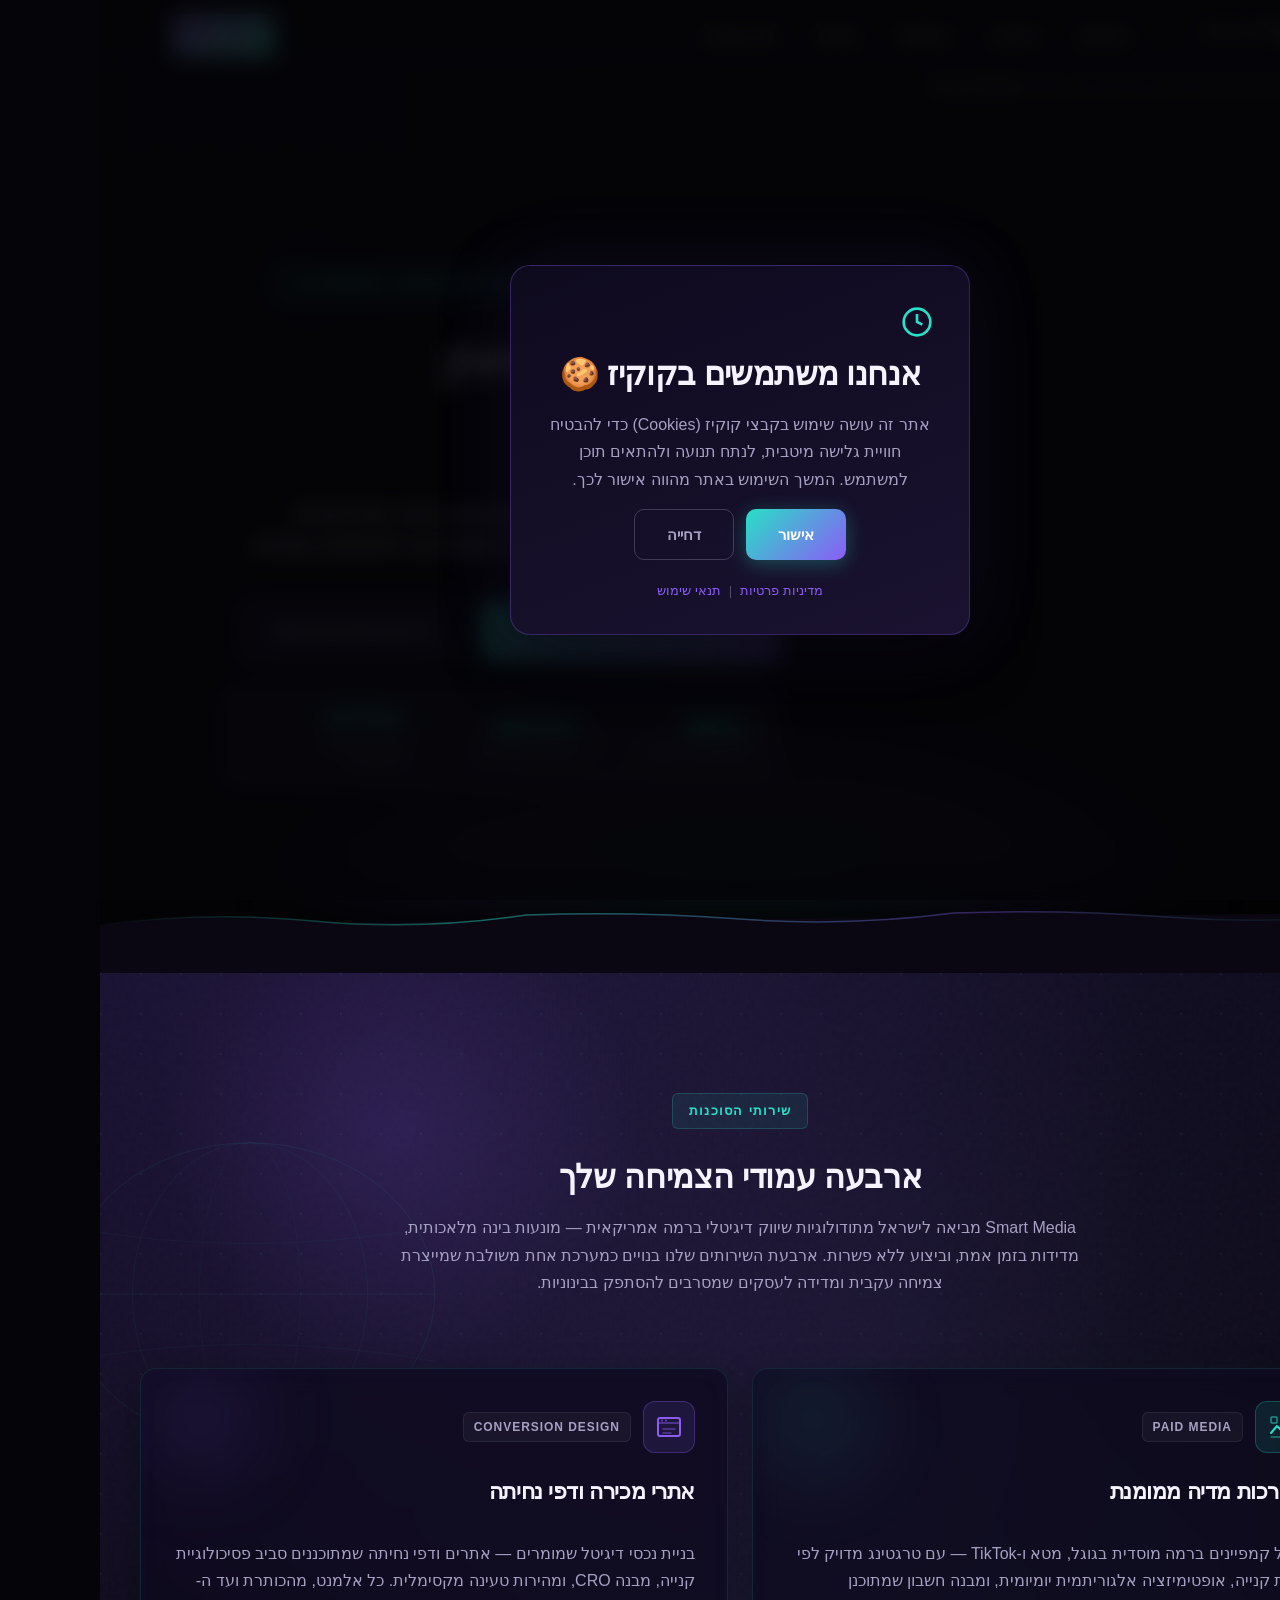
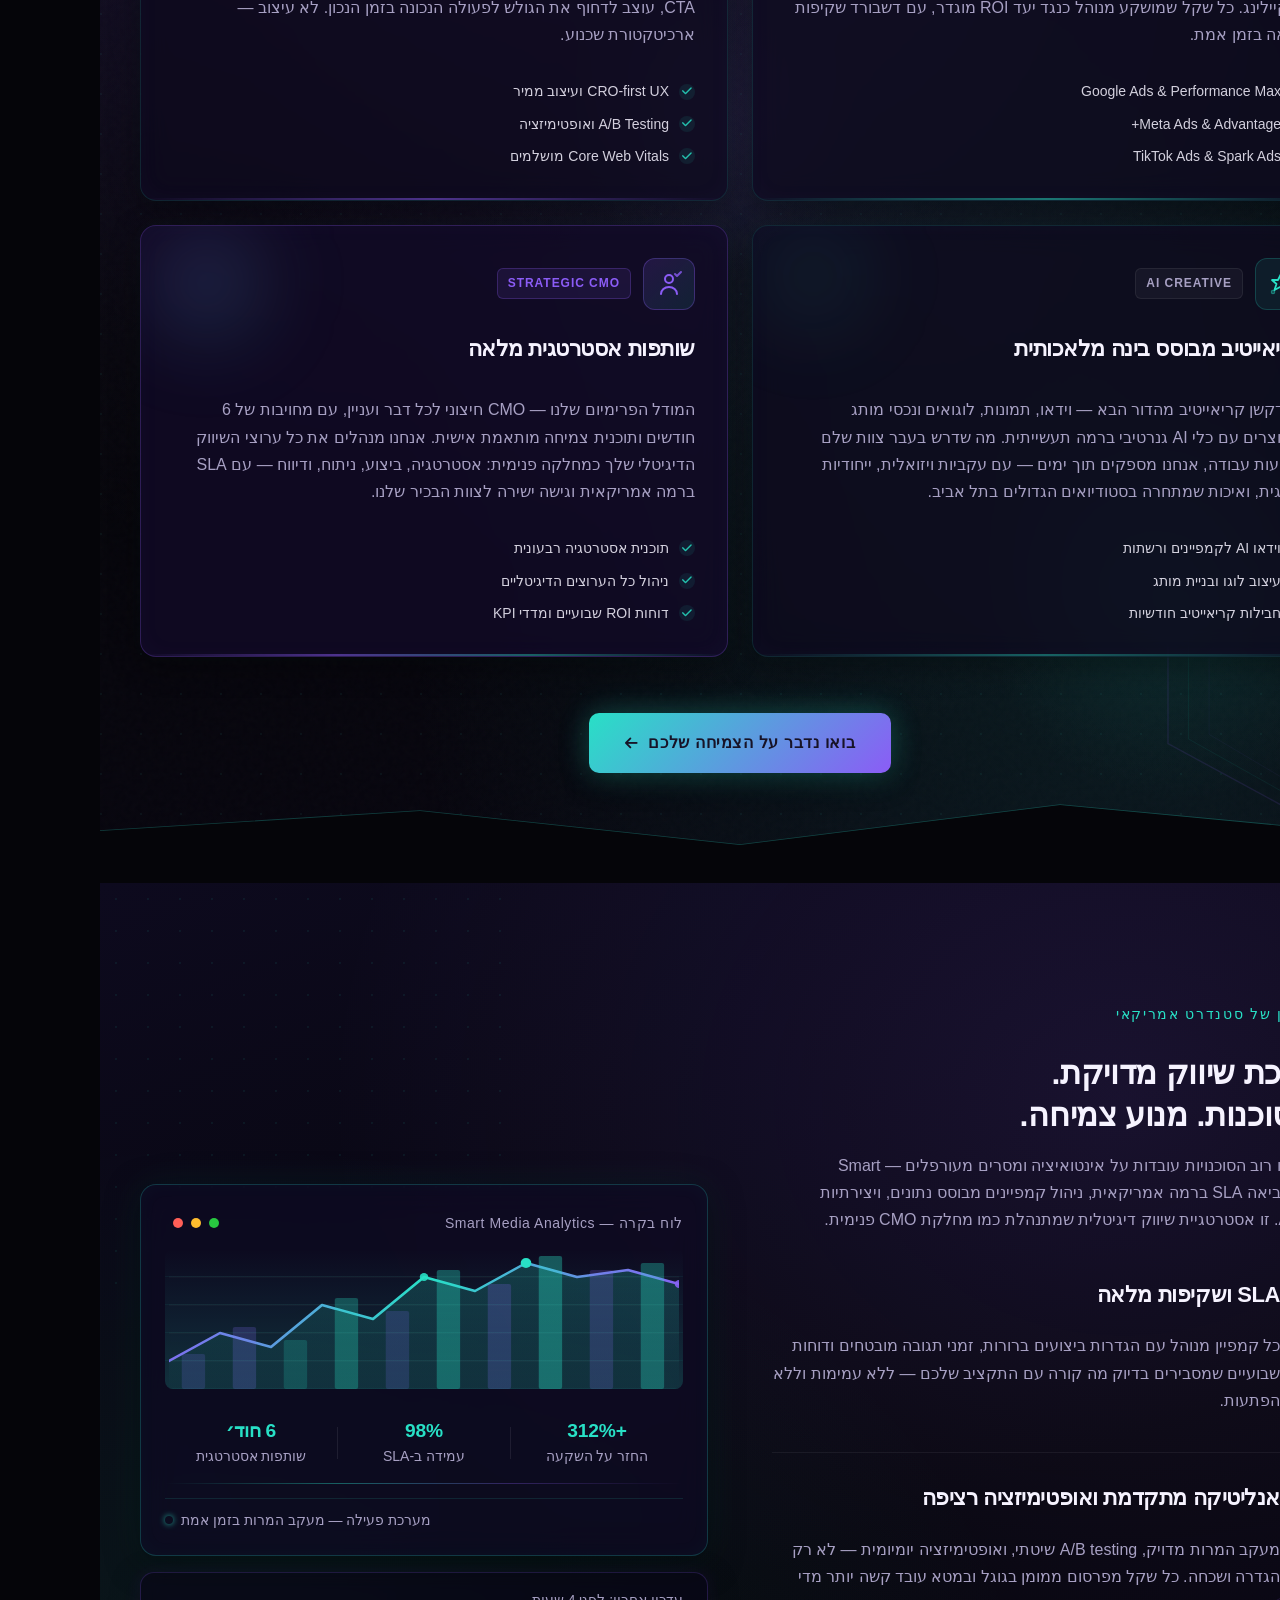
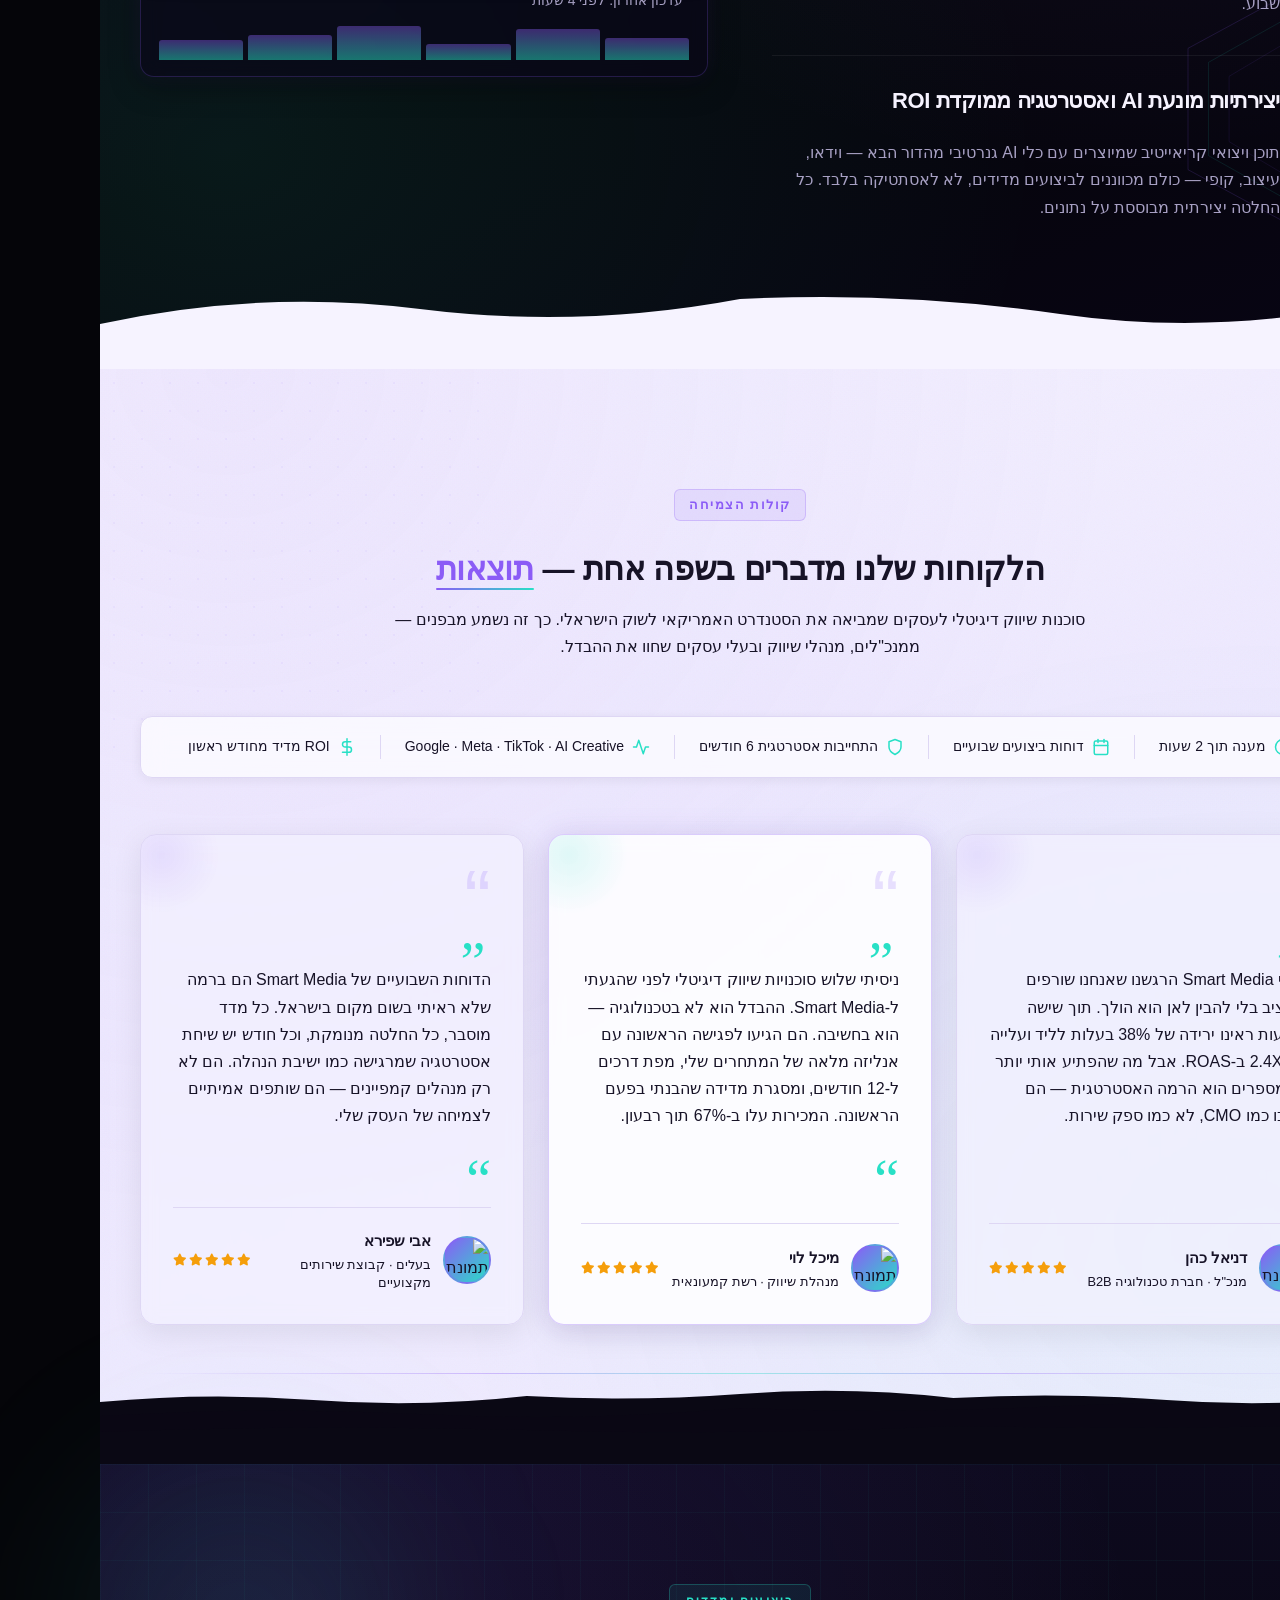
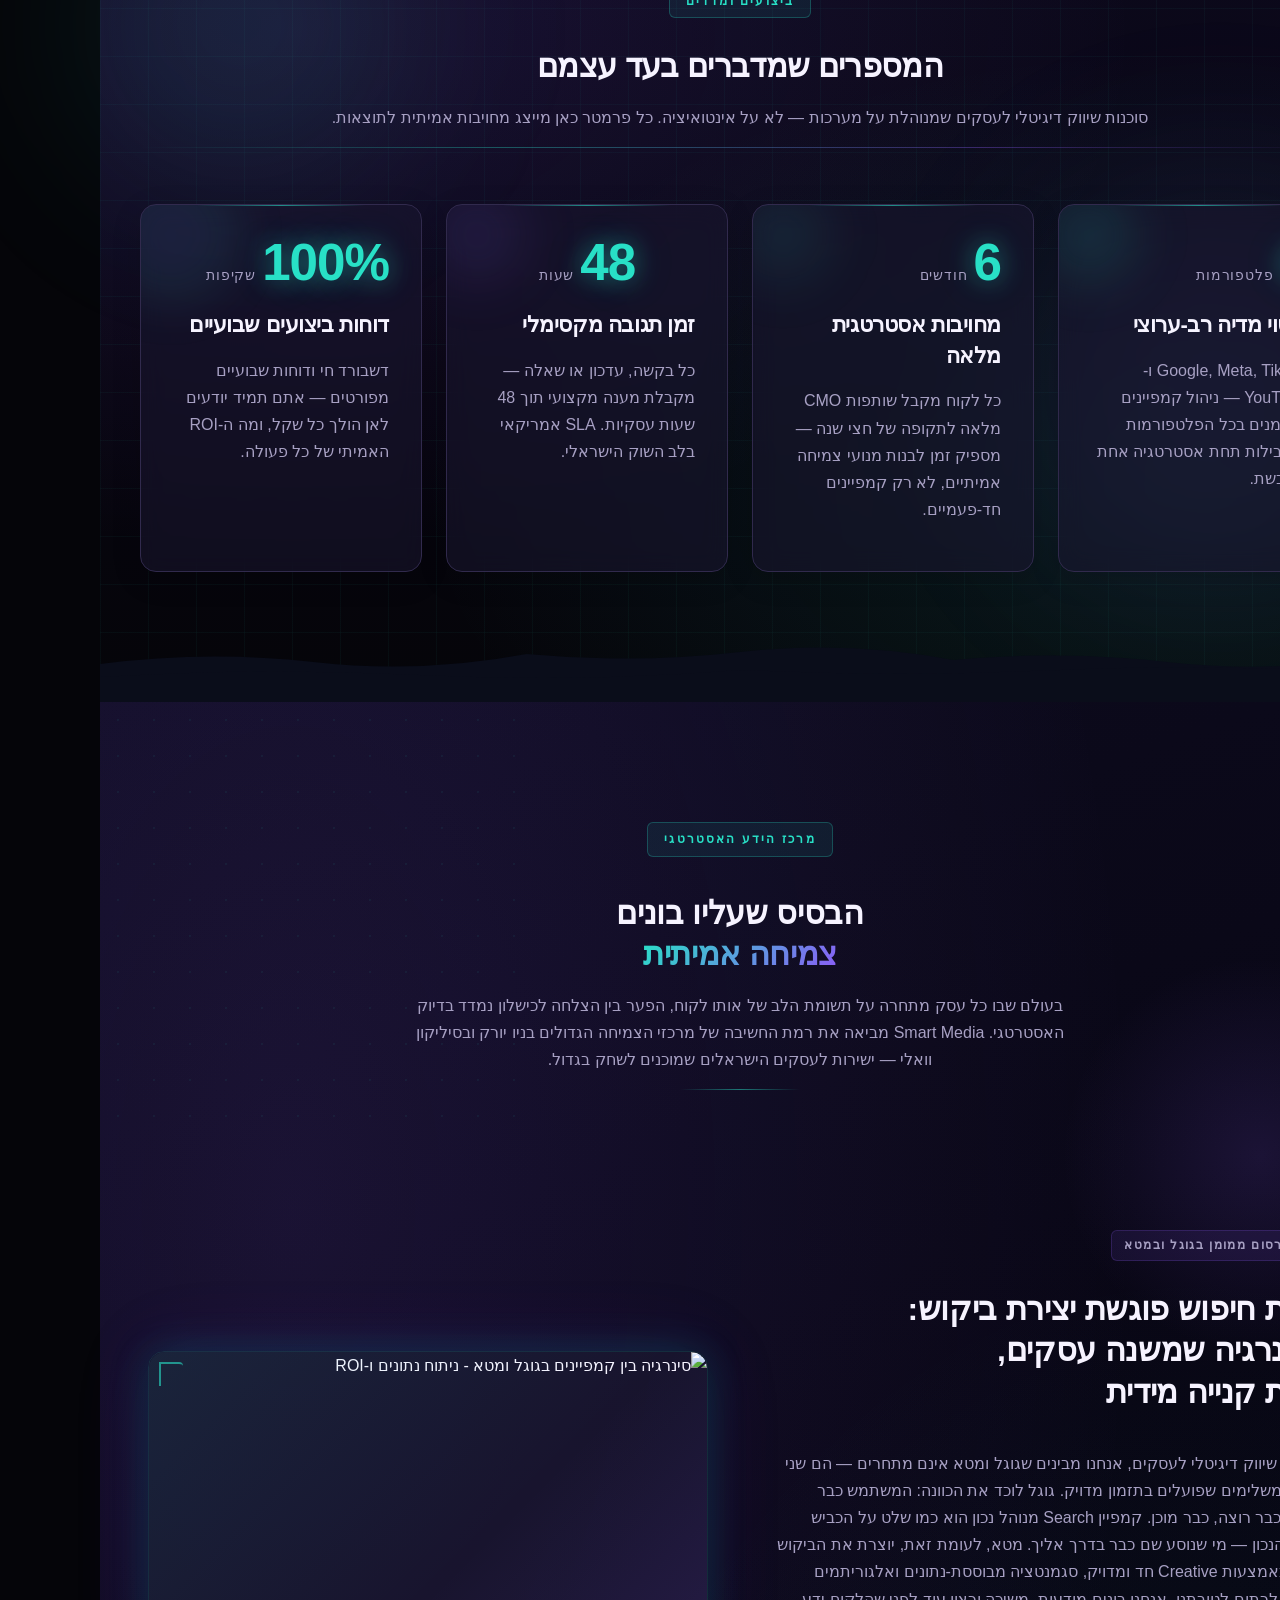
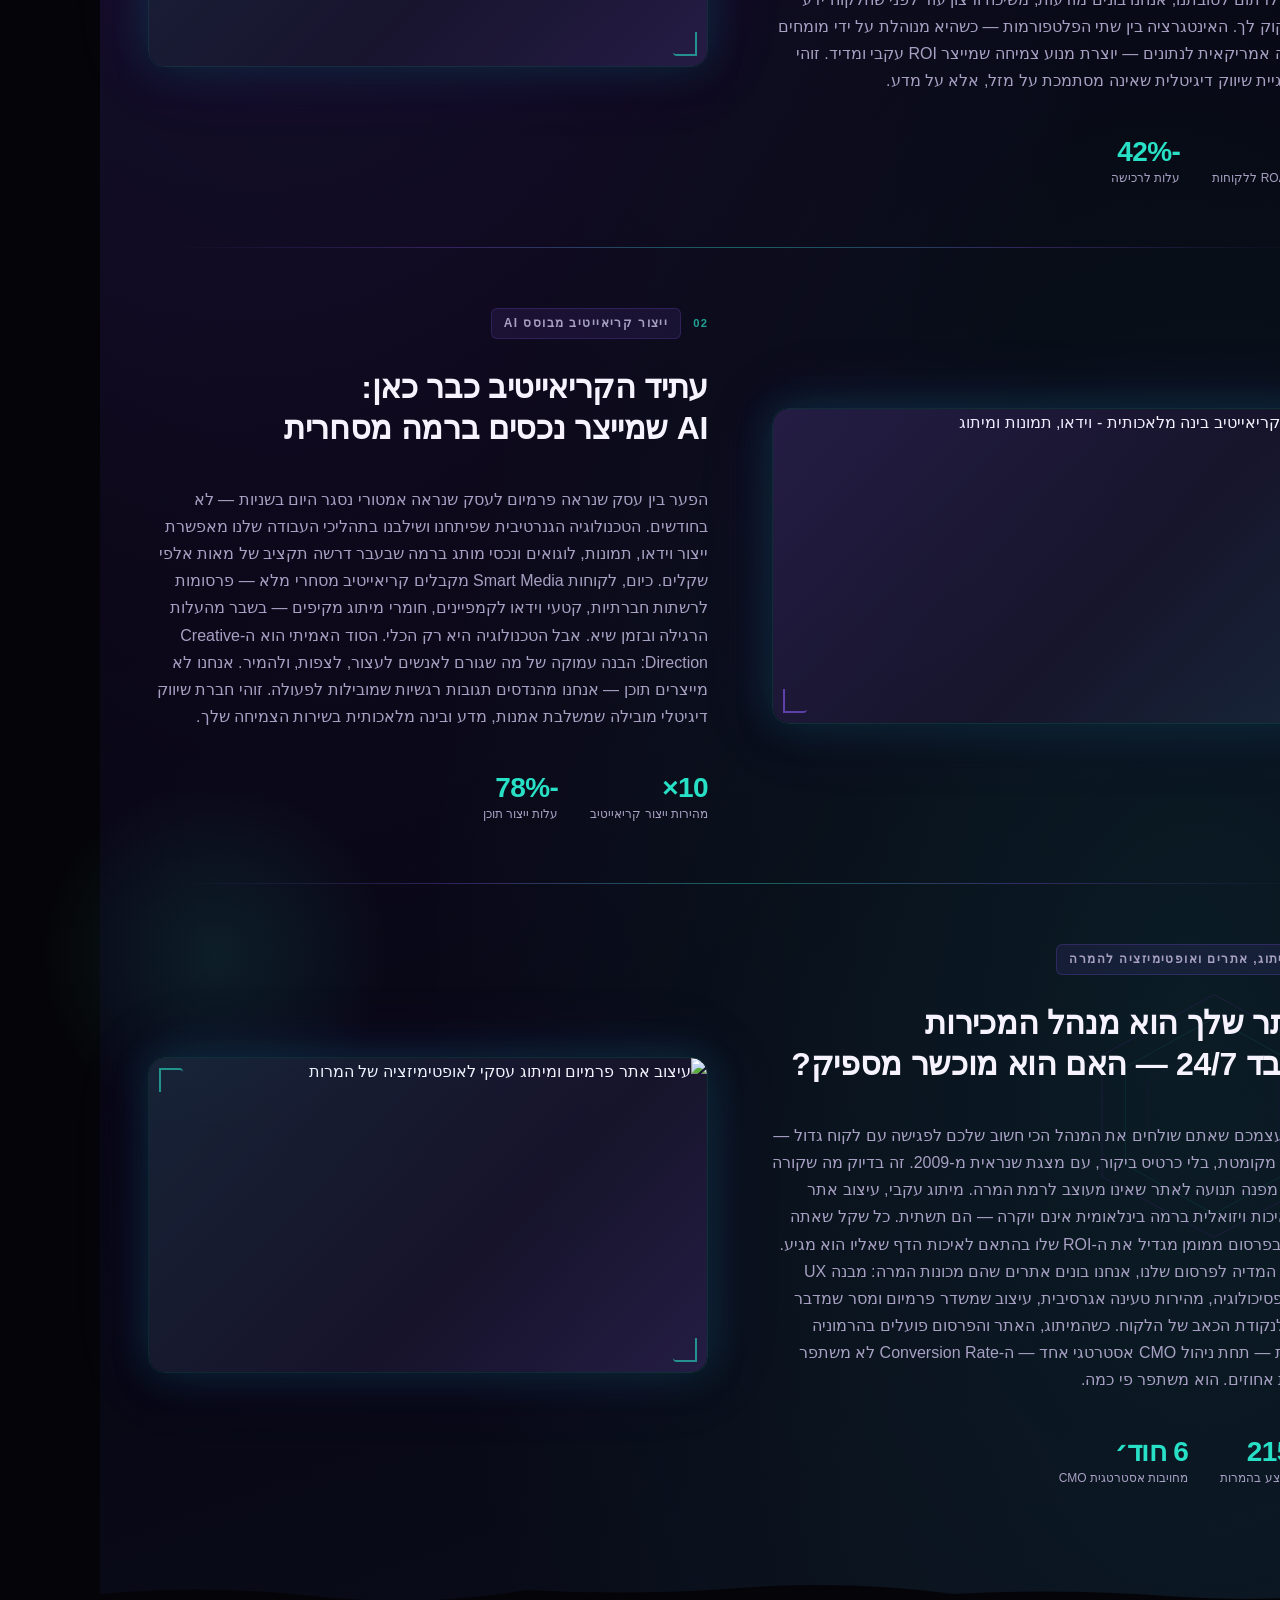
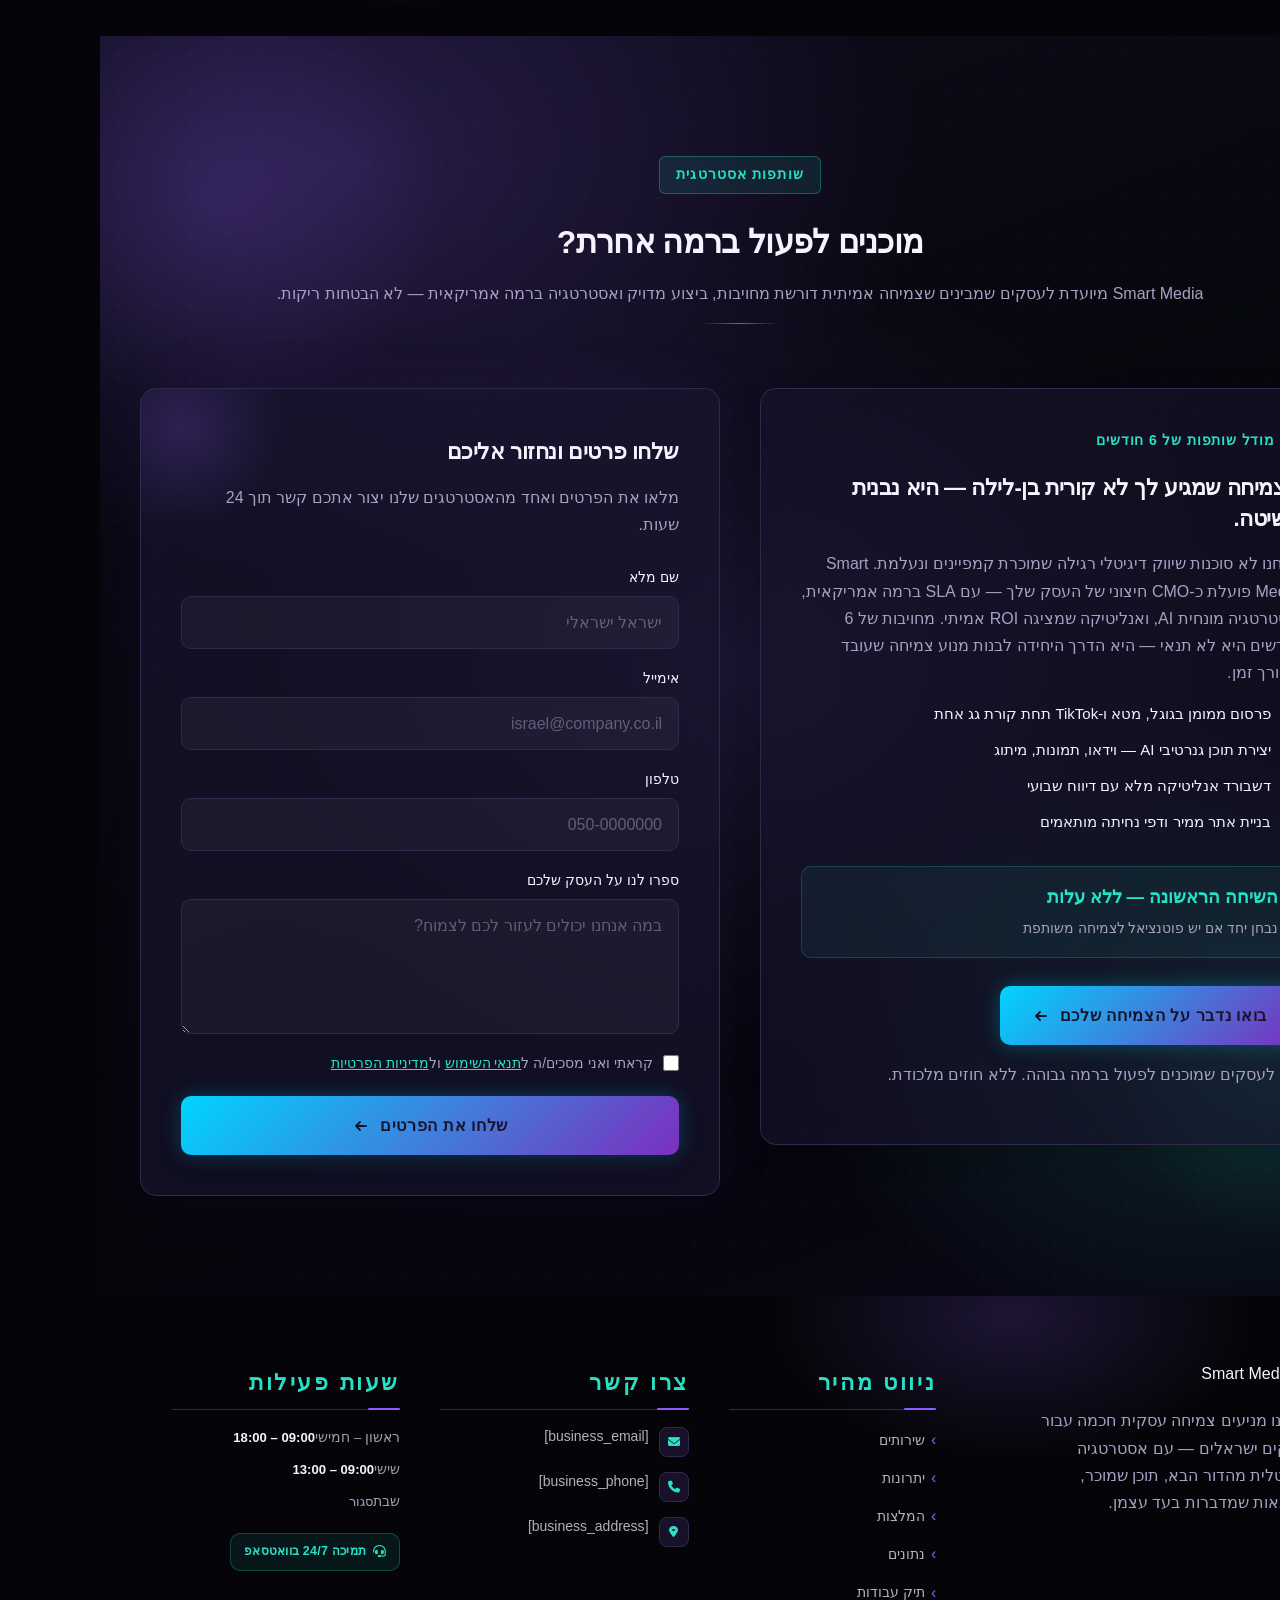
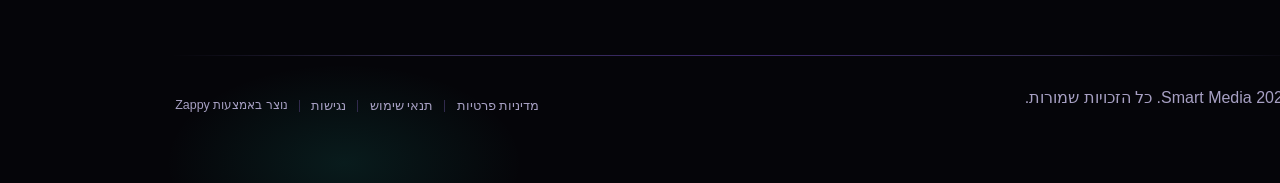
==== commit d8660a70: "Background sync: Progressive GitHub Sync" ====
--- a/index.html
+++ b/index.html
@@ -1900,17 +1900,20 @@
   <div class="footer-glow-bottom" aria-hidden="true"></div>
 </footer>
   
-  <a href="#cta" class="whatsapp-float" aria-label="פתיחת צ'אט בוואטסאפ" onclick="return confirm('שימו לב: בלחיצה על הכפתור תועבר/י לשימוש באפליקציית WhatsApp. השימוש באפליקציה, לרבות העברת מידע אישי, כפוף לתנאי השימוש ומדיניות הפרטיות של Meta. להנהלת האתר אין שליטה או אחריות על אופן איסוף, שמירת או עיבוד הנתונים על ידי Meta.');" style="bottom: 100px;  ">
+  <div id="cookieConsentPopup" style="position:fixed;inset:0;background:rgba(5,5,9,0.88);backdrop-filter:blur(10px);z-index:10000001;display:flex;align-items:center;justify-content:center;padding:20px;direction:rtl;"><div style="background:linear-gradient(160deg,#0e0a1e,#1a1230);border:1px solid rgba(139,92,246,0.3);border-radius:20px;padding:40px 36px 32px;max-width:460px;width:100%;text-align:center;box-shadow:0 20px 60px rgba(0,0,0,0.5),0 0 80px rgba(139,92,246,0.1);font-family:system-ui,sans-serif;"><svg width="32" height="32" viewBox="0 0 24 24" fill="none" stroke="#28E0C6" stroke-width="2" style="margin-bottom:16px"><circle cx="12" cy="12" r="10"/><path d="M12 6v6l4 2"/></svg><h2 style="color:#F6F3FF;font-size:22px;font-weight:700;margin:0 0 12px">אנחנו משתמשים בקוקיז 🍪</h2><p style="color:#A7A0C3;font-size:15px;line-height:1.7;margin:0 0 28px">אתר זה עושה שימוש בקבצי קוקיז (Cookies) כדי להבטיח חוויית גלישה מיטבית, לנתח תנועה ולהתאים תוכן למשתמש. המשך השימוש באתר מהווה אישור לכך.</p><div style="display:flex;gap:12px;justify-content:center;margin-bottom:20px;flex-wrap:wrap"><button onclick="document.getElementById('cookieConsentPopup').style.display='none'" style="padding:12px 32px;border-radius:10px;font-size:15px;font-weight:600;cursor:pointer;border:none;background:linear-gradient(135deg,#28E0C6,#8B5CF6);color:#fff;box-shadow:0 4px 20px rgba(40,224,198,0.3)">אישור</button><button onclick="document.getElementById('cookieConsentPopup').style.display='none'" style="padding:12px 32px;border-radius:10px;font-size:15px;font-weight:600;cursor:pointer;background:transparent;color:#A7A0C3;border:1px solid rgba(167,160,195,0.3)">דחייה</button></div><div style="font-size:13px"><a href="/privacy" target="_blank" style="color:#8B5CF6;text-decoration:none;margin:0 4px">מדיניות פרטיות</a><span style="color:rgba(167,160,195,0.4);margin:0 4px">|</span><a href="/terms" target="_blank" style="color:#8B5CF6;text-decoration:none;margin:0 4px">תנאי שימוש</a></div></div></div>
+<a href="#cta" class="whatsapp-float" aria-label="פתיחת צ'אט בוואטסאפ" onclick="return confirm('שימו לב: בלחיצה על הכפתור תועבר/י לשימוש באפליקציית WhatsApp. השימוש באפליקציה, לרבות העברת מידע אישי, כפוף לתנאי השימוש ומדיניות הפרטיות של Meta. להנהלת האתר אין שליטה או אחריות על אופן איסוף, שמירת או עיבוד הנתונים על ידי Meta.');">
     <i class="fab fa-whatsapp" aria-hidden="true"></i>
   </a>
   
   <style>
 #acctoolbar-btn {
-  left: 0 !important;
+  left: 16px !important;
   right: auto !important;
-  top: 50% !important;
-  transform: translateY(-50%) !important;
-  z-index: 999999 !important;
+  bottom: 24px !important;
+  top: auto !important;
+  transform: none !important;
+  z-index: 1000000 !important;
+  position: fixed !important;
 }
 #acctoolbar-panel {
   left: 0 !important;
--- a/styles.css
+++ b/styles.css
@@ -7262,6 +7262,18 @@
   outline: 3px solid var(--accent-color) !important;
   outline-offset: 4px !important;
 }
+
+html[dir="rtl"] .whatsapp-float {
+  left: unset !important;
+  right: 24px !important;
+  bottom: 140px !important;
+}
+
+html[dir="rtl"] .whatsapp-float {
+  left: unset !important;
+  right: 24px !important;
+  bottom: 200px !important;
+}
 /* mobile-submenu-overflow-fix */
 @media (max-width: 768px) {
   .navbar .sub-menu.mobile-expanded,
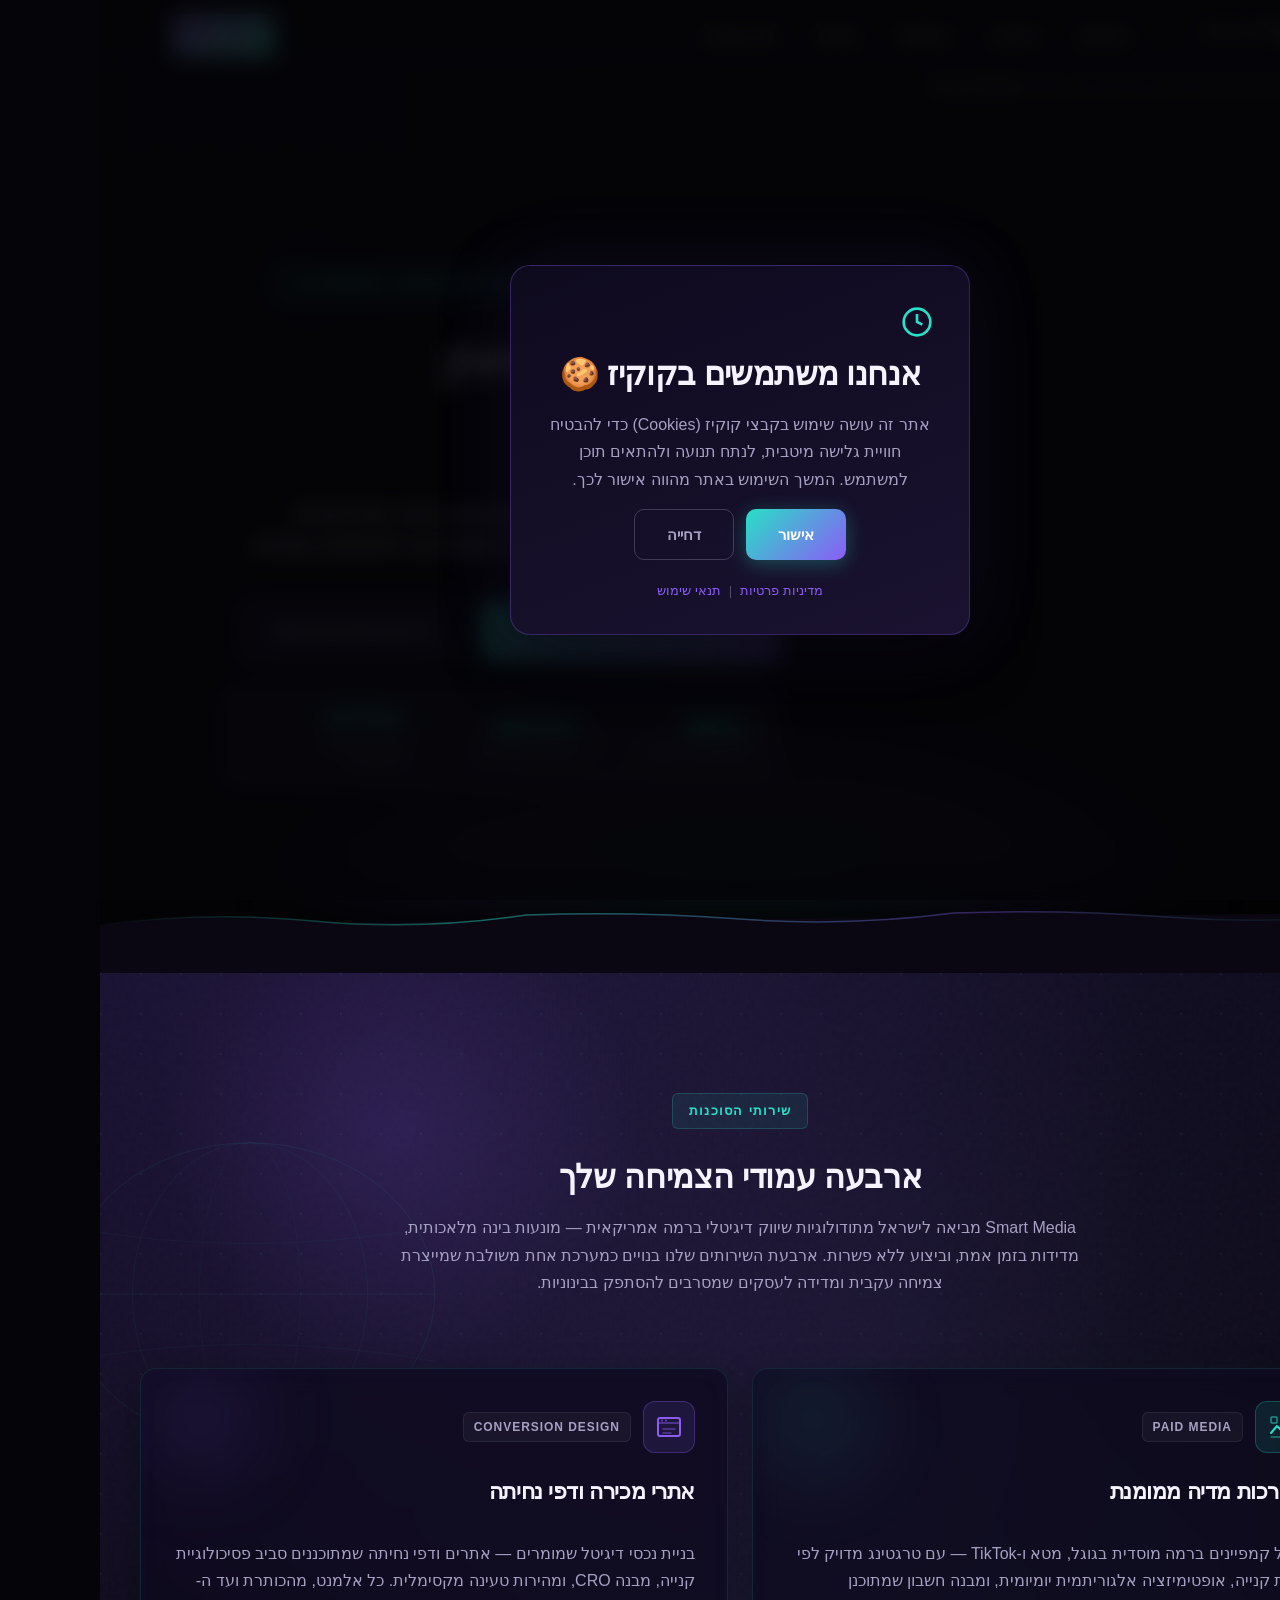
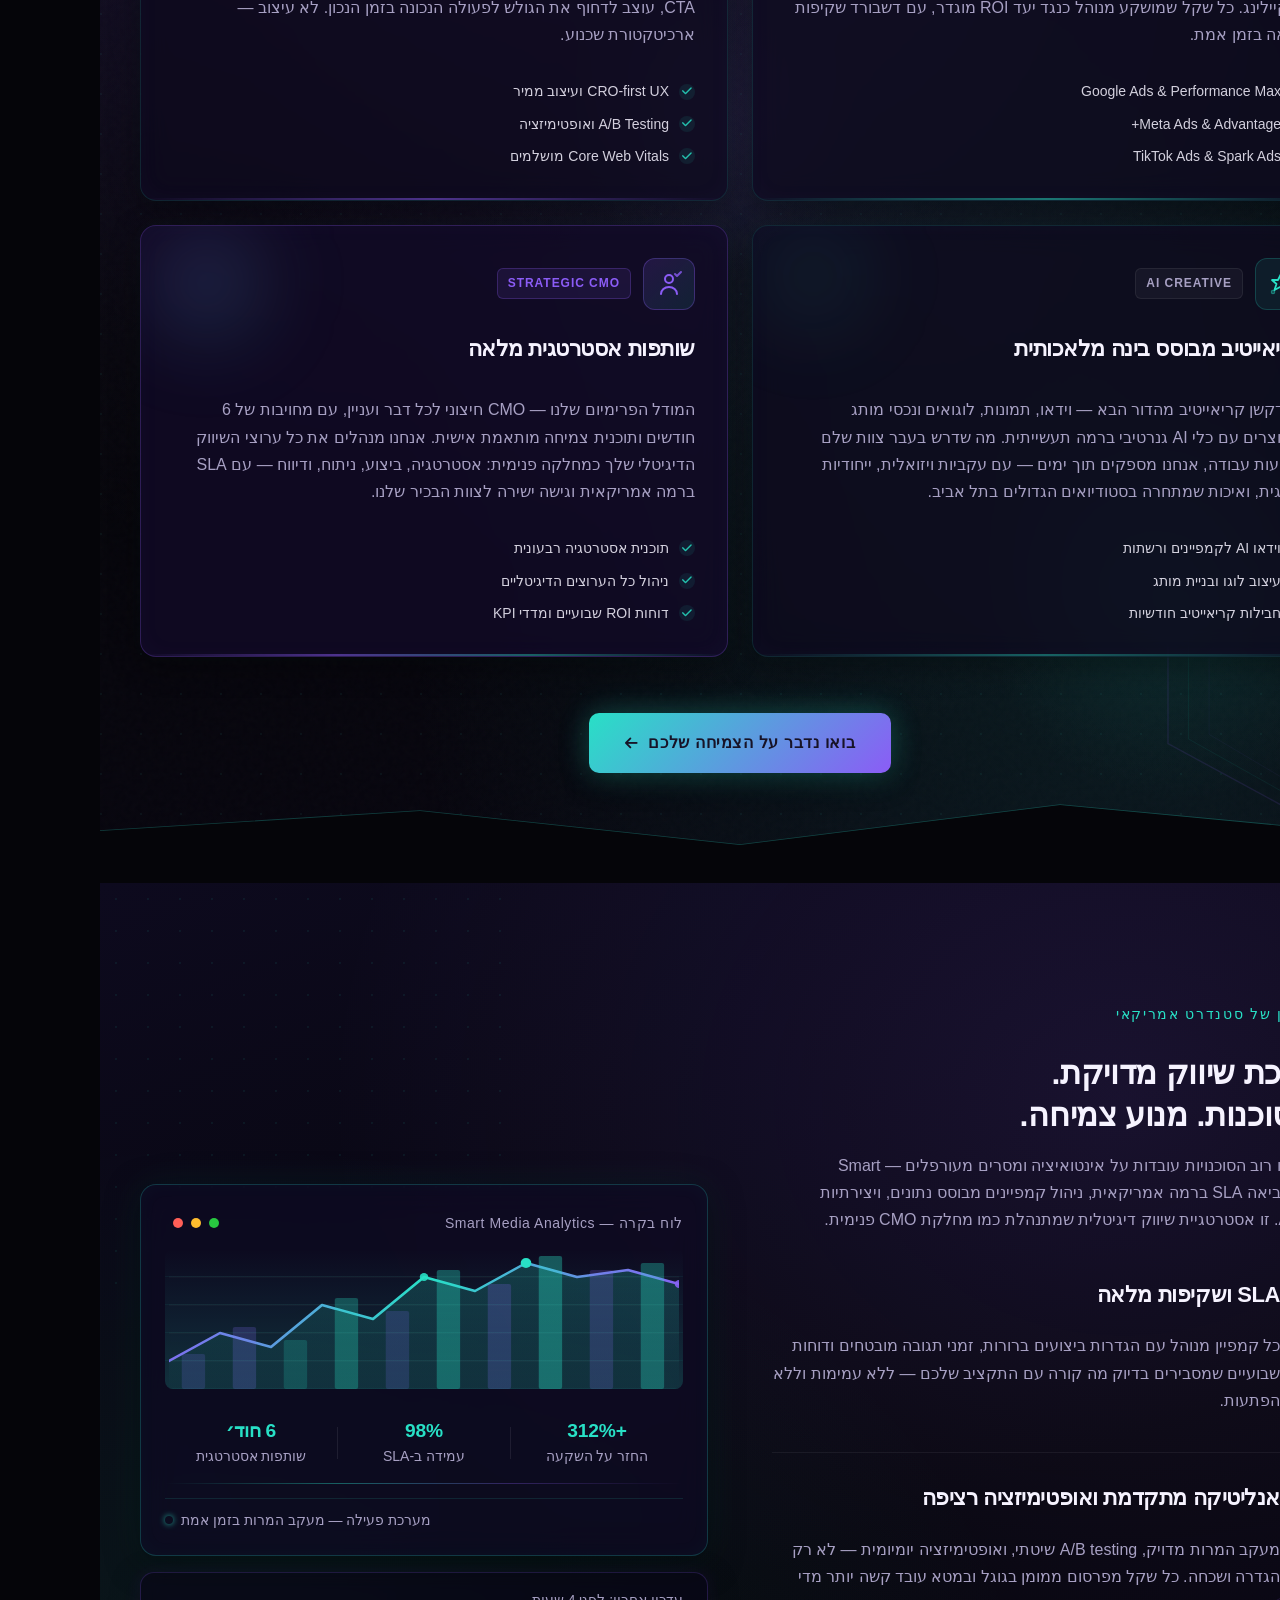
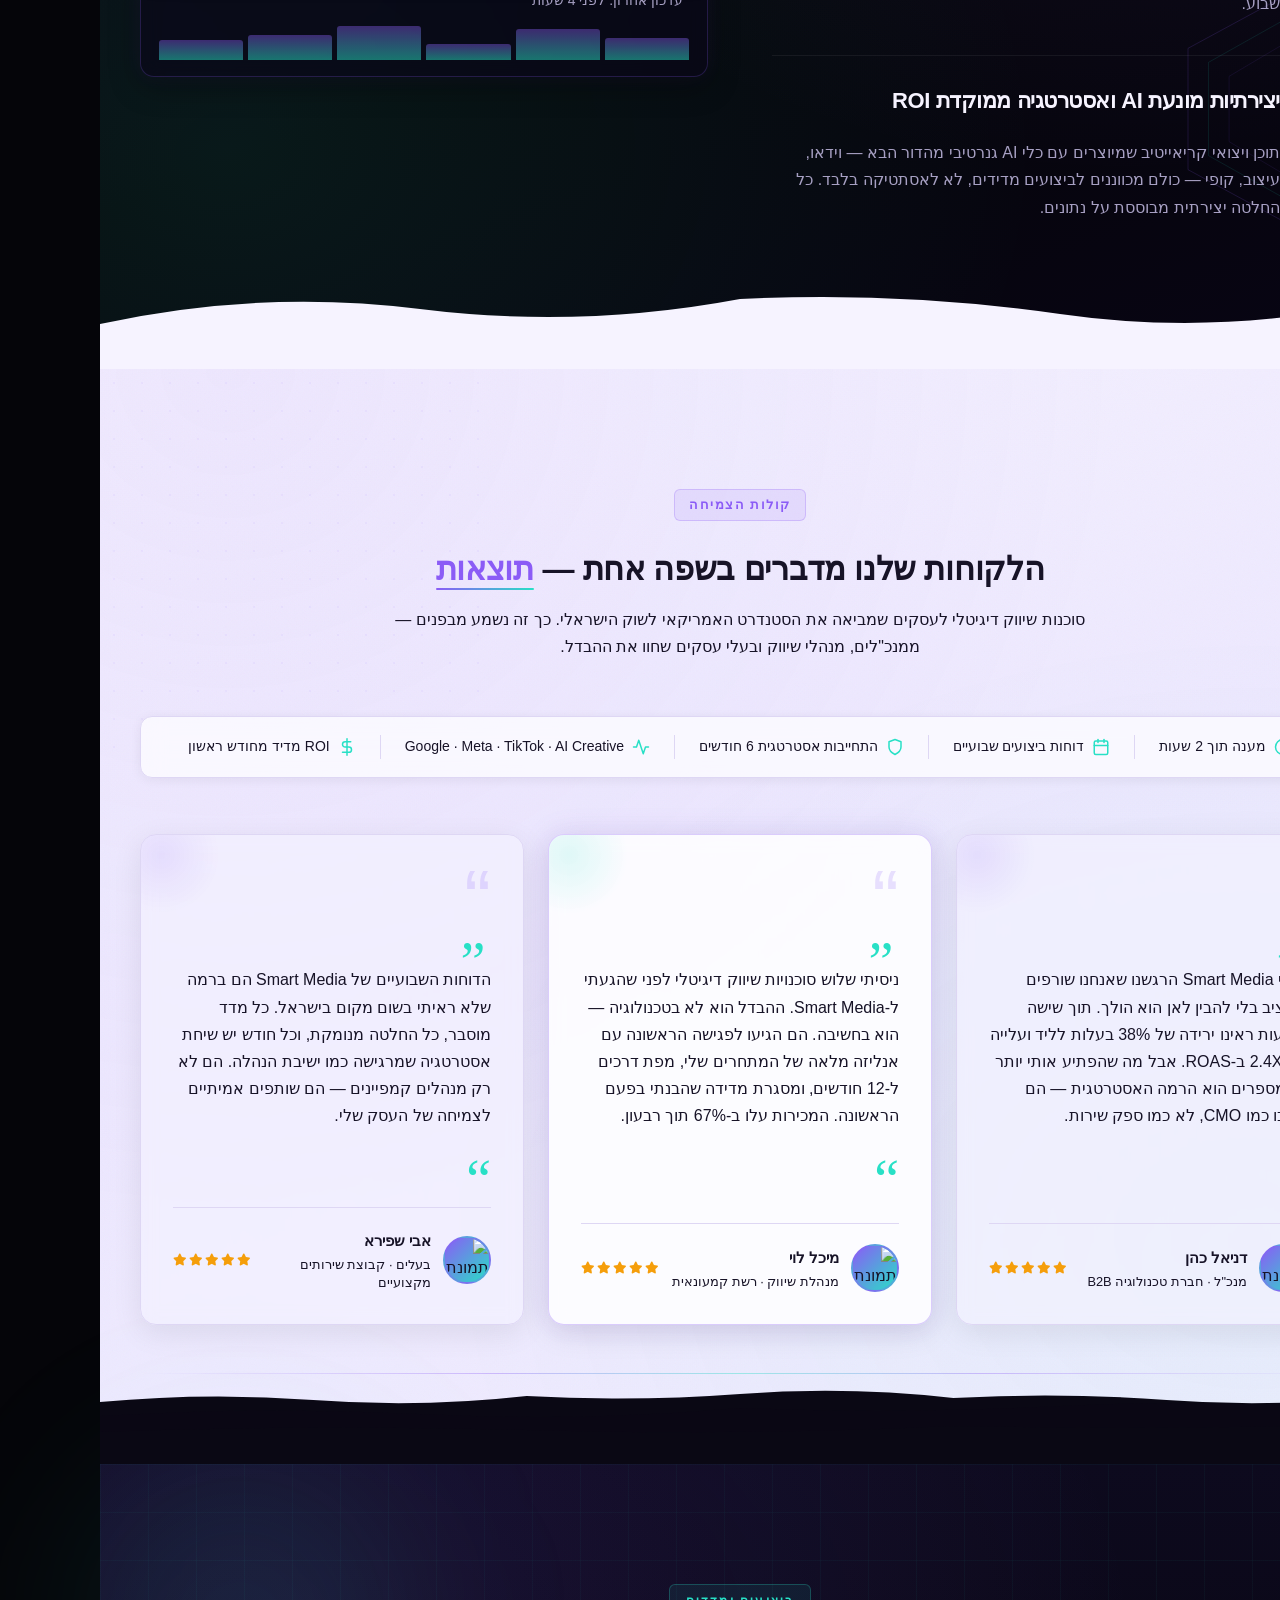
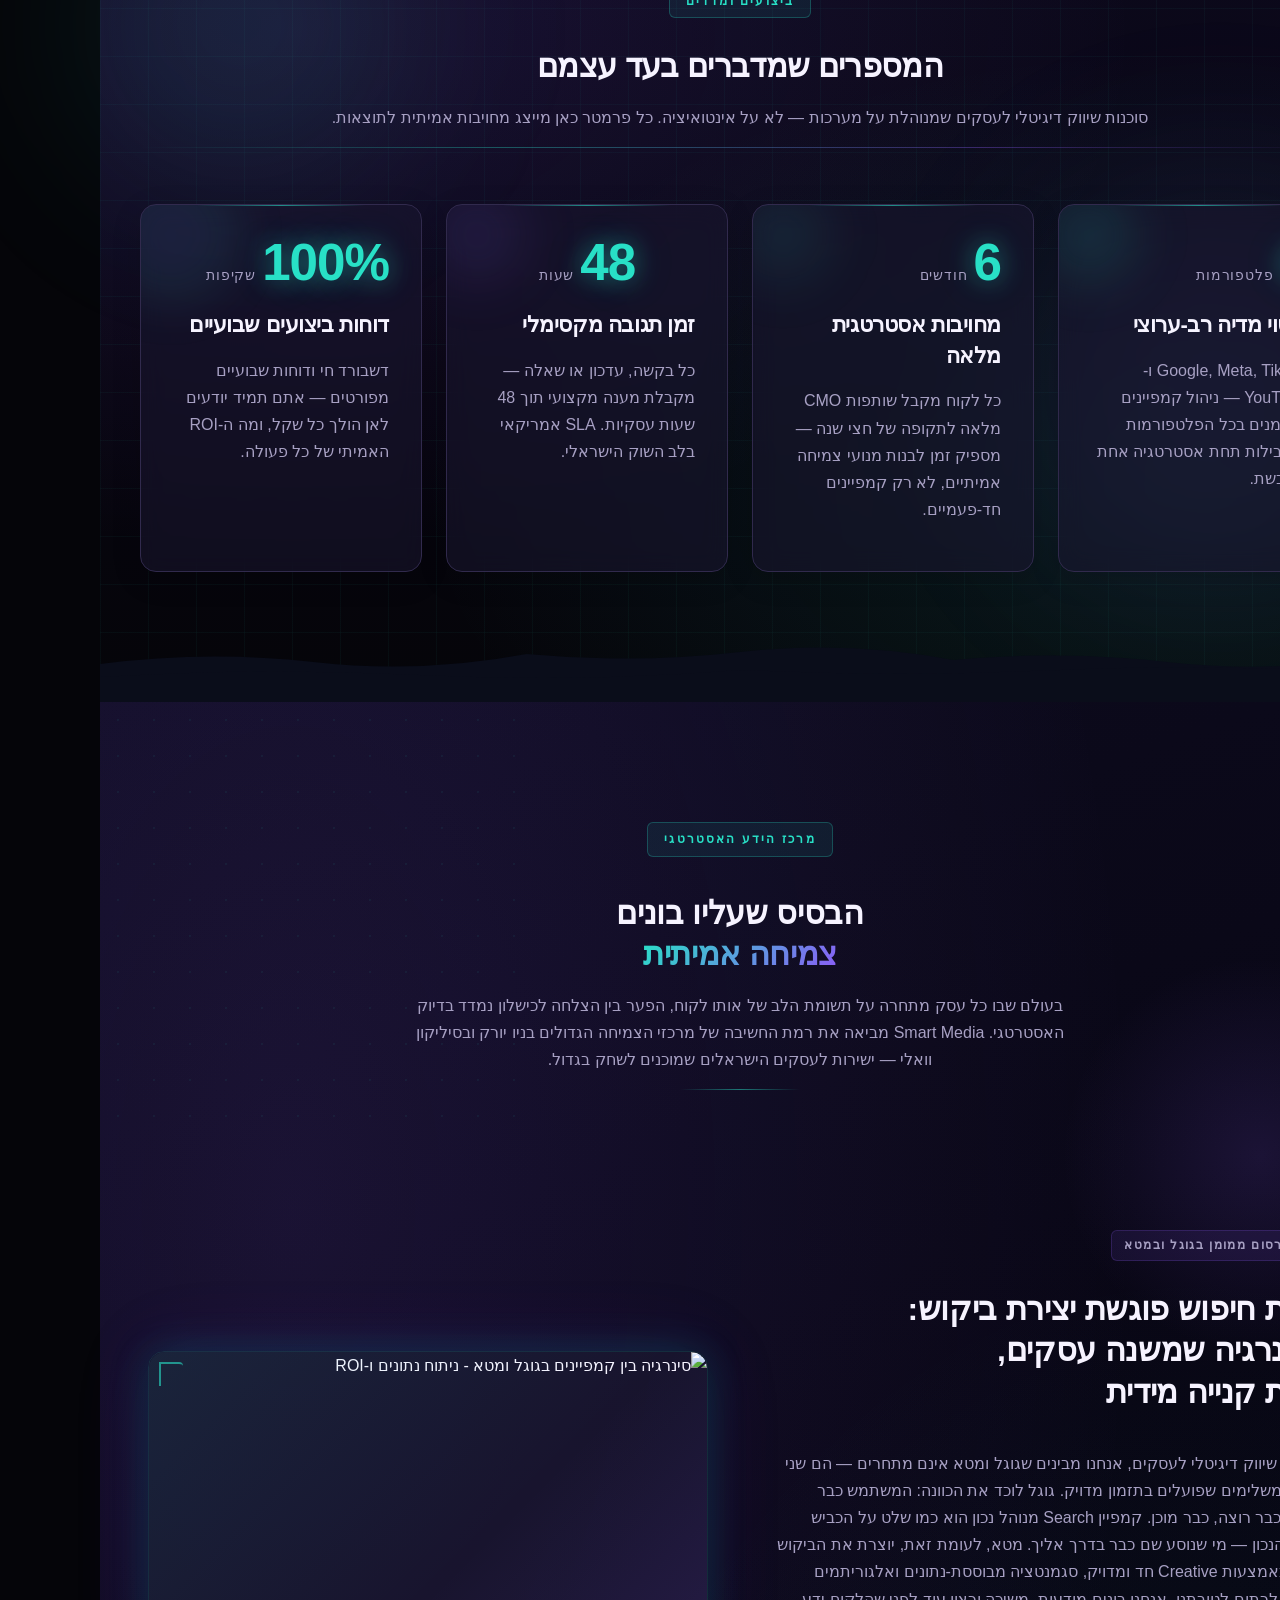
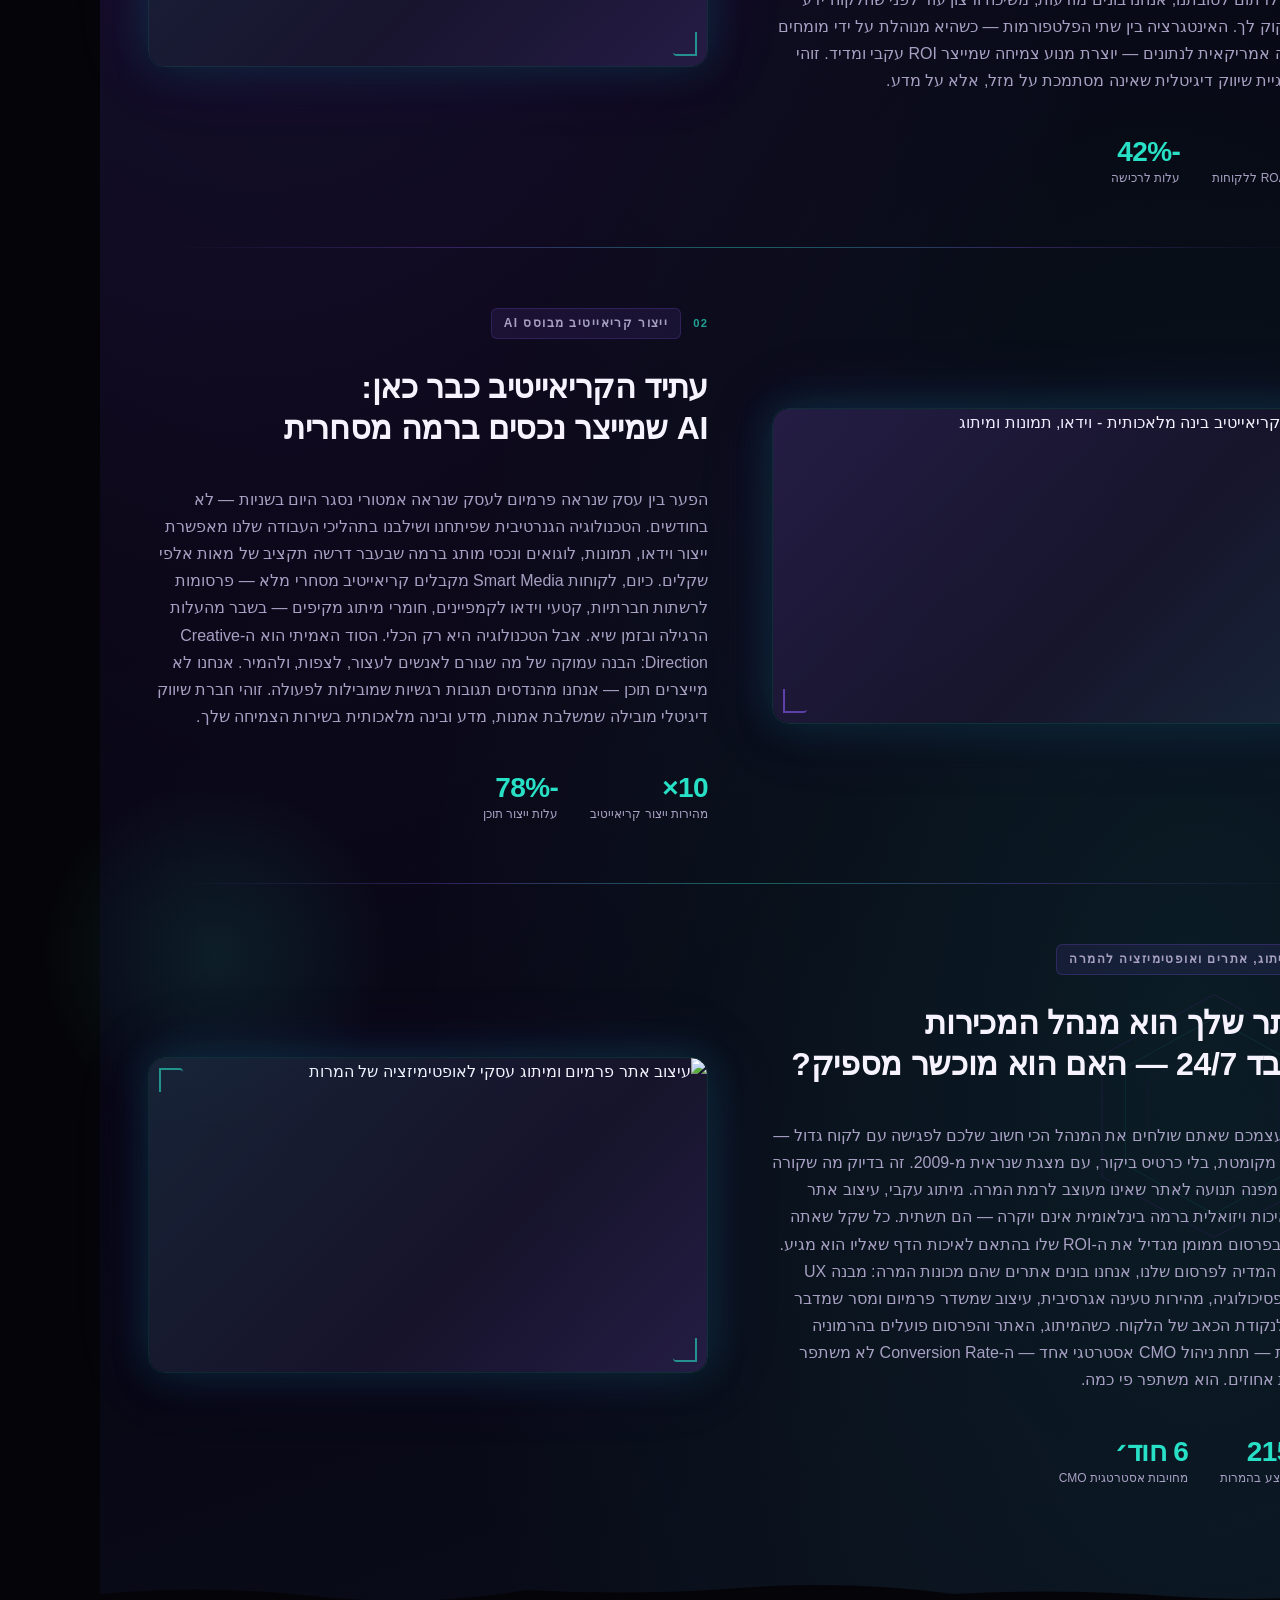
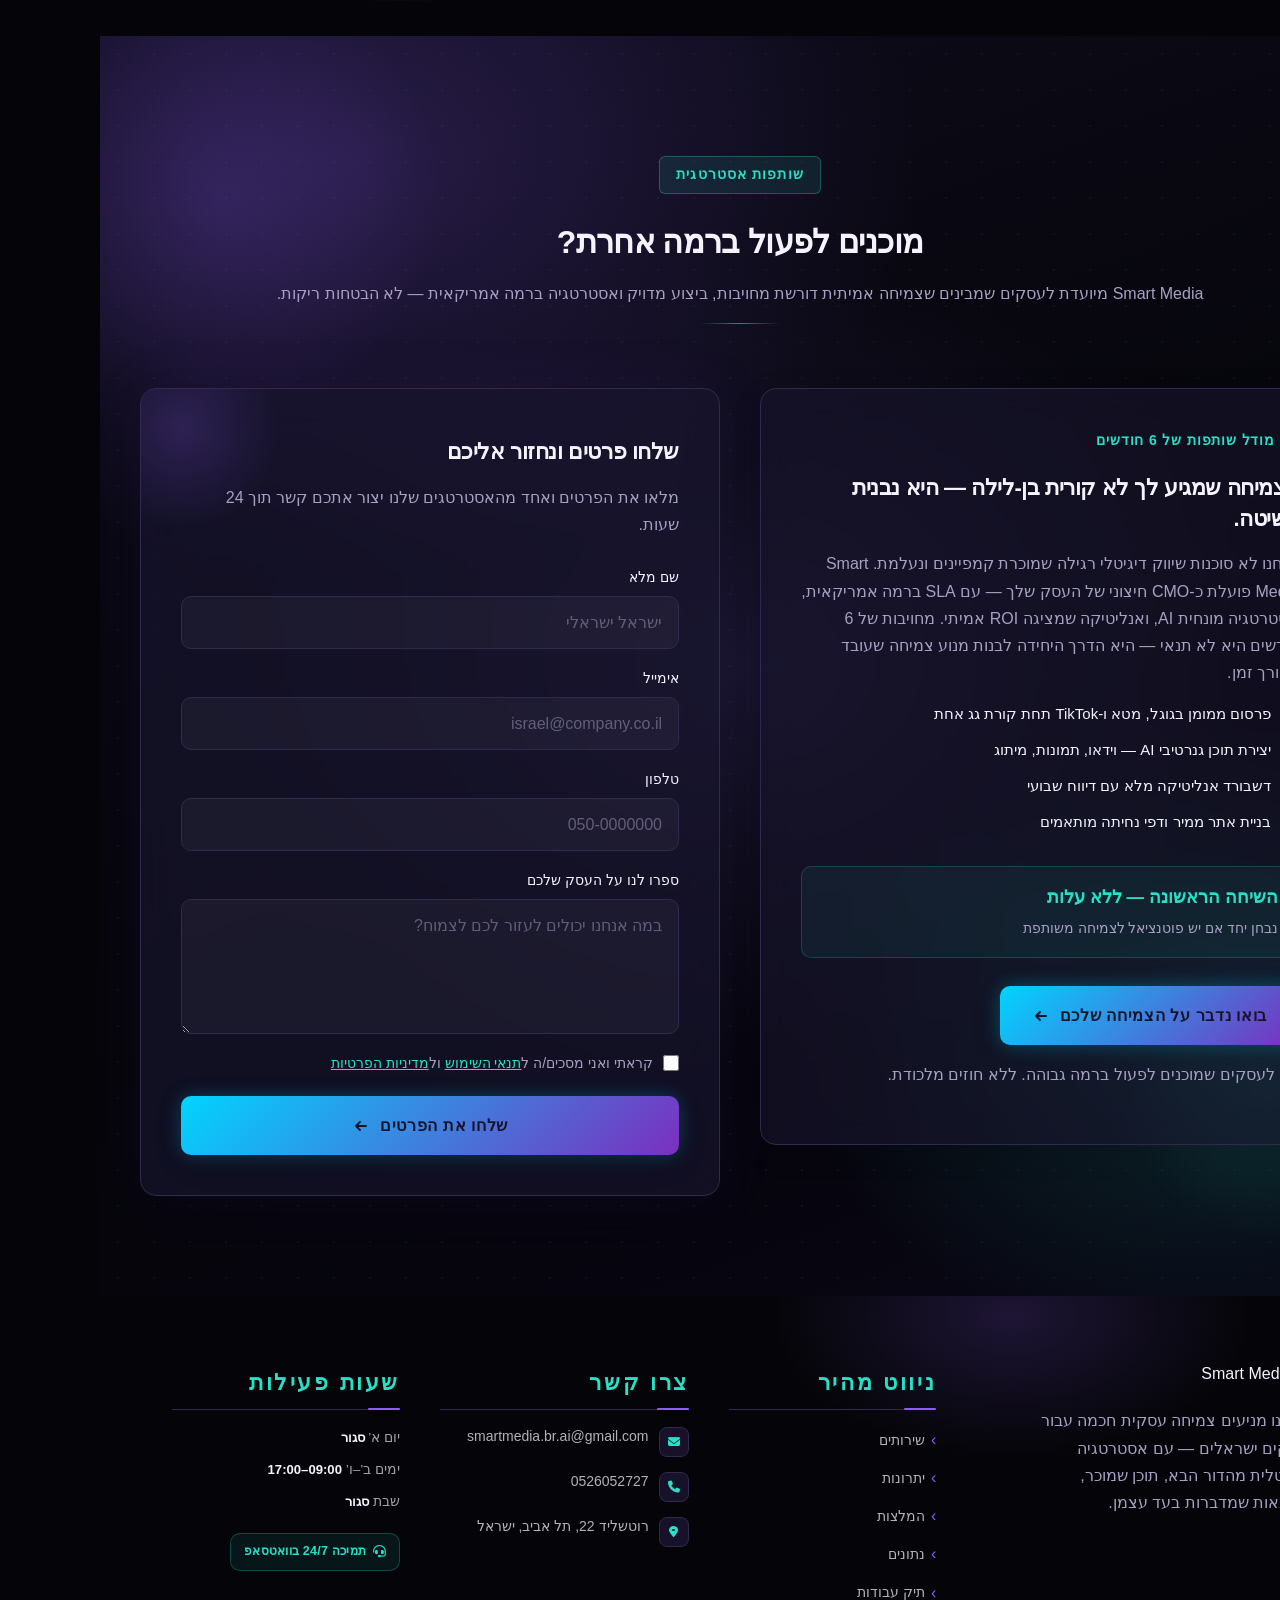
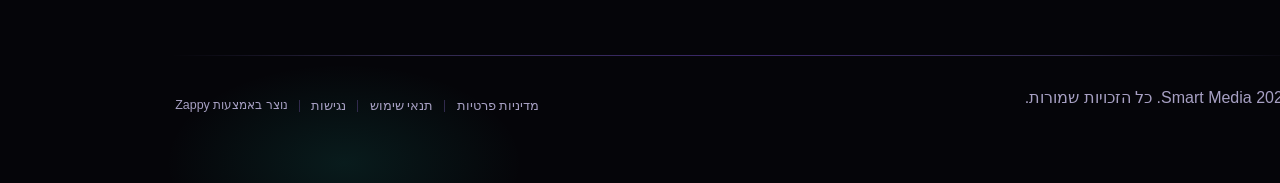
==== commit 1e9fa67d: "Background sync: Progressive GitHub Sync" ====
--- a/index.html
+++ b/index.html
@@ -359,7 +359,7 @@
     </svg>
   </button>
 
-  <button class="phone-header-btn" data-phone="[business_phone]" aria-label="התקשרו אלינו" data-element-type="button" data-element-id="btn-1780343721971-45lwi4gxa" data-native-element="true">
+  <button class="phone-header-btn" data-phone="0526052727" aria-label="התקשרו אלינו" data-element-type="button" data-element-id="btn-1780343721971-45lwi4gxa" data-native-element="true">
     <svg width="24" height="24" viewBox="0 0 24 24" fill="currentColor" style="width: 24px; height: 24px;">
       <path d="M22 16.92v3a2 2 0 0 1-2.18 2 19.79 19.79 0 0 1-8.63-3.07 19.5 19.5 0 0 1-6-6 19.79 19.79 0 0 1-3.07-8.67A2 2 0 0 1 4.11 2h3a2 2 0 0 1 2 1.72 12.84 12.84 0 0 0 .7 2.81 2 2 0 0 1-.45 2.11L8.09 9.91a16 16 0 0 0 6 6l1.27-1.27a2 2 0 0 1 2.11-.45 12.84 12.84 0 0 0 2.81.7A2 2 0 0 1 22 16.92z"></path>
     </svg>
@@ -803,7 +803,7 @@
         const phoneLinks = document.querySelectorAll('a[href^="tel:"]');
         const phoneNumber = phoneLinks.length > 0 
           ? phoneLinks[0].getAttribute('href').replace('tel:', '')
-          : '[business_phone]';
+          : '0526052727';
         
         window.location.href = 'tel:' + phoneNumber;
         console.log('[Navbar] Phone button clicked');
@@ -1830,11 +1830,7 @@
           <img src="/assets/smart-media-digital-marketing-logo.webp" alt="Smart Media" class="logo">
         </a>
         <p class="footer-tagline">אנחנו מניעים צמיחה עסקית חכמה עבור עסקים ישראלים — עם אסטרטגיה דיגיטלית מהדור הבא, תוכן שמוכר, ותוצאות שמדברות בעד עצמן.</p>
-        <div class="footer-social">
-          
-          
-          
-        </div>
+        <div class="footer-social"><a href="https://tiktok.com/@smart.media536" target="_blank" rel="noopener noreferrer" aria-label="TikTok"><i class="fab fa-tiktok"></i></a></div>
       </div>
 
       <!-- Column 2: Quick Links -->
@@ -1855,25 +1851,23 @@
         <ul class="footer-contact">
           <li>
             <span class="contact-icon"><i class="fas fa-envelope"></i></span>
-            <span class="contact-text"><a href="mailto:[business_email]">[business_email]</a></span>
+            <span class="contact-text"><a href="mailto:smartmedia.br.ai@gmail.com">smartmedia.br.ai@gmail.com</a></span>
           </li>
           <li>
             <span class="contact-icon"><i class="fas fa-phone"></i></span>
-            <span class="contact-text"><a href="tel:[business_phone]">[business_phone]</a></span>
+            <span class="contact-text"><a href="tel:0526052727">0526052727</a></span>
           </li>
-          <li><a href="/"><span class="contact-icon"><i class="fas fa-map-marker-alt"></i></span>
-            <span class="contact-text">[business_address]</span></a></li>
+          <li><a href="https://www.google.com/maps/search/?api=1&amp;query=%D7%A8%D7%95%D7%98%D7%A9%D7%9C%D7%99%D7%93%2022%2C%20%D7%AA%D7%9C%20%D7%90%D7%91%D7%99%D7%91%2C%20%D7%99%D7%A9%D7%A8%D7%90%D7%9C" target="_blank" rel="noopener noreferrer"><span class="contact-icon"><i class="fas fa-map-marker-alt"></i></span>
+            <span class="contact-text">רוטשליד 22, תל אביב, ישראל</span></a></li>
         </ul>
       </div>
 
       <!-- Column 4: Hours -->
       <div class="footer-col">
         <h3 class="footer-heading">שעות פעילות</h3>
-        <ul class="footer-hours">
-          <li><a href="/"><span class="hours-day">ראשון – חמישי</span><span class="hours-time">09:00 – 18:00</span></a></li>
-          <li><a href="/"><span class="hours-day">שישי</span><span class="hours-time">09:00 – 13:00</span></a></li>
-          <li><a href="/"><span class="hours-day">שבת</span><span class="hours-time closed">סגור</span></a></li>
-        </ul>
+        <ul class="footer-hours"><li><a href="/"><span class="hours-day">יום א’</span> <span class="hours-time">סגור</span></a></li>
+<li><a href="/"><span class="hours-day">ימים ב’–ו’</span> <span class="hours-time">09:00–17:00</span></a></li>
+<li><a href="/"><span class="hours-day">שבת</span> <span class="hours-time">סגור</span></a></li></ul>
         <div class="footer-badge"><i class="fas fa-headset"></i> תמיכה 24/7 בוואטסאפ</div>
       </div>
 
@@ -1900,20 +1894,26 @@
   <div class="footer-glow-bottom" aria-hidden="true"></div>
 </footer>
   
-  <div id="cookieConsentPopup" style="position:fixed;inset:0;background:rgba(5,5,9,0.88);backdrop-filter:blur(10px);z-index:10000001;display:flex;align-items:center;justify-content:center;padding:20px;direction:rtl;"><div style="background:linear-gradient(160deg,#0e0a1e,#1a1230);border:1px solid rgba(139,92,246,0.3);border-radius:20px;padding:40px 36px 32px;max-width:460px;width:100%;text-align:center;box-shadow:0 20px 60px rgba(0,0,0,0.5),0 0 80px rgba(139,92,246,0.1);font-family:system-ui,sans-serif;"><svg width="32" height="32" viewBox="0 0 24 24" fill="none" stroke="#28E0C6" stroke-width="2" style="margin-bottom:16px"><circle cx="12" cy="12" r="10"/><path d="M12 6v6l4 2"/></svg><h2 style="color:#F6F3FF;font-size:22px;font-weight:700;margin:0 0 12px">אנחנו משתמשים בקוקיז 🍪</h2><p style="color:#A7A0C3;font-size:15px;line-height:1.7;margin:0 0 28px">אתר זה עושה שימוש בקבצי קוקיז (Cookies) כדי להבטיח חוויית גלישה מיטבית, לנתח תנועה ולהתאים תוכן למשתמש. המשך השימוש באתר מהווה אישור לכך.</p><div style="display:flex;gap:12px;justify-content:center;margin-bottom:20px;flex-wrap:wrap"><button onclick="document.getElementById('cookieConsentPopup').style.display='none'" style="padding:12px 32px;border-radius:10px;font-size:15px;font-weight:600;cursor:pointer;border:none;background:linear-gradient(135deg,#28E0C6,#8B5CF6);color:#fff;box-shadow:0 4px 20px rgba(40,224,198,0.3)">אישור</button><button onclick="document.getElementById('cookieConsentPopup').style.display='none'" style="padding:12px 32px;border-radius:10px;font-size:15px;font-weight:600;cursor:pointer;background:transparent;color:#A7A0C3;border:1px solid rgba(167,160,195,0.3)">דחייה</button></div><div style="font-size:13px"><a href="/privacy" target="_blank" style="color:#8B5CF6;text-decoration:none;margin:0 4px">מדיניות פרטיות</a><span style="color:rgba(167,160,195,0.4);margin:0 4px">|</span><a href="/terms" target="_blank" style="color:#8B5CF6;text-decoration:none;margin:0 4px">תנאי שימוש</a></div></div></div>
+  <div id="cookieConsentPopup" style="position:fixed;inset:0;background:rgba(5,5,9,0.88);backdrop-filter:blur(10px);z-index:10000001;display:flex;align-items:center;justify-content:center;padding:20px;direction:rtl;"><div style="background:linear-gradient(160deg,#0e0a1e,#1a1230);border:1px solid rgba(139,92,246,0.3);border-radius:20px;padding:40px 36px 32px;max-width:460px;width:100%;text-align:center;box-shadow:0 20px 60px rgba(0,0,0,0.5),0 0 80px rgba(139,92,246,0.1);font-family:system-ui,sans-serif;"><svg width="32" height="32" viewBox="0 0 24 24" fill="none" stroke="#28E0C6" stroke-width="2" style="margin-bottom:16px"><circle cx="12" cy="12" r="10"></circle><path d="M12 6v6l4 2"></path></svg><h2 style="color:#F6F3FF;font-size:22px;font-weight:700;margin:0 0 12px">אנחנו משתמשים בקוקיז 🍪</h2><p style="color:#A7A0C3;font-size:15px;line-height:1.7;margin:0 0 28px">אתר זה עושה שימוש בקבצי קוקיז (Cookies) כדי להבטיח חוויית גלישה מיטבית, לנתח תנועה ולהתאים תוכן למשתמש. המשך השימוש באתר מהווה אישור לכך.</p><div style="display:flex;gap:12px;justify-content:center;margin-bottom:20px;flex-wrap:wrap"><button onclick="document.getElementById('cookieConsentPopup').style.display='none'" style="padding:12px 32px;border-radius:10px;font-size:15px;font-weight:600;cursor:pointer;border:none;background:linear-gradient(135deg,#28E0C6,#8B5CF6);color:#fff;box-shadow:0 4px 20px rgba(40,224,198,0.3)">אישור</button><button onclick="document.getElementById('cookieConsentPopup').style.display='none'" style="padding:12px 32px;border-radius:10px;font-size:15px;font-weight:600;cursor:pointer;background:transparent;color:#A7A0C3;border:1px solid rgba(167,160,195,0.3)">דחייה</button></div><div style="font-size:13px"><a href="/privacy" target="_blank" style="color:#8B5CF6;text-decoration:none;margin:0 4px">מדיניות פרטיות</a><span style="color:rgba(167,160,195,0.4);margin:0 4px">|</span><a href="/terms" target="_blank" style="color:#8B5CF6;text-decoration:none;margin:0 4px">תנאי שימוש</a></div></div></div>
 <a href="#cta" class="whatsapp-float" aria-label="פתיחת צ'אט בוואטסאפ" onclick="return confirm('שימו לב: בלחיצה על הכפתור תועבר/י לשימוש באפליקציית WhatsApp. השימוש באפליקציה, לרבות העברת מידע אישי, כפוף לתנאי השימוש ומדיניות הפרטיות של Meta. להנהלת האתר אין שליטה או אחריות על אופן איסוף, שמירת או עיבוד הנתונים על ידי Meta.');">
     <i class="fab fa-whatsapp" aria-hidden="true"></i>
   </a>
   
   <style>
-#acctoolbar-btn {
-  left: 16px !important;
+#acctoolbar-btn,
+#mic-access-tool-general-button,
+.mic-access-tool-general-button {
+  left: 24px !important;
   right: auto !important;
   bottom: 24px !important;
   top: auto !important;
   transform: none !important;
   z-index: 1000000 !important;
   position: fixed !important;
+  width: 48px !important;
+  height: 48px !important;
+  border-radius: 50% !important;
+  box-shadow: 0 4px 16px rgba(0,0,0,0.5) !important;
 }
 #acctoolbar-panel {
   left: 0 !important;
--- a/styles.css
+++ b/styles.css
@@ -7274,6 +7274,16 @@
   right: 24px !important;
   bottom: 200px !important;
 }
+
+.site-footer #mic-access-tool-general-button,
+footer #mic-access-tool-general-button {
+  position: fixed !important;
+  bottom: 24px !important;
+  left: 16px !important;
+  top: auto !important;
+  right: auto !important;
+  z-index: 1000000 !important;
+}
 /* mobile-submenu-overflow-fix */
 @media (max-width: 768px) {
   .navbar .sub-menu.mobile-expanded,
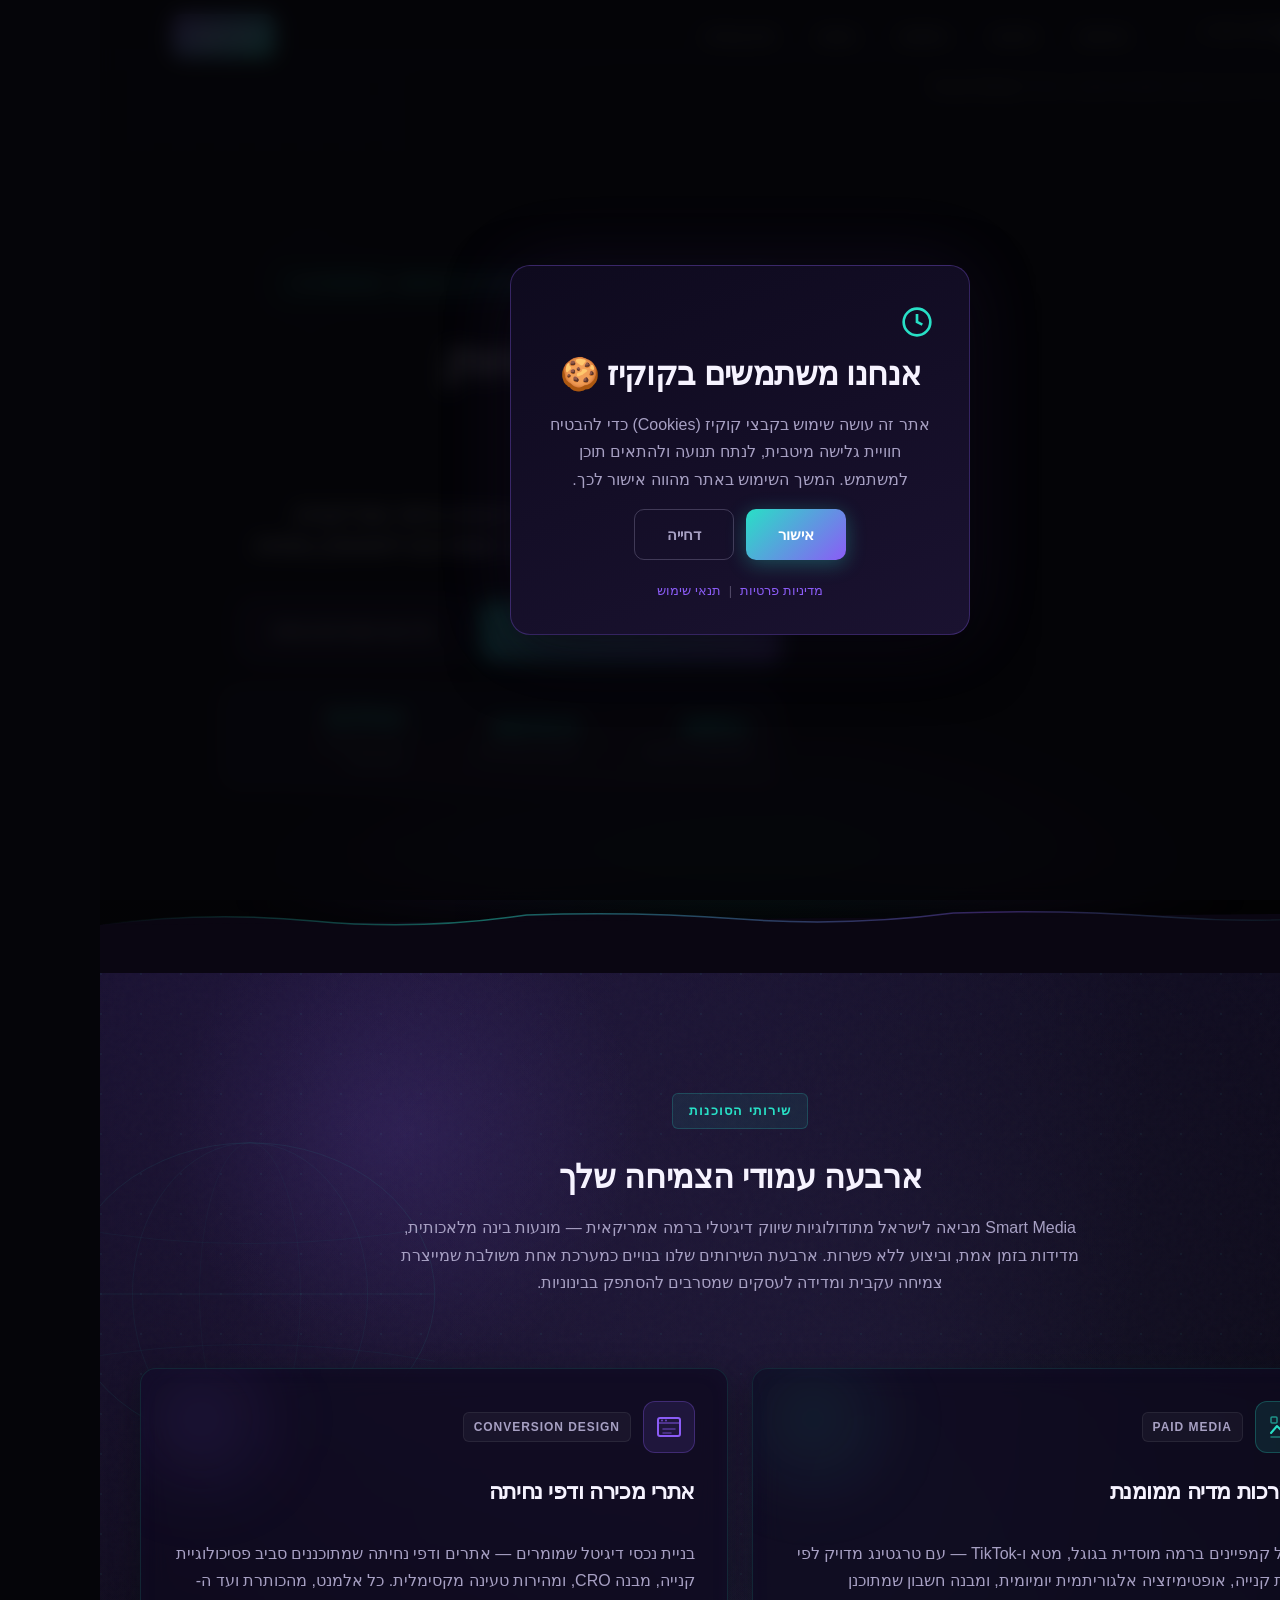
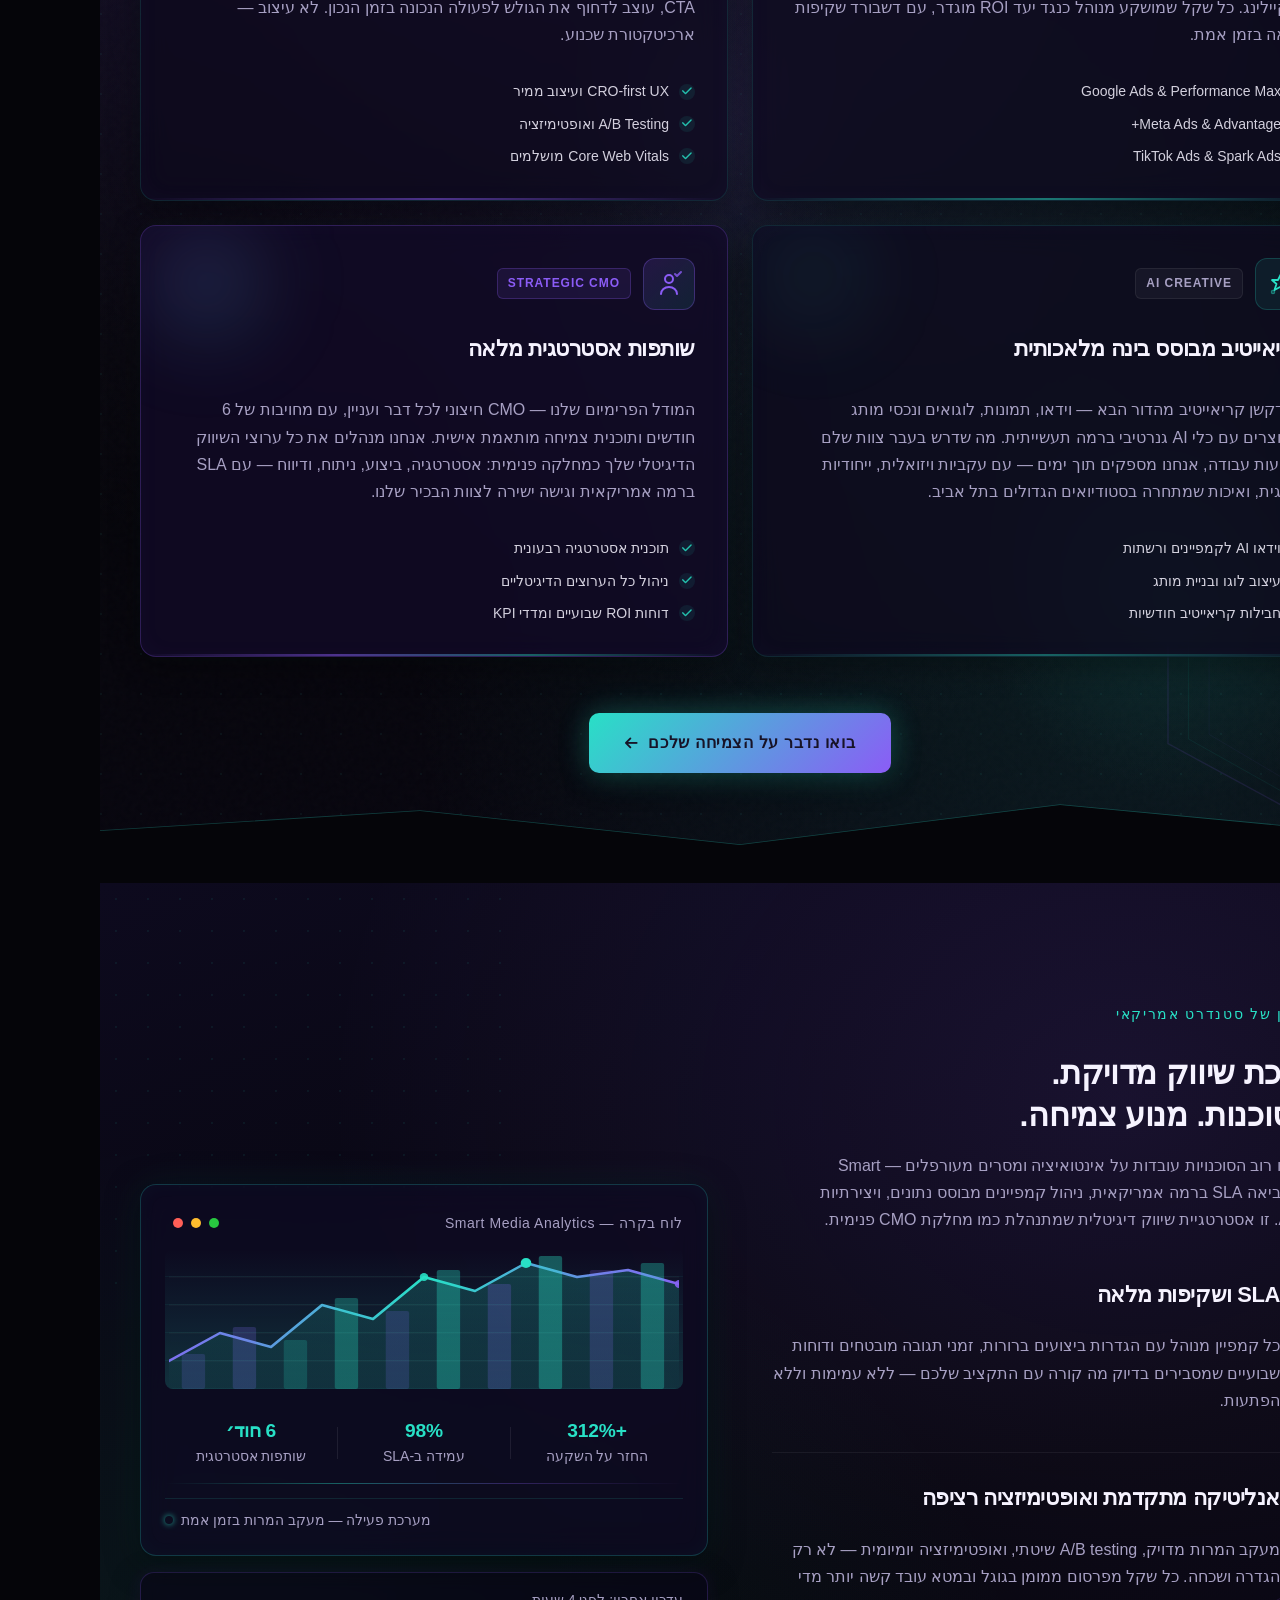
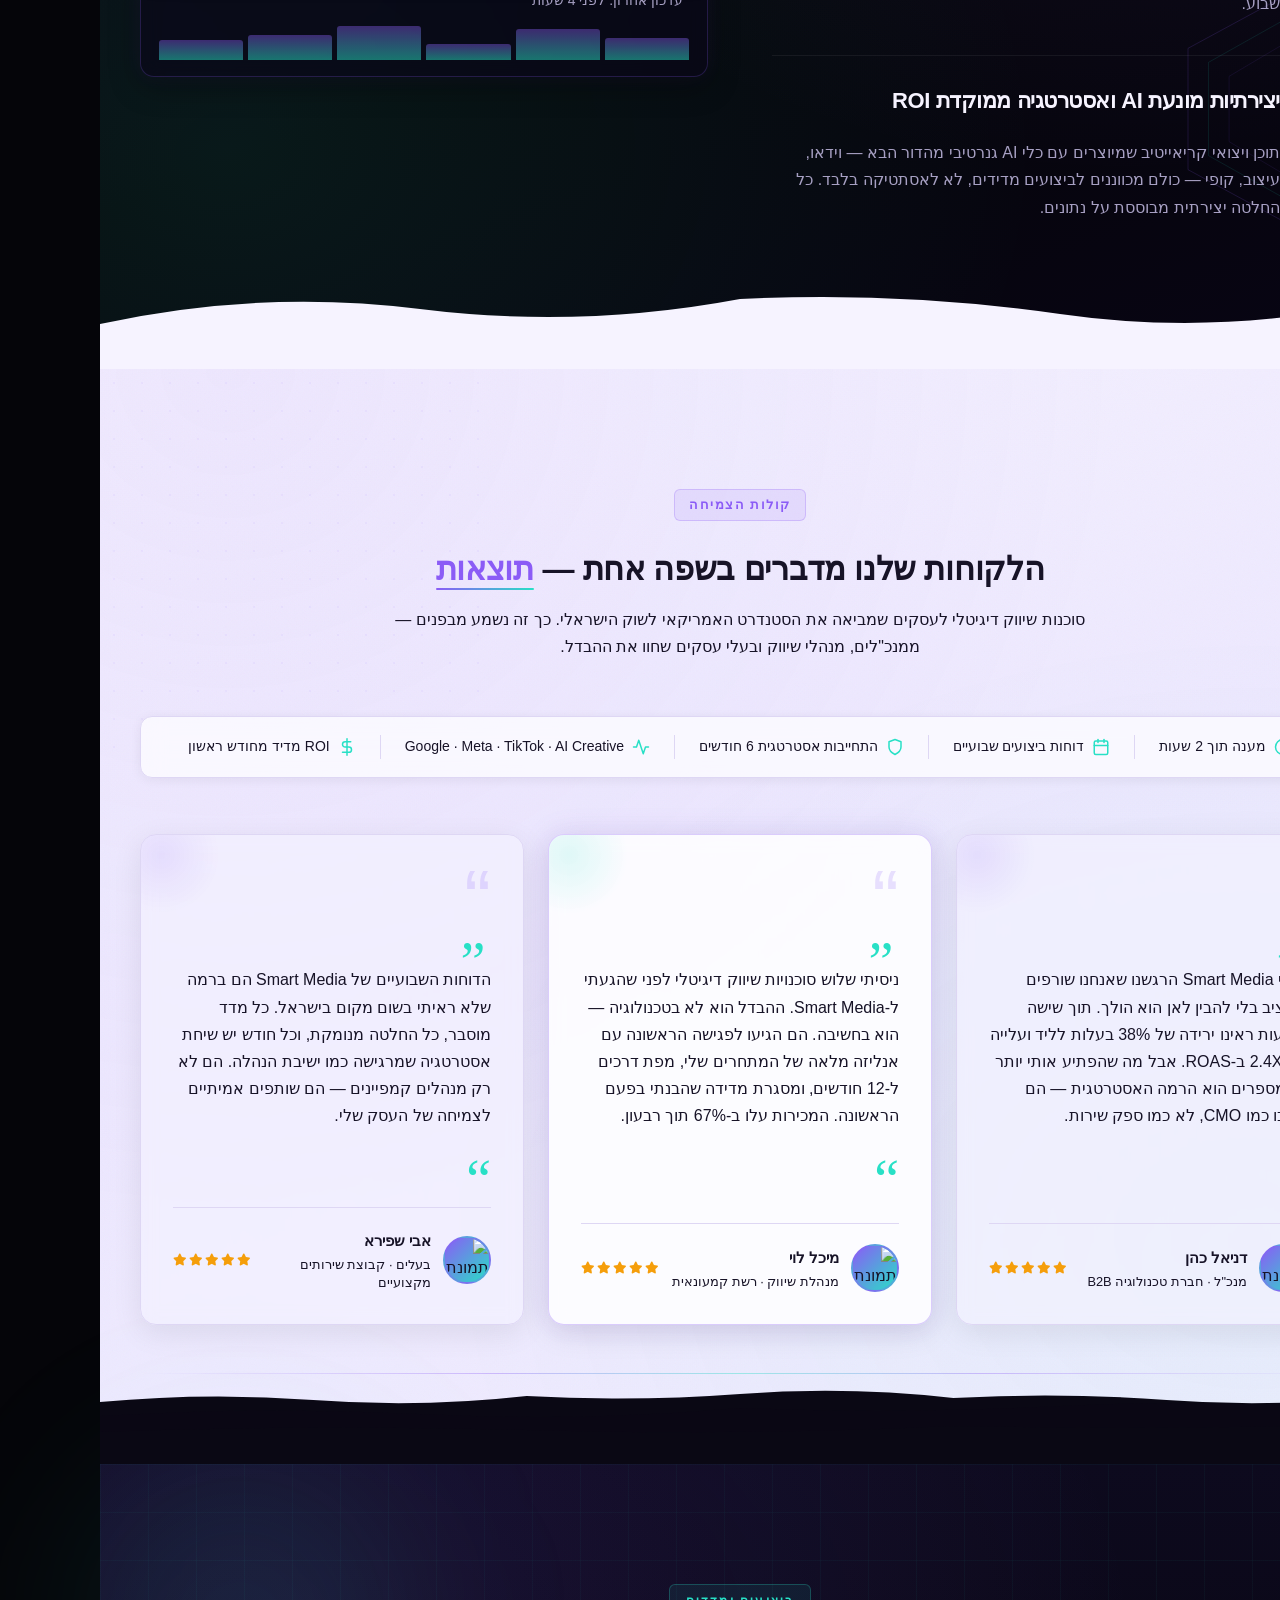
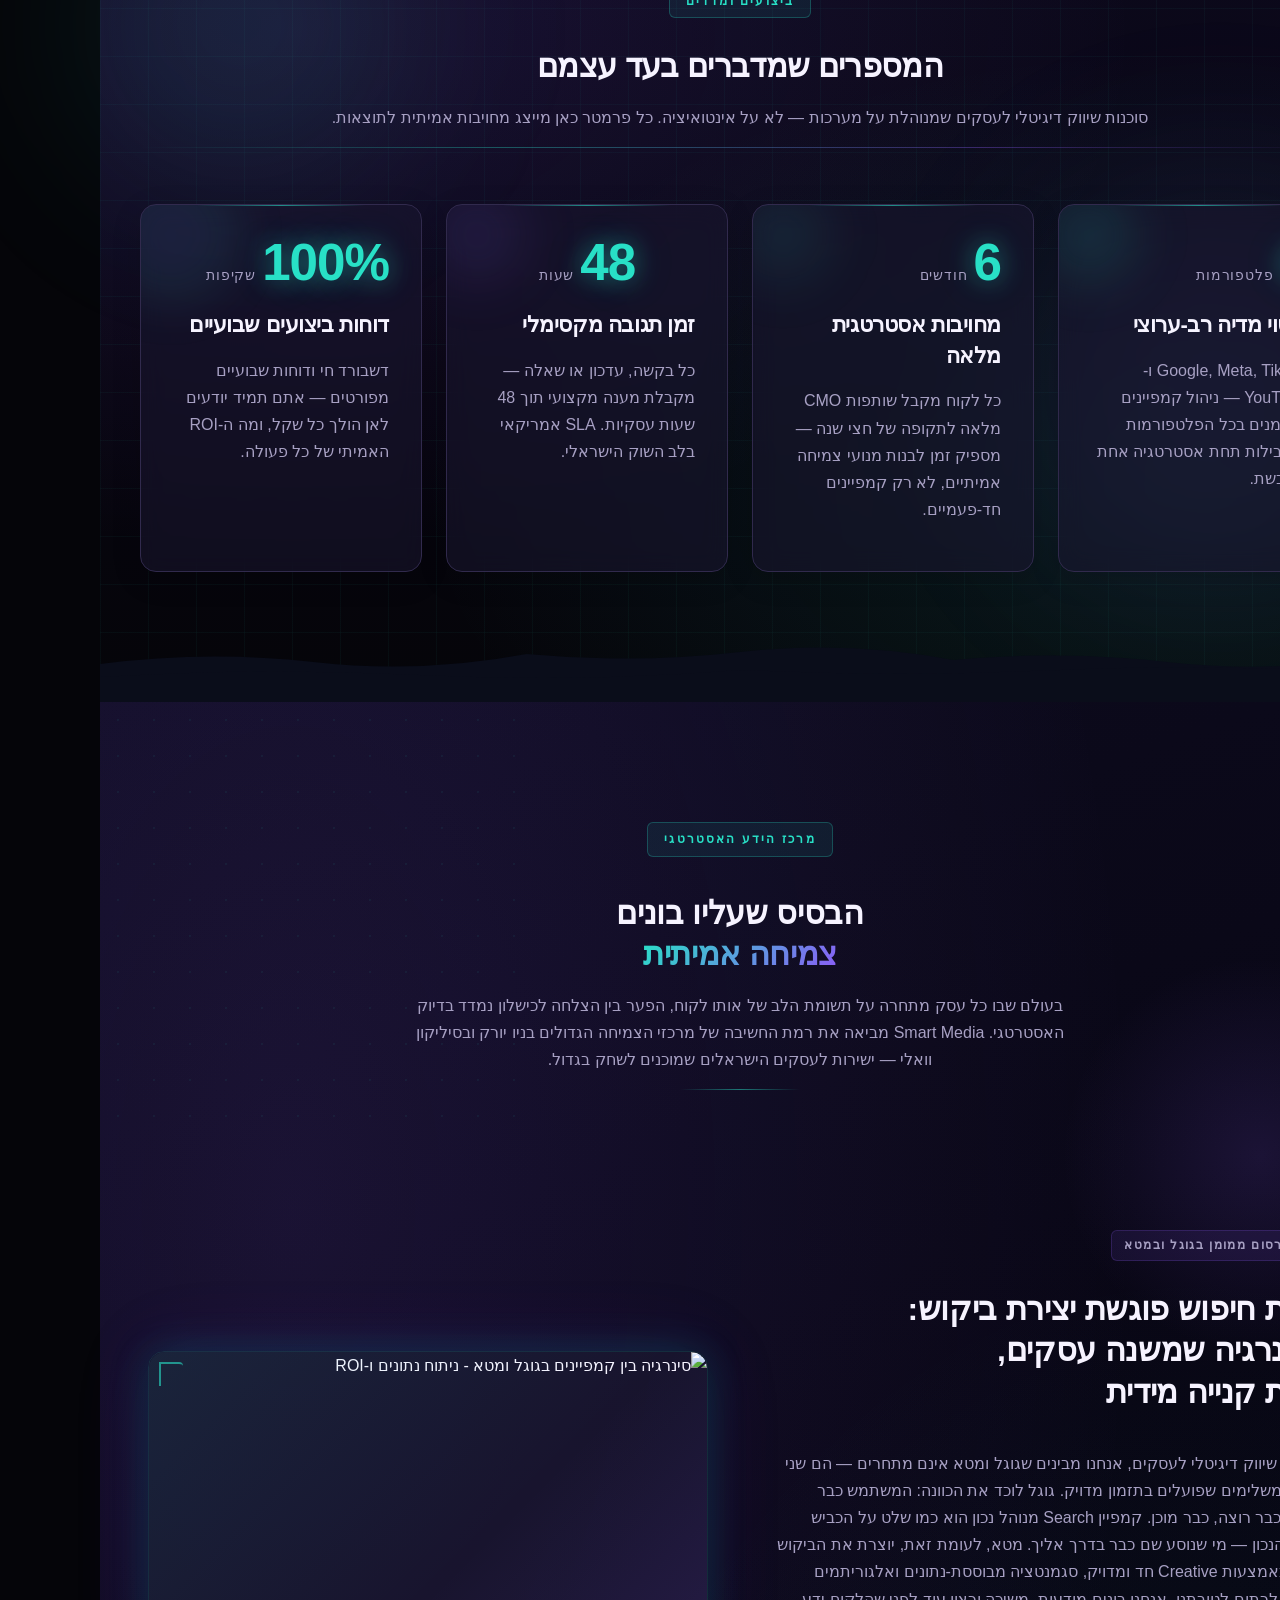
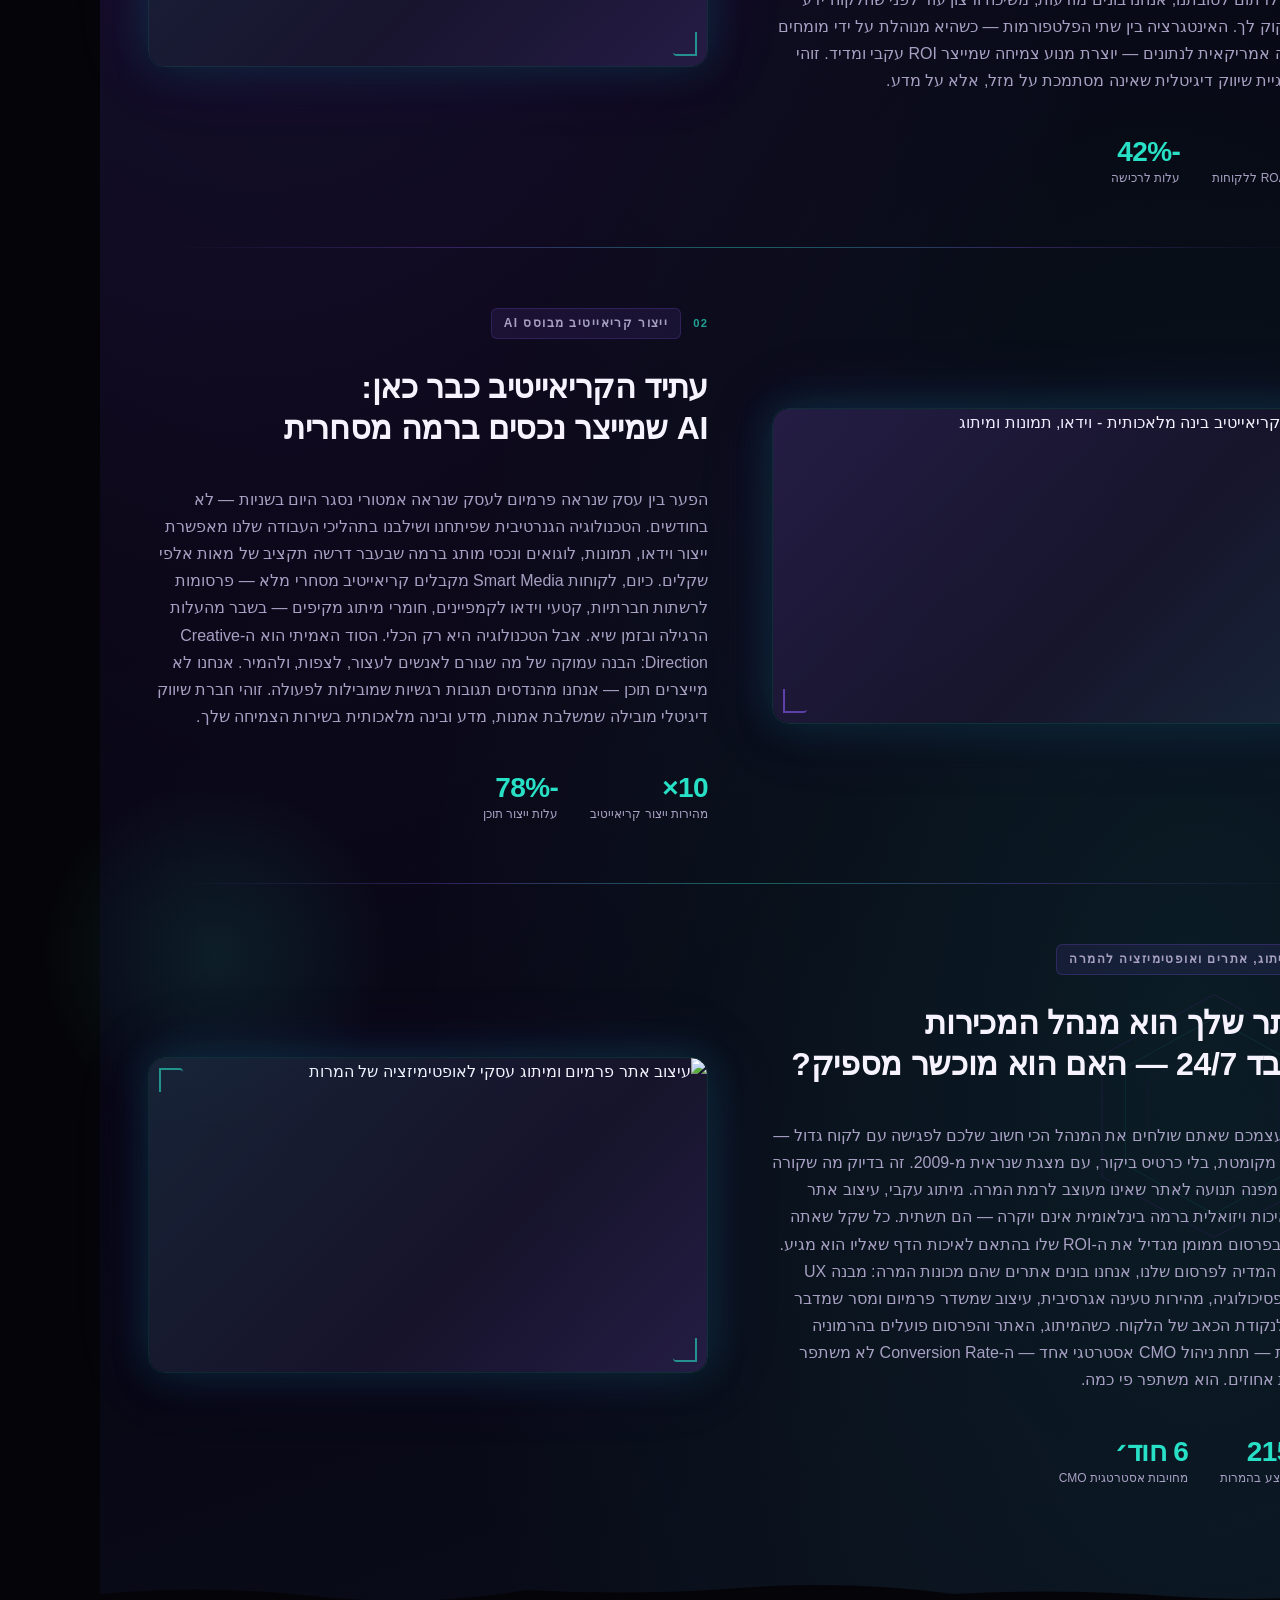
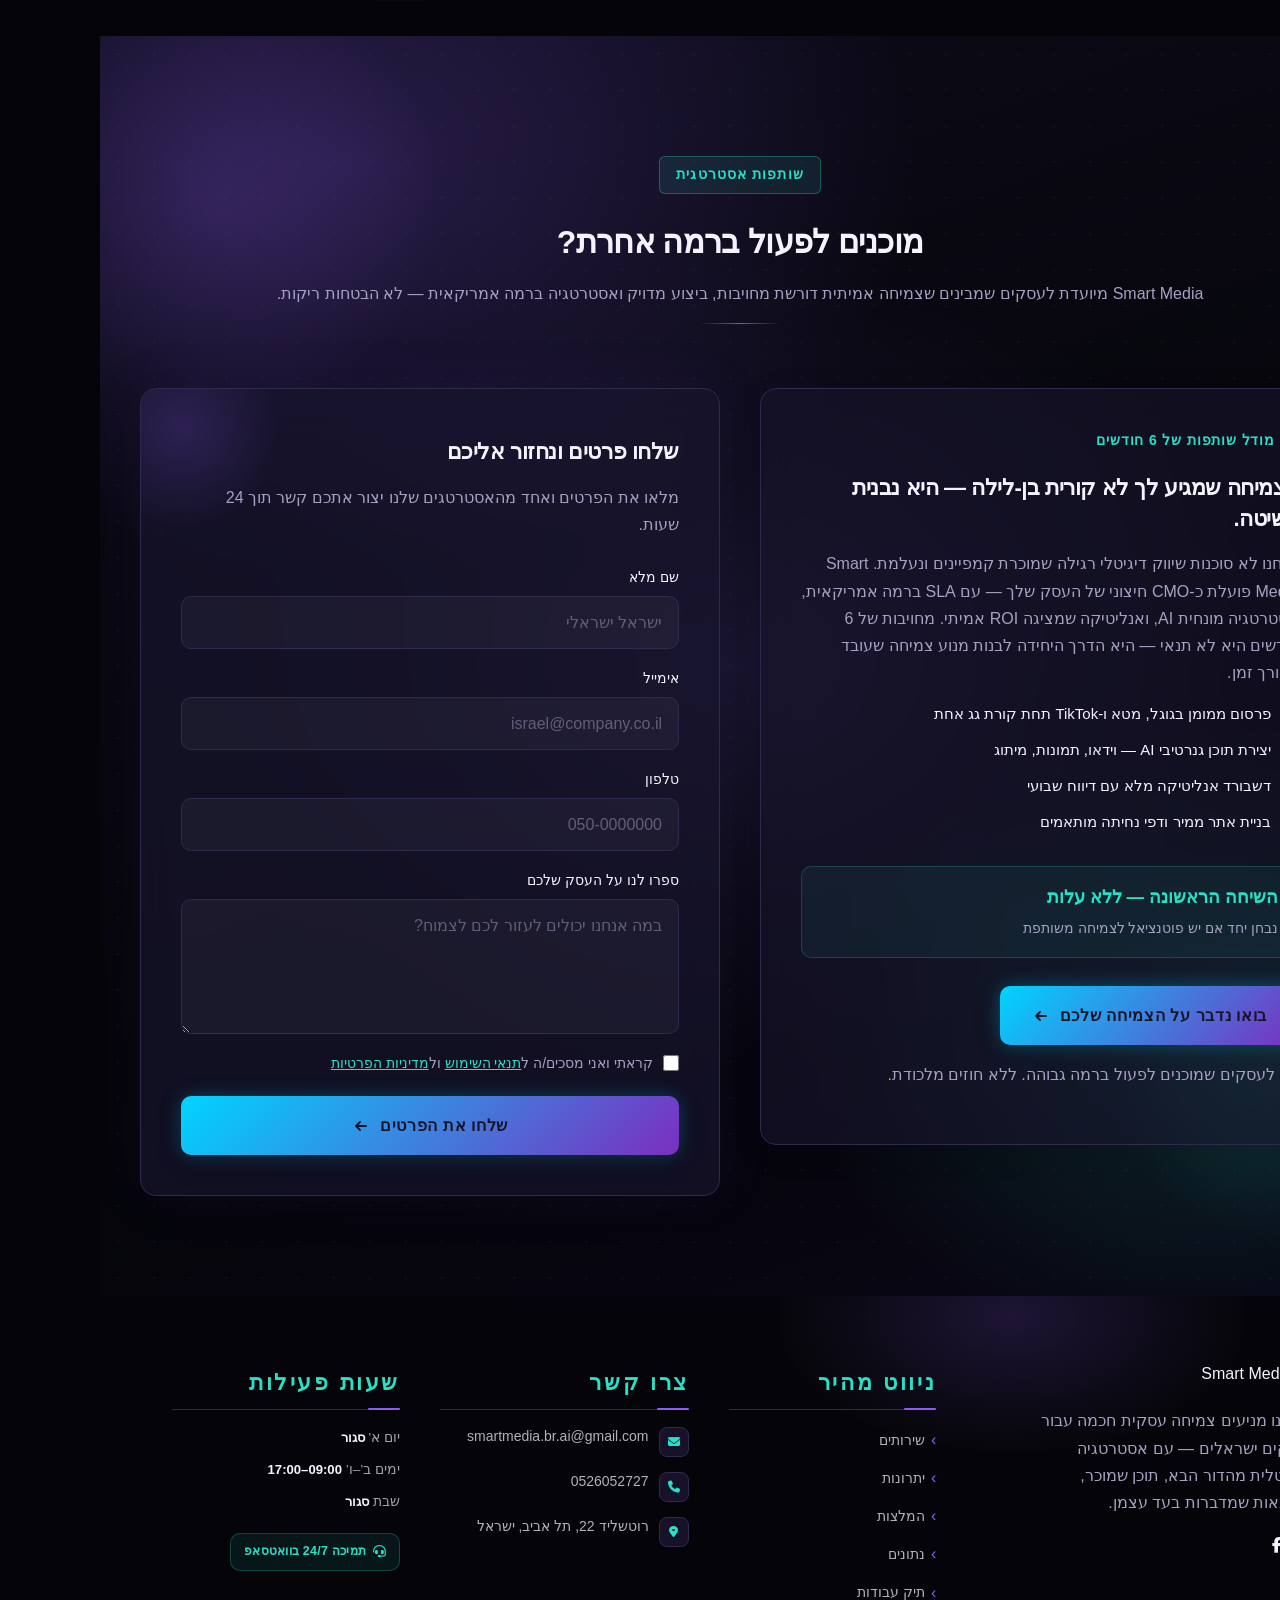
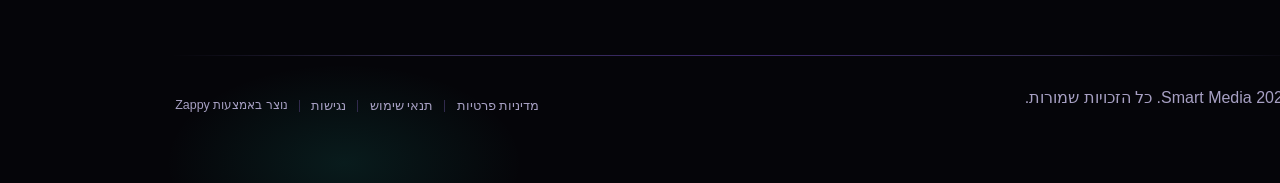
==== commit 980d0687: "Background sync: Progressive GitHub Sync" ====
--- a/index.html
+++ b/index.html
@@ -228,35 +228,7 @@
     <meta name="twitter:card" content="summary_large_image">
     <meta name="twitter:title" content="סוכנות שיווק דיגיטלי לעסקים — Smart Media">
     <meta name="twitter:description" content="Smart Media is an ultra-premium Israeli digital marketing agency positioning itself as a futuristic, American-standard powerhouse in a local market dominated by">
-    <meta property="og:type" content="website">
-  <meta property="og:locale" content="he_IL">
-  
-  
-  
-  
-  
-  <link rel="stylesheet" href="https://cdnjs.cloudflare.com/ajax/libs/font-awesome/6.4.0/css/all.min.css">
-  <style>
-    .skip-link { position: absolute; top: 0; left: 0; transform: translateY(-200%); padding: 12px 18px; background: var(--bg-dark, #1a1a1a); color: var(--text-light, #fff); font-weight: 600; border-radius: 0 0 8px 0; z-index: 10000; }
-    .skip-link:focus { transform: none; outline: 2px solid var(--ring, #fff); outline-offset: 2px; }
-    :focus-visible { outline: 2px solid var(--ring, currentColor); outline-offset: 3px; }
-  </style>
-
-
-  
-    <!-- Favicons -->
-    <link rel="icon" type="image/x-icon" href="/assets/favicon.ico">
-    <link rel="icon" type="image/png" sizes="16x16" href="/assets/favicon-16x16.png">
-    <link rel="icon" type="image/png" sizes="32x32" href="/assets/favicon-32x32.png">
-    <link rel="icon" type="image/png" sizes="48x48" href="/assets/favicon-48x48.png">
-    <link rel="icon" type="image/png" sizes="192x192" href="/assets/favicon-192x192.png">
-    <link rel="icon" type="image/png" sizes="512x512" href="/assets/favicon-512x512.png">
-    <link rel="apple-touch-icon" href="/assets/apple-touch-icon.png">
-    <!-- Cookie Consent -->
-    <link rel="stylesheet" href="https://cdn.jsdelivr.net/npm/vanilla-cookieconsent@3/dist/cookieconsent.css">
-    <script src="https://cdn.jsdelivr.net/npm/vanilla-cookieconsent@3/dist/cookieconsent.umd.js"></script>
-    <!-- Mickidum Accessibility Toolbar -->
-    <script src="https://cdn.jsdelivr.net/gh/mickidum/acc_toolbar/acctoolbar/acctoolbar.min.js"></script>
+    
     <link rel="stylesheet" href="/styles.css">
     <script>window.ZAPPY_WEBSITE_ID = "78db152f-b08c-4a18-948a-13cacb2d54d6"; window.ZAPPY_API_BASE = "https://api.zappy5.com";</script>
 
@@ -348,6 +320,44 @@
     </style>
 </head>
 <body>
+<meta charset="UTF-8">
+  <meta name="viewport" content="width=device-width, initial-scale=1.0">
+  <title>סוכנות שיווק דיגיטלי לעסקים — Smart Media</title>
+  <meta name="description" content="Smart Media is an ultra-premium Israeli digital marketing agency positioning itself as a futuristic, American-standard powerhouse in a local market dominated by">
+  <meta name="keywords" content="סוכנות שיווק דיגיטלי לעסקים, משרד פרסום ממומן, חברת שיווק דיגיטלי מובילה, אסטרטגיית שיווק דיגיטלית, סוכנות מדיה לפרסום">
+  <meta name="robots" content="index, follow">
+  
+  <meta property="og:title" content="סוכנות שיווק דיגיטלי לעסקים — Smart Media">
+  <meta property="og:description" content="Smart Media is an ultra-premium Israeli digital marketing agency positioning itself as a futuristic, American-standard powerhouse in a local market dominated by">
+  <meta property="og:type" content="website">
+  <meta property="og:locale" content="he_IL">
+  
+  <meta name="twitter:card" content="summary_large_image">
+  <meta name="twitter:title" content="סוכנות שיווק דיגיטלי לעסקים — Smart Media">
+  <meta name="twitter:description" content="Smart Media is an ultra-premium Israeli digital marketing agency positioning itself as a futuristic, American-standard powerhouse in a local market dominated by">
+  <link rel="stylesheet" href="/styles.css">
+  <link rel="stylesheet" href="https://cdnjs.cloudflare.com/ajax/libs/font-awesome/6.4.0/css/all.min.css">
+  <style>
+    .skip-link { position: absolute; top: 0; left: 0; transform: translateY(-200%); padding: 12px 18px; background: var(--bg-dark, #1a1a1a); color: var(--text-light, #fff); font-weight: 600; border-radius: 0 0 8px 0; z-index: 10000; }
+    .skip-link:focus { transform: none; outline: 2px solid var(--ring, #fff); outline-offset: 2px; }
+    :focus-visible { outline: 2px solid var(--ring, currentColor); outline-offset: 3px; }
+  </style>
+
+
+  
+    <!-- Favicons -->
+    <link rel="icon" type="image/x-icon" href="/assets/favicon.ico">
+    <link rel="icon" type="image/png" sizes="16x16" href="/assets/favicon-16x16.png">
+    <link rel="icon" type="image/png" sizes="32x32" href="/assets/favicon-32x32.png">
+    <link rel="icon" type="image/png" sizes="48x48" href="/assets/favicon-48x48.png">
+    <link rel="icon" type="image/png" sizes="192x192" href="/assets/favicon-192x192.png">
+    <link rel="icon" type="image/png" sizes="512x512" href="/assets/favicon-512x512.png">
+    <link rel="apple-touch-icon" href="/assets/apple-touch-icon.png">
+    <!-- Cookie Consent -->
+    <link rel="stylesheet" href="https://cdn.jsdelivr.net/npm/vanilla-cookieconsent@3/dist/cookieconsent.css">
+    <script src="https://cdn.jsdelivr.net/npm/vanilla-cookieconsent@3/dist/cookieconsent.umd.js"></script>
+    <!-- Mickidum Accessibility Toolbar -->
+    <script src="https://cdn.jsdelivr.net/gh/mickidum/acc_toolbar/acctoolbar/acctoolbar.min.js"></script>
 <a class="skip-link" href="#main">דלג לתוכן הראשי</a>
   <nav class="navbar" dir="rtl" style="background-color: transparent !important; box-shadow: none;">
   <button class="mobile-toggle" id="mobileToggle" aria-label="Menu" data-element-type="button" data-element-id="btn-1780343721971-raqnuqzyl" data-native-element="true" aria-expanded="false" aria-controls="navMenu">
@@ -1830,7 +1840,7 @@
           <img src="/assets/smart-media-digital-marketing-logo.webp" alt="Smart Media" class="logo">
         </a>
         <p class="footer-tagline">אנחנו מניעים צמיחה עסקית חכמה עבור עסקים ישראלים — עם אסטרטגיה דיגיטלית מהדור הבא, תוכן שמוכר, ותוצאות שמדברות בעד עצמן.</p>
-        <div class="footer-social"><a href="https://tiktok.com/@smart.media536" target="_blank" rel="noopener noreferrer" aria-label="TikTok"><i class="fab fa-tiktok"></i></a></div>
+        <div class="footer-social"><a href="https://tiktok.com/@smart.media536" target="_blank" rel="noopener noreferrer" aria-label="TikTok"><i class="fab fa-tiktok"></i></a><a href="https://facebook.com/people/Smart-media/61591511200035/?mibextid=wwXIfr&rdid=lgBi3N5Uun021BOZ&share_url=https%3A%2F%2Fwww.facebook.com%2Fshare%2F1Cr5JSzwqV%2F%3Fmibextid%3DwwXIfr" target="_blank" rel="noopener noreferrer" aria-label="Facebook"><i class="fab fa-facebook-f"></i></a></div>
       </div>
 
       <!-- Column 2: Quick Links -->
@@ -1899,7 +1909,9 @@
     <i class="fab fa-whatsapp" aria-hidden="true"></i>
   </a>
   
-  <style>
+  <script src="/script.js"></script>
+
+<style>
 #acctoolbar-btn,
 #mic-access-tool-general-button,
 .mic-access-tool-general-button {
